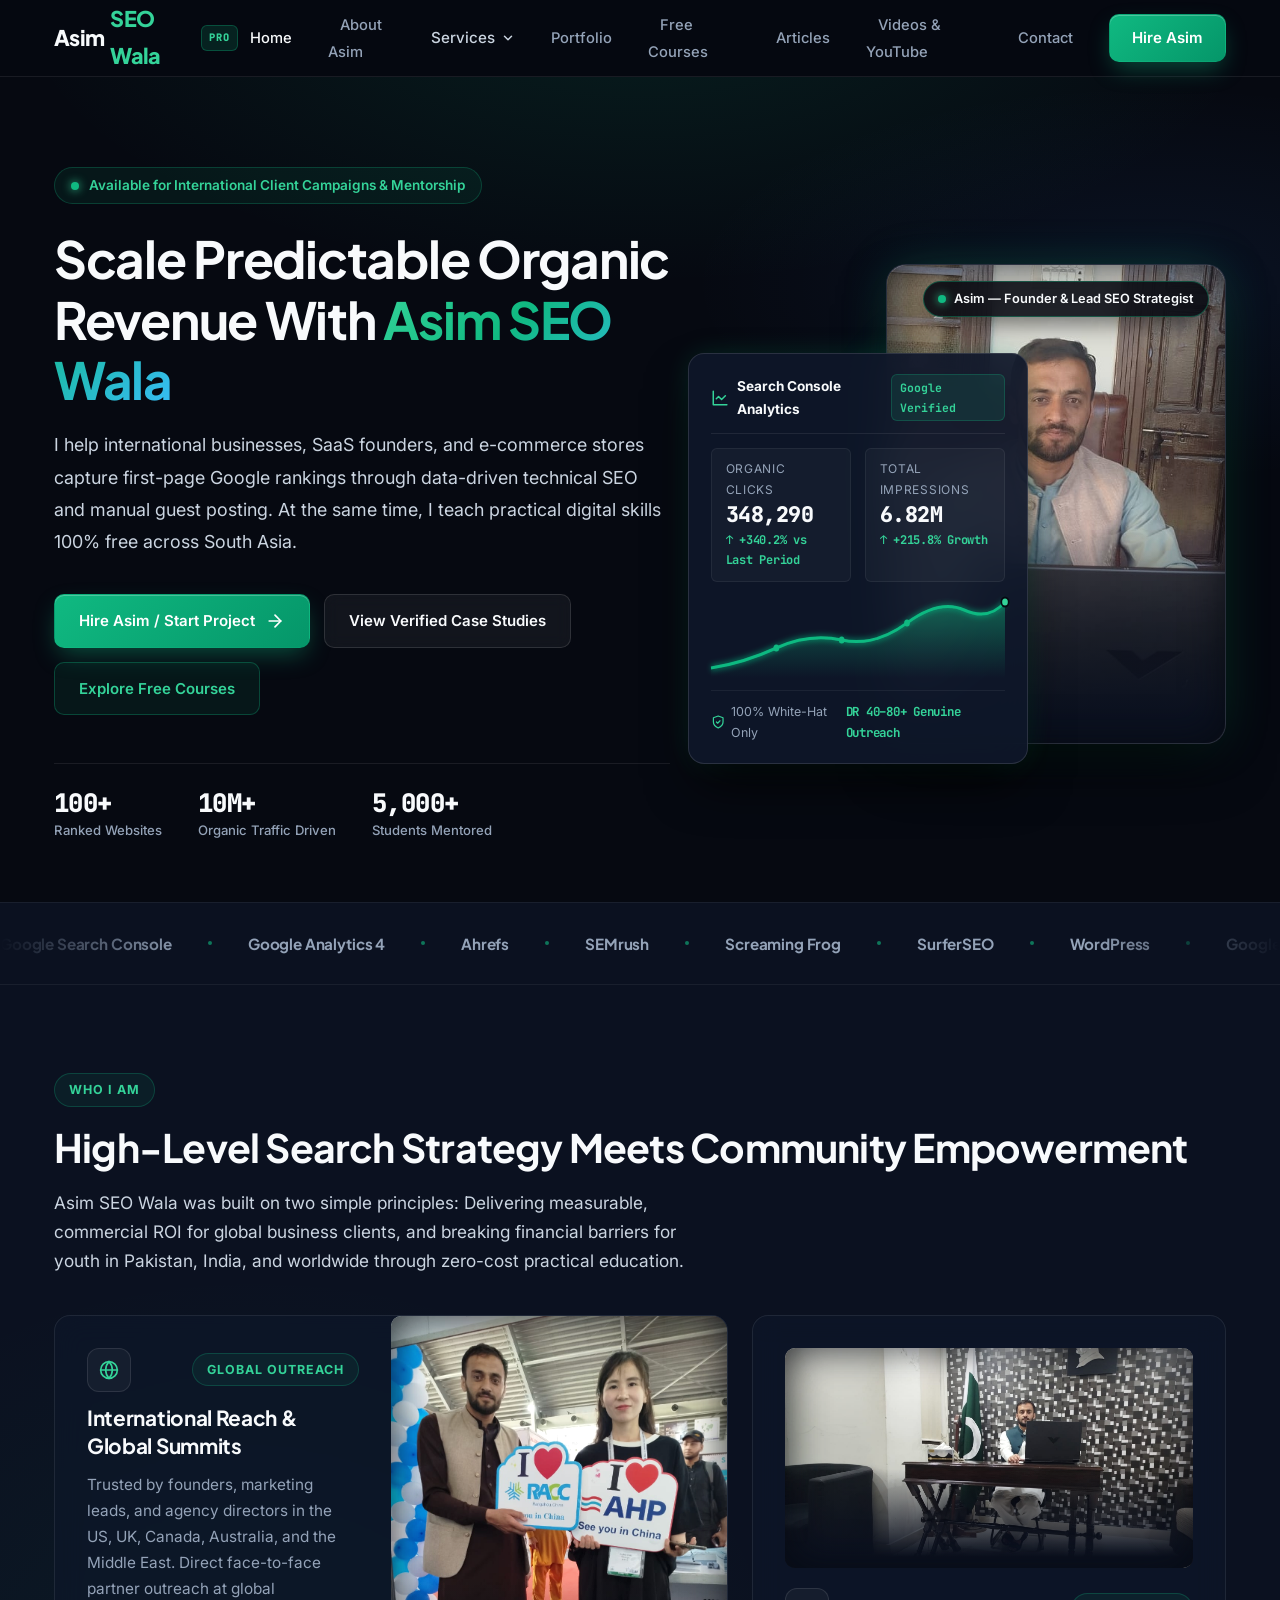
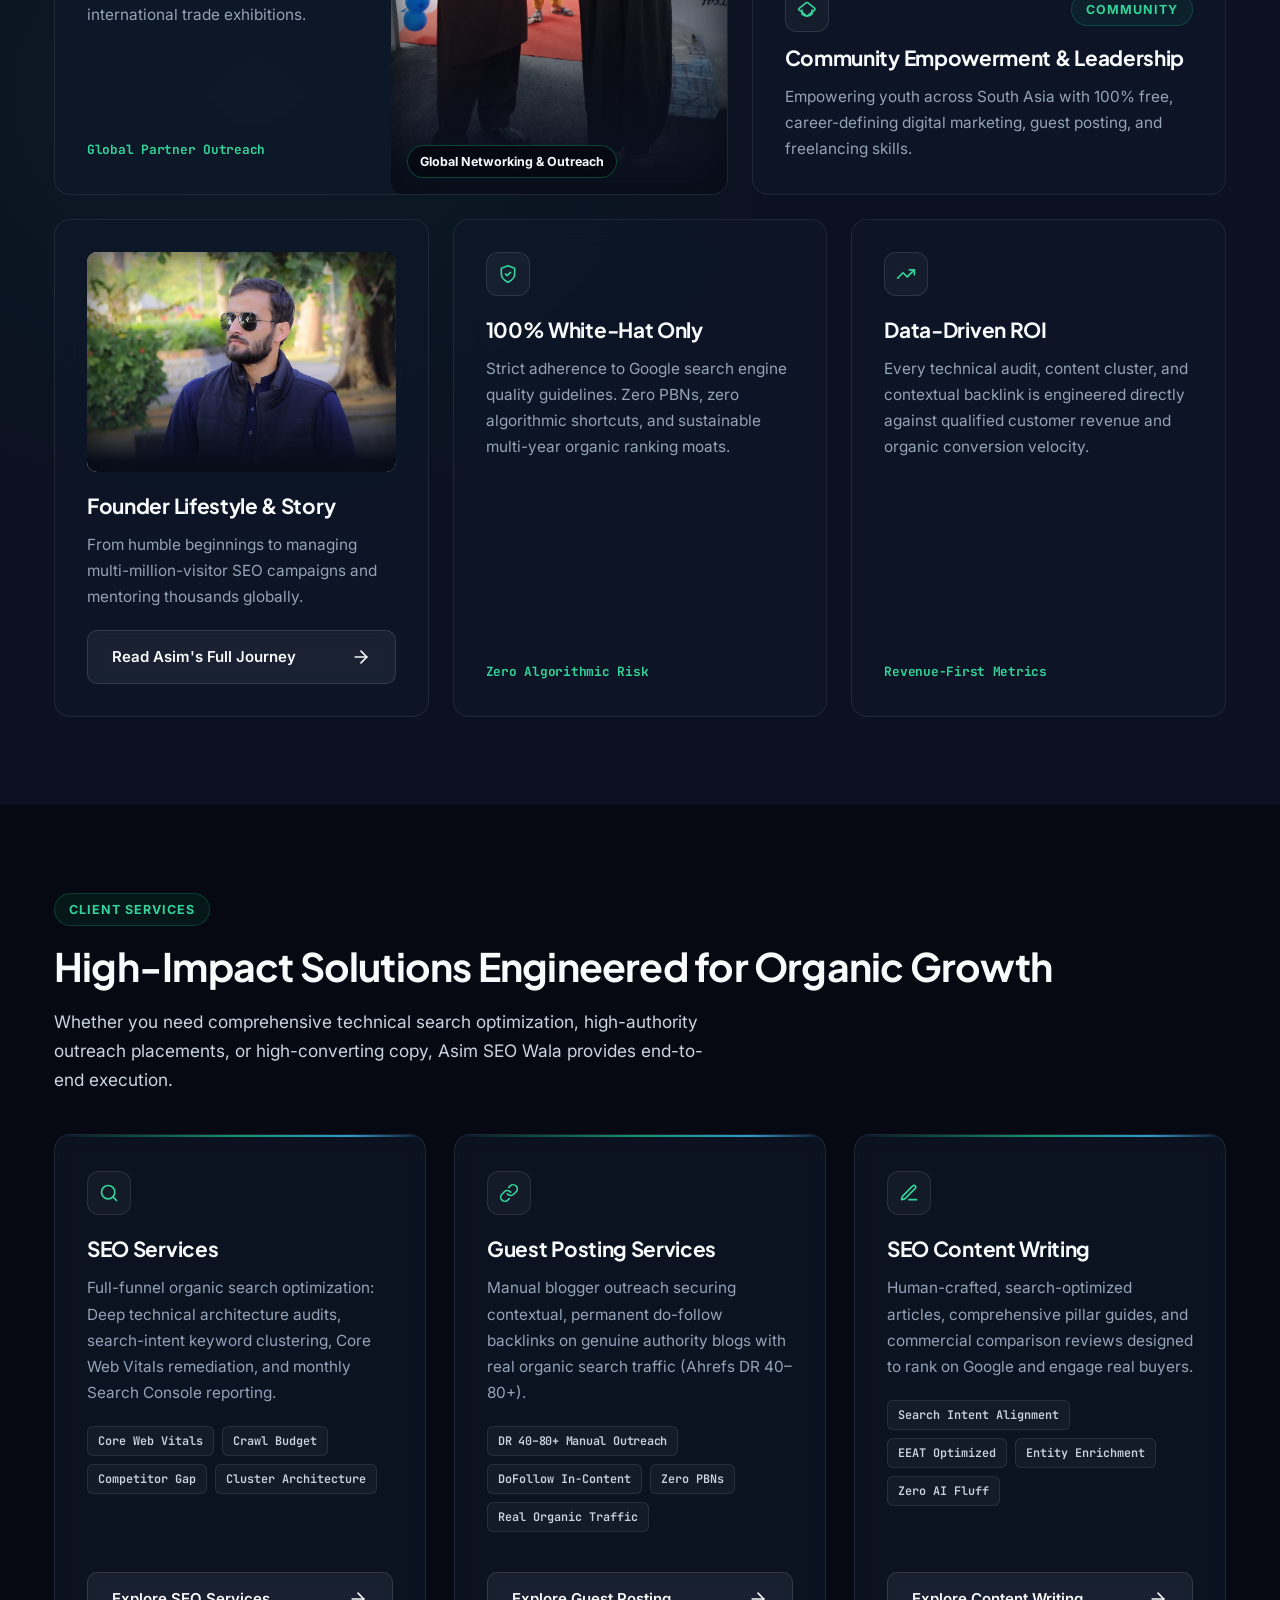
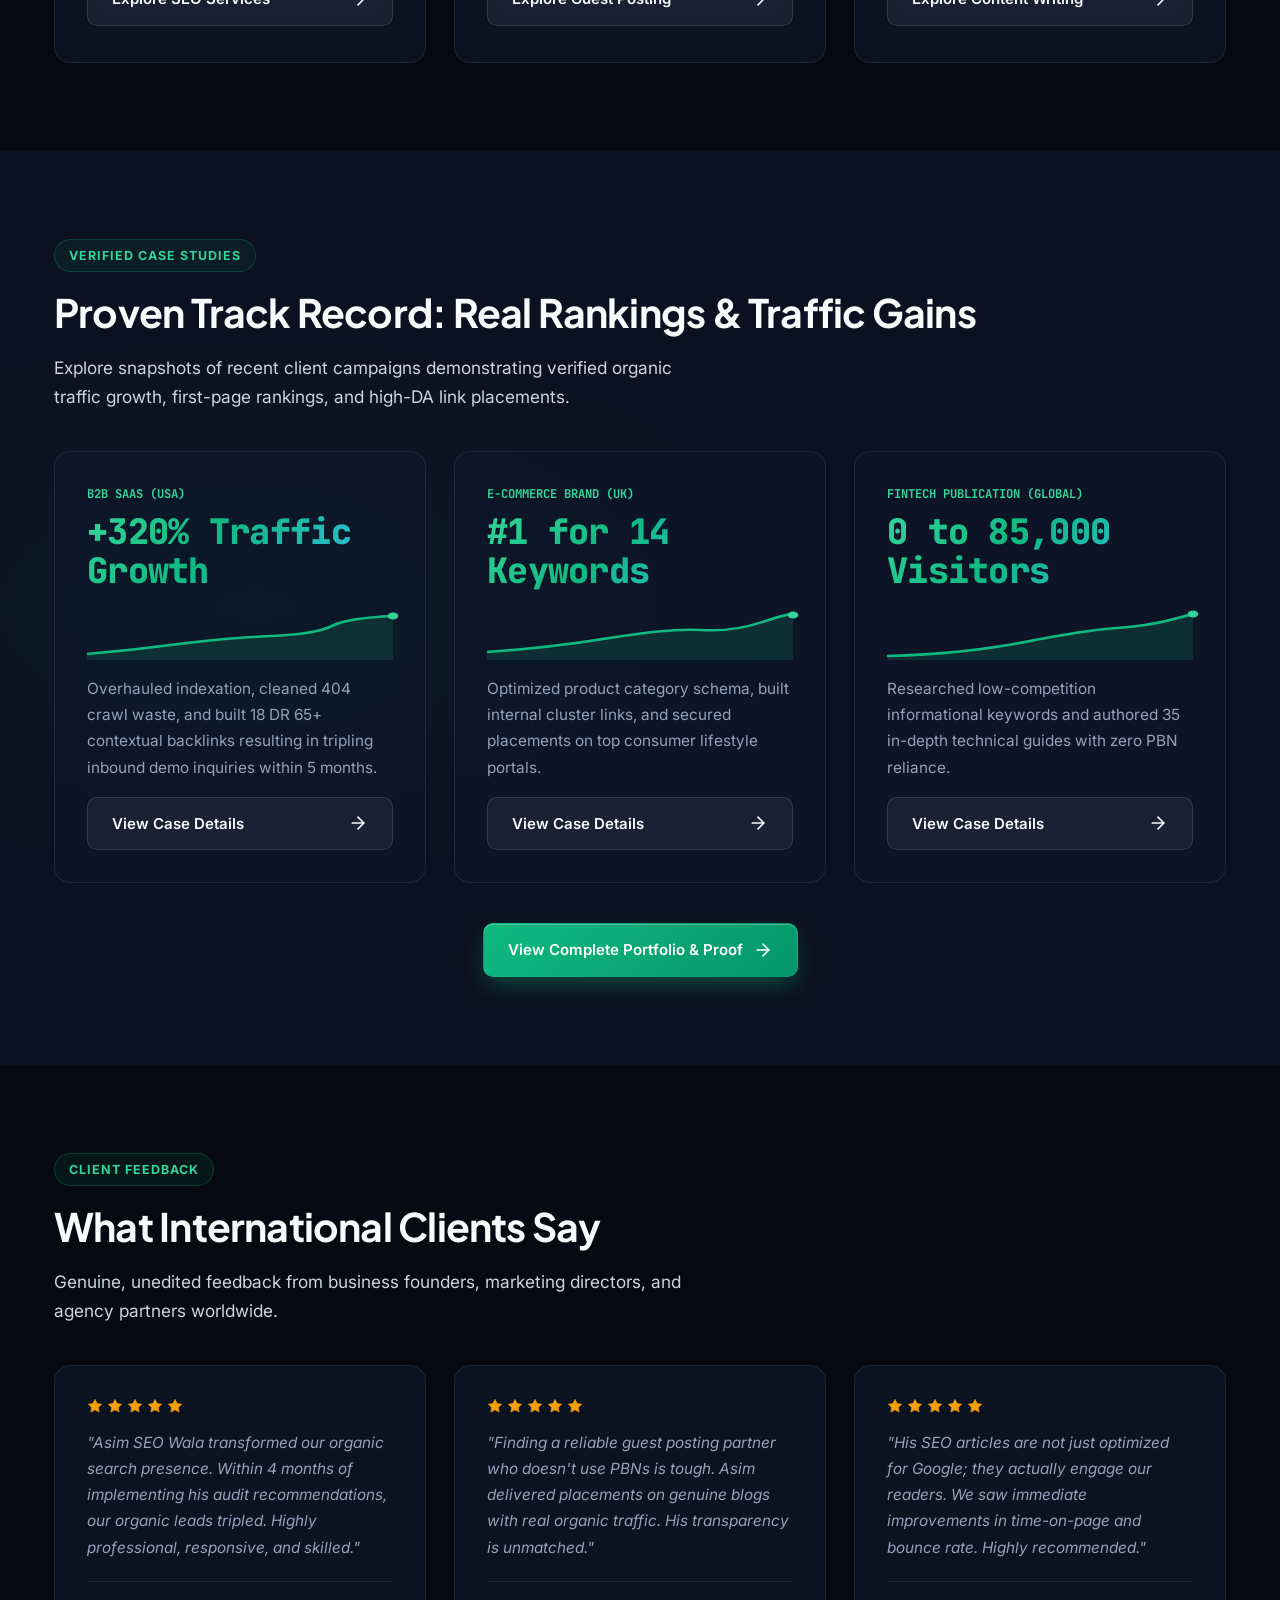
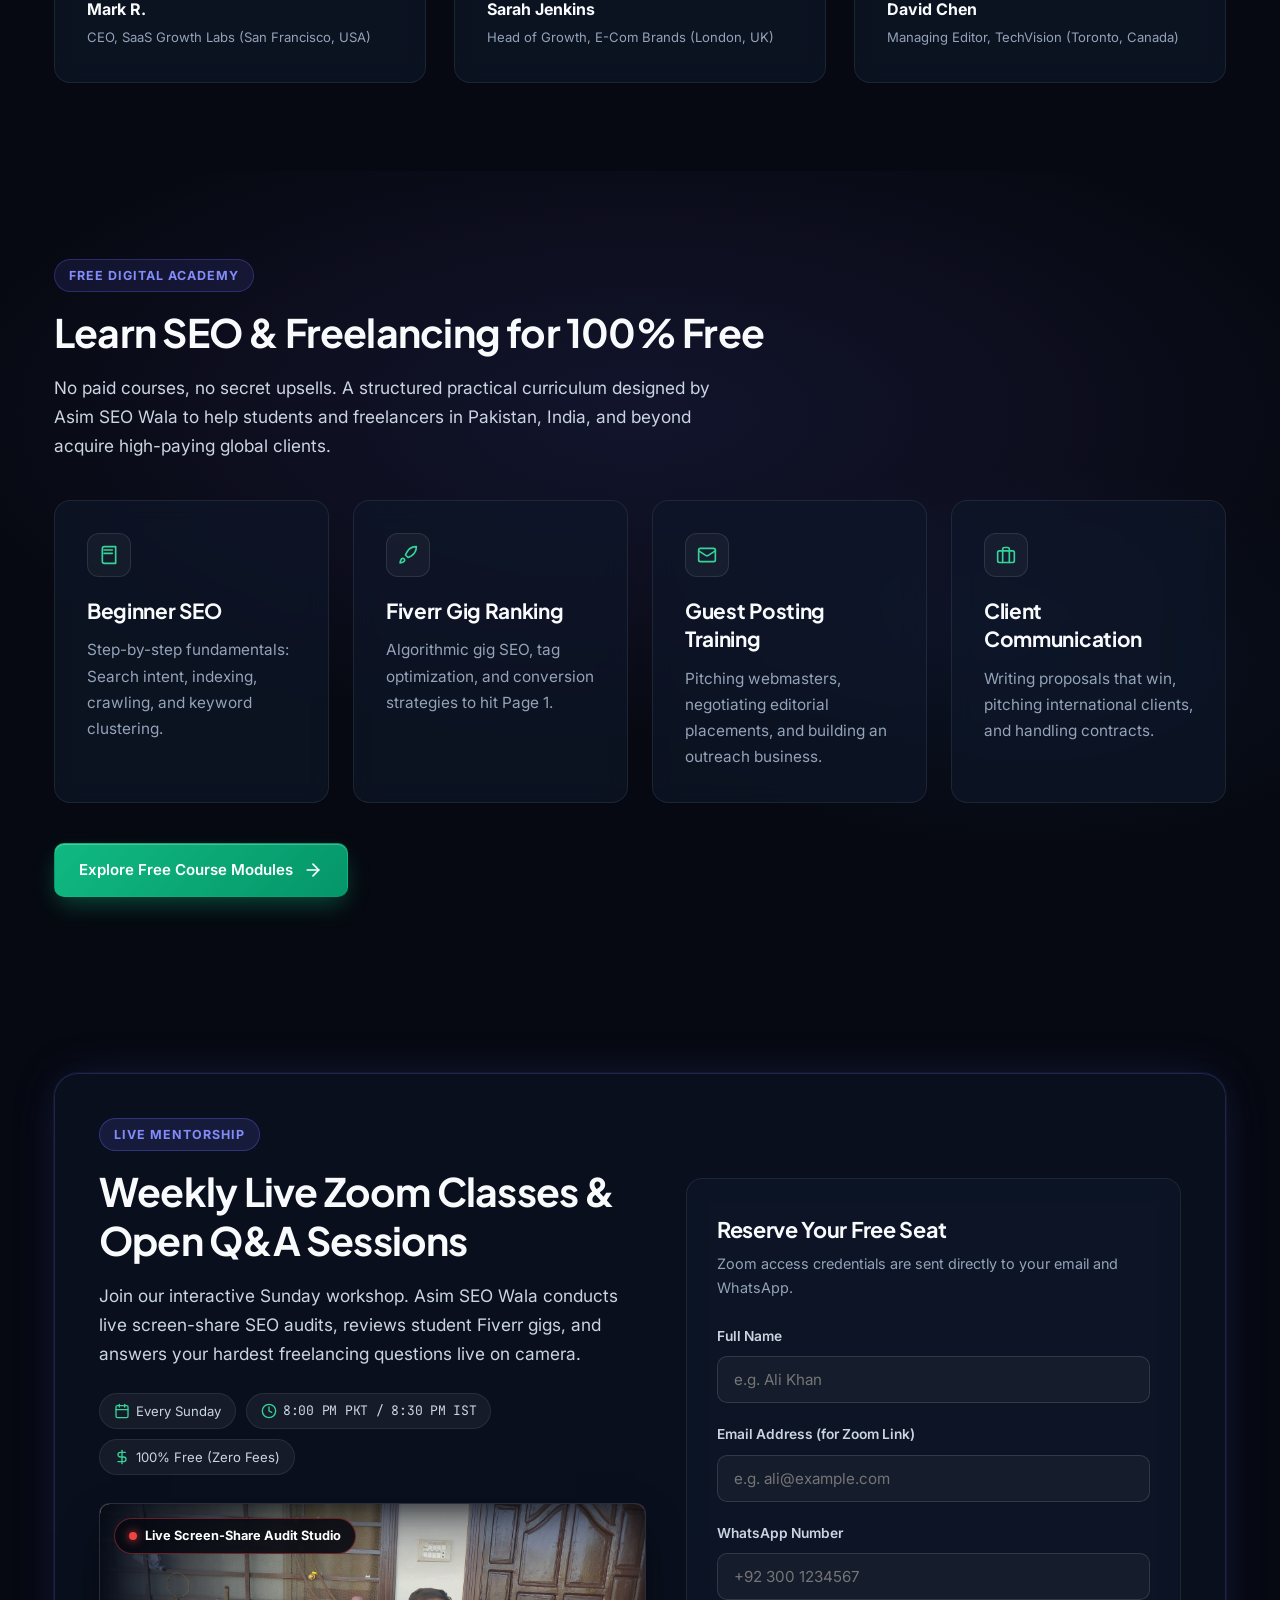
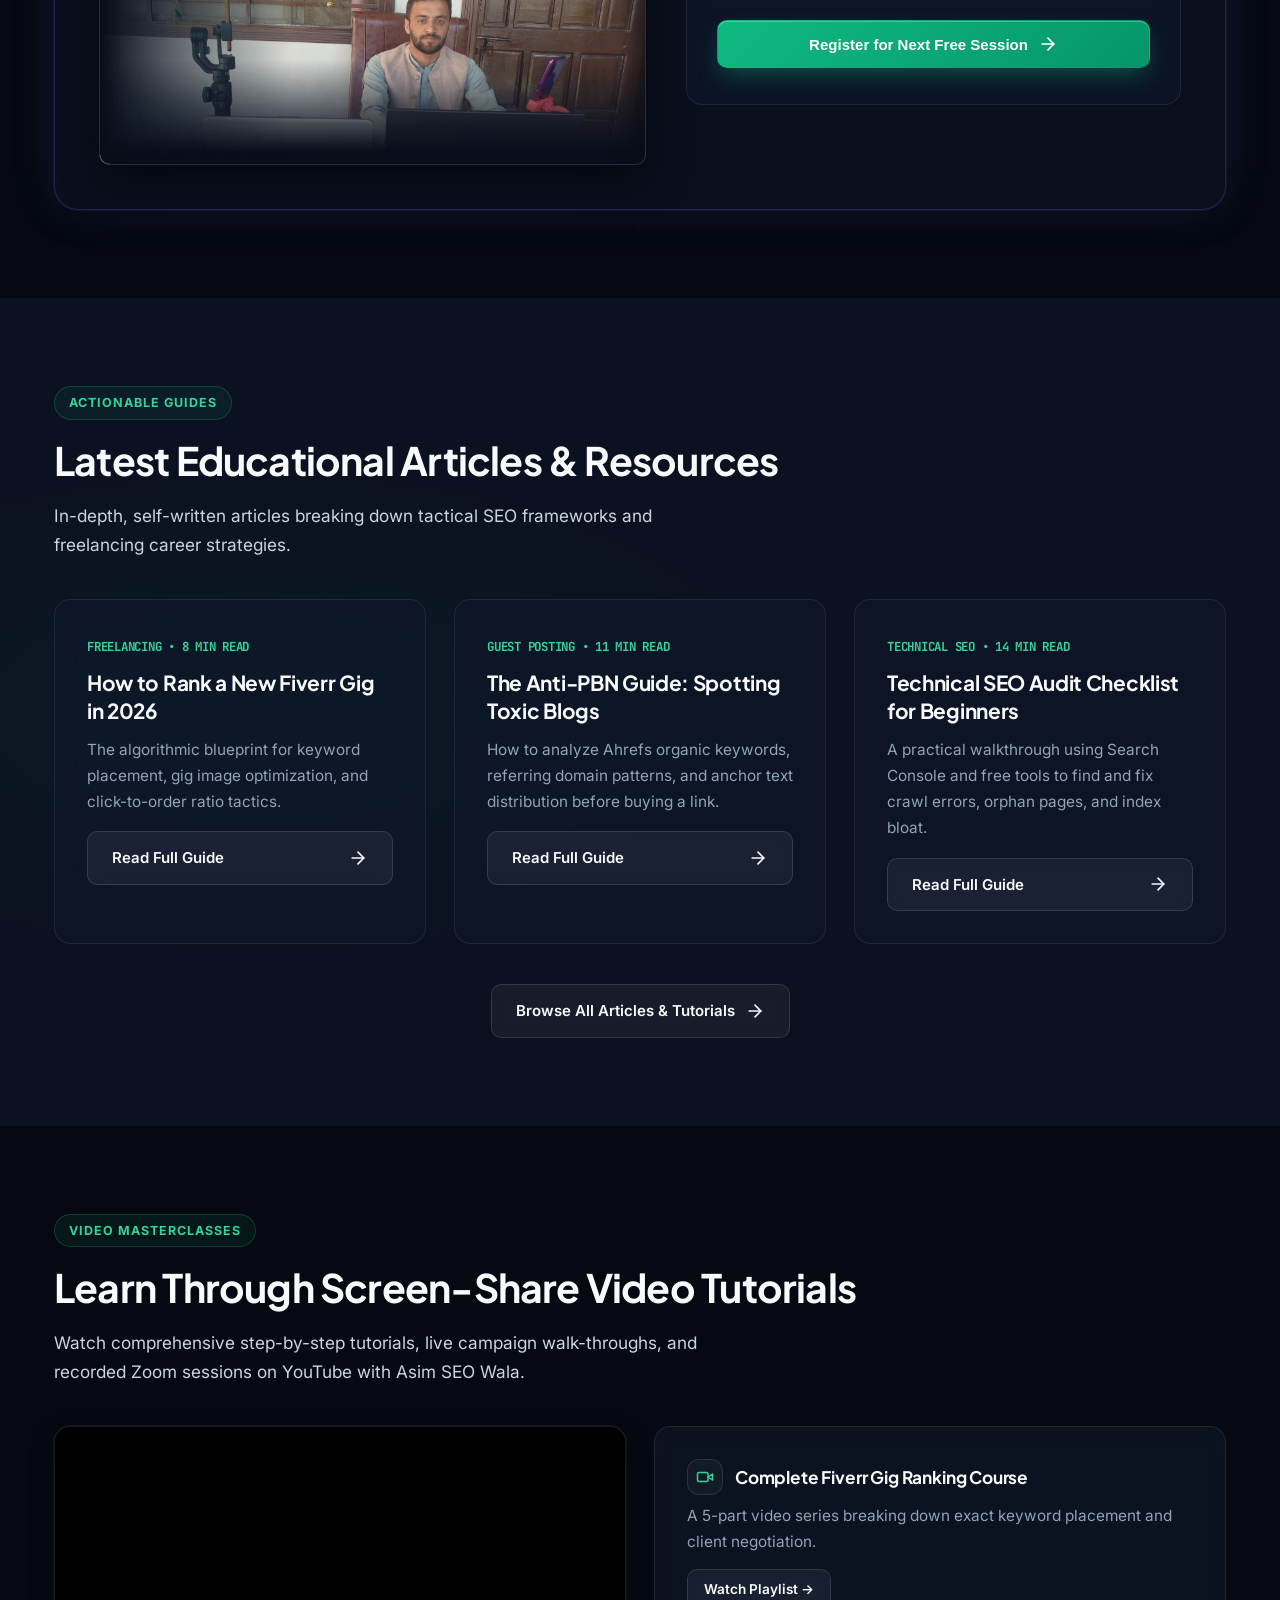
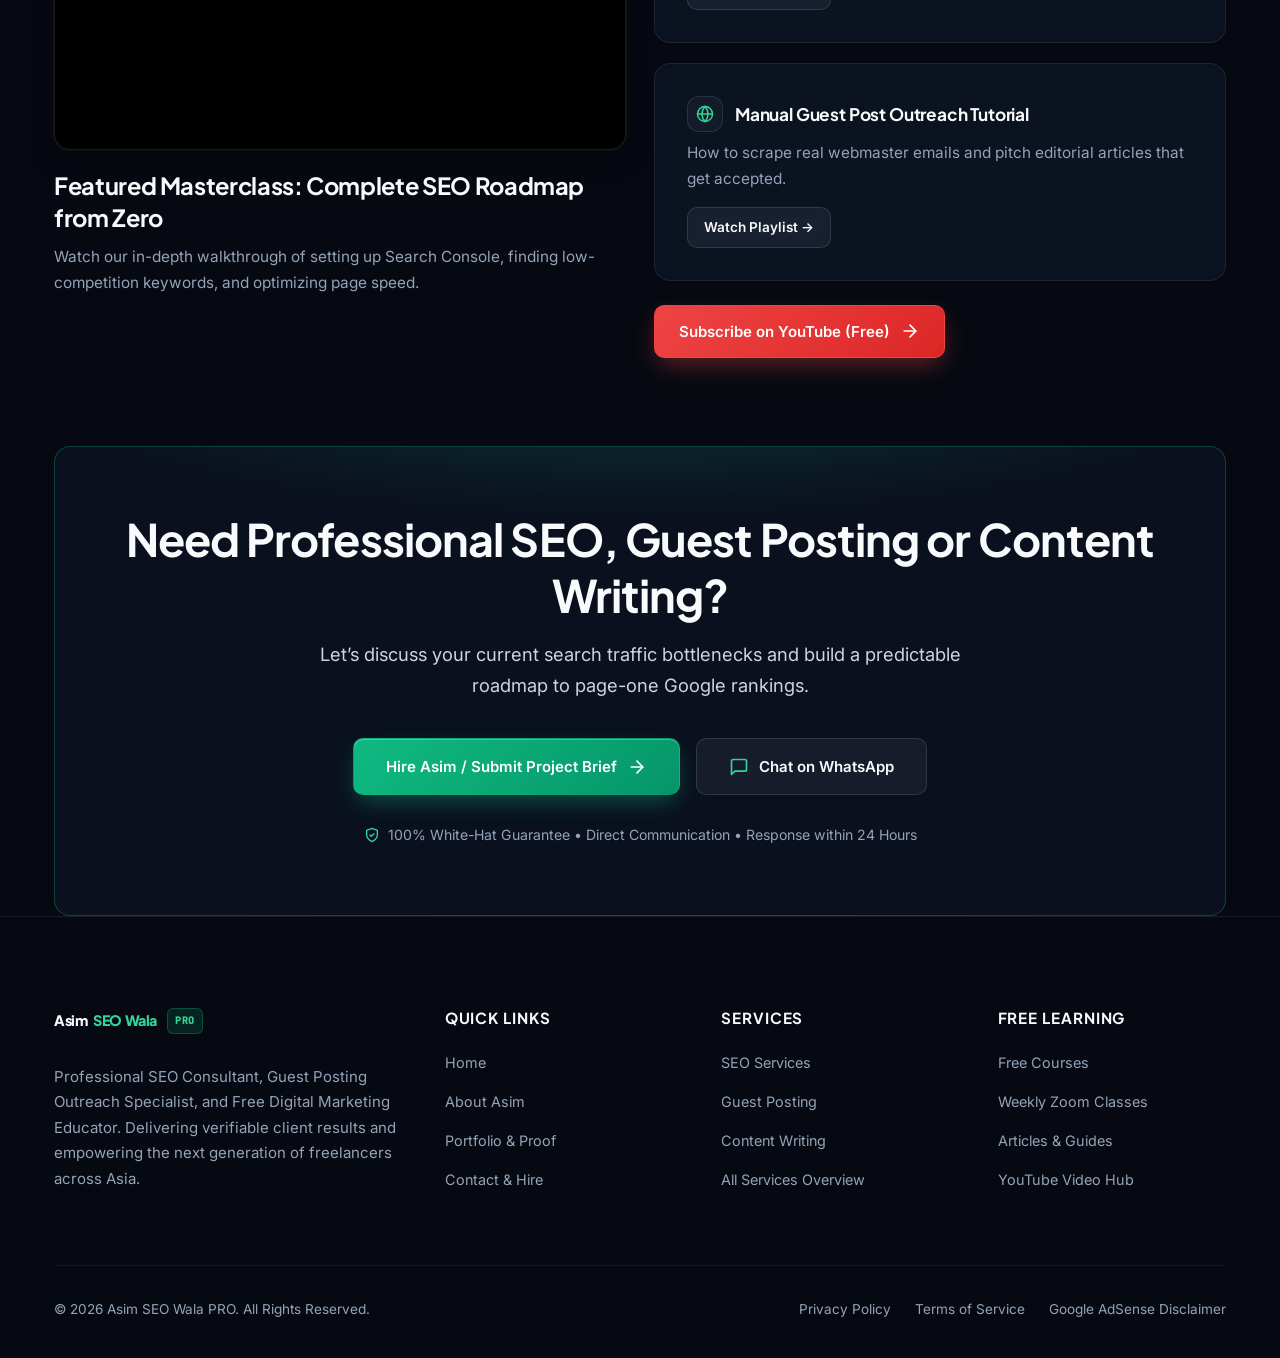
==== index.html @ 2cd2d01c "fix(nav): add interactive click-to-open services dropdown across all pages with animated chevron & m" ====
<!DOCTYPE html>
<html lang="en">
<head>
  <meta charset="UTF-8">
  <meta name="viewport" content="width=device-width, initial-scale=1.0">
  <title>Asim SEO Wala PRO | International SEO Consultant, Outreach Specialist & Educator</title>
  <meta name="description" content="Scale predictable organic revenue with Asim SEO Wala. High-authority guest posting, technical SEO consulting, and 100% free digital marketing training across Asia.">
  <link rel="preconnect" href="https://fonts.googleapis.com">
  <link rel="preconnect" href="https://fonts.gstatic.com" crossorigin>
  <link href="https://fonts.googleapis.com/css2?family=Inter:wght@400;500;600;700&family=JetBrains+Mono:wght@500;600;700;800&family=Plus+Jakarta+Sans:wght@500;600;700;800&display=swap" rel="stylesheet">
  <link rel="stylesheet" href="assets/css/styles.css">
</head>
<body>

  <!-- ==========================================================================
       SECTION 01: Header & Sticky Blurred Glass Navigation
       ========================================================================== -->
  <header class="site-header">
    <div class="container nav-container">
      <a href="index.html" class="site-logo">
        <span class="logo-brand">Asim</span> <span class="logo-tag">SEO Wala</span><span class="logo-badge">PRO</span>
      </a>

      <button class="mobile-toggle" aria-label="Toggle navigation">
        <svg class="icon" viewBox="0 0 24 24"><line x1="4" x2="20" y1="12" y2="12"/><line x1="4" x2="20" y1="6" y2="6"/><line x1="4" x2="20" y1="18" y2="18"/></svg>
      </button>

      <ul class="nav-menu">
        <li class="nav-item"><a href="index.html" class="nav-link active">Home</a></li>
        <li class="nav-item"><a href="about.html" class="nav-link">About Asim</a></li>
        <li class="nav-item has-dropdown">
          <button type="button" class="nav-link dropdown-toggle" aria-expanded="false">
            <span>Services</span>
            <svg class="icon dropdown-chevron" viewBox="0 0 24 24"><polyline points="6 9 12 15 18 9"/></svg>
          </button>
          <ul class="dropdown-menu">
            <li class="dropdown-item">
              <a href="services-seo.html">
                <span style="display: flex; align-items: center; gap: 8px;">
                  <svg class="icon" viewBox="0 0 24 24" style="color: var(--c-emerald-400); width: 16px; height: 16px;"><circle cx="11" cy="11" r="8"/><path d="m21 21-4.3-4.3"/></svg>
                  SEO Services
                </span>
                <svg class="icon" viewBox="0 0 24 24" style="width: 14px; height: 14px; opacity: 0.5;"><path d="M5 12h14"/><path d="m12 5 7 7-7 7"/></svg>
              </a>
            </li>
            <li class="dropdown-item">
              <a href="services-guest-posting.html">
                <span style="display: flex; align-items: center; gap: 8px;">
                  <svg class="icon" viewBox="0 0 24 24" style="color: var(--c-emerald-400); width: 16px; height: 16px;"><path d="M10 13a5 5 0 0 0 7.54.54l3-3a5 5 0 0 0-7.07-7.07l-1.72 1.71"/><path d="M14 11a5 5 0 0 0-7.54-.54l-3 3a5 5 0 0 0 7.07 7.07l1.71-1.71"/></svg>
                  Guest Posting
                </span>
                <svg class="icon" viewBox="0 0 24 24" style="width: 14px; height: 14px; opacity: 0.5;"><path d="M5 12h14"/><path d="m12 5 7 7-7 7"/></svg>
              </a>
            </li>
            <li class="dropdown-item">
              <a href="services-content-writing.html">
                <span style="display: flex; align-items: center; gap: 8px;">
                  <svg class="icon" viewBox="0 0 24 24" style="color: var(--c-emerald-400); width: 16px; height: 16px;"><path d="M12 20h9"/><path d="M16.5 3.5a2.121 2.121 0 0 1 3 3L7 19l-4 1 1-4L16.5 3.5z"/></svg>
                  Content Writing
                </span>
                <svg class="icon" viewBox="0 0 24 24" style="width: 14px; height: 14px; opacity: 0.5;"><path d="M5 12h14"/><path d="m12 5 7 7-7 7"/></svg>
              </a>
            </li>
            <li class="dropdown-item" style="border-top: 1px solid rgba(255, 255, 255, 0.08); margin-top: 4px; padding-top: 4px;">
              <a href="services.html" style="color: var(--c-emerald-400); font-weight: 600;">
                <span>All Services Overview</span>
                <svg class="icon" viewBox="0 0 24 24" style="width: 14px; height: 14px;"><path d="M5 12h14"/><path d="m12 5 7 7-7 7"/></svg>
              </a>
            </li>
          </ul>
        </li>
        <li class="nav-item"><a href="portfolio.html" class="nav-link">Portfolio</a></li>
        <li class="nav-item"><a href="free-courses.html" class="nav-link">Free Courses</a></li>
        <li class="nav-item"><a href="blog.html" class="nav-link">Articles</a></li>
        <li class="nav-item"><a href="videos.html" class="nav-link">Videos & YouTube</a></li>
        <li class="nav-item"><a href="contact.html" class="nav-link">Contact</a></li>
        <li class="nav-item"><a href="contact.html" class="btn btn-primary" style="padding: 10px 22px;">Hire Asim</a></li>
      </ul>
    </div>
  </header>

  <main>
    <!-- ==========================================================================
         SECTION 02: Hero Section with Layered Portrait & Glowing Spline Area Chart
         ========================================================================== -->
    <section class="hero-section">
      <div class="container hero-grid">
        <div>
          <div class="status-pill">
            <span class="pulse-indicator"></span> Available for International Client Campaigns & Mentorship
          </div>
          <h1>
            Scale Predictable Organic Revenue With <span class="gradient-title">Asim SEO Wala</span>
          </h1>
          <p class="hero-description">
            I help international businesses, SaaS founders, and e-commerce stores capture first-page Google rankings through data-driven technical SEO and manual guest posting. At the same time, I teach practical digital skills 100% free across South Asia.
          </p>
          <div class="hero-cta-group">
            <a href="contact.html" class="btn btn-primary">
              <span>Hire Asim / Start Project</span>
              <svg class="icon" viewBox="0 0 24 24"><path d="M5 12h14"/><path d="m12 5 7 7-7 7"/></svg>
            </a>
            <a href="portfolio.html" class="btn btn-secondary">View Verified Case Studies</a>
            <a href="free-courses.html" class="btn btn-outline-green">Explore Free Courses</a>
          </div>
          <div class="hero-proof-strip">
            <div class="proof-metric">
              <strong class="mono-metric">100+</strong>
              <span>Ranked Websites</span>
            </div>
            <div class="proof-metric">
              <strong class="mono-metric">10M+</strong>
              <span>Organic Traffic Driven</span>
            </div>
            <div class="proof-metric">
              <strong class="mono-metric">5,000+</strong>
              <span>Students Mentored</span>
            </div>
          </div>
        </div>

        <div>
          <!-- Ultra-Modern Layered Composition: Studio Portrait + Search Console Spline Area Chart -->
          <div class="hero-stage-container">
            <div class="hero-ambient-glow"></div>
            <div class="hero-portrait-frame">
              <span class="hero-portrait-badge">
                <span class="pulse-indicator"></span> Asim — Founder & Lead SEO Strategist
              </span>
              <img src="assets/images/asim-hero-headshot.jpg" alt="Asim - Founder & Lead SEO Strategist" class="hero-portrait-img">
            </div>

            <!-- Overlapping Search Console Analytics Card -->
            <div class="seo-console-overlap-card">
              <div class="console-header">
                <div class="console-header-brand">
                  <svg class="icon" viewBox="0 0 24 24" style="color: var(--c-emerald-400);"><path d="M3 3v18h18"/><path d="m19 9-5 5-4-4-3 3"/></svg>
                  <span>Search Console Analytics</span>
                </div>
                <span class="console-header-badge">Google Verified</span>
              </div>

              <div class="console-metrics-row">
                <div class="console-stat-box">
                  <div class="stat-label">Organic Clicks</div>
                  <div class="stat-val mono-metric">348,290</div>
                  <div class="stat-growth mono-metric">↑ +340.2% vs Last Period</div>
                </div>
                <div class="console-stat-box">
                  <div class="stat-label">Total Impressions</div>
                  <div class="stat-val mono-metric">6.82M</div>
                  <div class="stat-growth mono-metric">↑ +215.8% Growth</div>
                </div>
              </div>

              <!-- Glowing SVG Smooth Spline Area Chart -->
              <div class="console-spline-box">
                <svg class="spline-svg" viewBox="0 0 360 80" preserveAspectRatio="none">
                  <defs>
                    <linearGradient id="spline-grad" x1="0%" y1="0%" x2="0%" y2="100%">
                      <stop offset="0%" stop-color="#10b981" stop-opacity="0.45" />
                      <stop offset="100%" stop-color="#10b981" stop-opacity="0.0" />
                    </linearGradient>
                    <filter id="glow" x="-20%" y="-20%" width="140%" height="140%">
                      <feGaussianBlur stdDeviation="3" result="blur" />
                      <feComposite in="SourceGraphic" in2="blur" operator="over" />
                    </filter>
                  </defs>
                  <!-- Gradient Area -->
                  <path d="M 0,70 Q 40,65 80,50 T 160,42 T 240,25 T 310,12 T 360,4 L 360,80 L 0,80 Z" fill="url(#spline-grad)" />
                  <!-- Glowing Spline Line -->
                  <path d="M 0,70 Q 40,65 80,50 T 160,42 T 240,25 T 310,12 T 360,4" fill="none" stroke="#10b981" stroke-width="3" filter="url(#glow)" />
                  <!-- Accent Data Points -->
                  <circle cx="80" cy="50" r="3.5" fill="#10b981" />
                  <circle cx="160" cy="42" r="3.5" fill="#10b981" />
                  <circle cx="240" cy="25" r="3.5" fill="#10b981" />
                  <circle cx="360" cy="4" r="4.5" fill="#34d399" stroke="#060911" stroke-width="2" />
                </svg>
              </div>

              <div class="console-verified-footer">
                <span style="display: inline-flex; align-items: center; gap: 6px;">
                  <svg class="icon" viewBox="0 0 24 24" style="color: var(--c-emerald-400); width: 16px; height: 16px;"><path d="M12 22s8-4 8-10V5l-8-3-8 3v7c0 6 8 10 8 10z"/><path d="m9 12 2 2 4-4"/></svg>
                  100% White-Hat Only
                </span>
                <span class="mono-metric" style="font-weight: 700; color: var(--c-emerald-400);">DR 40–80+ Genuine Outreach</span>
              </div>
            </div>
          </div>
        </div>
      </div>
    </section>

    <!-- ==========================================================================
         SECTION 02B: Infinite Scrolling SEO Tools Marquee / Ticker
         ========================================================================== -->
    <div class="logo-ticker-section">
      <div class="ticker-fade-mask">
        <div class="ticker-track">
          <!-- Marquee Track Group 1 -->
          <div class="ticker-content">
            <span class="ticker-item">Google Search Console</span>
            <span class="ticker-dot"></span>
            <span class="ticker-item">Google Analytics 4</span>
            <span class="ticker-dot"></span>
            <span class="ticker-item">Ahrefs</span>
            <span class="ticker-dot"></span>
            <span class="ticker-item">SEMrush</span>
            <span class="ticker-dot"></span>
            <span class="ticker-item">Screaming Frog</span>
            <span class="ticker-dot"></span>
            <span class="ticker-item">SurferSEO</span>
            <span class="ticker-dot"></span>
            <span class="ticker-item">WordPress</span>
            <span class="ticker-dot"></span>
          </div>
          <!-- Marquee Track Group 2 (Duplicate for Seamless Loop) -->
          <div class="ticker-content">
            <span class="ticker-item">Google Search Console</span>
            <span class="ticker-dot"></span>
            <span class="ticker-item">Google Analytics 4</span>
            <span class="ticker-dot"></span>
            <span class="ticker-item">Ahrefs</span>
            <span class="ticker-dot"></span>
            <span class="ticker-item">SEMrush</span>
            <span class="ticker-dot"></span>
            <span class="ticker-item">Screaming Frog</span>
            <span class="ticker-dot"></span>
            <span class="ticker-item">SurferSEO</span>
            <span class="ticker-dot"></span>
            <span class="ticker-item">WordPress</span>
            <span class="ticker-dot"></span>
          </div>
        </div>
      </div>
    </div>

    <!-- ==========================================================================
         SECTION 03: "WHO I AM" -> Asymmetrical Bento Grid with Real Visual Proof
         ========================================================================== -->
    <section class="bg-alt">
      <div class="container">
        <span class="pill-badge">WHO I AM</span>
        <h2>High-Level Search Strategy Meets Community Empowerment</h2>
        <p class="section-subtext">
          Asim SEO Wala was built on two simple principles: Delivering measurable, commercial ROI for global business clients, and breaking financial barriers for youth in Pakistan, India, and worldwide through zero-cost practical education.
        </p>

        <!-- Asymmetrical Bento Grid -->
        <div class="bento-grid">
          <!-- Bento Card 1 (Large Span: China Expo 2-Column Split Feature) -->
          <div class="bento-card bento-span-7 bento-split-card">
            <div class="bento-split-left">
              <div style="display: flex; align-items: center; justify-content: space-between; margin-bottom: 12px;">
                <div class="icon-box">
                  <svg class="icon" viewBox="0 0 24 24"><circle cx="12" cy="12" r="10"/><path d="M12 2a14.5 14.5 0 0 0 0 20 14.5 14.5 0 0 0 0-20"/><path d="M2 12h20"/></svg>
                </div>
                <span class="pill-badge" style="margin-bottom: 0;">Global Outreach</span>
              </div>
              <h3 class="card-title">International Reach & Global Summits</h3>
              <p class="card-text">
                Trusted by founders, marketing leads, and agency directors in the US, UK, Canada, Australia, and the Middle East. Direct face-to-face partner outreach at global international trade exhibitions.
              </p>
              <div style="margin-top: auto; padding-top: 18px;">
                <span class="mono-metric" style="font-size: 0.8rem; color: var(--c-emerald-400); font-weight: 700;">Global Partner Outreach</span>
              </div>
            </div>
            <div class="bento-split-right editorial-img-wrap">
              <img src="assets/images/asim-china-expo.jpg" alt="Asim at International RACC Expo" class="crop-china-expo-vertical">
              <div class="bento-img-badge-overlay">
                <span>Global Networking & Outreach</span>
              </div>
            </div>
          </div>

          <!-- Bento Card 2 (Medium Span: Executive Desk with Pakistan Flag - Image at TOP) -->
          <div class="bento-card bento-span-5">
            <div class="editorial-img-wrap" style="margin-bottom: 20px;">
              <img src="assets/images/asim-executive-desk.jpg" alt="Asim at Executive Desk with Pakistan Flag" class="crop-pakistan-desk-top">
            </div>
            <div style="display: flex; align-items: center; justify-content: space-between; margin-bottom: 12px;">
              <div class="icon-box">
                <svg class="icon" viewBox="0 0 24 24"><path d="M21.42 10.922a1 1 0 0 0-.019-.838L12.83 3.18a2 2 0 0 0-1.66 0L2.6 10.084a1 1 0 0 0 0 1.832l8.57 6.908a2 2 0 0 0 1.66 0l8.57-6.908a1 1 0 0 0 .02-.994z"/><path d="M6 12v5c3 3 9 3 12 0v-5"/></svg>
              </div>
              <span class="pill-badge" style="margin-bottom: 0;">Community</span>
            </div>
            <h3 class="card-title">Community Empowerment & Leadership</h3>
            <p class="card-text">
              Empowering youth across South Asia with 100% free, career-defining digital marketing, guest posting, and freelancing skills.
            </p>
          </div>

          <!-- Bento Card 3 (Medium Span: Outdoor Sunglasses Portrait - Image at TOP) -->
          <div class="bento-card bento-span-4">
            <div class="editorial-img-wrap" style="margin-bottom: 20px;">
              <img src="assets/images/asim-outdoor-vest.jpg" alt="Asim - Founder Story" class="crop-outdoor-vest-top">
            </div>
            <h3 class="card-title">Founder Lifestyle & Story</h3>
            <p class="card-text" style="margin-bottom: 20px;">
              From humble beginnings to managing multi-million-visitor SEO campaigns and mentoring thousands globally.
            </p>
            <a href="about.html" class="btn btn-secondary" style="width: 100%; justify-content: space-between; margin-top: auto;">
              <span>Read Asim's Full Journey</span>
              <svg class="icon" viewBox="0 0 24 24"><path d="M5 12h14"/><path d="m12 5 7 7-7 7"/></svg>
            </a>
          </div>

          <!-- Bento Card 4 (Clean Glassmorphic Card: 100% White-Hat) -->
          <div class="bento-card bento-span-4">
            <div class="icon-box" style="margin-bottom: 20px;">
              <svg class="icon" viewBox="0 0 24 24"><path d="M12 22s8-4 8-10V5l-8-3-8 3v7c0 6 8 10 8 10z"/><path d="m9 12 2 2 4-4"/></svg>
            </div>
            <h3 class="card-title">100% White-Hat Only</h3>
            <p class="card-text">
              Strict adherence to Google search engine quality guidelines. Zero PBNs, zero algorithmic shortcuts, and sustainable multi-year organic ranking moats.
            </p>
            <div style="margin-top: auto; padding-top: 18px;">
              <span class="mono-metric" style="font-size: 0.8rem; color: var(--c-emerald-400); font-weight: 700;">Zero Algorithmic Risk</span>
            </div>
          </div>

          <!-- Bento Card 5 (Clean Glassmorphic Card: Data-Driven ROI) -->
          <div class="bento-card bento-span-4">
            <div class="icon-box" style="margin-bottom: 20px;">
              <svg class="icon" viewBox="0 0 24 24"><polyline points="22 7 13.5 15.5 8.5 10.5 2 17"/><polyline points="16 7 22 7 22 13"/></svg>
            </div>
            <h3 class="card-title">Data-Driven ROI</h3>
            <p class="card-text">
              Every technical audit, content cluster, and contextual backlink is engineered directly against qualified customer revenue and organic conversion velocity.
            </p>
            <div style="margin-top: auto; padding-top: 18px;">
              <span class="mono-metric" style="font-size: 0.8rem; color: var(--c-emerald-400); font-weight: 700;">Revenue-First Metrics</span>
            </div>
          </div>
        </div>
      </div>
    </section>

    <!-- ==========================================================================
         SECTION 04: Client Services with Top Gradient Highlight & Deliverable Tags
         ========================================================================== -->
    <section>
      <div class="container">
        <span class="pill-badge">CLIENT SERVICES</span>
        <h2>High-Impact Solutions Engineered for Organic Growth</h2>
        <p class="section-subtext">
          Whether you need comprehensive technical search optimization, high-authority outreach placements, or high-converting copy, Asim SEO Wala provides end-to-end execution.
        </p>

        <div class="grid-3">
          <!-- Service 1 -->
          <div class="service-card-premium">
            <div class="icon-box" style="margin-bottom: 20px;">
              <svg class="icon" viewBox="0 0 24 24"><circle cx="11" cy="11" r="8"/><path d="m21 21-4.3-4.3"/></svg>
            </div>
            <h3 class="card-title">SEO Services</h3>
            <p class="card-text">
              Full-funnel organic search optimization: Deep technical architecture audits, search-intent keyword clustering, Core Web Vitals remediation, and monthly Search Console reporting.
            </p>
            <div class="deliverable-tags">
              <span class="deliverable-tag">Core Web Vitals</span>
              <span class="deliverable-tag">Crawl Budget</span>
              <span class="deliverable-tag">Competitor Gap</span>
              <span class="deliverable-tag">Cluster Architecture</span>
            </div>
            <div class="card-action">
              <a href="services-seo.html" class="btn btn-secondary" style="width: 100%; justify-content: space-between;">
                <span>Explore SEO Services</span>
                <svg class="icon" viewBox="0 0 24 24"><path d="M5 12h14"/><path d="m12 5 7 7-7 7"/></svg>
              </a>
            </div>
          </div>

          <!-- Service 2 -->
          <div class="service-card-premium">
            <div class="icon-box" style="margin-bottom: 20px;">
              <svg class="icon" viewBox="0 0 24 24"><path d="M10 13a5 5 0 0 0 7.54.54l3-3a5 5 0 0 0-7.07-7.07l-1.72 1.71"/><path d="M14 11a5 5 0 0 0-7.54-.54l-3 3a5 5 0 0 0 7.07 7.07l1.71-1.71"/></svg>
            </div>
            <h3 class="card-title">Guest Posting Services</h3>
            <p class="card-text">
              Manual blogger outreach securing contextual, permanent do-follow backlinks on genuine authority blogs with real organic search traffic (Ahrefs DR 40–80+).
            </p>
            <div class="deliverable-tags">
              <span class="deliverable-tag mono-metric">DR 40–80+ Manual Outreach</span>
              <span class="deliverable-tag">DoFollow In-Content</span>
              <span class="deliverable-tag">Zero PBNs</span>
              <span class="deliverable-tag">Real Organic Traffic</span>
            </div>
            <div class="card-action">
              <a href="services-guest-posting.html" class="btn btn-secondary" style="width: 100%; justify-content: space-between;">
                <span>Explore Guest Posting</span>
                <svg class="icon" viewBox="0 0 24 24"><path d="M5 12h14"/><path d="m12 5 7 7-7 7"/></svg>
              </a>
            </div>
          </div>

          <!-- Service 3 -->
          <div class="service-card-premium">
            <div class="icon-box" style="margin-bottom: 20px;">
              <svg class="icon" viewBox="0 0 24 24"><path d="M12 20h9"/><path d="M16.5 3.5a2.121 2.121 0 0 1 3 3L7 19l-4 1 1-4L16.5 3.5z"/></svg>
            </div>
            <h3 class="card-title">SEO Content Writing</h3>
            <p class="card-text">
              Human-crafted, search-optimized articles, comprehensive pillar guides, and commercial comparison reviews designed to rank on Google and engage real buyers.
            </p>
            <div class="deliverable-tags">
              <span class="deliverable-tag">Search Intent Alignment</span>
              <span class="deliverable-tag">EEAT Optimized</span>
              <span class="deliverable-tag">Entity Enrichment</span>
              <span class="deliverable-tag">Zero AI Fluff</span>
            </div>
            <div class="card-action">
              <a href="services-content-writing.html" class="btn btn-secondary" style="width: 100%; justify-content: space-between;">
                <span>Explore Content Writing</span>
                <svg class="icon" viewBox="0 0 24 24"><path d="M5 12h14"/><path d="m12 5 7 7-7 7"/></svg>
              </a>
            </div>
          </div>
        </div>
      </div>
    </section>

    <!-- ==========================================================================
         SECTION 05: Verified Case Studies with JetBrains Mono & Mini Sparklines
         ========================================================================== -->
    <section class="bg-alt">
      <div class="container">
        <span class="pill-badge">VERIFIED CASE STUDIES</span>
        <h2>Proven Track Record: Real Rankings & Traffic Gains</h2>
        <p class="section-subtext">
          Explore snapshots of recent client campaigns demonstrating verified organic traffic growth, first-page rankings, and high-DA link placements.
        </p>

        <div class="grid-3">
          <!-- Case 1 -->
          <div class="case-card">
            <span class="case-tag">B2B SaaS (USA)</span>
            <div class="case-metric mono-metric">+320% Traffic Growth</div>
            <div class="sparkline-box">
              <svg class="sparkline-svg" viewBox="0 0 200 48" preserveAspectRatio="none">
                <path d="M0,42 Q30,38 60,32 T120,24 T160,14 T200,4 L200,48 L0,48 Z" fill="rgba(16, 185, 129, 0.15)" />
                <path d="M0,42 Q30,38 60,32 T120,24 T160,14 T200,4" fill="none" stroke="#10b981" stroke-width="2.5" />
                <circle cx="200" cy="4" r="3.5" fill="#34d399" />
              </svg>
            </div>
            <p class="card-text">
              Overhauled indexation, cleaned 404 crawl waste, and built 18 DR 65+ contextual backlinks resulting in tripling inbound demo inquiries within 5 months.
            </p>
            <div class="card-action">
              <a href="portfolio.html" class="btn btn-secondary" style="width: 100%; justify-content: space-between;">
                <span>View Case Details</span>
                <svg class="icon" viewBox="0 0 24 24"><path d="M5 12h14"/><path d="m12 5 7 7-7 7"/></svg>
              </a>
            </div>
          </div>

          <!-- Case 2 -->
          <div class="case-card">
            <span class="case-tag">E-Commerce Brand (UK)</span>
            <div class="case-metric mono-metric">#1 for 14 Keywords</div>
            <div class="sparkline-box">
              <svg class="sparkline-svg" viewBox="0 0 200 48" preserveAspectRatio="none">
                <path d="M0,40 Q40,36 80,26 T140,18 T180,10 T200,3 L200,48 L0,48 Z" fill="rgba(16, 185, 129, 0.15)" />
                <path d="M0,40 Q40,36 80,26 T140,18 T180,10 T200,3" fill="none" stroke="#10b981" stroke-width="2.5" />
                <circle cx="200" cy="3" r="3.5" fill="#34d399" />
              </svg>
            </div>
            <p class="card-text">
              Optimized product category schema, built internal cluster links, and secured placements on top consumer lifestyle portals.
            </p>
            <div class="card-action">
              <a href="portfolio.html" class="btn btn-secondary" style="width: 100%; justify-content: space-between;">
                <span>View Case Details</span>
                <svg class="icon" viewBox="0 0 24 24"><path d="M5 12h14"/><path d="m12 5 7 7-7 7"/></svg>
              </a>
            </div>
          </div>

          <!-- Case 3 -->
          <div class="case-card">
            <span class="case-tag">FinTech Publication (Global)</span>
            <div class="case-metric mono-metric">0 to 85,000 Visitors</div>
            <div class="sparkline-box">
              <svg class="sparkline-svg" viewBox="0 0 200 48" preserveAspectRatio="none">
                <path d="M0,44 Q50,42 90,30 T150,16 T185,8 T200,2 L200,48 L0,48 Z" fill="rgba(16, 185, 129, 0.15)" />
                <path d="M0,44 Q50,42 90,30 T150,16 T185,8 T200,2" fill="none" stroke="#10b981" stroke-width="2.5" />
                <circle cx="200" cy="2" r="3.5" fill="#34d399" />
              </svg>
            </div>
            <p class="card-text">
              Researched low-competition informational keywords and authored 35 in-depth technical guides with zero PBN reliance.
            </p>
            <div class="card-action">
              <a href="portfolio.html" class="btn btn-secondary" style="width: 100%; justify-content: space-between;">
                <span>View Case Details</span>
                <svg class="icon" viewBox="0 0 24 24"><path d="M5 12h14"/><path d="m12 5 7 7-7 7"/></svg>
              </a>
            </div>
          </div>
        </div>

        <div style="margin-top: 40px; text-align: center;">
          <a href="portfolio.html" class="btn btn-primary">
            <span>View Complete Portfolio & Proof</span>
            <svg class="icon" viewBox="0 0 24 24"><path d="M5 12h14"/><path d="m12 5 7 7-7 7"/></svg>
          </a>
        </div>
      </div>
    </section>

    <!-- ==========================================================================
         SECTION 06: Client Reviews & Testimonials
         ========================================================================== -->
    <section>
      <div class="container">
        <span class="pill-badge">CLIENT FEEDBACK</span>
        <h2>What International Clients Say</h2>
        <p class="section-subtext">
          Genuine, unedited feedback from business founders, marketing directors, and agency partners worldwide.
        </p>

        <div class="grid-3">
          <div class="card">
            <div style="display: flex; gap: 4px; margin-bottom: 16px;">
              <svg class="star-icon" viewBox="0 0 24 24"><polygon points="12 2 15.09 8.26 22 9.27 17 14.14 18.18 21.02 12 17.77 5.82 21.02 7 14.14 2 9.27 8.91 8.26 12 2"/></svg>
              <svg class="star-icon" viewBox="0 0 24 24"><polygon points="12 2 15.09 8.26 22 9.27 17 14.14 18.18 21.02 12 17.77 5.82 21.02 7 14.14 2 9.27 8.91 8.26 12 2"/></svg>
              <svg class="star-icon" viewBox="0 0 24 24"><polygon points="12 2 15.09 8.26 22 9.27 17 14.14 18.18 21.02 12 17.77 5.82 21.02 7 14.14 2 9.27 8.91 8.26 12 2"/></svg>
              <svg class="star-icon" viewBox="0 0 24 24"><polygon points="12 2 15.09 8.26 22 9.27 17 14.14 18.18 21.02 12 17.77 5.82 21.02 7 14.14 2 9.27 8.91 8.26 12 2"/></svg>
              <svg class="star-icon" viewBox="0 0 24 24"><polygon points="12 2 15.09 8.26 22 9.27 17 14.14 18.18 21.02 12 17.77 5.82 21.02 7 14.14 2 9.27 8.91 8.26 12 2"/></svg>
            </div>
            <p class="card-text" style="font-style: italic; margin-bottom: 20px;">
              "Asim SEO Wala transformed our organic search presence. Within 4 months of implementing his audit recommendations, our organic leads tripled. Highly professional, responsive, and skilled."
            </p>
            <div style="border-top: 1px solid rgba(255,255,255,0.08); padding-top: 14px;">
              <strong style="color: var(--c-white); display: block;">Mark R.</strong>
              <span style="font-size: 0.82rem; color: var(--c-slate-400);">CEO, SaaS Growth Labs (San Francisco, USA)</span>
            </div>
          </div>

          <div class="card">
            <div style="display: flex; gap: 4px; margin-bottom: 16px;">
              <svg class="star-icon" viewBox="0 0 24 24"><polygon points="12 2 15.09 8.26 22 9.27 17 14.14 18.18 21.02 12 17.77 5.82 21.02 7 14.14 2 9.27 8.91 8.26 12 2"/></svg>
              <svg class="star-icon" viewBox="0 0 24 24"><polygon points="12 2 15.09 8.26 22 9.27 17 14.14 18.18 21.02 12 17.77 5.82 21.02 7 14.14 2 9.27 8.91 8.26 12 2"/></svg>
              <svg class="star-icon" viewBox="0 0 24 24"><polygon points="12 2 15.09 8.26 22 9.27 17 14.14 18.18 21.02 12 17.77 5.82 21.02 7 14.14 2 9.27 8.91 8.26 12 2"/></svg>
              <svg class="star-icon" viewBox="0 0 24 24"><polygon points="12 2 15.09 8.26 22 9.27 17 14.14 18.18 21.02 12 17.77 5.82 21.02 7 14.14 2 9.27 8.91 8.26 12 2"/></svg>
              <svg class="star-icon" viewBox="0 0 24 24"><polygon points="12 2 15.09 8.26 22 9.27 17 14.14 18.18 21.02 12 17.77 5.82 21.02 7 14.14 2 9.27 8.91 8.26 12 2"/></svg>
            </div>
            <p class="card-text" style="font-style: italic; margin-bottom: 20px;">
              "Finding a reliable guest posting partner who doesn't use PBNs is tough. Asim delivered placements on genuine blogs with real organic traffic. His transparency is unmatched."
            </p>
            <div style="border-top: 1px solid rgba(255,255,255,0.08); padding-top: 14px;">
              <strong style="color: var(--c-white); display: block;">Sarah Jenkins</strong>
              <span style="font-size: 0.82rem; color: var(--c-slate-400);">Head of Growth, E-Com Brands (London, UK)</span>
            </div>
          </div>

          <div class="card">
            <div style="display: flex; gap: 4px; margin-bottom: 16px;">
              <svg class="star-icon" viewBox="0 0 24 24"><polygon points="12 2 15.09 8.26 22 9.27 17 14.14 18.18 21.02 12 17.77 5.82 21.02 7 14.14 2 9.27 8.91 8.26 12 2"/></svg>
              <svg class="star-icon" viewBox="0 0 24 24"><polygon points="12 2 15.09 8.26 22 9.27 17 14.14 18.18 21.02 12 17.77 5.82 21.02 7 14.14 2 9.27 8.91 8.26 12 2"/></svg>
              <svg class="star-icon" viewBox="0 0 24 24"><polygon points="12 2 15.09 8.26 22 9.27 17 14.14 18.18 21.02 12 17.77 5.82 21.02 7 14.14 2 9.27 8.91 8.26 12 2"/></svg>
              <svg class="star-icon" viewBox="0 0 24 24"><polygon points="12 2 15.09 8.26 22 9.27 17 14.14 18.18 21.02 12 17.77 5.82 21.02 7 14.14 2 9.27 8.91 8.26 12 2"/></svg>
              <svg class="star-icon" viewBox="0 0 24 24"><polygon points="12 2 15.09 8.26 22 9.27 17 14.14 18.18 21.02 12 17.77 5.82 21.02 7 14.14 2 9.27 8.91 8.26 12 2"/></svg>
            </div>
            <p class="card-text" style="font-style: italic; margin-bottom: 20px;">
              "His SEO articles are not just optimized for Google; they actually engage our readers. We saw immediate improvements in time-on-page and bounce rate. Highly recommended."
            </p>
            <div style="border-top: 1px solid rgba(255,255,255,0.08); padding-top: 14px;">
              <strong style="color: var(--c-white); display: block;">David Chen</strong>
              <span style="font-size: 0.82rem; color: var(--c-slate-400);">Managing Editor, TechVision (Toronto, Canada)</span>
            </div>
          </div>
        </div>
      </div>
    </section>

    <!-- ==========================================================================
         SECTION 07: Free Learning Platform (Purple/Indigo Spotlight Glow)
         ========================================================================== -->
    <section class="bg-academy-glow">
      <div class="container">
        <span class="pill-badge" style="background: rgba(99, 102, 241, 0.12); color: #818cf8; border-color: rgba(99, 102, 241, 0.3);">FREE DIGITAL ACADEMY</span>
        <h2>Learn SEO & Freelancing for 100% Free</h2>
        <p class="section-subtext">
          No paid courses, no secret upsells. A structured practical curriculum designed by Asim SEO Wala to help students and freelancers in Pakistan, India, and beyond acquire high-paying global clients.
        </p>

        <div class="grid-4">
          <div class="card">
            <div class="icon-box" style="margin-bottom: 20px;">
              <svg class="icon" viewBox="0 0 24 24"><path d="M4 19.5v-15A2.5 2.5 0 0 1 6.5 2H20v20H6.5a2.5 2.5 0 0 1-2.5-2.5Z"/><path d="M6 6h10"/><path d="M6 10h10"/></svg>
            </div>
            <h3 class="card-title">Beginner SEO</h3>
            <p class="card-text">Step-by-step fundamentals: Search intent, indexing, crawling, and keyword clustering.</p>
          </div>

          <div class="card">
            <div class="icon-box" style="margin-bottom: 20px;">
              <svg class="icon" viewBox="0 0 24 24"><path d="M4.5 16.5c-1.5 1.26-2 5-2 5s3.74-.5 5-2c.71-.84.7-2.13-.09-2.91a2.18 2.18 0 0 0-2.91-.09z"/><path d="m12 15-3-3a22 22 0 0 1 2-3.95A12.88 12.88 0 0 1 22 2c0 2.72-.78 7.5-6 11a22.35 22.35 0 0 1-4 2z"/></svg>
            </div>
            <h3 class="card-title">Fiverr Gig Ranking</h3>
            <p class="card-text">Algorithmic gig SEO, tag optimization, and conversion strategies to hit Page 1.</p>
          </div>

          <div class="card">
            <div class="icon-box" style="margin-bottom: 20px;">
              <svg class="icon" viewBox="0 0 24 24"><rect width="20" height="16" x="2" y="4" rx="2"/><path d="m22 7-8.97 5.7a1.94 1.94 0 0 1-2.06 0L2 7"/></svg>
            </div>
            <h3 class="card-title">Guest Posting Training</h3>
            <p class="card-text">Pitching webmasters, negotiating editorial placements, and building an outreach business.</p>
          </div>

          <div class="card">
            <div class="icon-box" style="margin-bottom: 20px;">
              <svg class="icon" viewBox="0 0 24 24"><rect width="20" height="14" x="2" y="7" rx="2" ry="2"/><path d="M16 21V5a2 2 0 0 0-2-2h-4a2 2 0 0 0-2 2v16"/></svg>
            </div>
            <h3 class="card-title">Client Communication</h3>
            <p class="card-text">Writing proposals that win, pitching international clients, and handling contracts.</p>
          </div>
        </div>

        <div style="margin-top: 40px;">
          <a href="free-courses.html" class="btn btn-primary">
            <span>Explore Free Course Modules</span>
            <svg class="icon" viewBox="0 0 24 24"><path d="M5 12h14"/><path d="m12 5 7 7-7 7"/></svg>
          </a>
        </div>
      </div>
    </section>

    <!-- ==========================================================================
         SECTION 08: Weekly Live Zoom Classes (Photo #4 Dual Laptop Studio Setup)
         ========================================================================== -->
    <section>
      <div class="container">
        <div class="zoom-cta-card">
          <div>
            <span class="pill-badge" style="background: rgba(99, 102, 241, 0.15); color: #818cf8; border-color: rgba(99, 102, 241, 0.35);">LIVE MENTORSHIP</span>
            <h2>Weekly Live Zoom Classes & Open Q&A Sessions</h2>
            <p style="color: var(--c-slate-300); font-size: 1.08rem; margin-bottom: 24px;">
              Join our interactive Sunday workshop. Asim SEO Wala conducts live screen-share SEO audits, reviews student Fiverr gigs, and answers your hardest freelancing questions live on camera.
            </p>
            <div class="zoom-meta-tags">
              <span class="zoom-meta-tag">
                <svg class="icon" viewBox="0 0 24 24" style="color: var(--c-emerald-400); width: 16px; height: 16px;"><rect width="18" height="18" x="3" y="4" rx="2" ry="2"/><line x1="16" x2="16" y1="2" y2="6"/><line x1="8" x2="8" y1="2" y2="6"/><line x1="3" x2="21" y1="10" y2="10"/></svg>
                Every Sunday
              </span>
              <span class="zoom-meta-tag mono-metric">
                <svg class="icon" viewBox="0 0 24 24" style="color: var(--c-emerald-400); width: 16px; height: 16px;"><circle cx="12" cy="12" r="10"/><polyline points="12 6 12 12 16 14"/></svg>
                8:00 PM PKT / 8:30 PM IST
              </span>
              <span class="zoom-meta-tag">
                <svg class="icon" viewBox="0 0 24 24" style="color: var(--c-emerald-400); width: 16px; height: 16px;"><path d="M12 2v20"/><path d="M17 5H9.5a3.5 3.5 0 0 0 0 7h5a3.5 3.5 0 0 1 0 7H6"/></svg>
                100% Free (Zero Fees)
              </span>
            </div>

            <!-- Embedded Live Screen-Share Audit Studio Photo (Photo #4) -->
            <div class="live-studio-frame">
              <span class="live-studio-badge">
                <span class="pulse-red"></span> Live Screen-Share Audit Studio
              </span>
              <img src="assets/images/asim-live-studio.jpg" alt="Asim in Live Screen-Share Audit Studio" class="crop-live-studio">
            </div>
          </div>

          <div class="card" style="padding: 36px 30px;">
            <h3 style="font-size: 1.35rem; margin-bottom: 8px;">Reserve Your Free Seat</h3>
            <p style="font-size: 0.9rem; color: var(--c-slate-400); margin-bottom: 24px;">Zoom access credentials are sent directly to your email and WhatsApp.</p>
            <form id="zoom-registration-form">
              <div class="form-group">
                <label for="student-name" class="form-label">Full Name</label>
                <input type="text" id="student-name" class="form-control" placeholder="e.g. Ali Khan" required>
              </div>
              <div class="form-group">
                <label for="student-email" class="form-label">Email Address (for Zoom Link)</label>
                <input type="email" id="student-email" class="form-control" placeholder="e.g. ali@example.com" required>
              </div>
              <div class="form-group">
                <label for="student-whatsapp" class="form-label">WhatsApp Number</label>
                <input type="tel" id="student-whatsapp" class="form-control" placeholder="+92 300 1234567" required>
              </div>
              <button type="submit" class="btn btn-primary" style="width: 100%;">
                <span>Register for Next Free Session</span>
                <svg class="icon" viewBox="0 0 24 24"><path d="M5 12h14"/><path d="m12 5 7 7-7 7"/></svg>
              </button>
            </form>
          </div>
        </div>
      </div>
    </section>

    <!-- ==========================================================================
         SECTION 09: Latest Articles & Educational Resources
         ========================================================================== -->
    <section class="bg-alt">
      <div class="container">
        <span class="pill-badge">ACTIONABLE GUIDES</span>
        <h2>Latest Educational Articles & Resources</h2>
        <p class="section-subtext">
          In-depth, self-written articles breaking down tactical SEO frameworks and freelancing career strategies.
        </p>

        <div class="grid-3">
          <div class="card">
            <span class="mono-metric" style="font-size: 0.78rem; font-weight: 700; color: var(--c-emerald-400);">FREELANCING • 8 MIN READ</span>
            <h3 class="card-title" style="margin-top: 10px;">How to Rank a New Fiverr Gig in 2026</h3>
            <p class="card-text">
              The algorithmic blueprint for keyword placement, gig image optimization, and click-to-order ratio tactics.
            </p>
            <div class="card-action">
              <a href="article-fiverr-ranking.html" class="btn btn-secondary" style="width: 100%; justify-content: space-between;">
                <span>Read Full Guide</span>
                <svg class="icon" viewBox="0 0 24 24"><path d="M5 12h14"/><path d="m12 5 7 7-7 7"/></svg>
              </a>
            </div>
          </div>

          <div class="card">
            <span class="mono-metric" style="font-size: 0.78rem; font-weight: 700; color: var(--c-emerald-400);">GUEST POSTING • 11 MIN READ</span>
            <h3 class="card-title" style="margin-top: 10px;">The Anti-PBN Guide: Spotting Toxic Blogs</h3>
            <p class="card-text">
              How to analyze Ahrefs organic keywords, referring domain patterns, and anchor text distribution before buying a link.
            </p>
            <div class="card-action">
              <a href="blog.html" class="btn btn-secondary" style="width: 100%; justify-content: space-between;">
                <span>Read Full Guide</span>
                <svg class="icon" viewBox="0 0 24 24"><path d="M5 12h14"/><path d="m12 5 7 7-7 7"/></svg>
              </a>
            </div>
          </div>

          <div class="card">
            <span class="mono-metric" style="font-size: 0.78rem; font-weight: 700; color: var(--c-emerald-400);">TECHNICAL SEO • 14 MIN READ</span>
            <h3 class="card-title" style="margin-top: 10px;">Technical SEO Audit Checklist for Beginners</h3>
            <p class="card-text">
              A practical walkthrough using Search Console and free tools to find and fix crawl errors, orphan pages, and index bloat.
            </p>
            <div class="card-action">
              <a href="blog.html" class="btn btn-secondary" style="width: 100%; justify-content: space-between;">
                <span>Read Full Guide</span>
                <svg class="icon" viewBox="0 0 24 24"><path d="M5 12h14"/><path d="m12 5 7 7-7 7"/></svg>
              </a>
            </div>
          </div>
        </div>

        <div style="margin-top: 40px; text-align: center;">
          <a href="blog.html" class="btn btn-secondary">
            <span>Browse All Articles & Tutorials</span>
            <svg class="icon" viewBox="0 0 24 24"><path d="M5 12h14"/><path d="m12 5 7 7-7 7"/></svg>
          </a>
        </div>
      </div>
    </section>

    <!-- ==========================================================================
         SECTION 10: Videos & YouTube Channel
         ========================================================================== -->
    <section>
      <div class="container">
        <span class="pill-badge">VIDEO MASTERCLASSES</span>
        <h2>Learn Through Screen-Share Video Tutorials</h2>
        <p class="section-subtext">
          Watch comprehensive step-by-step tutorials, live campaign walk-throughs, and recorded Zoom sessions on YouTube with Asim SEO Wala.
        </p>

        <div class="grid-2">
          <div>
            <div style="background: #000; border-radius: var(--radius-md); overflow: hidden; position: relative; padding-top: 56.25%; border: 1px solid rgba(255,255,255,0.1); box-shadow: var(--shadow-card);">
              <iframe style="position: absolute; top:0; left:0; width:100%; height:100%; border:0;" src="https://www.youtube-nocookie.com/embed/dQw4w9WgXcQ" title="Featured Video Masterclass" allowfullscreen></iframe>
            </div>
            <h3 style="margin-top: 20px;">Featured Masterclass: Complete SEO Roadmap from Zero</h3>
            <p style="color: var(--c-slate-400); font-size: 0.96rem;">Watch our in-depth walkthrough of setting up Search Console, finding low-competition keywords, and optimizing page speed.</p>
          </div>

          <div>
            <div class="card" style="margin-bottom: 20px;">
              <div style="display: flex; align-items: center; gap: 12px; margin-bottom: 8px;">
                <div class="icon-box" style="width: 36px; height: 36px;">
                  <svg class="icon" viewBox="0 0 24 24" style="width: 18px; height: 18px;"><path d="m22 8-6 4 6 4V8z"/><rect width="14" height="12" x="2" y="6" rx="2" ry="2"/></svg>
                </div>
                <h4 style="color: var(--c-white); margin-bottom: 0;">Complete Fiverr Gig Ranking Course</h4>
              </div>
              <p class="card-text">A 5-part video series breaking down exact keyword placement and client negotiation.</p>
              <a href="videos.html" class="btn btn-secondary" style="margin-top: 14px; padding: 8px 16px; font-size: 0.85rem;">Watch Playlist &rarr;</a>
            </div>

            <div class="card" style="margin-bottom: 24px;">
              <div style="display: flex; align-items: center; gap: 12px; margin-bottom: 8px;">
                <div class="icon-box" style="width: 36px; height: 36px;">
                  <svg class="icon" viewBox="0 0 24 24" style="width: 18px; height: 18px;"><circle cx="12" cy="12" r="10"/><path d="M12 2a14.5 14.5 0 0 0 0 20 14.5 14.5 0 0 0 0-20"/><path d="M2 12h20"/></svg>
                </div>
                <h4 style="color: var(--c-white); margin-bottom: 0;">Manual Guest Post Outreach Tutorial</h4>
              </div>
              <p class="card-text">How to scrape real webmaster emails and pitch editorial articles that get accepted.</p>
              <a href="videos.html" class="btn btn-secondary" style="margin-top: 14px; padding: 8px 16px; font-size: 0.85rem;">Watch Playlist &rarr;</a>
            </div>

            <a href="https://youtube.com" target="_blank" rel="noopener" class="btn btn-primary" style="background: linear-gradient(135deg, #ef4444 0%, #dc2626 100%); border-color: #ef4444; box-shadow: 0 10px 25px -4px rgba(239, 68, 68, 0.4);">
              <span>Subscribe on YouTube (Free)</span>
              <svg class="icon" viewBox="0 0 24 24"><path d="M5 12h14"/><path d="m12 5 7 7-7 7"/></svg>
            </a>
          </div>
        </div>
      </div>
    </section>

    <!-- ==========================================================================
         SECTION 11: Client Call to Action
         ========================================================================== -->
    <section class="container">
      <div class="card" style="background: radial-gradient(ellipse 80% 50% at 50% -20%, rgba(16, 185, 129, 0.25) 0%, transparent 70%), rgba(11, 17, 32, 0.95); border-color: rgba(16, 185, 129, 0.3); text-align: center; padding: 64px 32px;">
        <h2 style="font-size: clamp(2rem, 4vw, 2.8rem); margin-bottom: 16px;">Need Professional SEO, Guest Posting or Content Writing?</h2>
        <p style="color: var(--c-slate-300); font-size: 1.15rem; max-width: 680px; margin: 0 auto 36px;">
          Let’s discuss your current search traffic bottlenecks and build a predictable roadmap to page-one Google rankings.
        </p>
        <div style="display: flex; gap: 16px; justify-content: center; flex-wrap: wrap;">
          <a href="contact.html" class="btn btn-primary" style="padding: 15px 32px;">
            <span>Hire Asim / Submit Project Brief</span>
            <svg class="icon" viewBox="0 0 24 24"><path d="M5 12h14"/><path d="m12 5 7 7-7 7"/></svg>
          </a>
          <a href="https://wa.me/" target="_blank" rel="noopener" class="btn btn-secondary" style="padding: 15px 32px;">
            <svg class="icon" viewBox="0 0 24 24" style="color: var(--c-emerald-400);"><path d="M21 15a2 2 0 0 1-2 2H7l-4 4V5a2 2 0 0 1 2-2h14a2 2 0 0 1 2 2z"/></svg>
            <span>Chat on WhatsApp</span>
          </a>
        </div>
        <p style="font-size: 0.88rem; color: var(--c-slate-400); margin-top: 28px; margin-bottom: 0; display: inline-flex; align-items: center; gap: 8px;">
          <svg class="icon" viewBox="0 0 24 24" style="width: 16px; height: 16px; color: var(--c-emerald-400);"><path d="M12 22s8-4 8-10V5l-8-3-8 3v7c0 6 8 10 8 10z"/><path d="m9 12 2 2 4-4"/></svg>
          100% White-Hat Guarantee • Direct Communication • Response within 24 Hours
        </p>
      </div>
    </section>
  </main>

  <!-- ==========================================================================
       SECTION 12: Premium Minimalist Footer
       ========================================================================== -->
  <footer class="site-footer">
    <div class="container">
      <div class="footer-grid">
        <div class="footer-col">
          <a href="index.html" class="site-logo" style="margin-bottom: 16px;">
            <span class="logo-brand">Asim</span> <span class="logo-tag">SEO Wala</span><span class="logo-badge">PRO</span>
          </a>
          <p style="font-size: 0.94rem; line-height: 1.7; margin-top: 14px; color: var(--c-slate-400);">
            Professional SEO Consultant, Guest Posting Outreach Specialist, and Free Digital Marketing Educator. Delivering verifiable client results and empowering the next generation of freelancers across Asia.
          </p>
        </div>

        <div class="footer-col">
          <h4>Quick Links</h4>
          <ul>
            <li><a href="index.html">Home</a></li>
            <li><a href="about.html">About Asim</a></li>
            <li><a href="portfolio.html">Portfolio & Proof</a></li>
            <li><a href="contact.html">Contact & Hire</a></li>
          </ul>
        </div>

        <div class="footer-col">
          <h4>Services</h4>
          <ul>
            <li><a href="services-seo.html">SEO Services</a></li>
            <li><a href="services-guest-posting.html">Guest Posting</a></li>
            <li><a href="services-content-writing.html">Content Writing</a></li>
            <li><a href="services.html">All Services Overview</a></li>
          </ul>
        </div>

        <div class="footer-col">
          <h4>Free Learning</h4>
          <ul>
            <li><a href="free-courses.html">Free Courses</a></li>
            <li><a href="free-courses.html#zoom">Weekly Zoom Classes</a></li>
            <li><a href="blog.html">Articles & Guides</a></li>
            <li><a href="videos.html">YouTube Video Hub</a></li>
          </ul>
        </div>
      </div>

      <div class="footer-bottom">
        <div>
          © <span id="current-year">2026</span> Asim SEO Wala PRO. All Rights Reserved.
        </div>
        <div>
          <a href="contact.html" style="margin-right: 20px;">Privacy Policy</a>
          <a href="contact.html" style="margin-right: 20px;">Terms of Service</a>
          <a href="contact.html">Google AdSense Disclaimer</a>
        </div>
      </div>
    </div>
  </footer>

  <script src="assets/js/main.js"></script>
</body>
</html>
---- assets/css/styles.css ----
/* ==========================================================================
   Asim SEO Wala PRO - $20,000+ Ultra-Premium Dark-Mode SaaS & Personal Brand
   Art Director Overhaul: Editorial Blending, Inset Vignettes & Spline Architecture
   Inspired by Linear, Vercel, and Stripe Design Systems
   ========================================================================== */

@import url('https://fonts.googleapis.com/css2?family=Inter:wght@400;500;600;700&family=JetBrains+Mono:wght@500;600;700;800&family=Plus+Jakarta+Sans:wght@500;600;700;800&display=swap');

:root {
  /* Obsidian & Void Foundations */
  --c-obsidian-950: #060911;     /* Primary dark base */
  --c-obsidian-900: #0B1120;     /* Secondary section canvas */
  --c-slate-900:    #0f172a;
  --c-slate-800:    #1e293b;
  --c-slate-700:    #334155;
  --c-slate-600:    #475569;
  --c-slate-400:    #94a3b8;     /* Muted body text */
  --c-slate-300:    #cbd5e1;     /* High-legibility text */
  --c-slate-100:    #f1f5f9;
  --c-white:        #f8fafc;     /* Crisp headline white */

  /* Precision Brand & Accents */
  --c-emerald-500:  #10b981;     /* Primary brand accent */
  --c-emerald-400:  #34d399;
  --c-emerald-600:  #059669;
  --c-cyan-400:     #38bdf8;     /* Vibrant cyan highlight */
  --c-blue-500:     #3b82f6;     /* Secondary tech accent */
  --c-blue-600:     #2563eb;
  --c-indigo-500:   #6366f1;     /* Academy spotlight accent */

  /* Glassmorphism & Borders */
  --glass-card-bg:  rgba(15, 23, 42, 0.65);
  --glass-card-hover: rgba(15, 23, 42, 0.85);
  --glass-card-border: rgba(255, 255, 255, 0.08);
  --glass-card-border-hover: rgba(16, 185, 129, 0.4);
  --glass-nav-bg:   rgba(6, 9, 17, 0.85);
  --glass-icon-bg:  rgba(255, 255, 255, 0.04);
  --glass-icon-border: rgba(255, 255, 255, 0.1);

  /* Linear & Stripe Tier Gradients */
  --grad-emerald:      linear-gradient(135deg, #10b981 0%, #059669 100%);
  --grad-emerald-text: linear-gradient(135deg, #34d399 0%, #10b981 40%, #38bdf8 100%);
  --grad-border-top:   linear-gradient(90deg, transparent, #10b981 50%, #38bdf8 80%, transparent);

  /* Multi-Depth Dark Mode Shadows */
  --shadow-subtle:  0 1px 2px rgba(0, 0, 0, 0.4);
  --shadow-card:    0 10px 30px -10px rgba(0, 0, 0, 0.5), 0 0 1px 1px rgba(255, 255, 255, 0.05);
  --shadow-card-hover: 0 25px 50px -12px rgba(0, 0, 0, 0.7), 0 0 25px -5px rgba(16, 185, 129, 0.2);
  --shadow-glow-emerald: 0 0 50px -10px rgba(16, 185, 129, 0.35);
  --shadow-glow-purple:  0 0 50px -10px rgba(99, 102, 241, 0.25);
  --shadow-btn:     0 10px 25px -5px rgba(16, 185, 129, 0.4), inset 0 1px 0 rgba(255, 255, 255, 0.25);

  --radius-xs:   6px;
  --radius-sm:   10px;
  --radius-md:   16px;
  --radius-lg:   24px;
  --radius-full: 9999px;
  --max-w:       1220px;
}

/* ==========================================================================
   Base & Reset
   ========================================================================== */
* {
  box-sizing: border-box;
  margin: 0;
  padding: 0;
}

html {
  scroll-behavior: smooth;
  background-color: var(--c-obsidian-950);
}

body {
  font-family: 'Inter', -apple-system, BlinkMacSystemFont, "Segoe UI", Roboto, sans-serif;
  color: var(--c-slate-400);
  background-color: var(--c-obsidian-950);
  line-height: 1.7;
  font-size: 16px;
  -webkit-font-smoothing: antialiased;
  -moz-osx-font-smoothing: grayscale;
  overflow-x: hidden;
}

a {
  color: inherit;
  text-decoration: none;
  transition: all 0.25s cubic-bezier(0.16, 1, 0.3, 1);
}

img {
  max-width: 100%;
  height: auto;
  display: block;
}

.container {
  width: 100%;
  max-width: var(--max-w);
  margin: 0 auto;
  padding: 0 24px;
}

/* ==========================================================================
   Editorial Color Treatment & Inset Vignette Blending
   ========================================================================== */
.editorial-img-wrap {
  position: relative;
  overflow: hidden;
  border-radius: var(--radius-sm);
  background: var(--c-obsidian-900);
}

.editorial-img-wrap::after {
  content: '';
  position: absolute;
  inset: 0;
  pointer-events: none;
  box-shadow: inset 0 0 40px rgba(6, 9, 17, 0.85);
  background: linear-gradient(to top, #0B1120 5%, transparent 45%);
  border-radius: inherit;
  z-index: 2;
}

.editorial-img-wrap img,
.hero-portrait-frame img,
.bento-card img,
.live-studio-frame img,
.crop-dell-desk {
  filter: contrast(1.06) saturate(0.95);
  transition: transform 0.5s cubic-bezier(0.16, 1, 0.3, 1), filter 0.3s ease;
  display: block;
}

/* ==========================================================================
   Typography Hierarchy & Fonts (Clean Readability & Spacing)
   ========================================================================== */
h1, h2, h3, h4, h5 {
  font-family: 'Plus Jakarta Sans', -apple-system, BlinkMacSystemFont, "Segoe UI", Roboto, sans-serif;
  color: var(--c-white);
  font-weight: 700;
  line-height: 1.22;
  letter-spacing: -0.02em;
}

h1 {
  font-size: clamp(2.2rem, 4vw, 3.4rem);
  letter-spacing: -0.025em;
  line-height: 1.18;
  margin-bottom: 20px;
}

h2 {
  font-size: clamp(1.75rem, 3.2vw, 2.45rem);
  letter-spacing: -0.02em;
  line-height: 1.25;
  margin-bottom: 16px;
}

h3 {
  font-size: clamp(1.22rem, 2vw, 1.48rem);
  letter-spacing: -0.015em;
  line-height: 1.35;
  margin-bottom: 10px;
}

h4 {
  font-size: 1.08rem;
  letter-spacing: -0.01em;
  line-height: 1.4;
  margin-bottom: 8px;
}

.gradient-title {
  background: var(--grad-emerald-text);
  -webkit-background-clip: text;
  -webkit-text-fill-color: transparent;
  display: inline;
}

.mono-metric {
  font-family: 'JetBrains Mono', monospace;
  font-variant-numeric: tabular-nums;
  letter-spacing: -0.02em;
}

.pill-badge {
  display: inline-flex;
  align-items: center;
  gap: 8px;
  font-size: 0.78rem;
  font-weight: 700;
  text-transform: uppercase;
  letter-spacing: 0.08em;
  color: var(--c-emerald-400);
  background: rgba(16, 185, 129, 0.08);
  border: 1px solid rgba(16, 185, 129, 0.25);
  padding: 5px 14px;
  border-radius: var(--radius-full);
  margin-bottom: 16px;
}

.section-subtext {
  font-size: 1.08rem;
  color: var(--c-slate-300);
  max-width: 660px;
  line-height: 1.68;
  margin-bottom: 40px;
}

/* ==========================================================================
   Monochrome Lucide SVG Icons & Glassmorphic Icon Boxes
   ========================================================================== */
.icon {
  width: 20px;
  height: 20px;
  stroke-width: 2;
  stroke: currentColor;
  fill: none;
  stroke-linecap: round;
  stroke-linejoin: round;
  display: inline-block;
  vertical-align: middle;
}

.icon-box {
  width: 44px;
  height: 44px;
  display: inline-flex;
  align-items: center;
  justify-content: center;
  background: var(--glass-icon-bg);
  border: 1px solid var(--glass-icon-border);
  border-radius: 12px;
  color: var(--c-emerald-400);
  transition: all 0.25s ease;
  flex-shrink: 0;
}

.card:hover .icon-box,
.bento-card:hover .icon-box {
  background: rgba(16, 185, 129, 0.12);
  border-color: rgba(16, 185, 129, 0.35);
  color: #ffffff;
  transform: scale(1.05);
}

.star-icon {
  width: 16px;
  height: 16px;
  fill: #f59e0b;
  stroke: #f59e0b;
}

/* ==========================================================================
   Header & Sticky Blurred Glass Navigation
   ========================================================================== */
.site-header {
  position: sticky;
  top: 0;
  z-index: 1000;
  background: var(--glass-nav-bg);
  backdrop-filter: blur(16px);
  -webkit-backdrop-filter: blur(16px);
  border-bottom: 1px solid rgba(255, 255, 255, 0.08);
  transition: all 0.3s ease;
}

.nav-container {
  display: flex;
  align-items: center;
  justify-content: space-between;
  height: 76px;
}

.site-logo {
  display: inline-flex;
  align-items: center;
  gap: 6px;
  font-family: 'Plus Jakarta Sans', sans-serif;
  font-size: 1.35rem;
  font-weight: 800;
  letter-spacing: -0.03em;
  color: var(--c-white);
}

.logo-brand {
  color: var(--c-white);
}

.logo-tag {
  color: var(--c-emerald-400);
}

.logo-badge {
  font-family: 'JetBrains Mono', monospace;
  font-size: 0.65rem;
  font-weight: 800;
  letter-spacing: 0.08em;
  padding: 3px 7px;
  border-radius: var(--radius-xs);
  background: rgba(16, 185, 129, 0.15);
  border: 1px solid rgba(16, 185, 129, 0.3);
  color: var(--c-emerald-400);
  margin-left: 4px;
}

.nav-menu {
  display: flex;
  align-items: center;
  gap: 24px;
  list-style: none;
}

.nav-item {
  position: relative;
}

.nav-link {
  font-size: 0.92rem;
  font-weight: 500;
  color: var(--c-slate-400);
  padding: 8px 12px;
  border-radius: var(--radius-xs);
}

.nav-link:hover,
.nav-link.active {
  color: var(--c-white);
}

.has-dropdown {
  position: relative;
}

.dropdown-toggle {
  background: none;
  border: none;
  cursor: pointer;
  font-family: inherit;
  font-size: 0.95rem;
  font-weight: 500;
  color: var(--c-slate-300);
  display: inline-flex;
  align-items: center;
  gap: 6px;
  padding: 0;
  transition: color 0.2s ease;
}

.dropdown-toggle:hover,
.has-dropdown:hover .dropdown-toggle,
.has-dropdown.dropdown-open .dropdown-toggle {
  color: var(--c-white);
}

.dropdown-chevron {
  width: 14px;
  height: 14px;
  stroke-width: 2.5;
  transition: transform 0.25s ease;
}

.has-dropdown.dropdown-open .dropdown-chevron,
.has-dropdown:hover .dropdown-chevron {
  transform: rotate(180deg);
}

.dropdown-menu {
  position: absolute;
  top: calc(100% + 12px);
  left: 0;
  min-width: 245px;
  background: rgba(11, 17, 32, 0.98);
  backdrop-filter: blur(20px);
  -webkit-backdrop-filter: blur(20px);
  border: 1px solid rgba(255, 255, 255, 0.12);
  border-radius: var(--radius-sm);
  padding: 8px;
  list-style: none;
  box-shadow: 0 20px 45px -10px rgba(0, 0, 0, 0.85), 0 0 20px rgba(16, 185, 129, 0.15);
  display: none;
  z-index: 1000;
}

.has-dropdown:hover .dropdown-menu,
.has-dropdown.dropdown-open .dropdown-menu {
  display: block !important;
  animation: dropdown-pop 0.2s cubic-bezier(0.16, 1, 0.3, 1);
}

@keyframes dropdown-pop {
  from { opacity: 0; transform: translateY(-6px); }
  to { opacity: 1; transform: translateY(0); }
}

.dropdown-item a {
  display: flex;
  align-items: center;
  justify-content: space-between;
  padding: 10px 14px;
  font-size: 0.9rem;
  font-weight: 500;
  color: var(--c-slate-300);
  border-radius: var(--radius-xs);
  transition: all 0.2s ease;
}

.dropdown-item a:hover {
  color: var(--c-white);
  background: rgba(255, 255, 255, 0.08);
  transform: translateX(3px);
}

.mobile-toggle {
  display: none;
  background: var(--glass-icon-bg);
  border: 1px solid var(--glass-icon-border);
  color: var(--c-white);
  padding: 8px 12px;
  border-radius: var(--radius-xs);
  cursor: pointer;
}

/* ==========================================================================
   Buttons
   ========================================================================== */
.btn {
  display: inline-flex;
  align-items: center;
  justify-content: center;
  gap: 10px;
  font-size: 0.94rem;
  font-weight: 600;
  padding: 13px 24px;
  border-radius: var(--radius-sm);
  cursor: pointer;
  border: 1px solid transparent;
  transition: all 0.25s cubic-bezier(0.16, 1, 0.3, 1);
  text-decoration: none;
  white-space: nowrap;
}

.btn-primary {
  background: var(--grad-emerald);
  color: #ffffff !important;
  box-shadow: var(--shadow-btn);
}

.btn-primary:hover {
  transform: translateY(-2px);
  box-shadow: 0 16px 32px -4px rgba(16, 185, 129, 0.5), inset 0 1px 0 rgba(255, 255, 255, 0.35);
  color: #ffffff !important;
}

.btn-secondary {
  background: rgba(255, 255, 255, 0.05);
  border: 1px solid rgba(255, 255, 255, 0.12);
  color: var(--c-white) !important;
  backdrop-filter: blur(8px);
}

.btn-secondary:hover {
  background: rgba(255, 255, 255, 0.1);
  border-color: rgba(255, 255, 255, 0.25);
  transform: translateY(-2px);
  color: #ffffff !important;
}

.btn-outline-green {
  background: rgba(16, 185, 129, 0.08);
  border: 1px solid rgba(16, 185, 129, 0.3);
  color: var(--c-emerald-400) !important;
}

.btn-outline-green:hover {
  background: rgba(16, 185, 129, 0.16);
  border-color: rgba(16, 185, 129, 0.5);
  transform: translateY(-2px);
}

/* ==========================================================================
   Hero Section with Layered Portrait & Overlapping Spline Card
   ========================================================================== */
.hero-section {
  position: relative;
  padding: 90px 0 60px;
  background-color: var(--c-obsidian-950);
  background-image: 
    radial-gradient(ellipse 70% 50% at 50% -10%, rgba(16, 185, 129, 0.12) 0%, transparent 70%),
    radial-gradient(ellipse 60% 40% at 90% 25%, rgba(59, 130, 246, 0.08) 0%, transparent 60%);
  overflow: hidden;
}

.hero-grid {
  display: grid;
  grid-template-columns: 1.15fr 0.95fr;
  gap: 48px;
  align-items: center;
}

.status-pill {
  display: inline-flex;
  align-items: center;
  gap: 10px;
  font-size: 0.85rem;
  font-weight: 600;
  color: var(--c-emerald-400);
  background: rgba(16, 185, 129, 0.08);
  border: 1px solid rgba(16, 185, 129, 0.25);
  padding: 6px 16px;
  border-radius: var(--radius-full);
  margin-bottom: 24px;
}

.pulse-indicator {
  width: 8px;
  height: 8px;
  background-color: var(--c-emerald-500);
  border-radius: 50%;
  box-shadow: 0 0 10px var(--c-emerald-400);
  animation: pulse-dot 2s infinite ease-in-out;
}

@keyframes pulse-dot {
  0%, 100% { transform: scale(1); opacity: 1; }
  50% { transform: scale(1.35); opacity: 0.6; }
}

.hero-description {
  font-size: 1.12rem;
  color: var(--c-slate-300);
  line-height: 1.8;
  margin-bottom: 36px;
  max-width: 620px;
}

.hero-cta-group {
  display: flex;
  flex-wrap: wrap;
  gap: 14px;
  margin-bottom: 48px;
}

.hero-proof-strip {
  display: flex;
  gap: 36px;
  padding-top: 24px;
  border-top: 1px solid rgba(255, 255, 255, 0.08);
}

.proof-metric {
  display: flex;
  flex-direction: column;
}

.proof-metric strong {
  font-family: 'JetBrains Mono', monospace;
  font-size: 1.6rem;
  font-weight: 800;
  color: var(--c-white);
  line-height: 1.2;
}

.proof-metric span {
  font-size: 0.82rem;
  color: var(--c-slate-400);
  font-weight: 500;
}

/* Layered Hero Showcase: Unified Graphic */
.hero-stage-container {
  position: relative;
  width: 100%;
  max-width: 520px;
  min-height: 480px;
  margin-left: auto;
  display: flex;
  justify-content: flex-end;
}

.hero-ambient-glow {
  position: absolute;
  top: 10%;
  right: 10%;
  width: 320px;
  height: 320px;
  background: radial-gradient(circle, rgba(16, 185, 129, 0.22) 0%, rgba(59, 130, 246, 0.12) 40%, transparent 70%);
  filter: blur(40px);
  pointer-events: none;
  z-index: 1;
}

.hero-portrait-frame {
  position: relative;
  width: 100%;
  max-width: 340px;
  aspect-ratio: 4 / 5;
  border-radius: 20px;
  overflow: hidden;
  border: 1px solid rgba(255, 255, 255, 0.12);
  background: rgba(15, 23, 42, 0.7);
  box-shadow: 0 25px 60px -15px rgba(0, 0, 0, 0.9), var(--shadow-glow-emerald);
  z-index: 2;
  margin-left: auto;
}

.hero-portrait-frame::after {
  content: '';
  position: absolute;
  inset: 0;
  pointer-events: none;
  box-shadow: inset 0 0 40px rgba(6, 9, 17, 0.85);
  background: linear-gradient(to top, #0B1120 5%, transparent 45%);
  border-radius: inherit;
  z-index: 3;
}

.hero-portrait-img {
  width: 100%;
  height: 100%;
  object-fit: cover;
  object-position: top center;
  filter: contrast(1.06) saturate(0.95);
  display: block;
}

.hero-portrait-badge {
  position: absolute;
  top: 16px;
  right: 16px;
  display: inline-flex;
  align-items: center;
  gap: 8px;
  font-size: 0.8rem;
  font-weight: 600;
  color: var(--c-white);
  background: rgba(6, 9, 17, 0.88);
  backdrop-filter: blur(12px);
  -webkit-backdrop-filter: blur(12px);
  border: 1px solid rgba(16, 185, 129, 0.35);
  padding: 6px 14px;
  border-radius: var(--radius-full);
  box-shadow: 0 10px 25px -5px rgba(0, 0, 0, 0.6);
  z-index: 4;
}

/* Overlapping Search Console Analytics Card */
.seo-console-overlap-card {
  position: absolute;
  bottom: -20px;
  left: -30px;
  width: 340px;
  background: rgba(15, 23, 42, 0.92);
  backdrop-filter: blur(20px);
  -webkit-backdrop-filter: blur(20px);
  border: 1px solid rgba(255, 255, 255, 0.12);
  border-radius: 16px;
  padding: 20px 22px;
  box-shadow: 0 25px 50px -10px rgba(0, 0, 0, 0.85), 0 0 30px -5px rgba(16, 185, 129, 0.25);
  z-index: 10;
}

.console-header {
  display: flex;
  align-items: center;
  justify-content: space-between;
  margin-bottom: 14px;
  padding-bottom: 12px;
  border-bottom: 1px solid rgba(255, 255, 255, 0.08);
}

.console-header-brand {
  display: flex;
  align-items: center;
  gap: 8px;
  font-size: 0.85rem;
  font-weight: 700;
  color: var(--c-white);
}

.console-header-badge {
  font-family: 'JetBrains Mono', monospace;
  font-size: 0.72rem;
  font-weight: 700;
  color: var(--c-emerald-400);
  background: rgba(16, 185, 129, 0.12);
  border: 1px solid rgba(16, 185, 129, 0.25);
  padding: 3px 8px;
  border-radius: var(--radius-xs);
}

.console-metrics-row {
  display: grid;
  grid-template-columns: 1fr 1fr;
  gap: 14px;
  margin-bottom: 16px;
}

.console-stat-box {
  background: rgba(255, 255, 255, 0.03);
  border: 1px solid rgba(255, 255, 255, 0.06);
  border-radius: var(--radius-xs);
  padding: 10px 14px;
}

.stat-label {
  font-size: 0.75rem;
  color: var(--c-slate-400);
  text-transform: uppercase;
  letter-spacing: 0.06em;
  margin-bottom: 2px;
}

.stat-val {
  font-family: 'JetBrains Mono', monospace;
  font-size: 1.35rem;
  font-weight: 800;
  color: var(--c-white);
  line-height: 1.2;
}

.stat-growth {
  font-family: 'JetBrains Mono', monospace;
  font-size: 0.75rem;
  font-weight: 700;
  color: var(--c-emerald-400);
  margin-top: 2px;
}

.console-spline-box {
  width: 100%;
  height: 80px;
  margin-bottom: 12px;
  position: relative;
}

.spline-svg {
  width: 100%;
  height: 100%;
  overflow: visible;
}

.console-verified-footer {
  display: flex;
  align-items: center;
  justify-content: space-between;
  font-size: 0.78rem;
  color: var(--c-slate-400);
  padding-top: 10px;
  border-top: 1px solid rgba(255, 255, 255, 0.06);
}

/* ==========================================================================
   Infinite Scrolling Logo Ticker / Marquee
   ========================================================================== */
.logo-ticker-section {
  padding: 28px 0;
  background: var(--c-obsidian-900);
  border-top: 1px solid rgba(255, 255, 255, 0.06);
  border-bottom: 1px solid rgba(255, 255, 255, 0.06);
  overflow: hidden;
  position: relative;
}

.ticker-fade-mask {
  width: 100%;
  overflow: hidden;
  mask-image: linear-gradient(to right, transparent, black 15%, black 85%, transparent);
  -webkit-mask-image: linear-gradient(to right, transparent, black 15%, black 85%, transparent);
}

.ticker-track {
  display: flex;
  width: max-content;
  animation: marquee-scroll 28s linear infinite;
}

.ticker-content {
  display: flex;
  align-items: center;
  gap: 36px;
  padding-right: 36px;
}

.ticker-item {
  display: inline-flex;
  align-items: center;
  gap: 10px;
  font-family: 'Plus Jakarta Sans', sans-serif;
  font-size: 0.95rem;
  font-weight: 700;
  letter-spacing: -0.01em;
  color: var(--c-slate-400);
  white-space: nowrap;
  transition: color 0.25s ease;
}

.ticker-item:hover {
  color: var(--c-white);
}

.ticker-dot {
  width: 4px;
  height: 4px;
  background: var(--c-emerald-500);
  border-radius: 50%;
  opacity: 0.6;
}

@keyframes marquee-scroll {
  0% { transform: translateX(0); }
  100% { transform: translateX(-50%); }
}

/* ==========================================================================
   Section Layouts & Spacing (88px Vertical Padding)
   ========================================================================== */
section {
  padding: 88px 0;
  position: relative;
}

.bg-alt {
  background-color: var(--c-obsidian-900);
  background-image: radial-gradient(ellipse 70% 50% at 20% 50%, rgba(16, 185, 129, 0.06) 0%, transparent 60%);
}

.bg-academy-glow {
  background-color: var(--c-obsidian-950);
  background-image: 
    radial-gradient(ellipse 70% 50% at 50% 30%, rgba(99, 102, 241, 0.12) 0%, rgba(139, 92, 246, 0.05) 50%, transparent 80%),
    radial-gradient(ellipse 50% 40% at 80% 60%, rgba(59, 130, 246, 0.08) 0%, transparent 60%);
}

/* Standard Cards */
.card {
  position: relative;
  background: var(--glass-card-bg);
  backdrop-filter: blur(12px);
  -webkit-backdrop-filter: blur(12px);
  border: 1px solid var(--glass-card-border);
  border-radius: var(--radius-md);
  padding: 32px;
  transition: all 0.3s cubic-bezier(0.16, 1, 0.3, 1);
  overflow: hidden;
}

.card:hover {
  border-color: var(--glass-card-border-hover);
  transform: translateY(-4px);
  box-shadow: var(--shadow-card-hover);
}

.card-title {
  color: var(--c-white);
  font-size: 1.3rem;
  margin-bottom: 12px;
}

.card-text {
  color: var(--c-slate-400);
  font-size: 0.96rem;
  line-height: 1.7;
}

.grid-2 {
  display: grid;
  grid-template-columns: repeat(2, 1fr);
  gap: 28px;
}

.grid-3 {
  display: grid;
  grid-template-columns: repeat(3, 1fr);
  gap: 28px;
}

.grid-4 {
  display: grid;
  grid-template-columns: repeat(4, 1fr);
  gap: 24px;
}

/* ==========================================================================
   Refined Asymmetrical Bento Grid ("WHO I AM")
   ========================================================================== */
.bento-grid {
  display: grid;
  grid-template-columns: repeat(12, 1fr);
  gap: 24px;
}

.bento-card {
  position: relative;
  background: var(--glass-card-bg);
  backdrop-filter: blur(14px);
  -webkit-backdrop-filter: blur(14px);
  border: 1px solid var(--glass-card-border);
  border-radius: var(--radius-md);
  padding: 32px;
  transition: all 0.3s cubic-bezier(0.16, 1, 0.3, 1);
  overflow: hidden;
  display: flex;
  flex-direction: column;
}

.bento-card:hover {
  border-color: var(--glass-card-border-hover);
  transform: translateY(-4px);
  box-shadow: var(--shadow-card-hover);
}

.bento-span-7 { grid-column: span 7; }
.bento-span-5 { grid-column: span 5; }
.bento-span-4 { grid-column: span 4; }

/* Bento Card 1: 2-Column Split Showcase on Desktop */
.bento-split-card {
  padding: 0 !important;
  display: grid !important;
  grid-template-columns: 1fr 1fr;
  align-items: stretch;
}

.bento-split-left {
  padding: 32px;
  display: flex;
  flex-direction: column;
}

.bento-split-right {
  position: relative;
  height: 100%;
  min-height: 320px;
}

.crop-china-expo-vertical {
  width: 100%;
  height: 100%;
  min-height: 320px;
  object-fit: cover;
  object-position: center 15%;
  display: block;
}

.bento-img-badge-overlay {
  position: absolute;
  bottom: 16px;
  left: 16px;
  right: 16px;
  z-index: 3;
}

.bento-img-badge-overlay span {
  font-size: 0.78rem;
  font-weight: 700;
  color: var(--c-white);
  background: rgba(6, 9, 17, 0.88);
  backdrop-filter: blur(8px);
  border: 1px solid rgba(16, 185, 129, 0.35);
  padding: 5px 12px;
  border-radius: var(--radius-full);
  display: inline-block;
}

/* Bento Card 2: Executive Desk Image at TOP */
.crop-pakistan-desk-top {
  width: 100%;
  height: 220px;
  object-fit: cover;
  object-position: center 18%;
  display: block;
}

/* Bento Card 3: Outdoor sunglasses portrait at TOP */
.crop-outdoor-vest-top {
  width: 100%;
  height: 220px;
  object-fit: cover;
  object-position: center 12%;
  display: block;
}

/* ==========================================================================
   Client Services Upgrade (Top Gradient Highlight & Deliverable Tags)
   ========================================================================== */
.service-card-premium {
  position: relative;
  background: var(--glass-card-bg);
  backdrop-filter: blur(12px);
  -webkit-backdrop-filter: blur(12px);
  border: 1px solid var(--glass-card-border);
  border-radius: var(--radius-md);
  padding: 36px 32px;
  transition: all 0.3s cubic-bezier(0.16, 1, 0.3, 1);
  overflow: hidden;
  display: flex;
  flex-direction: column;
}

.service-card-premium::before {
  content: '';
  position: absolute;
  top: 0;
  left: 0;
  right: 0;
  height: 2px;
  background: var(--grad-border-top);
  opacity: 0.8;
  transition: opacity 0.3s ease;
}

.service-card-premium:hover {
  border-color: var(--glass-card-border-hover);
  transform: translateY(-5px);
  box-shadow: var(--shadow-card-hover);
}

.service-card-premium:hover::before {
  opacity: 1;
  height: 3px;
}

.deliverable-tags {
  display: flex;
  flex-wrap: wrap;
  gap: 8px;
  margin: 20px 0 24px;
}

.deliverable-tag {
  font-family: 'JetBrains Mono', monospace;
  font-size: 0.74rem;
  font-weight: 600;
  color: var(--c-slate-300);
  background: rgba(255, 255, 255, 0.04);
  border: 1px solid rgba(255, 255, 255, 0.09);
  padding: 4px 10px;
  border-radius: var(--radius-xs);
}

.card-action {
  margin-top: auto;
  padding-top: 16px;
}

/* ==========================================================================
   Verified Case Studies (Large JetBrains Mono Numbers + Mini Sparklines)
   ========================================================================== */
.case-card {
  position: relative;
  background: var(--glass-card-bg);
  backdrop-filter: blur(12px);
  -webkit-backdrop-filter: blur(12px);
  border: 1px solid var(--glass-card-border);
  border-radius: var(--radius-md);
  padding: 32px;
  transition: all 0.3s ease;
  display: flex;
  flex-direction: column;
}

.case-card:hover {
  border-color: var(--glass-card-border-hover);
  transform: translateY(-4px);
  box-shadow: var(--shadow-card-hover);
}

.case-metric {
  font-family: 'JetBrains Mono', monospace;
  font-size: 2.2rem;
  font-weight: 800;
  background: var(--grad-emerald-text);
  -webkit-background-clip: text;
  -webkit-text-fill-color: transparent;
  line-height: 1.1;
  margin-bottom: 8px;
}

.sparkline-box {
  width: 100%;
  height: 48px;
  margin: 14px 0 16px;
}

.sparkline-svg {
  width: 100%;
  height: 100%;
  overflow: visible;
}

.case-tag {
  display: inline-block;
  font-family: 'JetBrains Mono', monospace;
  font-size: 0.76rem;
  font-weight: 700;
  text-transform: uppercase;
  color: var(--c-emerald-400);
  margin-bottom: 8px;
}

/* ==========================================================================
   Live Zoom & Video Masterclasses (Photo #4 Clean Crop & Vignette)
   ========================================================================== */
.zoom-cta-card {
  display: grid;
  grid-template-columns: 1.05fr 0.95fr;
  gap: 40px;
  background: rgba(11, 17, 32, 0.9);
  border: 1px solid rgba(99, 102, 241, 0.25);
  border-radius: var(--radius-lg);
  padding: 44px;
  box-shadow: var(--shadow-glow-purple), var(--shadow-card);
  align-items: center;
}

.live-studio-frame {
  position: relative;
  border-radius: var(--radius-sm);
  overflow: hidden;
  border: 1px solid rgba(255, 255, 255, 0.12);
  box-shadow: 0 20px 40px -10px rgba(0, 0, 0, 0.7);
  background: var(--c-obsidian-900);
}

.live-studio-frame::after {
  content: '';
  position: absolute;
  inset: 0;
  pointer-events: none;
  background: 
    linear-gradient(to right, #0B1120 0%, transparent 35%),
    linear-gradient(to top, #0B1120 5%, transparent 40%),
    linear-gradient(to bottom, rgba(6, 9, 17, 0.4) 0%, transparent 30%);
  box-shadow: inset 0 0 35px rgba(6, 9, 17, 0.9);
  border-radius: inherit;
  z-index: 2;
}

.crop-live-studio {
  width: 100%;
  height: 260px;
  object-fit: cover;
  object-position: 70% 25%; /* Hides far-left bed, centers Asim + laptops + gimbal */
  display: block;
}

.live-studio-badge {
  position: absolute;
  top: 14px;
  left: 14px;
  display: inline-flex;
  align-items: center;
  gap: 8px;
  font-size: 0.8rem;
  font-weight: 700;
  color: #ffffff;
  background: rgba(6, 9, 17, 0.88);
  backdrop-filter: blur(10px);
  -webkit-backdrop-filter: blur(10px);
  border: 1px solid rgba(239, 68, 68, 0.4);
  padding: 6px 14px;
  border-radius: var(--radius-full);
  z-index: 4;
}

.pulse-red {
  width: 8px;
  height: 8px;
  background-color: #ef4444;
  border-radius: 50%;
  box-shadow: 0 0 10px #ef4444;
  animation: pulse-dot 1.5s infinite ease-in-out;
}

.zoom-meta-tags {
  display: flex;
  flex-wrap: wrap;
  gap: 10px;
  margin: 20px 0 28px;
}

.zoom-meta-tag {
  display: inline-flex;
  align-items: center;
  gap: 6px;
  font-size: 0.82rem;
  color: var(--c-slate-300);
  background: rgba(255, 255, 255, 0.05);
  border: 1px solid rgba(255, 255, 255, 0.08);
  padding: 6px 14px;
  border-radius: var(--radius-full);
}

/* ==========================================================================
   About & Contact Office Photo Crops
   ========================================================================== */
.crop-dell-desk {
  width: 100%;
  height: 380px;
  object-fit: cover;
  object-position: top left;
  border-radius: var(--radius-md);
  border: 1px solid rgba(255, 255, 255, 0.1);
}

/* ==========================================================================
   Forms & Inputs
   ========================================================================== */
.form-group {
  margin-bottom: 20px;
}

.form-label {
  display: block;
  font-size: 0.86rem;
  font-weight: 600;
  color: var(--c-slate-300);
  margin-bottom: 8px;
}

.form-control {
  width: 100%;
  background: rgba(255, 255, 255, 0.04);
  border: 1px solid rgba(255, 255, 255, 0.12);
  border-radius: var(--radius-sm);
  padding: 13px 16px;
  color: var(--c-white);
  font-size: 0.95rem;
  font-family: inherit;
  transition: all 0.25s ease;
}

.form-control:focus {
  outline: none;
  border-color: var(--c-emerald-500);
  background: rgba(255, 255, 255, 0.07);
  box-shadow: 0 0 0 3px rgba(16, 185, 129, 0.2);
}

textarea.form-control {
  min-height: 120px;
  resize: vertical;
}

/* ==========================================================================
   Table of Contents & AdSense Slots
   ========================================================================== */
.toc-box {
  background: var(--glass-card-bg);
  backdrop-filter: blur(12px);
  -webkit-backdrop-filter: blur(12px);
  border: 1px solid var(--glass-card-border);
  border-radius: var(--radius-md);
  padding: 24px;
  margin-bottom: 36px;
}

.toc-title {
  font-size: 1.1rem;
  color: var(--c-white);
  margin-bottom: 14px;
  display: flex;
  align-items: center;
  gap: 8px;
}

.toc-list {
  list-style: none;
}

.toc-list li {
  margin-bottom: 10px;
}

.toc-list a {
  color: var(--c-slate-400);
  font-size: 0.92rem;
  display: inline-flex;
  align-items: center;
  gap: 8px;
}

.toc-list a:hover {
  color: var(--c-emerald-400);
  transform: translateX(4px);
}

.adsense-slot {
  background: rgba(255, 255, 255, 0.02);
  border: 1px dashed rgba(255, 255, 255, 0.1);
  border-radius: var(--radius-sm);
  padding: 20px;
  text-align: center;
  color: var(--c-slate-500);
  font-size: 0.82rem;
  margin: 32px 0;
}

/* ==========================================================================
   Footer
   ========================================================================== */
.site-footer {
  background: var(--c-obsidian-950);
  border-top: 1px solid rgba(255, 255, 255, 0.08);
  padding: 90px 0 36px;
}

.footer-grid {
  display: grid;
  grid-template-columns: 1.5fr 1fr 1fr 1fr;
  gap: 48px;
  margin-bottom: 60px;
}

.footer-col h4 {
  font-size: 0.95rem;
  text-transform: uppercase;
  letter-spacing: 0.06em;
  color: var(--c-white);
  margin-bottom: 20px;
}

.footer-col ul {
  list-style: none;
}

.footer-col li {
  margin-bottom: 12px;
}

.footer-col a {
  font-size: 0.9rem;
  color: var(--c-slate-400);
}

.footer-col a:hover {
  color: var(--c-emerald-400);
}

.footer-bottom {
  display: flex;
  align-items: center;
  justify-content: space-between;
  padding-top: 32px;
  border-top: 1px solid rgba(255, 255, 255, 0.06);
  font-size: 0.85rem;
  color: var(--c-slate-500);
}

/* ==========================================================================
   Responsive Architecture (Crisp Mobile & Tablet Precision)
   ========================================================================== */
@media (max-width: 1024px) {
  .hero-grid {
    grid-template-columns: 1fr;
    gap: 48px;
  }

  .hero-stage-container {
    max-width: 380px;
    margin: 0 auto;
    justify-content: center;
    min-height: auto;
  }

  .seo-console-overlap-card {
    position: relative;
    bottom: 0;
    left: 0;
    width: 100%;
    max-width: 380px;
    margin: -24px auto 0;
  }

  .grid-4 {
    grid-template-columns: repeat(2, 1fr);
  }

  .grid-3 {
    grid-template-columns: repeat(2, 1fr);
  }

  .bento-span-7, .bento-span-5, .bento-span-4 {
    grid-column: span 12;
  }

  .bento-split-card {
    grid-template-columns: 1fr !important;
  }

  .bento-split-right, .crop-china-expo-vertical {
    min-height: 280px;
    height: 280px;
  }

  .zoom-cta-card {
    grid-template-columns: 1fr;
  }

  .footer-grid {
    grid-template-columns: repeat(2, 1fr);
  }
}

@media (max-width: 768px) {
  section {
    padding: 68px 0;
  }

  .mobile-toggle {
    display: block;
  }

  .nav-menu {
    position: fixed;
    top: 76px;
    left: 0;
    width: 100%;
    background: rgba(6, 9, 17, 0.98);
    backdrop-filter: blur(20px);
    -webkit-backdrop-filter: blur(20px);
    border-bottom: 1px solid rgba(255, 255, 255, 0.1);
    flex-direction: column;
    padding: 24px;
    gap: 16px;
    display: none;
    max-height: calc(100vh - 76px);
    overflow-y: auto;
  }

  .nav-menu.open {
    display: flex;
  }

  .dropdown-menu {
    position: static;
    display: none !important;
    background: rgba(255, 255, 255, 0.03);
    border: 1px solid rgba(255, 255, 255, 0.06);
    border-radius: 8px;
    margin-top: 8px;
    padding: 6px;
    box-shadow: none;
    width: 100%;
  }

  .has-dropdown.dropdown-open .dropdown-menu {
    display: block !important;
    animation: dropdown-pop 0.2s ease;
  }

  .dropdown-toggle {
    width: 100%;
    justify-content: space-between;
    padding: 6px 0;
  }

  .grid-2, .grid-3, .grid-4 {
    grid-template-columns: 1fr;
  }

  .bento-grid {
    grid-template-columns: 1fr;
    gap: 20px;
  }

  .bento-span-7, .bento-span-5, .bento-span-4 {
    grid-column: span 1;
  }

  .bento-split-card {
    grid-template-columns: 1fr !important;
  }

  .bento-split-left {
    padding: 24px 20px;
  }

  .bento-split-right, .crop-china-expo-vertical {
    min-height: 240px;
    height: 240px;
  }

  .crop-pakistan-desk-top, .crop-outdoor-vest-top {
    height: 200px;
  }

  .hero-stage-container {
    max-width: 320px;
    width: 100%;
    margin: 0 auto;
  }

  .hero-portrait-frame {
    max-width: 280px;
    margin: 0 auto;
  }

  .seo-console-overlap-card {
    width: 100%;
    max-width: 320px;
    padding: 16px 18px;
    margin-top: -20px;
    border-radius: 14px;
  }

  .console-metrics-row {
    grid-template-columns: 1fr;
    gap: 8px;
  }

  .console-stat-box {
    padding: 8px 12px;
  }

  .hero-proof-strip {
    display: grid;
    grid-template-columns: repeat(3, 1fr);
    gap: 16px;
  }

  .zoom-cta-card {
    padding: 32px 22px;
    gap: 28px;
  }

  .live-studio-frame {
    margin-top: 18px;
  }

  .crop-live-studio {
    height: 210px;
  }

  .footer-grid {
    grid-template-columns: 1fr;
  }

  .footer-bottom {
    flex-direction: column;
    gap: 16px;
    text-align: center;
  }
}

@media (max-width: 480px) {
  .container {
    padding: 0 18px;
  }

  h1 {
    font-size: clamp(1.85rem, 7.5vw, 2.25rem);
    line-height: 1.22;
  }

  h2 {
    font-size: clamp(1.5rem, 5.5vw, 1.85rem);
  }

  .hero-description {
    font-size: 1rem;
    line-height: 1.7;
    margin-bottom: 28px;
  }

  .hero-cta-group {
    flex-direction: column;
    width: 100%;
  }

  .hero-cta-group .btn {
    width: 100%;
  }

  .hero-proof-strip {
    grid-template-columns: 1fr;
    gap: 12px;
  }

  .proof-metric strong {
    font-size: 1.35rem;
  }

  .card {
    padding: 24px 18px;
  }

  .service-card-premium {
    padding: 26px 18px;
  }

  .case-card {
    padding: 26px 18px;
  }
}
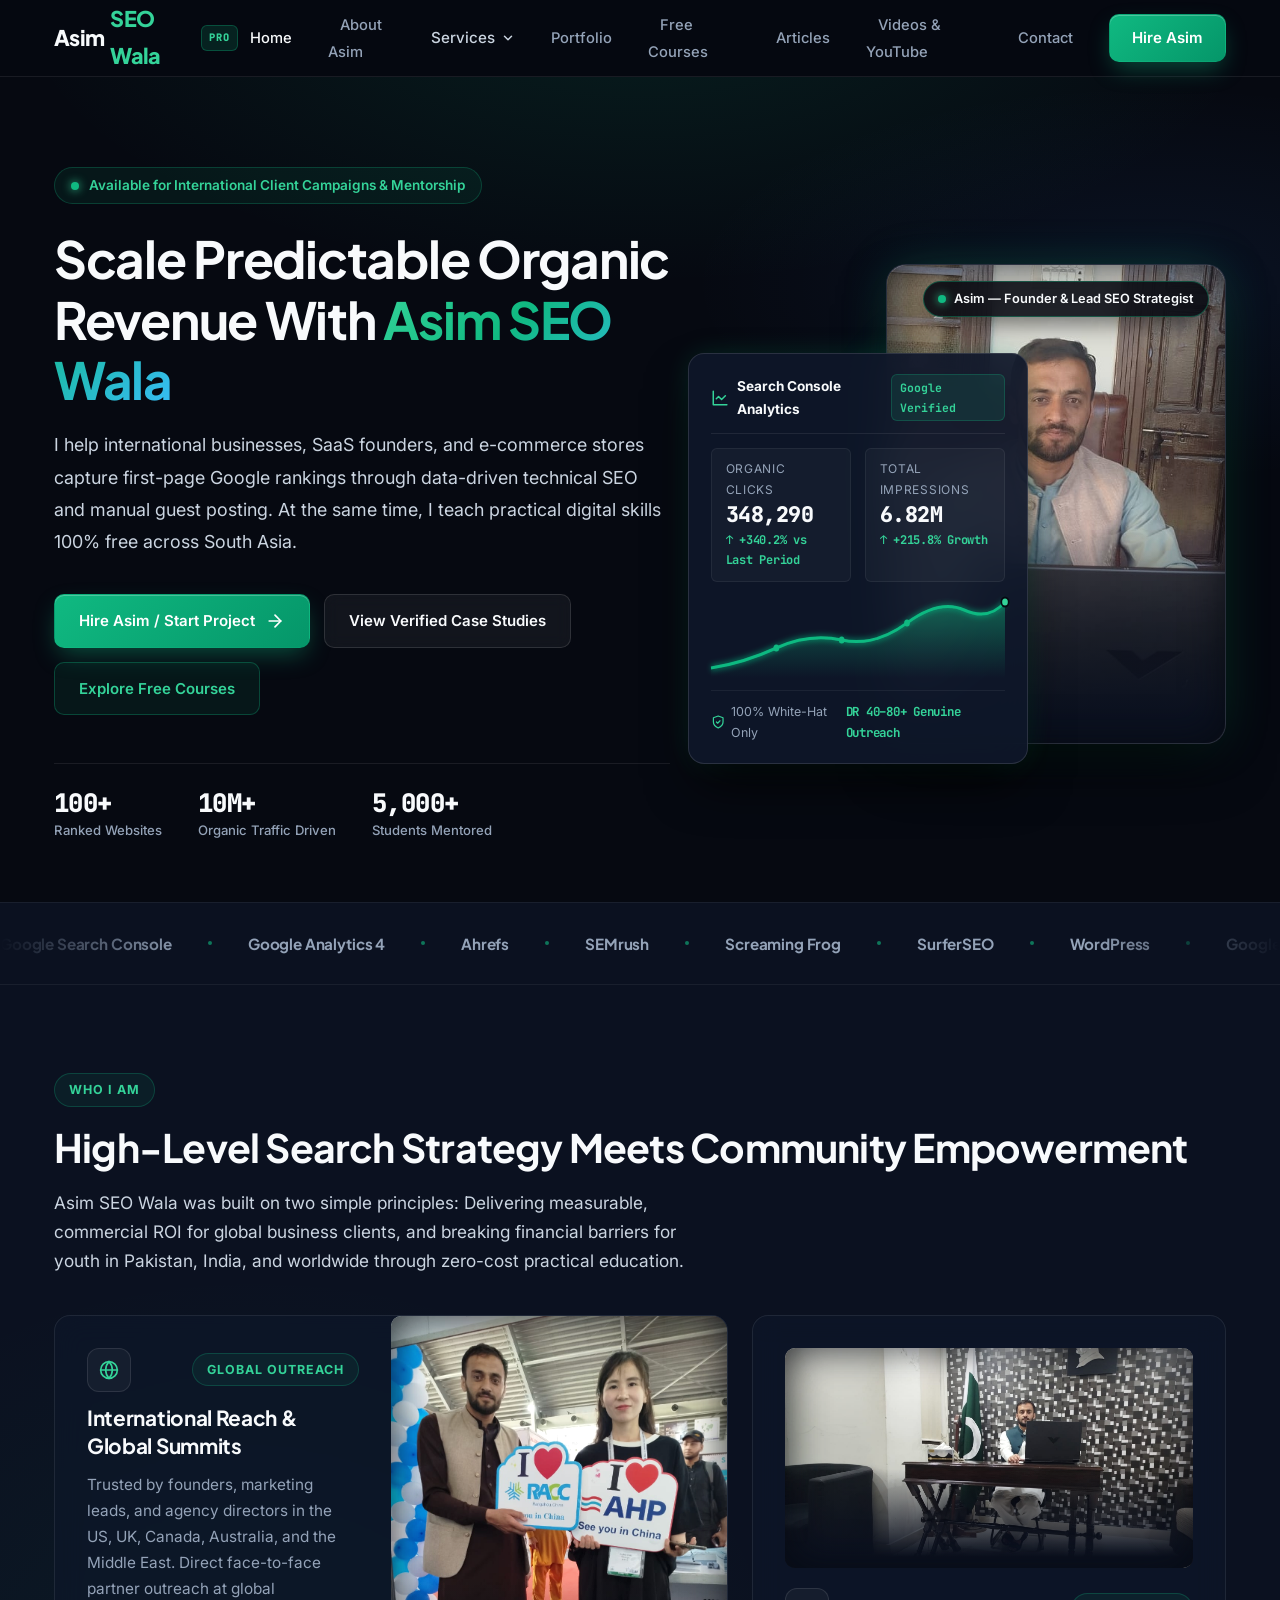
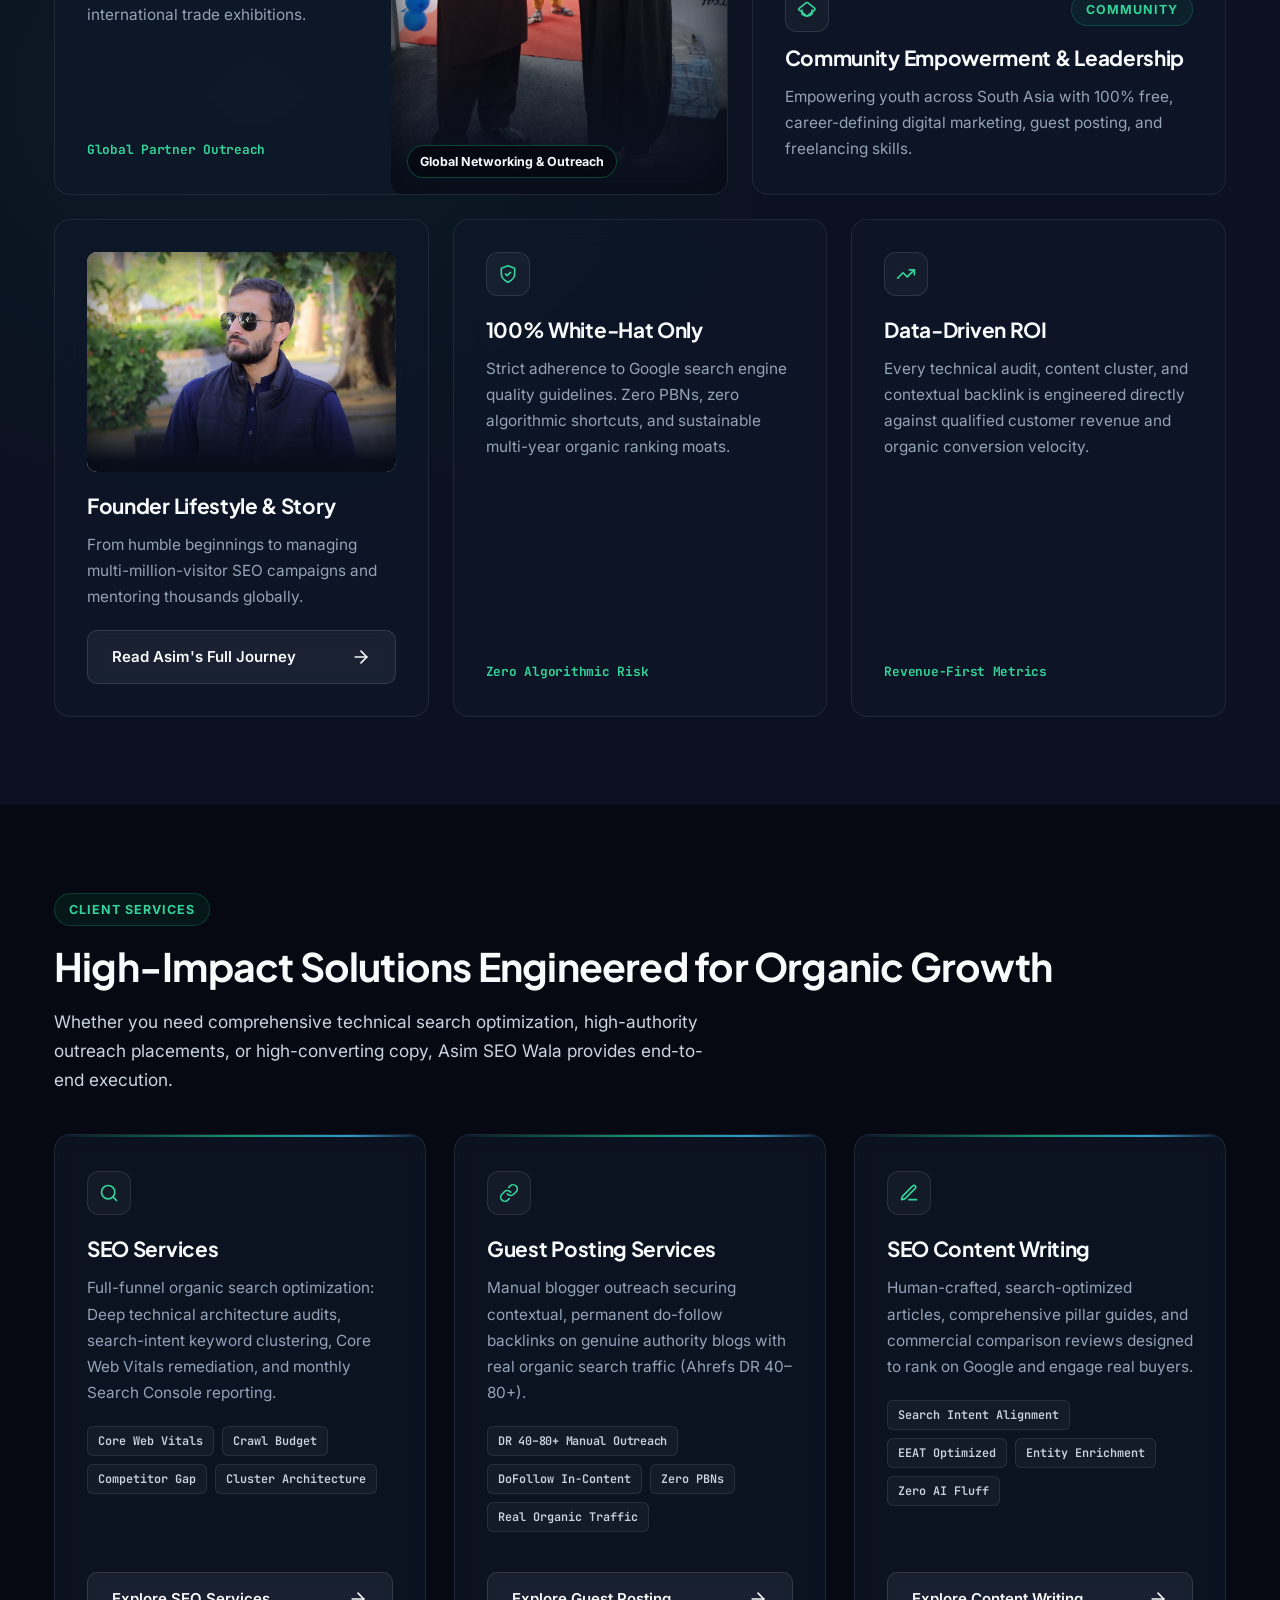
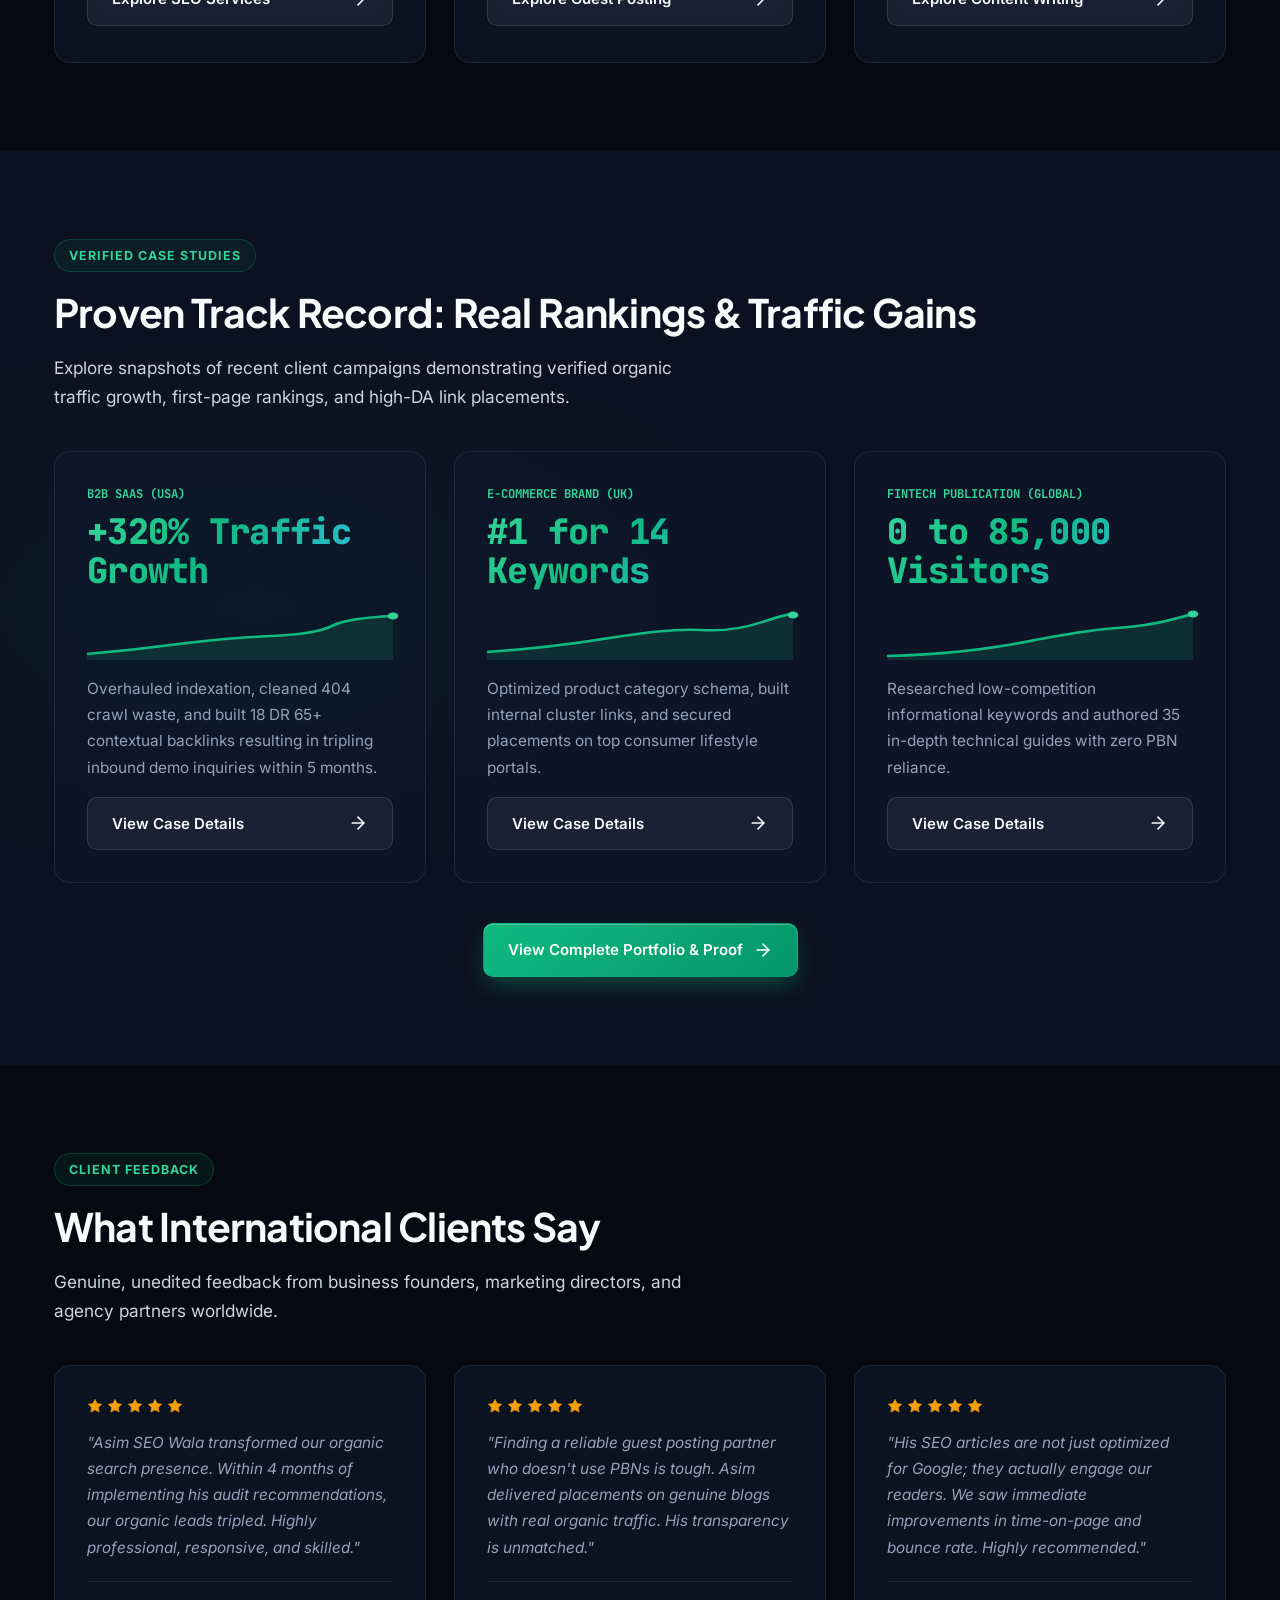
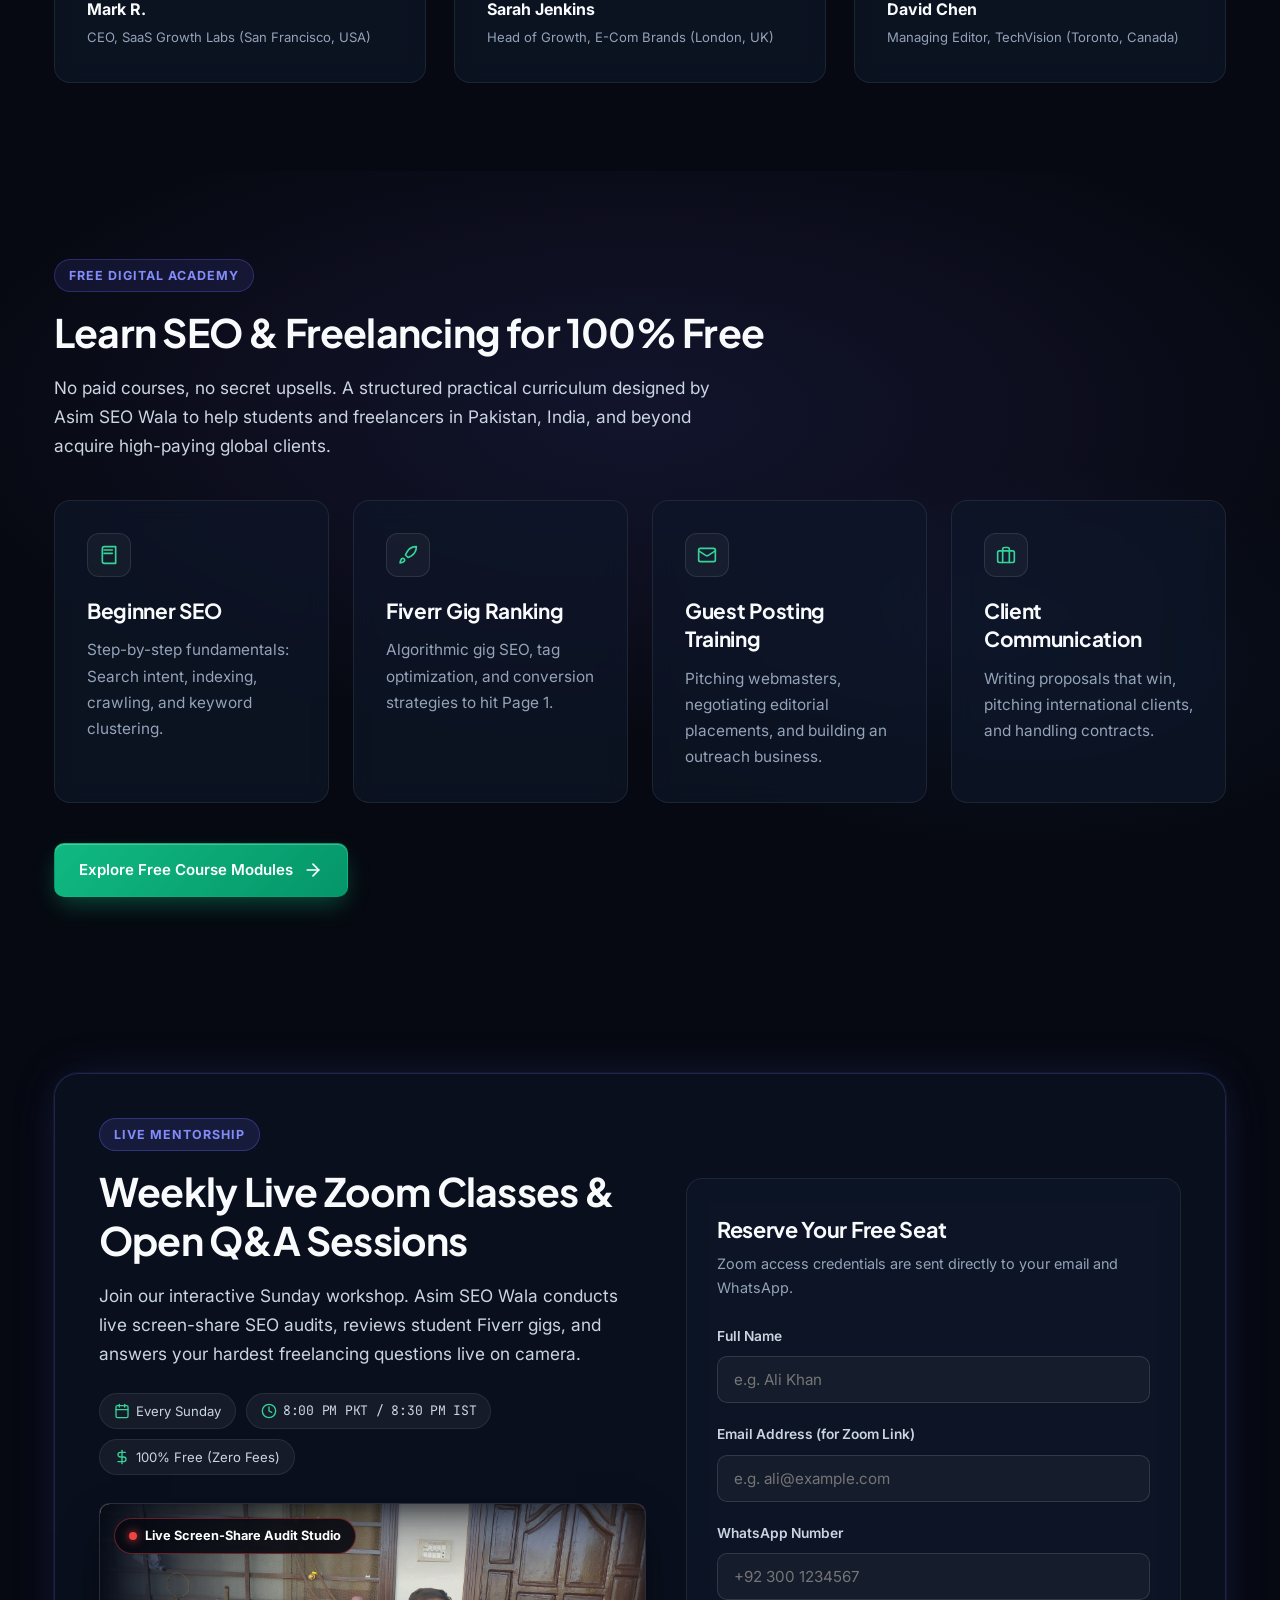
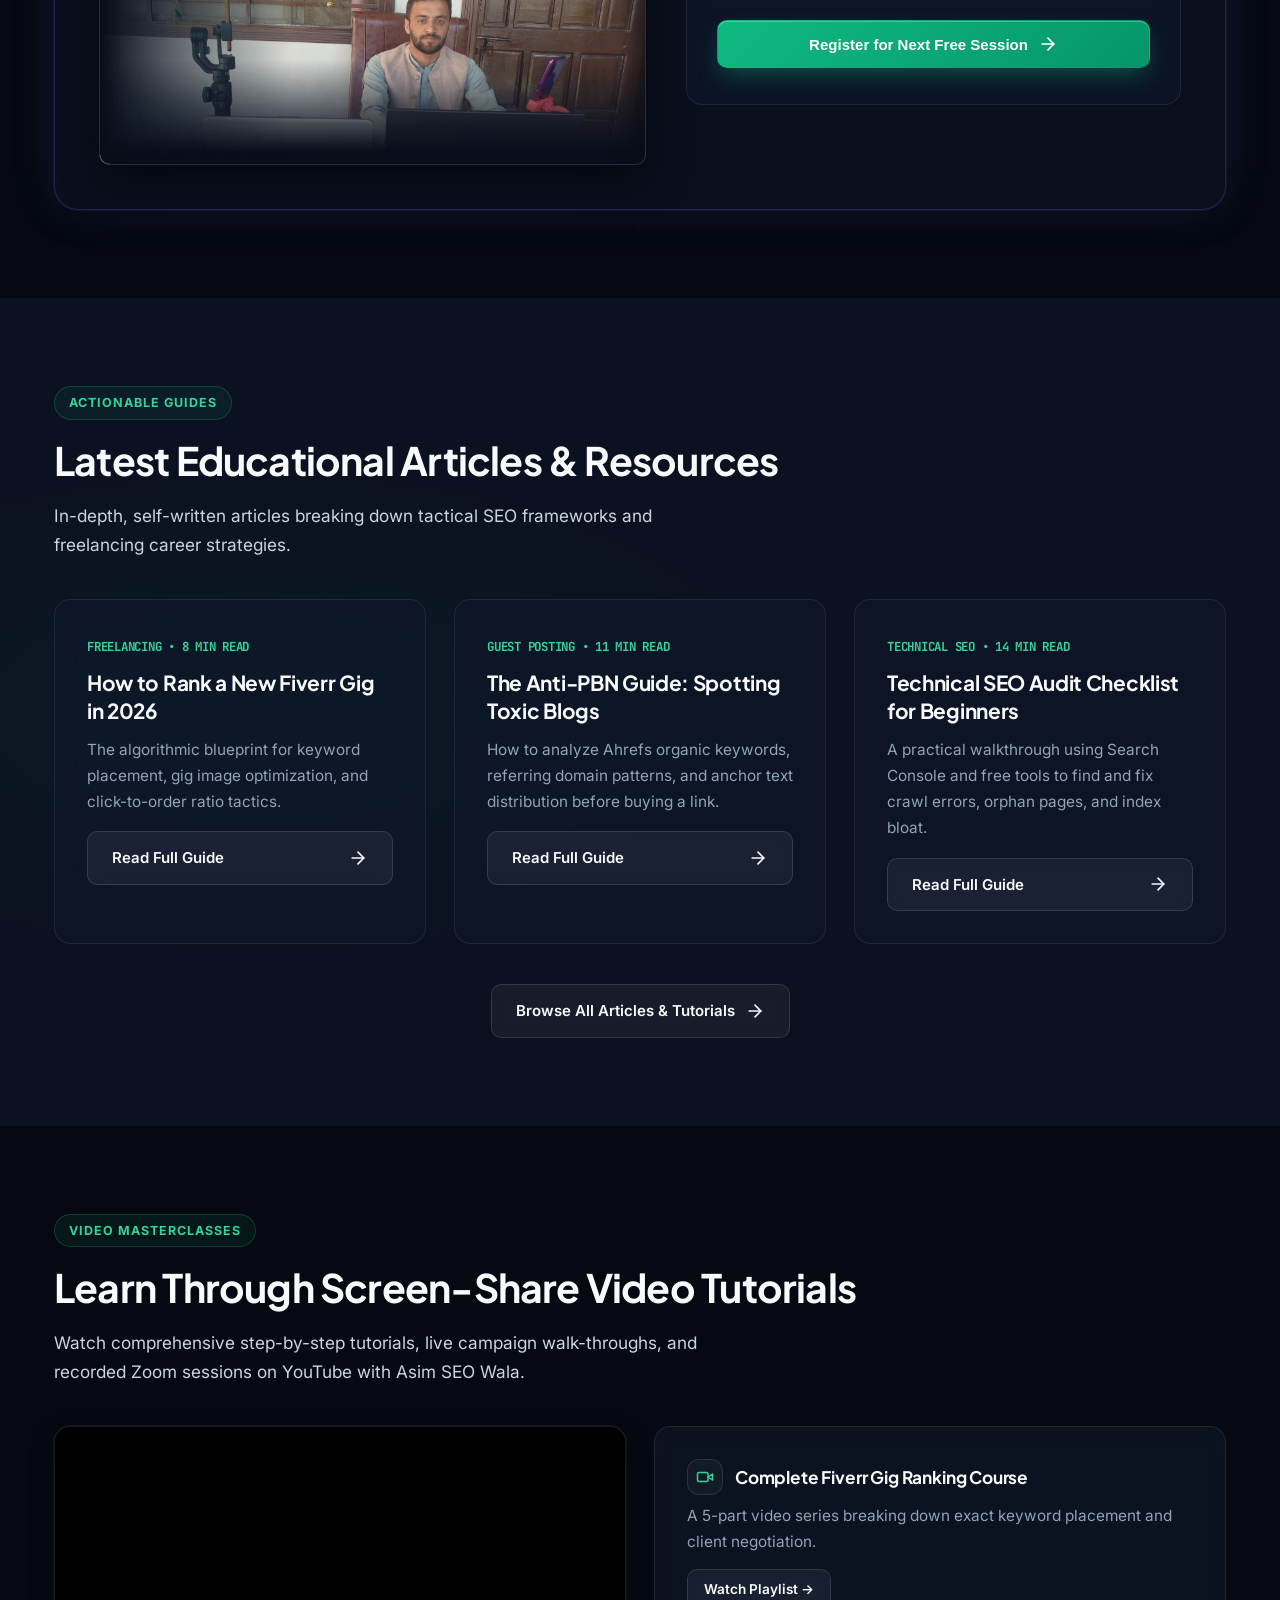
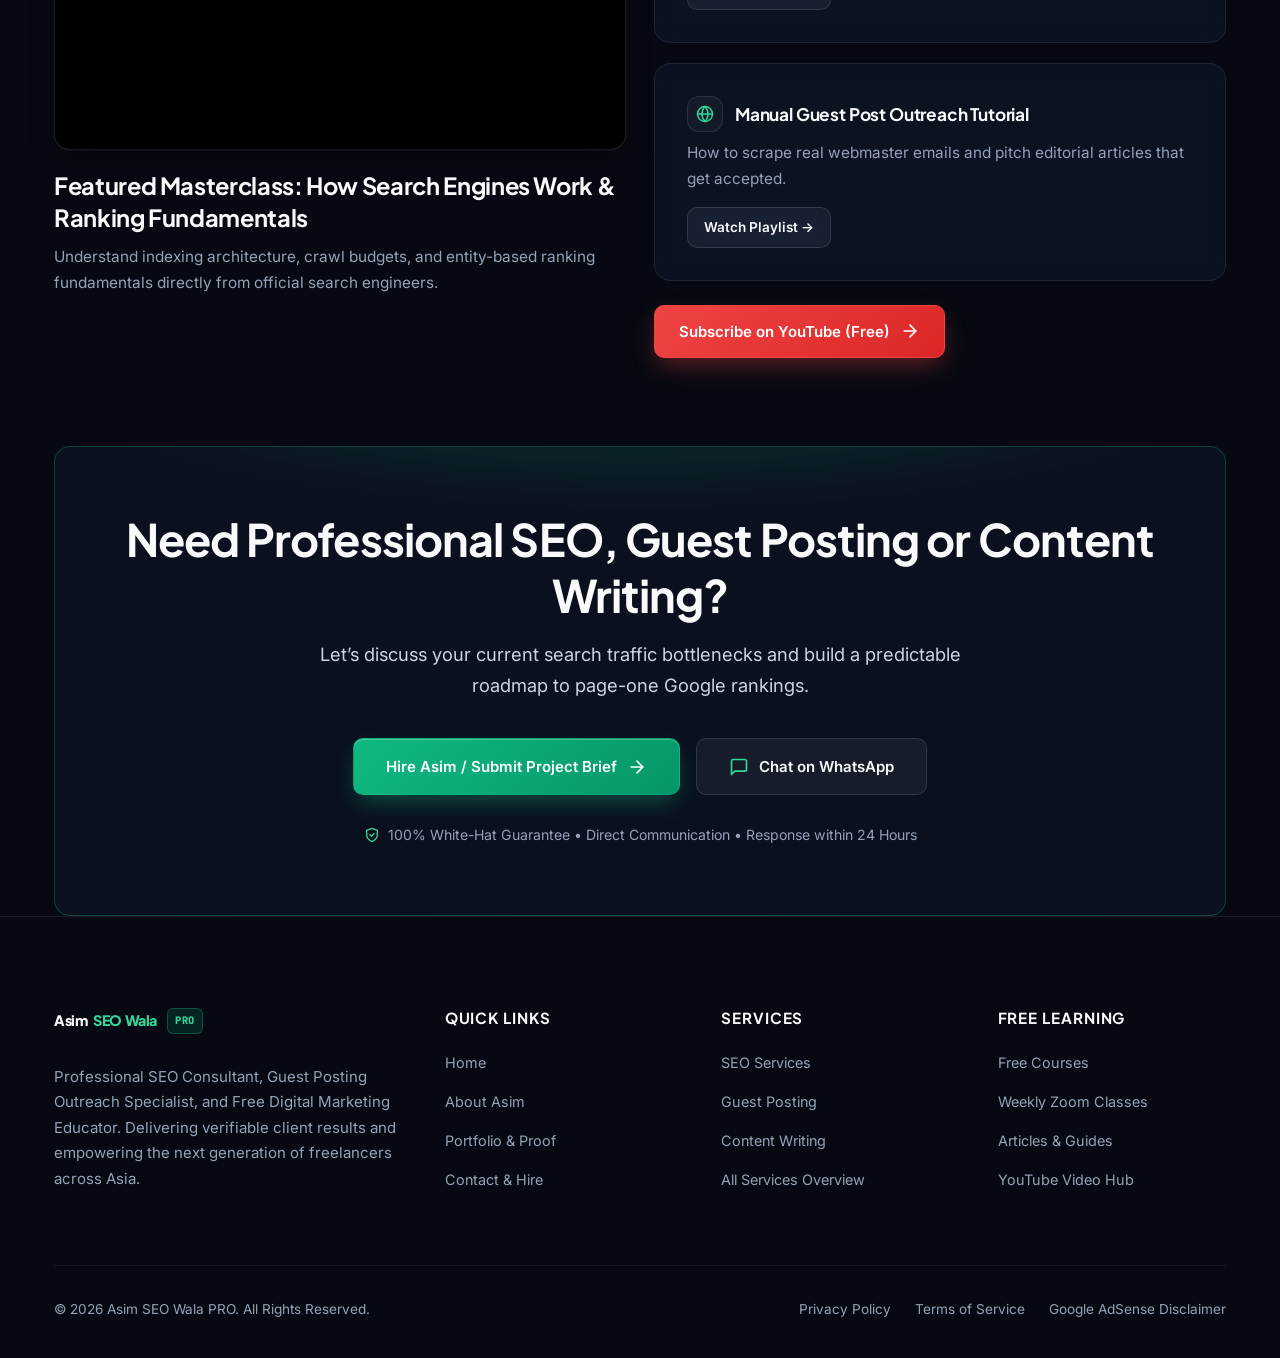
==== commit c373b703: "feat: complete all site polish, vector favicon, OG meta cards, JSON-LD schema, toast feedback, fix v" ====
--- a/index.html
+++ b/index.html
@@ -5,6 +5,89 @@
   <meta name="viewport" content="width=device-width, initial-scale=1.0">
   <title>Asim SEO Wala PRO | International SEO Consultant, Outreach Specialist & Educator</title>
   <meta name="description" content="Scale predictable organic revenue with Asim SEO Wala. High-authority guest posting, technical SEO consulting, and 100% free digital marketing training across Asia.">
+  <link rel="icon" type="image/svg+xml" href="assets/images/favicon.svg">
+  <link rel="canonical" href="https://personal-brand-portfolio-three.vercel.app/">
+
+  <!-- Open Graph / Facebook / WhatsApp -->
+  <meta property="og:type" content="website">
+  <meta property="og:site_name" content="Asim SEO Wala PRO">
+  <meta property="og:title" content="Asim SEO Wala PRO | International SEO Consultant, Outreach Specialist & Educator">
+  <meta property="og:description" content="Scale predictable organic revenue with Asim SEO Wala. High-authority guest posting, technical SEO consulting, and 100% free digital marketing training.">
+  <meta property="og:url" content="https://personal-brand-portfolio-three.vercel.app/">
+  <meta property="og:image" content="https://personal-brand-portfolio-three.vercel.app/assets/images/asim-hero-headshot.jpg">
+
+  <!-- Twitter / X -->
+  <meta name="twitter:card" content="summary_large_image">
+  <meta name="twitter:title" content="Asim SEO Wala PRO | International SEO Consultant & Educator">
+  <meta name="twitter:description" content="Scale predictable organic revenue with data-driven SEO, manual guest posting, and 100% free digital skills training.">
+  <meta name="twitter:image" content="https://personal-brand-portfolio-three.vercel.app/assets/images/asim-hero-headshot.jpg">
+
+  <!-- Structured Data JSON-LD Schema -->
+  <script type="application/ld+json">
+  {
+    "@context": "https://schema.org",
+    "@graph": [
+      {
+        "@type": "Person",
+        "@id": "https://personal-brand-portfolio-three.vercel.app/#person",
+        "name": "Asim SEO Wala",
+        "url": "https://personal-brand-portfolio-three.vercel.app",
+        "image": "https://personal-brand-portfolio-three.vercel.app/assets/images/asim-hero-headshot.jpg",
+        "jobTitle": "Lead SEO Strategist & Outreach Consultant",
+        "description": "International SEO consultant, guest posting specialist, and digital marketing educator offering high-impact organic growth services.",
+        "knowsAbout": [
+          "Search Engine Optimization (SEO)",
+          "Manual Guest Posting Outreach",
+          "Technical SEO Auditing",
+          "High-Impact Content Writing",
+          "Core Web Vitals",
+          "Fiverr Freelancing Mentorship"
+        ]
+      },
+      {
+        "@type": "ProfessionalService",
+        "@id": "https://personal-brand-portfolio-three.vercel.app/#business",
+        "name": "Asim SEO Wala PRO",
+        "url": "https://personal-brand-portfolio-three.vercel.app",
+        "founder": {
+          "@id": "https://personal-brand-portfolio-three.vercel.app/#person"
+        },
+        "image": "https://personal-brand-portfolio-three.vercel.app/assets/images/asim-hero-headshot.jpg",
+        "priceRange": "$$",
+        "currenciesAccepted": "USD, EUR, GBP, PKR",
+        "areaServed": ["United States", "United Kingdom", "Canada", "Australia", "Worldwide"],
+        "hasOfferCatalog": {
+          "@type": "OfferCatalog",
+          "name": "Organic Search & Digital Marketing Services",
+          "itemListElement": [
+            {
+              "@type": "Offer",
+              "itemOffered": {
+                "@type": "Service",
+                "name": "Technical & Strategic SEO Consulting"
+              }
+            },
+            {
+              "@type": "Offer",
+              "itemOffered": {
+                "@type": "Service",
+                "name": "Authority Guest Posting Outreach (DR 40-80+)"
+              }
+            },
+            {
+              "@type": "Offer",
+              "itemOffered": {
+                "@type": "Service",
+                "name": "SEO Content Writing & Entity Optimization"
+              }
+            }
+          ]
+        }
+      }
+    ]
+  }
+  </script>
+
   <link rel="preconnect" href="https://fonts.googleapis.com">
   <link rel="preconnect" href="https://fonts.gstatic.com" crossorigin>
   <link href="https://fonts.googleapis.com/css2?family=Inter:wght@400;500;600;700&family=JetBrains+Mono:wght@500;600;700;800&family=Plus+Jakarta+Sans:wght@500;600;700;800&display=swap" rel="stylesheet">
@@ -768,10 +851,10 @@
         <div class="grid-2">
           <div>
             <div style="background: #000; border-radius: var(--radius-md); overflow: hidden; position: relative; padding-top: 56.25%; border: 1px solid rgba(255,255,255,0.1); box-shadow: var(--shadow-card);">
-              <iframe style="position: absolute; top:0; left:0; width:100%; height:100%; border:0;" src="https://www.youtube-nocookie.com/embed/dQw4w9WgXcQ" title="Featured Video Masterclass" allowfullscreen></iframe>
-            </div>
-            <h3 style="margin-top: 20px;">Featured Masterclass: Complete SEO Roadmap from Zero</h3>
-            <p style="color: var(--c-slate-400); font-size: 0.96rem;">Watch our in-depth walkthrough of setting up Search Console, finding low-competition keywords, and optimizing page speed.</p>
+              <iframe style="position: absolute; top:0; left:0; width:100%; height:100%; border:0;" src="https://www.youtube-nocookie.com/embed/El3IZFGERbM" title="Featured Video Masterclass: How Search Works" allowfullscreen></iframe>
+            </div>
+            <h3 style="margin-top: 20px;">Featured Masterclass: How Search Engines Work & Ranking Fundamentals</h3>
+            <p style="color: var(--c-slate-400); font-size: 0.96rem;">Understand indexing architecture, crawl budgets, and entity-based ranking fundamentals directly from official search engineers.</p>
           </div>
 
           <div>
@@ -820,7 +903,7 @@
             <span>Hire Asim / Submit Project Brief</span>
             <svg class="icon" viewBox="0 0 24 24"><path d="M5 12h14"/><path d="m12 5 7 7-7 7"/></svg>
           </a>
-          <a href="https://wa.me/" target="_blank" rel="noopener" class="btn btn-secondary" style="padding: 15px 32px;">
+          <a href="https://wa.me/?text=Hi%20Asim%20SEO%20Wala%2C%20I%20am%20interested%20in%20your%20SEO%20and%20Guest%20Posting%20services" target="_blank" rel="noopener" class="btn btn-secondary" style="padding: 15px 32px;">
             <svg class="icon" viewBox="0 0 24 24" style="color: var(--c-emerald-400);"><path d="M21 15a2 2 0 0 1-2 2H7l-4 4V5a2 2 0 0 1 2-2h14a2 2 0 0 1 2 2z"/></svg>
             <span>Chat on WhatsApp</span>
           </a>
--- a/assets/css/styles.css
+++ b/assets/css/styles.css
@@ -1596,3 +1596,85 @@
     padding: 26px 18px;
   }
 }
+
+/* ==========================================================================
+   Toast Notification System (Modern Feedback Architecture)
+   ========================================================================== */
+.toast-container {
+  position: fixed;
+  top: 24px;
+  right: 24px;
+  z-index: 99999;
+  display: flex;
+  flex-direction: column;
+  gap: 12px;
+  pointer-events: none;
+  max-width: 440px;
+  width: calc(100% - 48px);
+}
+
+.toast-card {
+  pointer-events: auto;
+  display: flex;
+  align-items: flex-start;
+  gap: 14px;
+  background: rgba(11, 17, 32, 0.96);
+  border: 1px solid rgba(16, 185, 129, 0.4);
+  box-shadow: 0 20px 40px rgba(0, 0, 0, 0.6), 0 0 24px rgba(16, 185, 129, 0.15);
+  border-radius: 12px;
+  padding: 16px 18px;
+  backdrop-filter: blur(16px);
+  -webkit-backdrop-filter: blur(16px);
+  transform: translateY(-20px);
+  opacity: 0;
+  transition: all 0.3s cubic-bezier(0.16, 1, 0.3, 1);
+}
+
+.toast-card.show {
+  transform: translateY(0);
+  opacity: 1;
+}
+
+.toast-icon {
+  width: 24px;
+  height: 24px;
+  flex-shrink: 0;
+  color: #10B981;
+  margin-top: 2px;
+}
+
+.toast-content {
+  flex: 1;
+}
+
+.toast-title {
+  font-family: var(--font-heading);
+  font-size: 0.95rem;
+  font-weight: 700;
+  color: #FAFAFA;
+  margin-bottom: 4px;
+}
+
+.toast-desc {
+  font-size: 0.85rem;
+  color: #94A3B8;
+  line-height: 1.5;
+}
+
+.toast-close {
+  background: none;
+  border: none;
+  color: #64748B;
+  cursor: pointer;
+  padding: 4px;
+  display: flex;
+  align-items: center;
+  justify-content: center;
+  border-radius: 6px;
+  transition: color 0.2s ease;
+}
+
+.toast-close:hover {
+  color: #FAFAFA;
+}
+
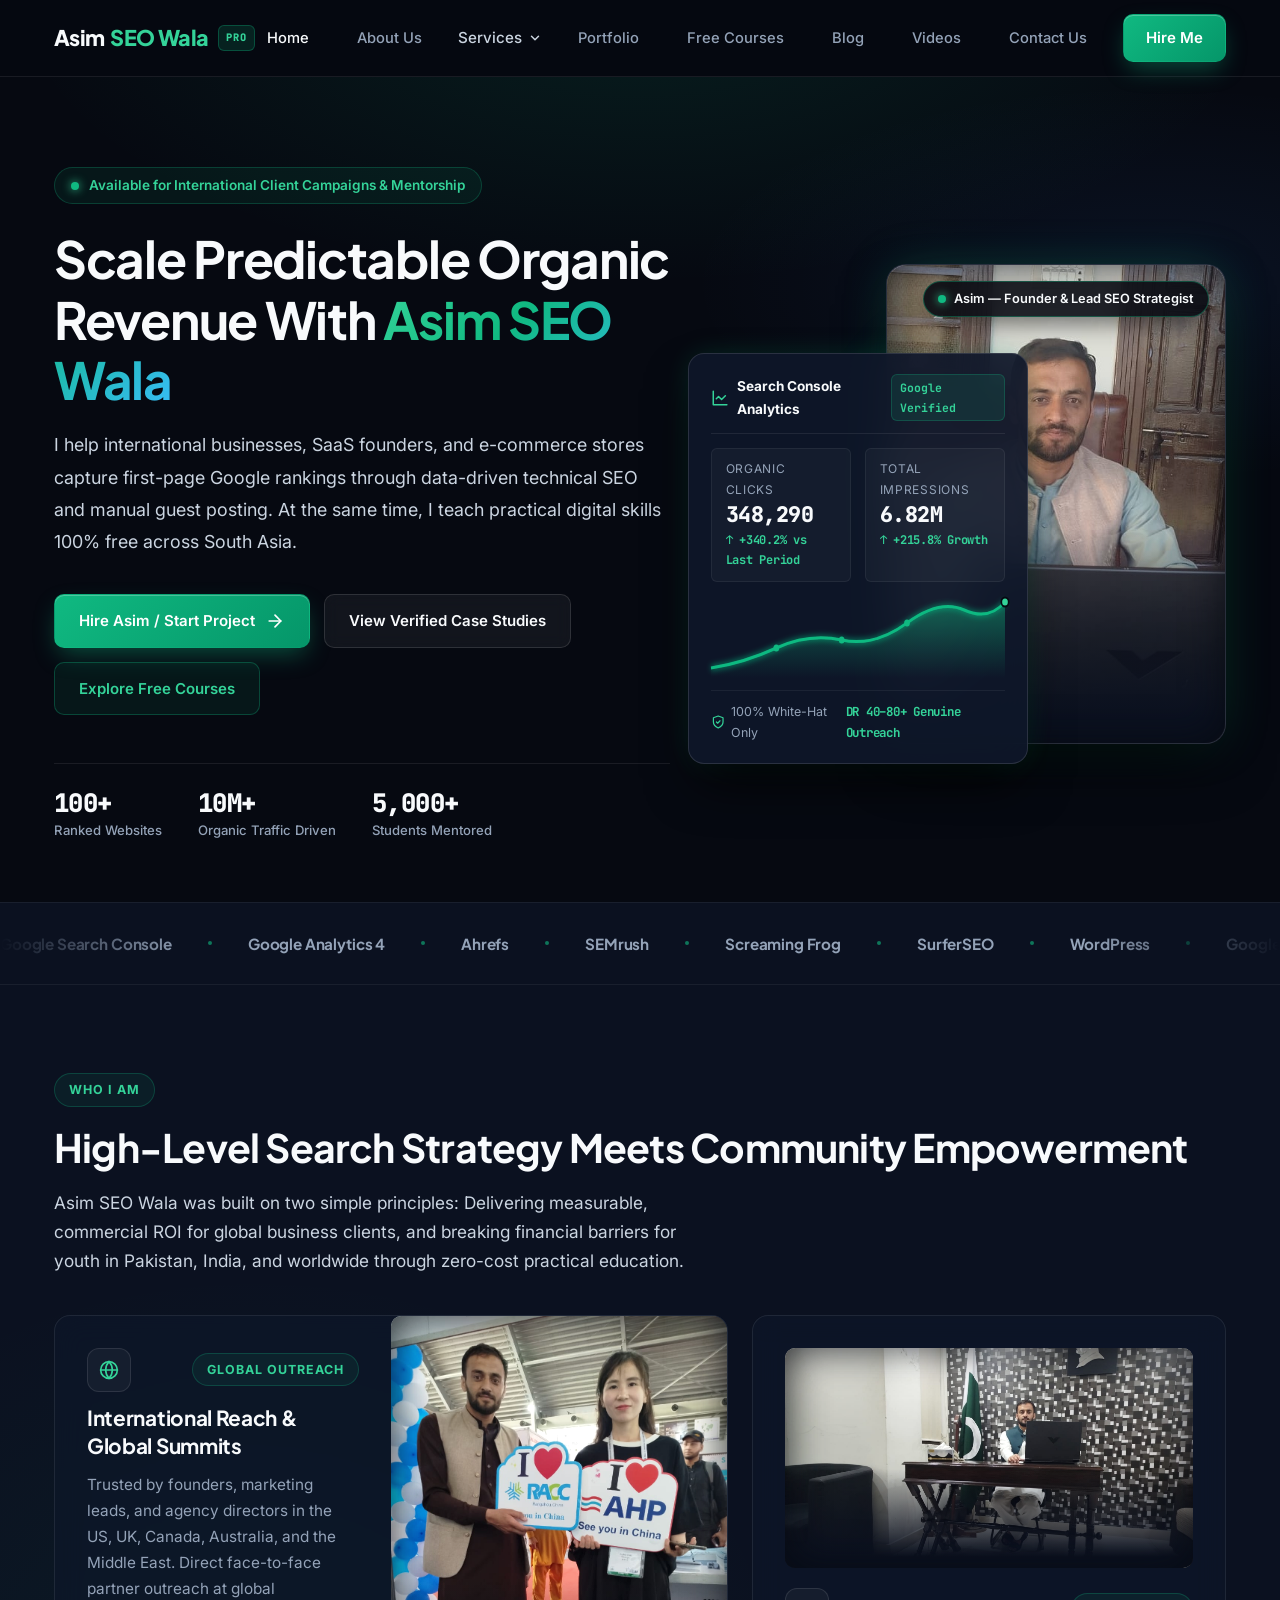
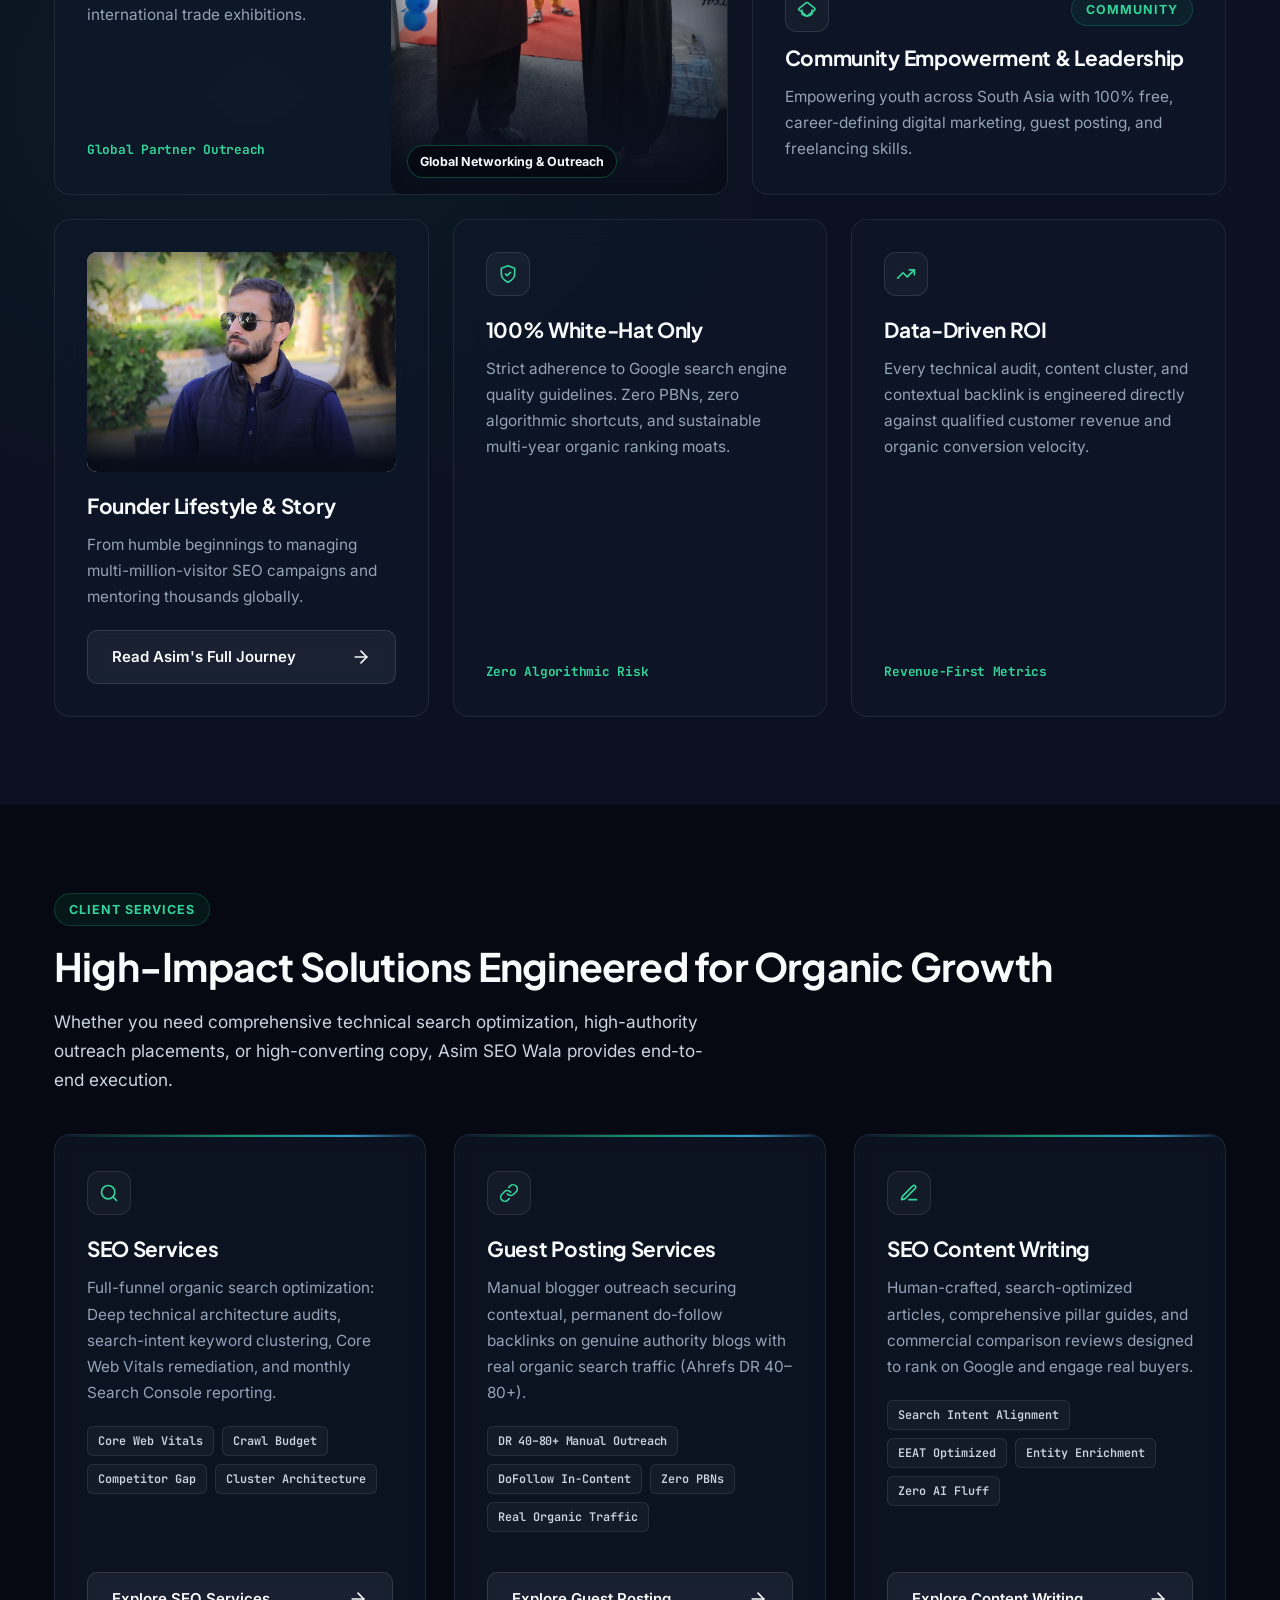
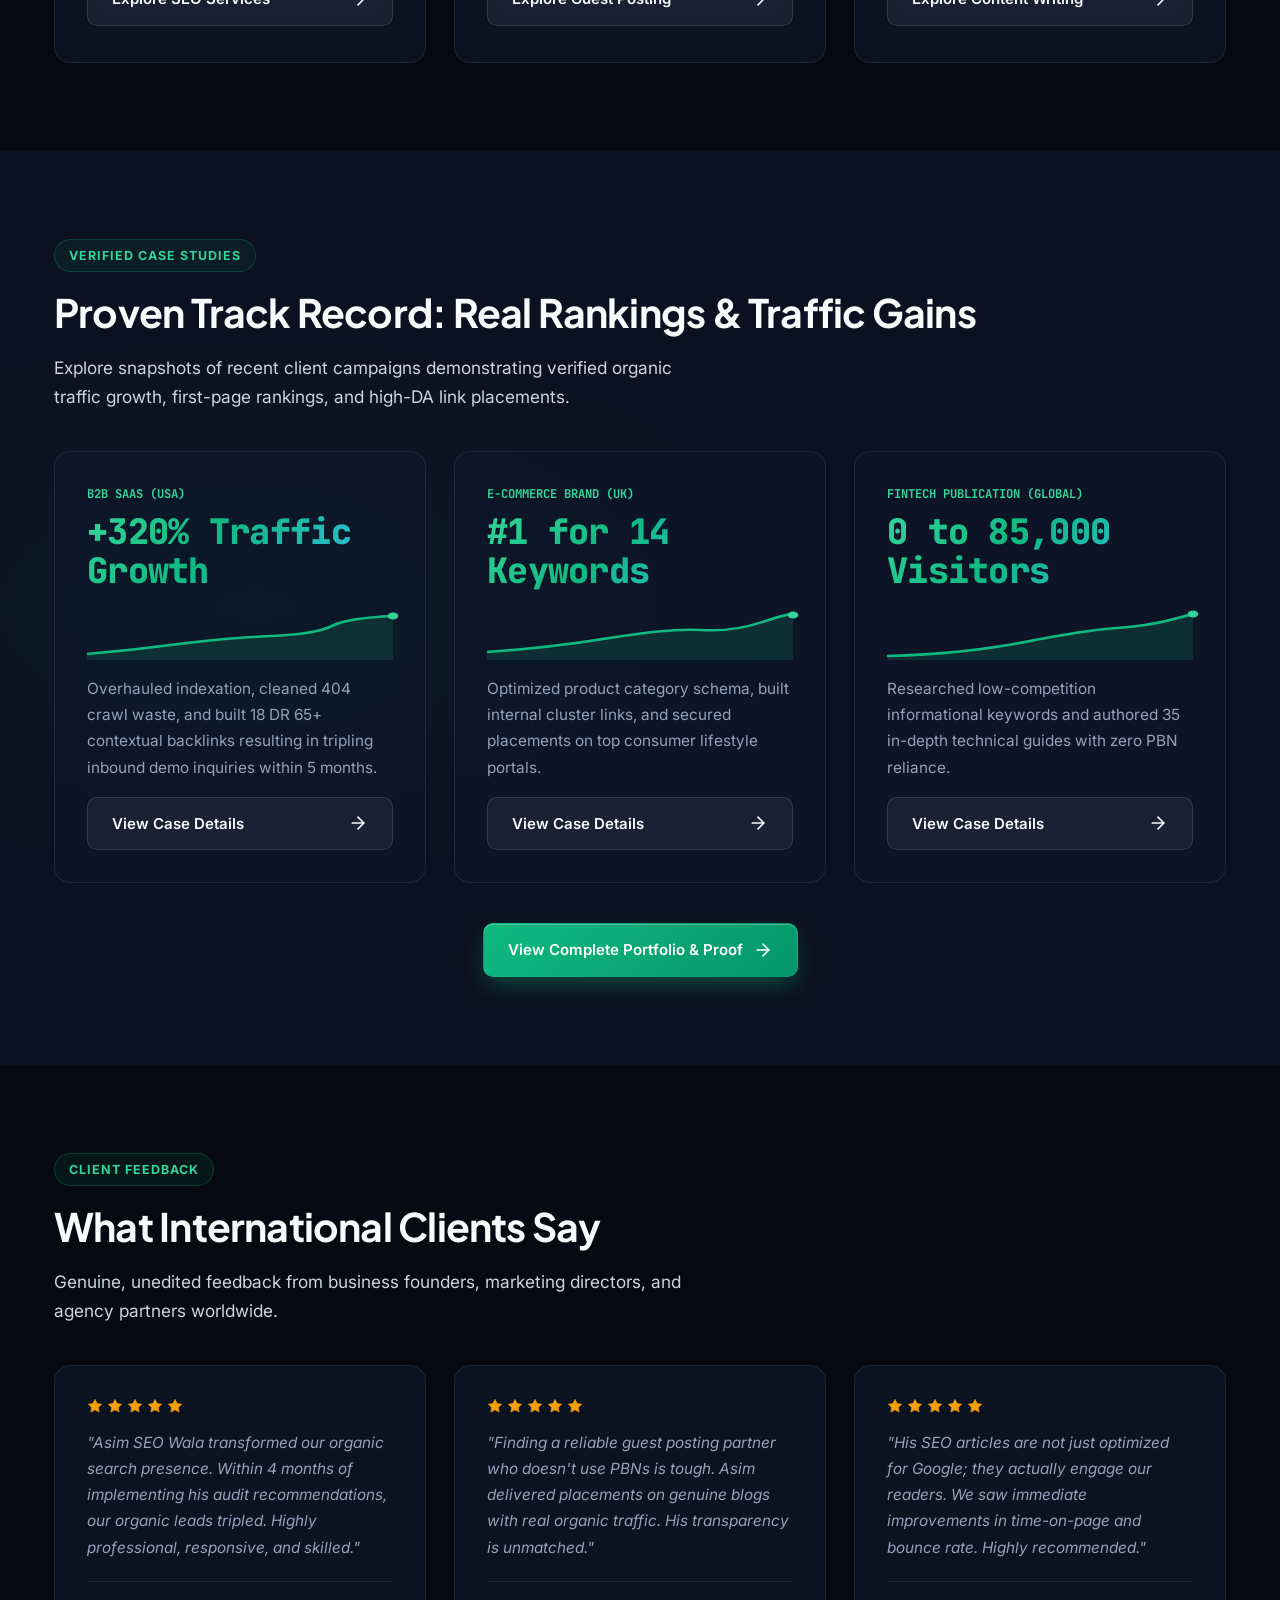
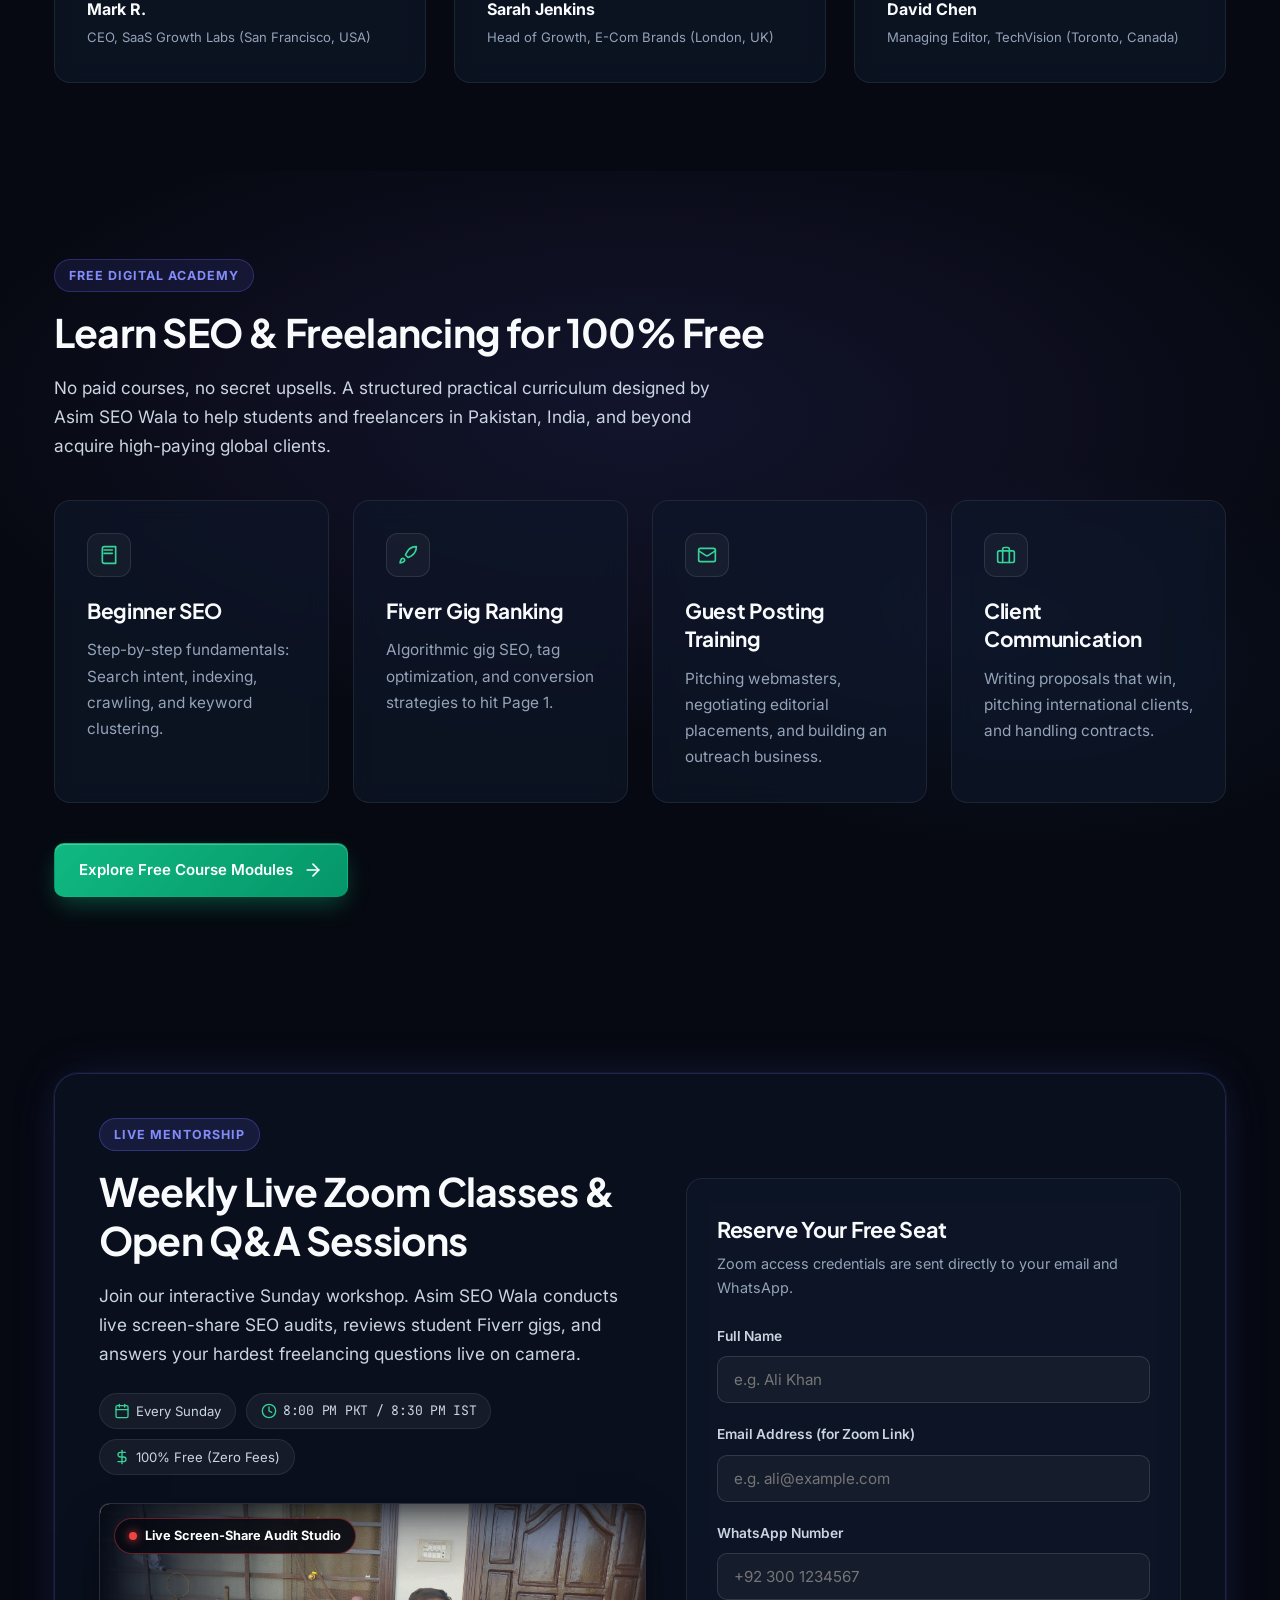
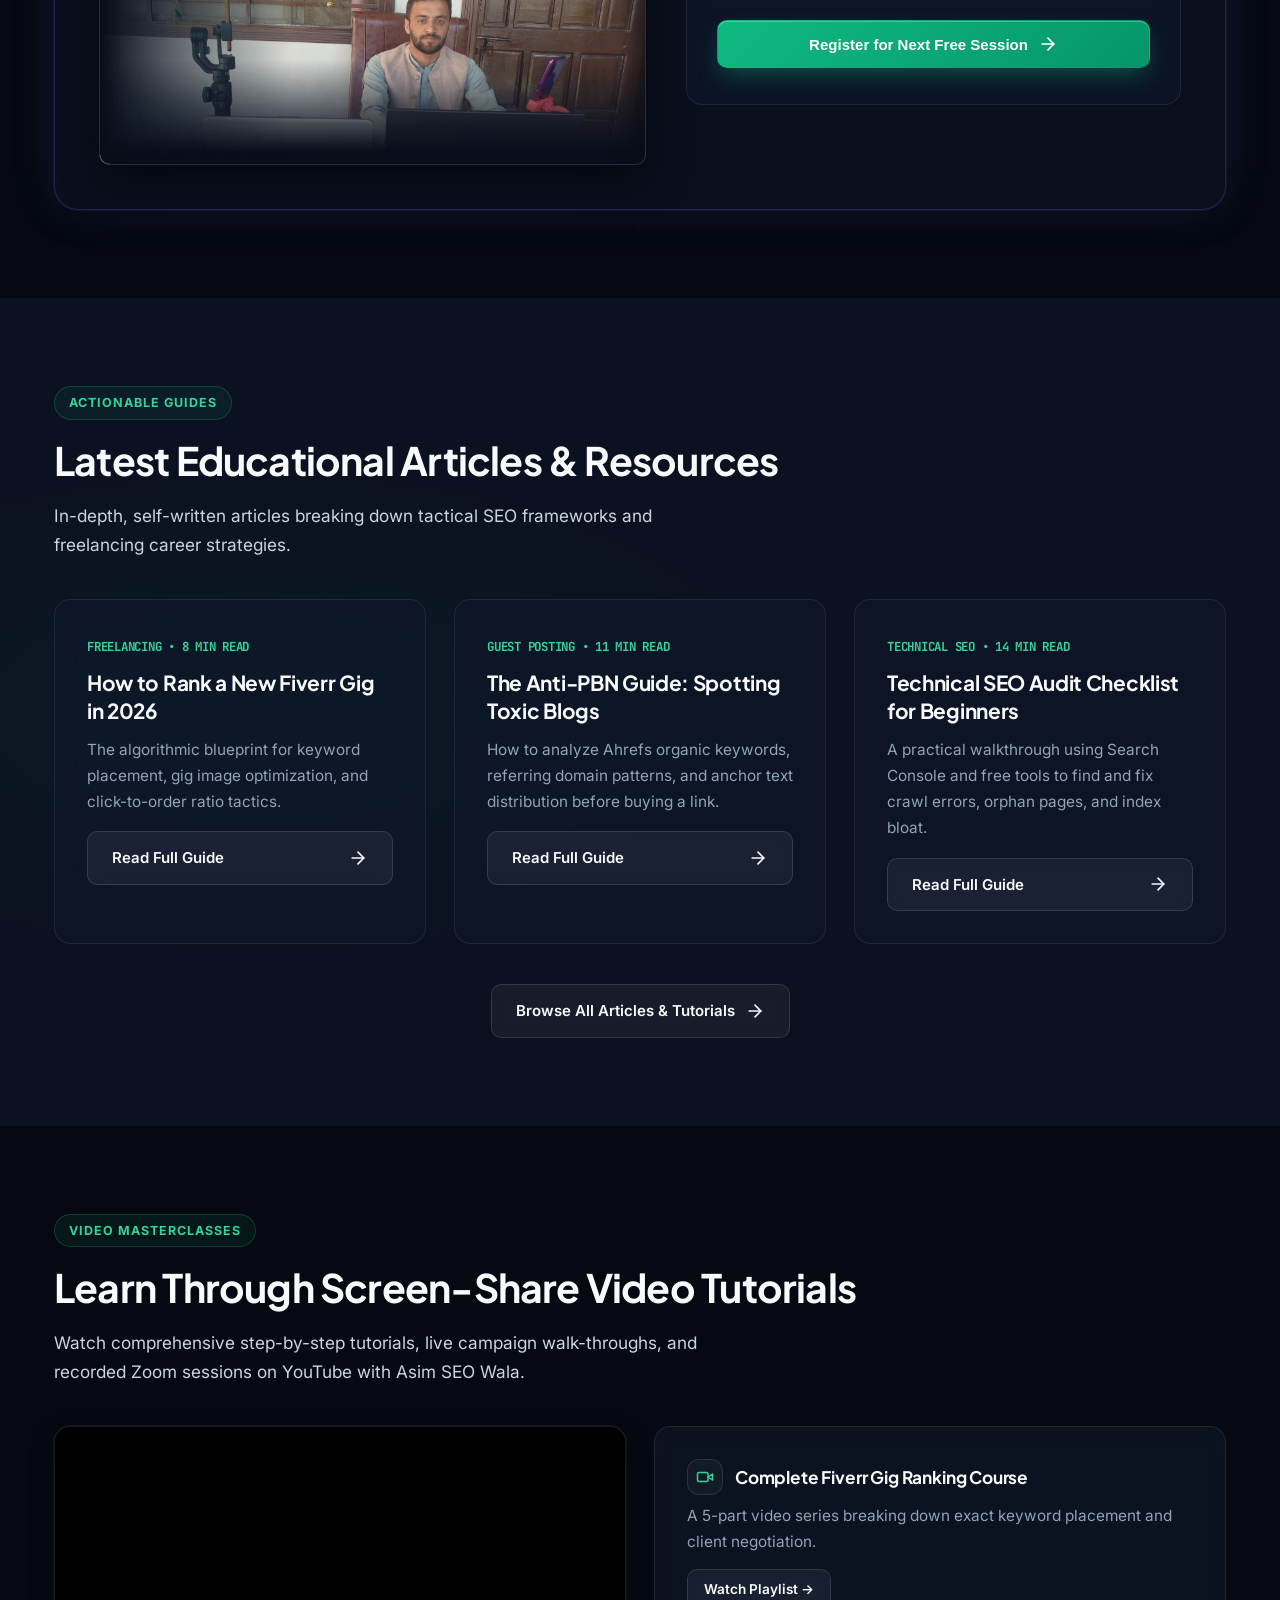
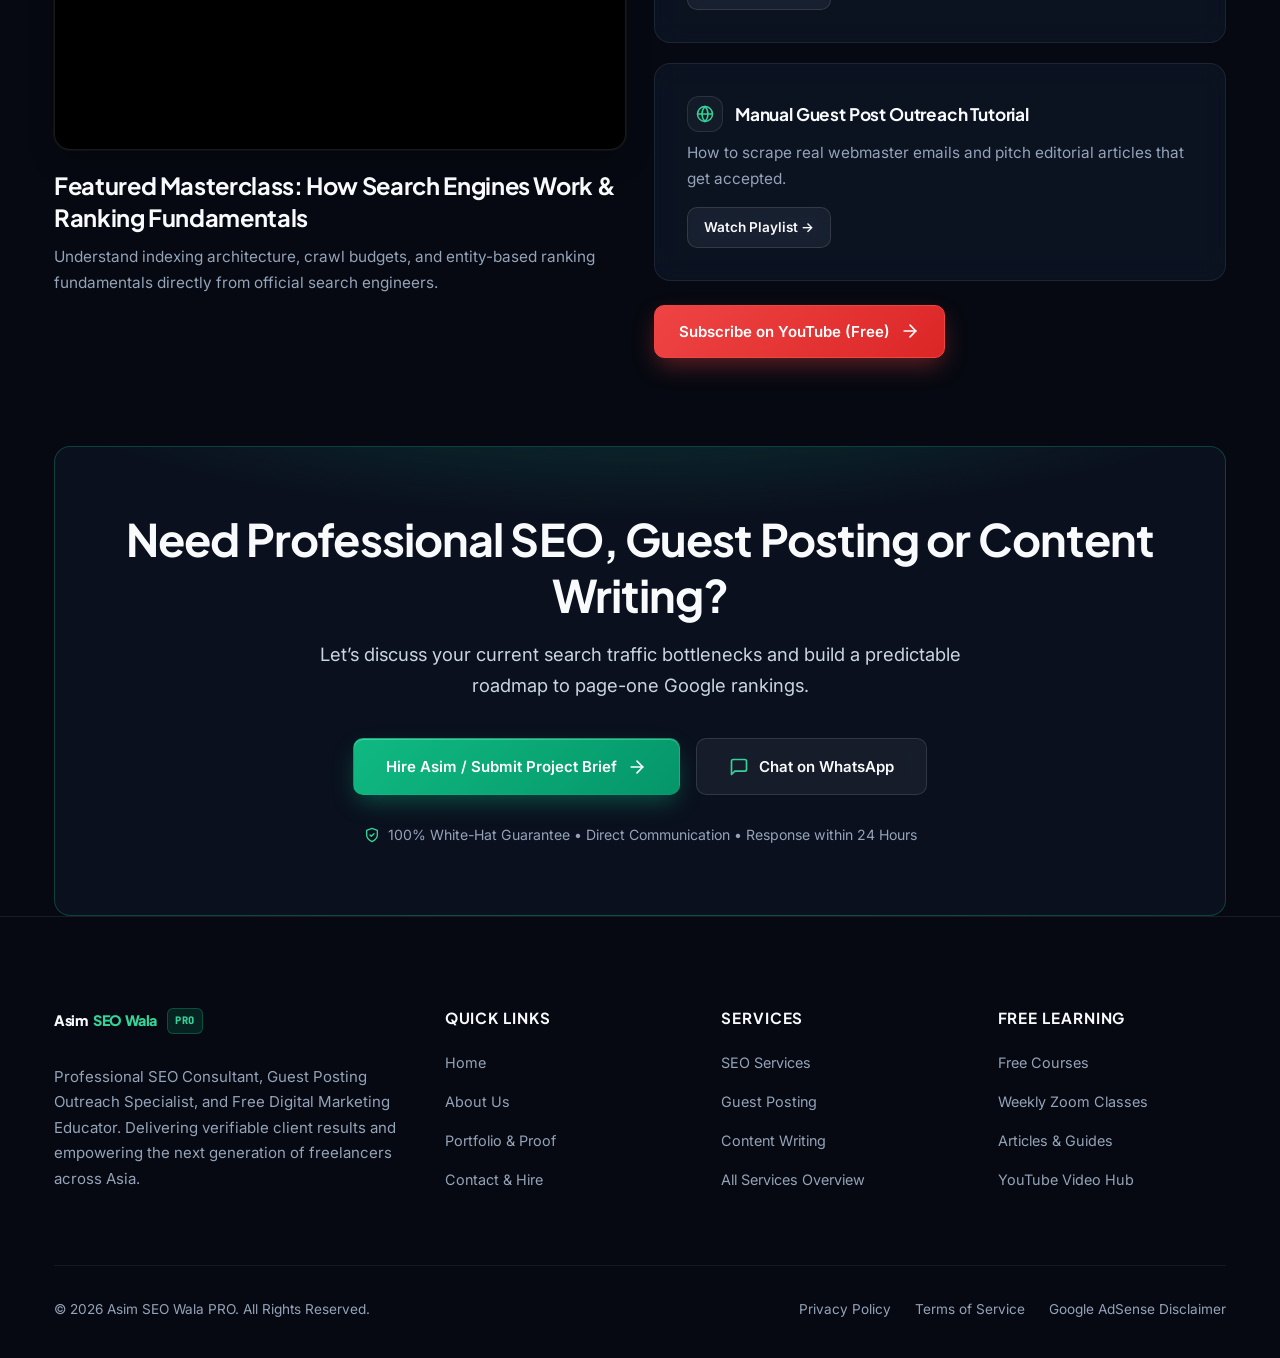
==== commit 9c69fa3b: "fix(nav): align navigation labels with original blueprint (About Us, Contact Us, Blog, Videos, Hire " ====
--- a/index.html
+++ b/index.html
@@ -110,7 +110,7 @@
 
       <ul class="nav-menu">
         <li class="nav-item"><a href="index.html" class="nav-link active">Home</a></li>
-        <li class="nav-item"><a href="about.html" class="nav-link">About Asim</a></li>
+        <li class="nav-item"><a href="about.html" class="nav-link">About Us</a></li>
         <li class="nav-item has-dropdown">
           <button type="button" class="nav-link dropdown-toggle" aria-expanded="false">
             <span>Services</span>
@@ -154,10 +154,10 @@
         </li>
         <li class="nav-item"><a href="portfolio.html" class="nav-link">Portfolio</a></li>
         <li class="nav-item"><a href="free-courses.html" class="nav-link">Free Courses</a></li>
-        <li class="nav-item"><a href="blog.html" class="nav-link">Articles</a></li>
-        <li class="nav-item"><a href="videos.html" class="nav-link">Videos & YouTube</a></li>
-        <li class="nav-item"><a href="contact.html" class="nav-link">Contact</a></li>
-        <li class="nav-item"><a href="contact.html" class="btn btn-primary" style="padding: 10px 22px;">Hire Asim</a></li>
+        <li class="nav-item"><a href="blog.html" class="nav-link">Blog</a></li>
+        <li class="nav-item"><a href="videos.html" class="nav-link">Videos</a></li>
+        <li class="nav-item"><a href="contact.html" class="nav-link">Contact Us</a></li>
+        <li class="nav-item"><a href="contact.html" class="btn btn-primary" style="padding: 10px 22px;">Hire Me</a></li>
       </ul>
     </div>
   </header>
@@ -935,7 +935,7 @@
           <h4>Quick Links</h4>
           <ul>
             <li><a href="index.html">Home</a></li>
-            <li><a href="about.html">About Asim</a></li>
+            <li><a href="about.html">About Us</a></li>
             <li><a href="portfolio.html">Portfolio & Proof</a></li>
             <li><a href="contact.html">Contact & Hire</a></li>
           </ul>
--- a/assets/css/styles.css
+++ b/assets/css/styles.css
@@ -1419,31 +1419,92 @@
     top: 76px;
     left: 0;
     width: 100%;
-    background: rgba(6, 9, 17, 0.98);
-    backdrop-filter: blur(20px);
-    -webkit-backdrop-filter: blur(20px);
-    border-bottom: 1px solid rgba(255, 255, 255, 0.1);
+    height: calc(100vh - 76px);
+    background: #060911;
+    border-bottom: 2px solid rgba(16, 185, 129, 0.4);
+    box-shadow: 0 30px 60px rgba(0, 0, 0, 0.95);
     flex-direction: column;
-    padding: 24px;
-    gap: 16px;
+    padding: 20px 18px 40px;
+    gap: 10px;
     display: none;
-    max-height: calc(100vh - 76px);
     overflow-y: auto;
+    -webkit-overflow-scrolling: touch;
+    z-index: 99999;
   }
 
   .nav-menu.open {
     display: flex;
+    animation: menu-slide-down 0.25s cubic-bezier(0.16, 1, 0.3, 1);
+  }
+
+  @keyframes menu-slide-down {
+    from {
+      opacity: 0;
+      transform: translateY(-8px);
+    }
+    to {
+      opacity: 1;
+      transform: translateY(0);
+    }
+  }
+
+  .nav-menu .nav-item {
+    width: 100%;
+  }
+
+  .nav-menu .nav-link:not(.dropdown-toggle) {
+    display: flex;
+    align-items: center;
+    justify-content: space-between;
+    width: 100%;
+    font-size: 1.05rem;
+    font-weight: 600;
+    color: var(--c-slate-200);
+    padding: 12px 16px;
+    background: rgba(255, 255, 255, 0.03);
+    border: 1px solid rgba(255, 255, 255, 0.06);
+    border-radius: 10px;
+    transition: all 0.2s ease;
+  }
+
+  .nav-menu .nav-link:hover,
+  .nav-menu .nav-link.active {
+    color: #FAFAFA;
+    background: rgba(16, 185, 129, 0.12);
+    border-color: rgba(16, 185, 129, 0.35);
+  }
+
+  .dropdown-toggle {
+    width: 100%;
+    display: flex;
+    align-items: center;
+    justify-content: space-between;
+    font-size: 1.05rem;
+    font-weight: 600;
+    color: var(--c-slate-200);
+    padding: 12px 16px;
+    background: rgba(255, 255, 255, 0.03);
+    border: 1px solid rgba(255, 255, 255, 0.06);
+    border-radius: 10px;
+    cursor: pointer;
+    transition: all 0.2s ease;
+  }
+
+  .has-dropdown.dropdown-open .dropdown-toggle {
+    color: #FAFAFA;
+    background: rgba(16, 185, 129, 0.12);
+    border-color: rgba(16, 185, 129, 0.35);
   }
 
   .dropdown-menu {
     position: static;
     display: none !important;
-    background: rgba(255, 255, 255, 0.03);
-    border: 1px solid rgba(255, 255, 255, 0.06);
-    border-radius: 8px;
+    background: rgba(11, 17, 32, 0.98);
+    border: 1px solid rgba(16, 185, 129, 0.25);
+    border-radius: 10px;
     margin-top: 8px;
-    padding: 6px;
-    box-shadow: none;
+    padding: 8px;
+    box-shadow: 0 10px 25px rgba(0, 0, 0, 0.5);
     width: 100%;
   }
 
@@ -1452,10 +1513,20 @@
     animation: dropdown-pop 0.2s ease;
   }
 
-  .dropdown-toggle {
+  .dropdown-item a {
+    padding: 10px 14px;
+    font-size: 0.94rem;
+    color: var(--c-slate-300);
+  }
+
+  .nav-menu .nav-item .btn-primary {
     width: 100%;
-    justify-content: space-between;
-    padding: 6px 0;
+    margin-top: 8px;
+    padding: 14px;
+    font-size: 1.02rem;
+    font-weight: 700;
+    justify-content: center;
+    box-shadow: 0 8px 24px rgba(16, 185, 129, 0.25);
   }
 
   .grid-2, .grid-3, .grid-4 {
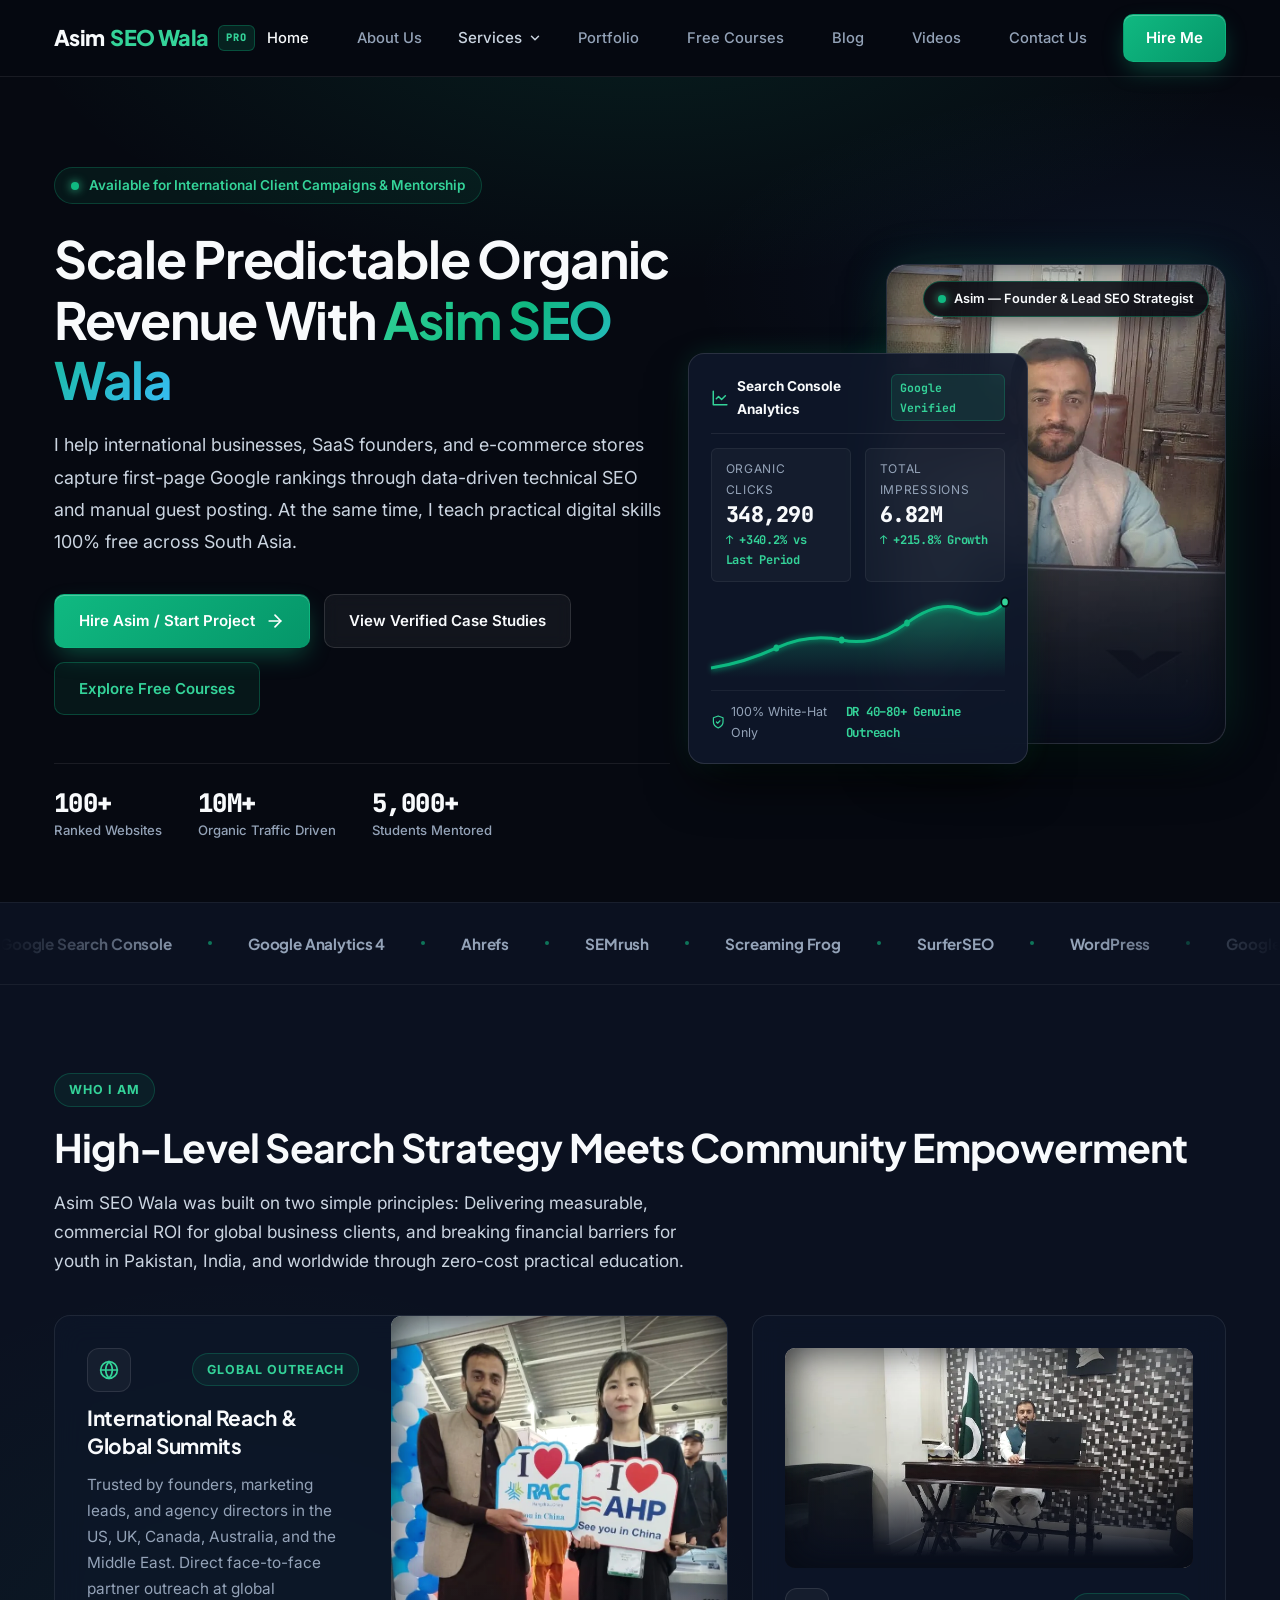
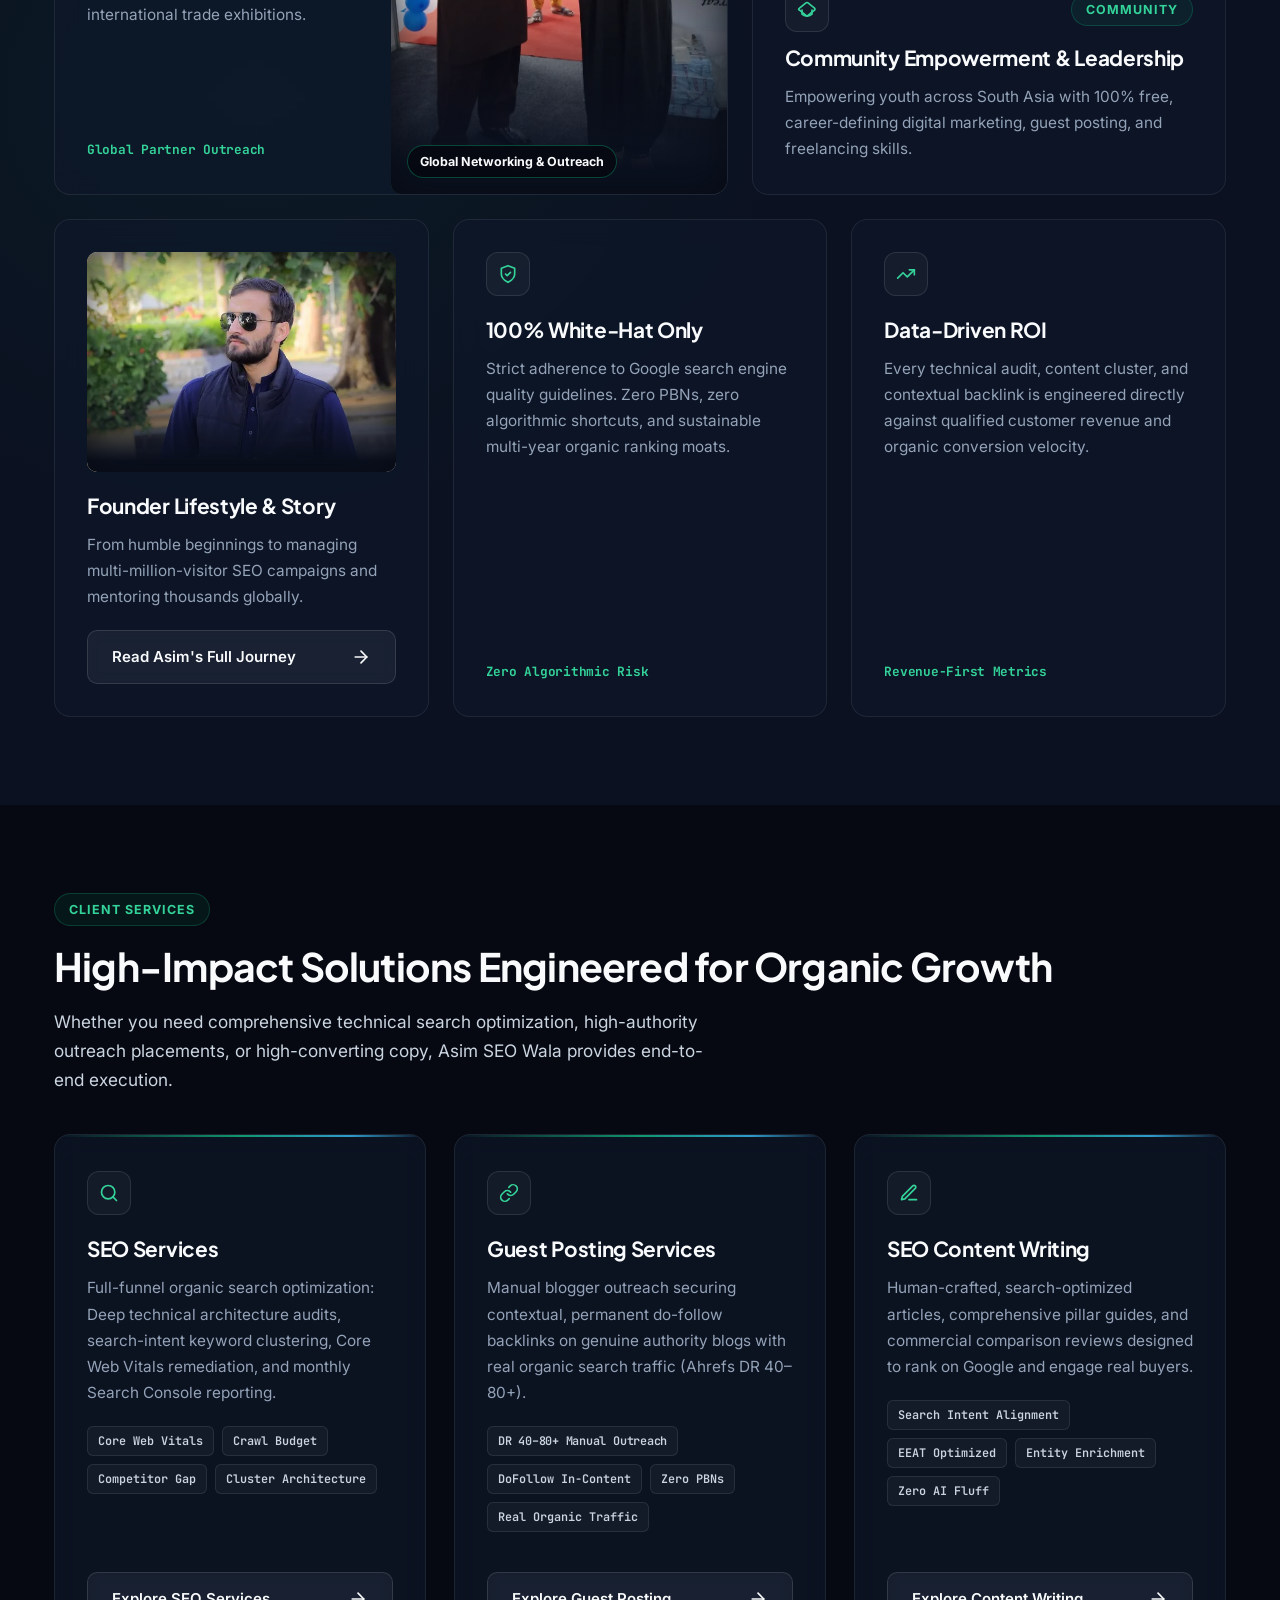
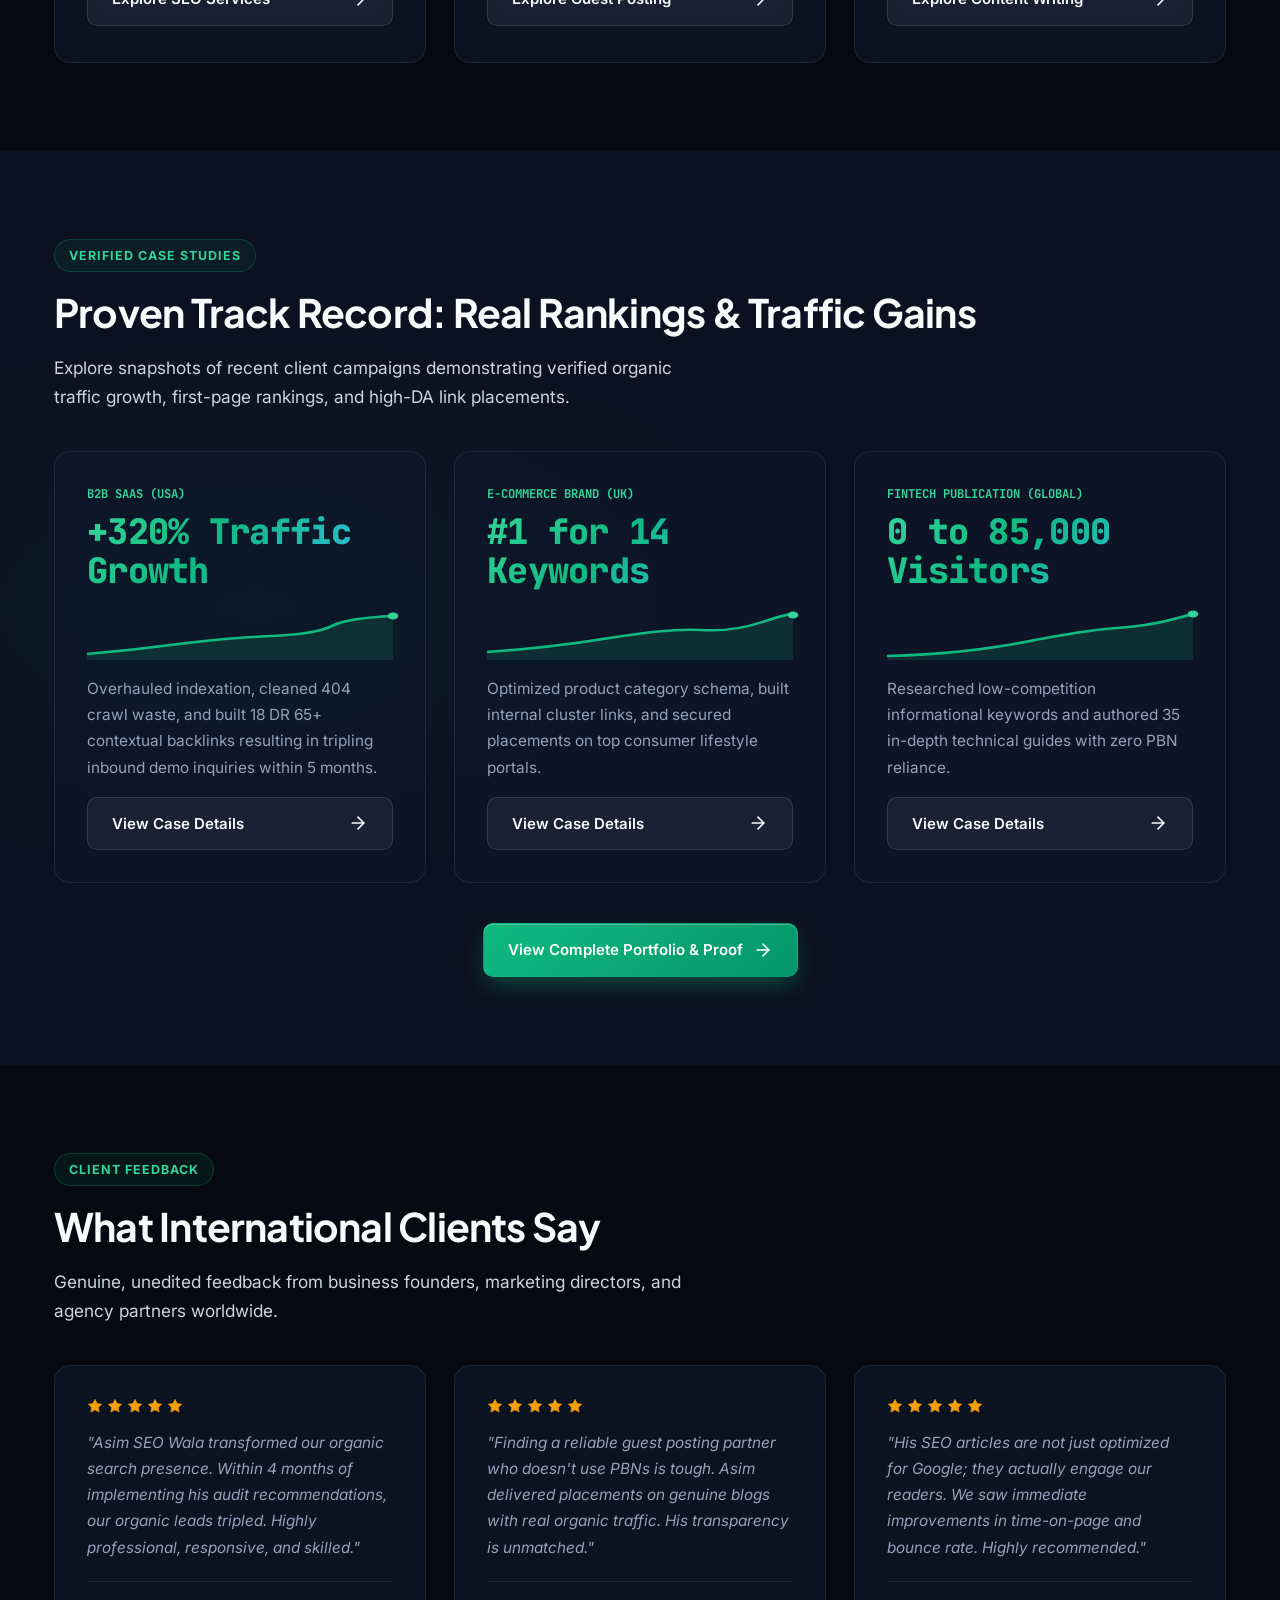
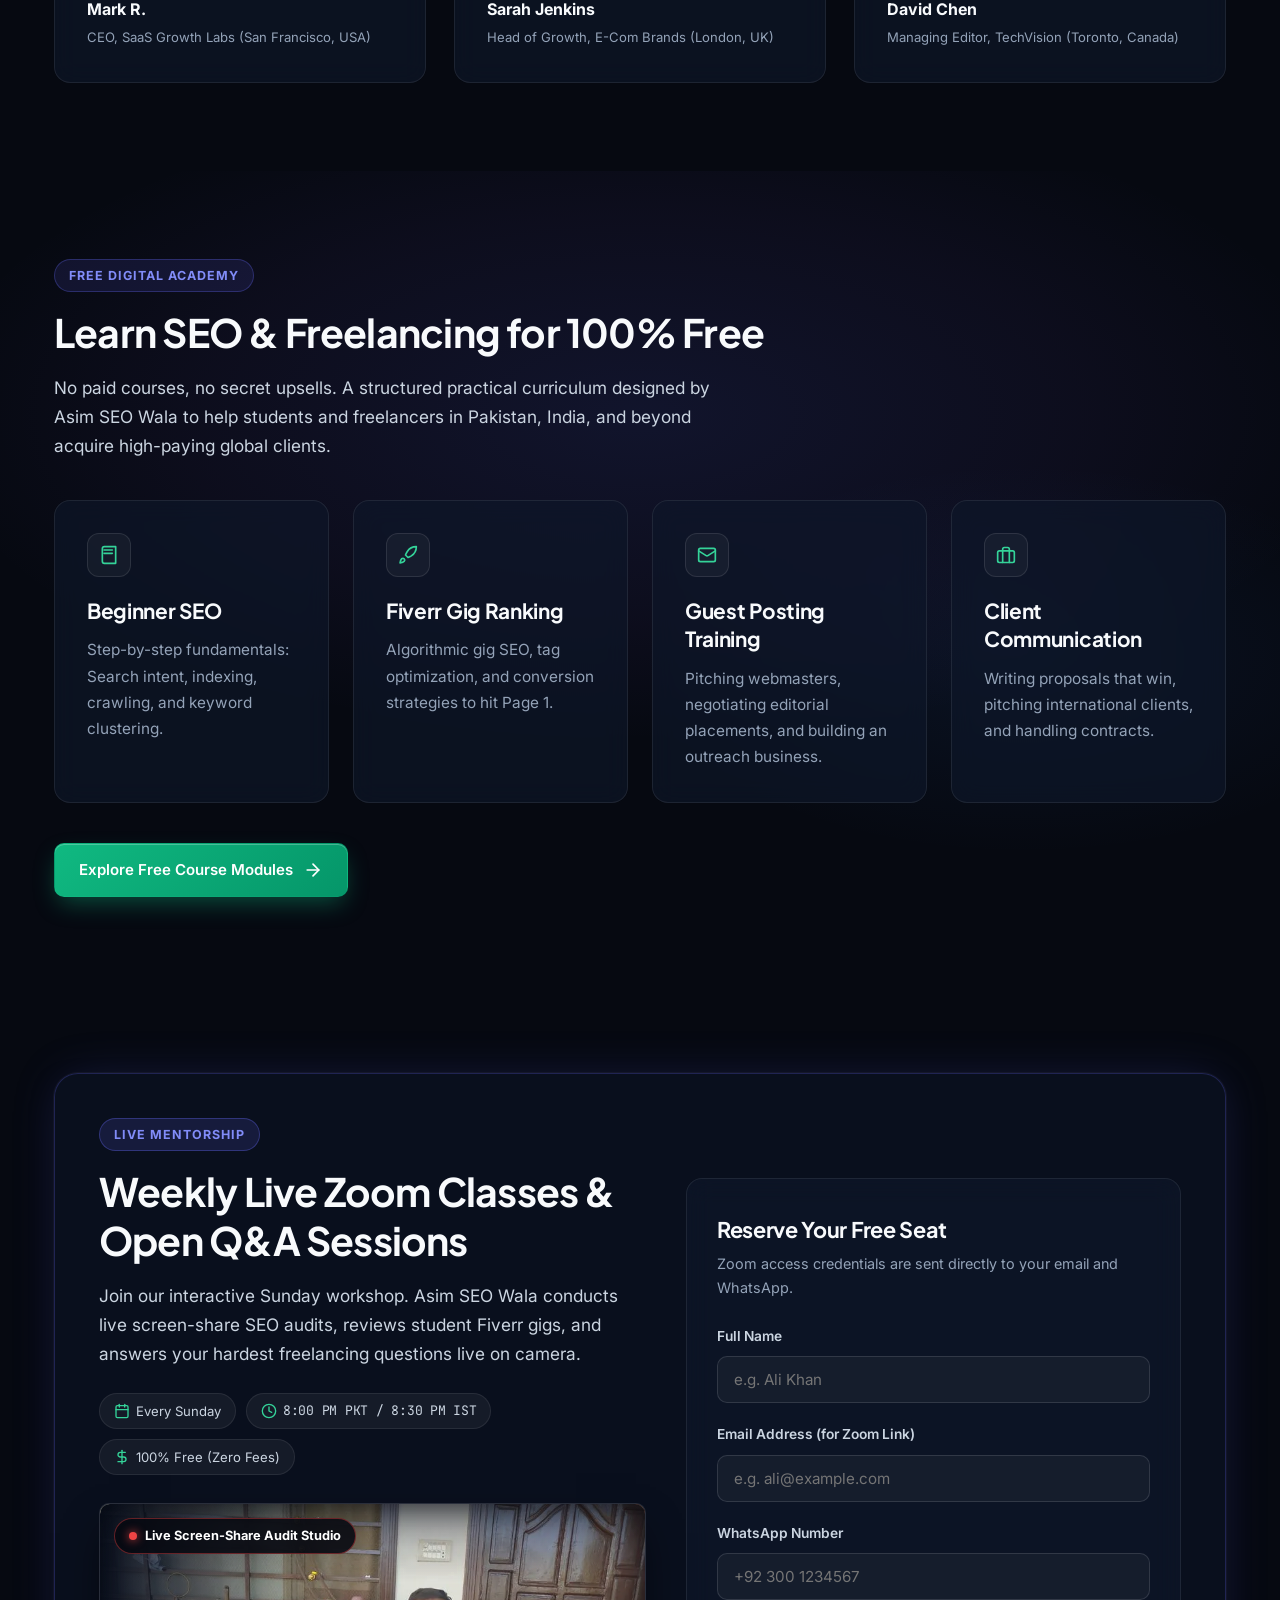
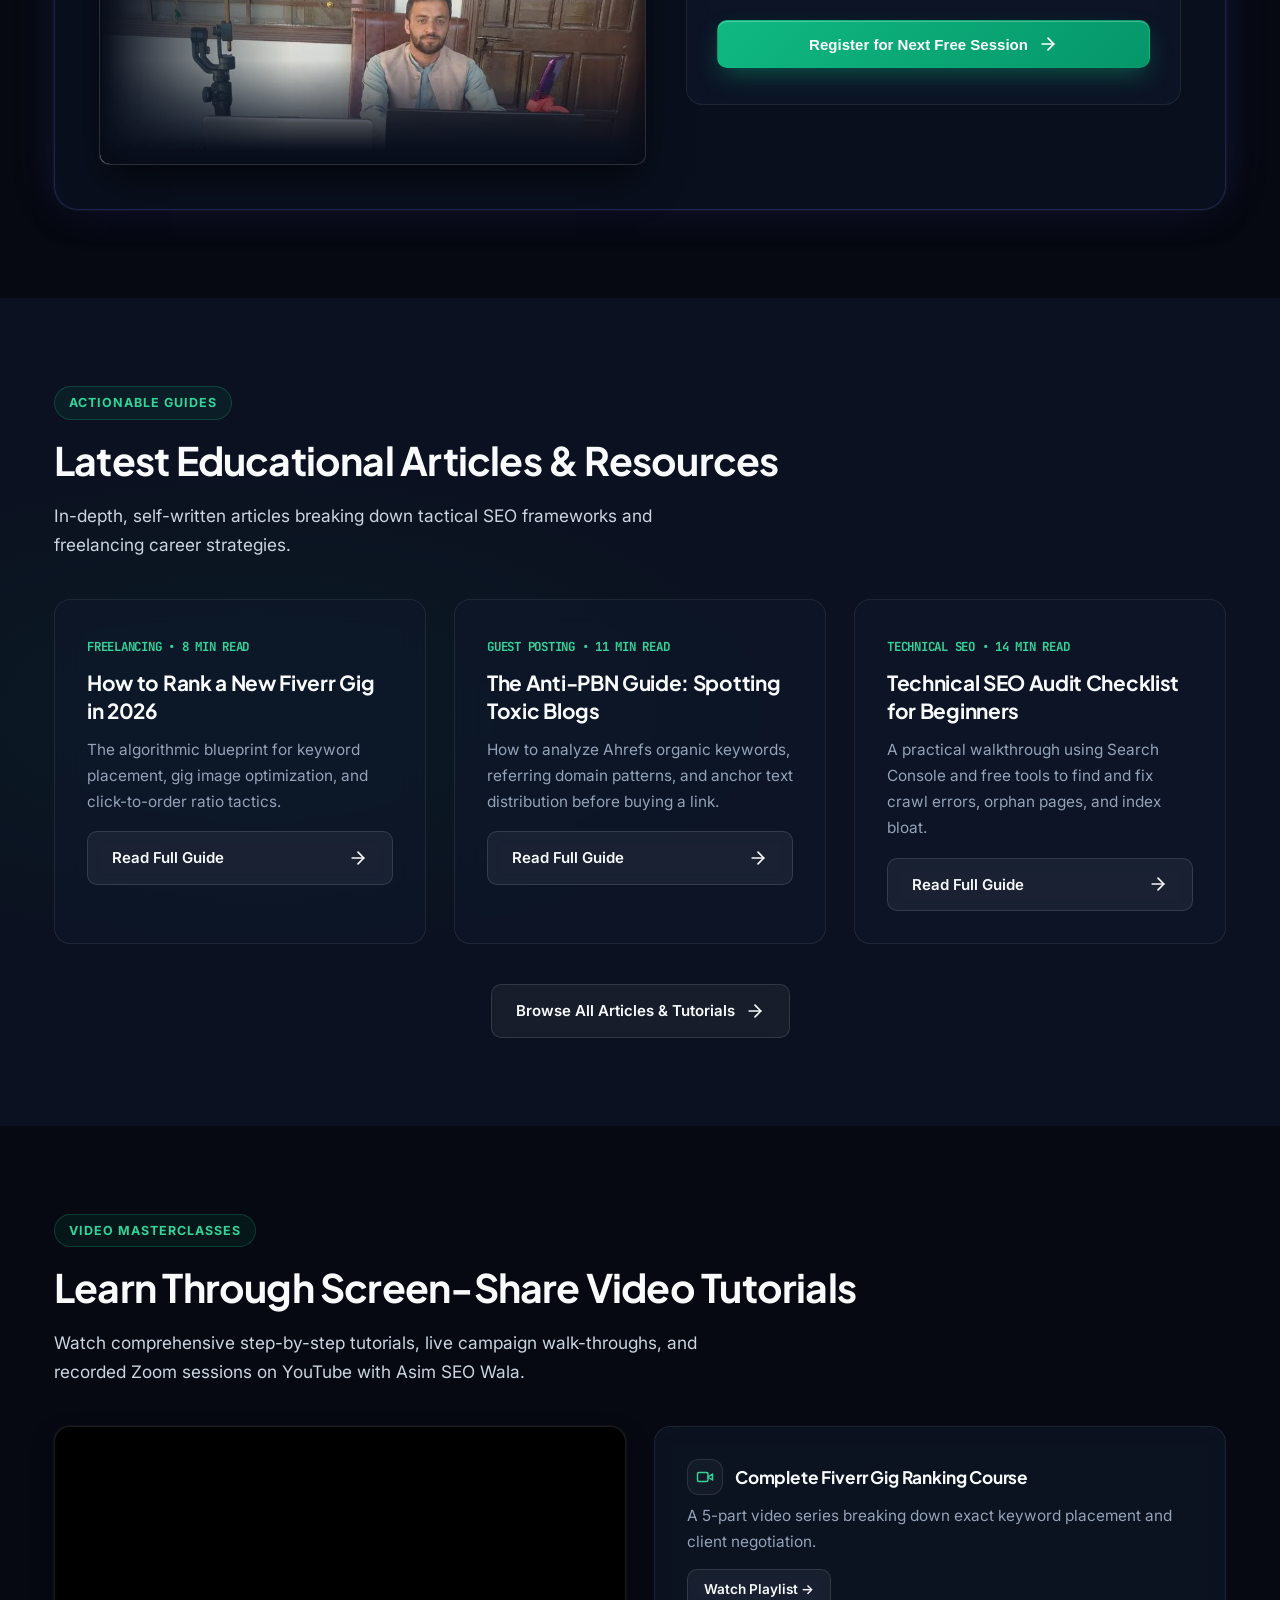
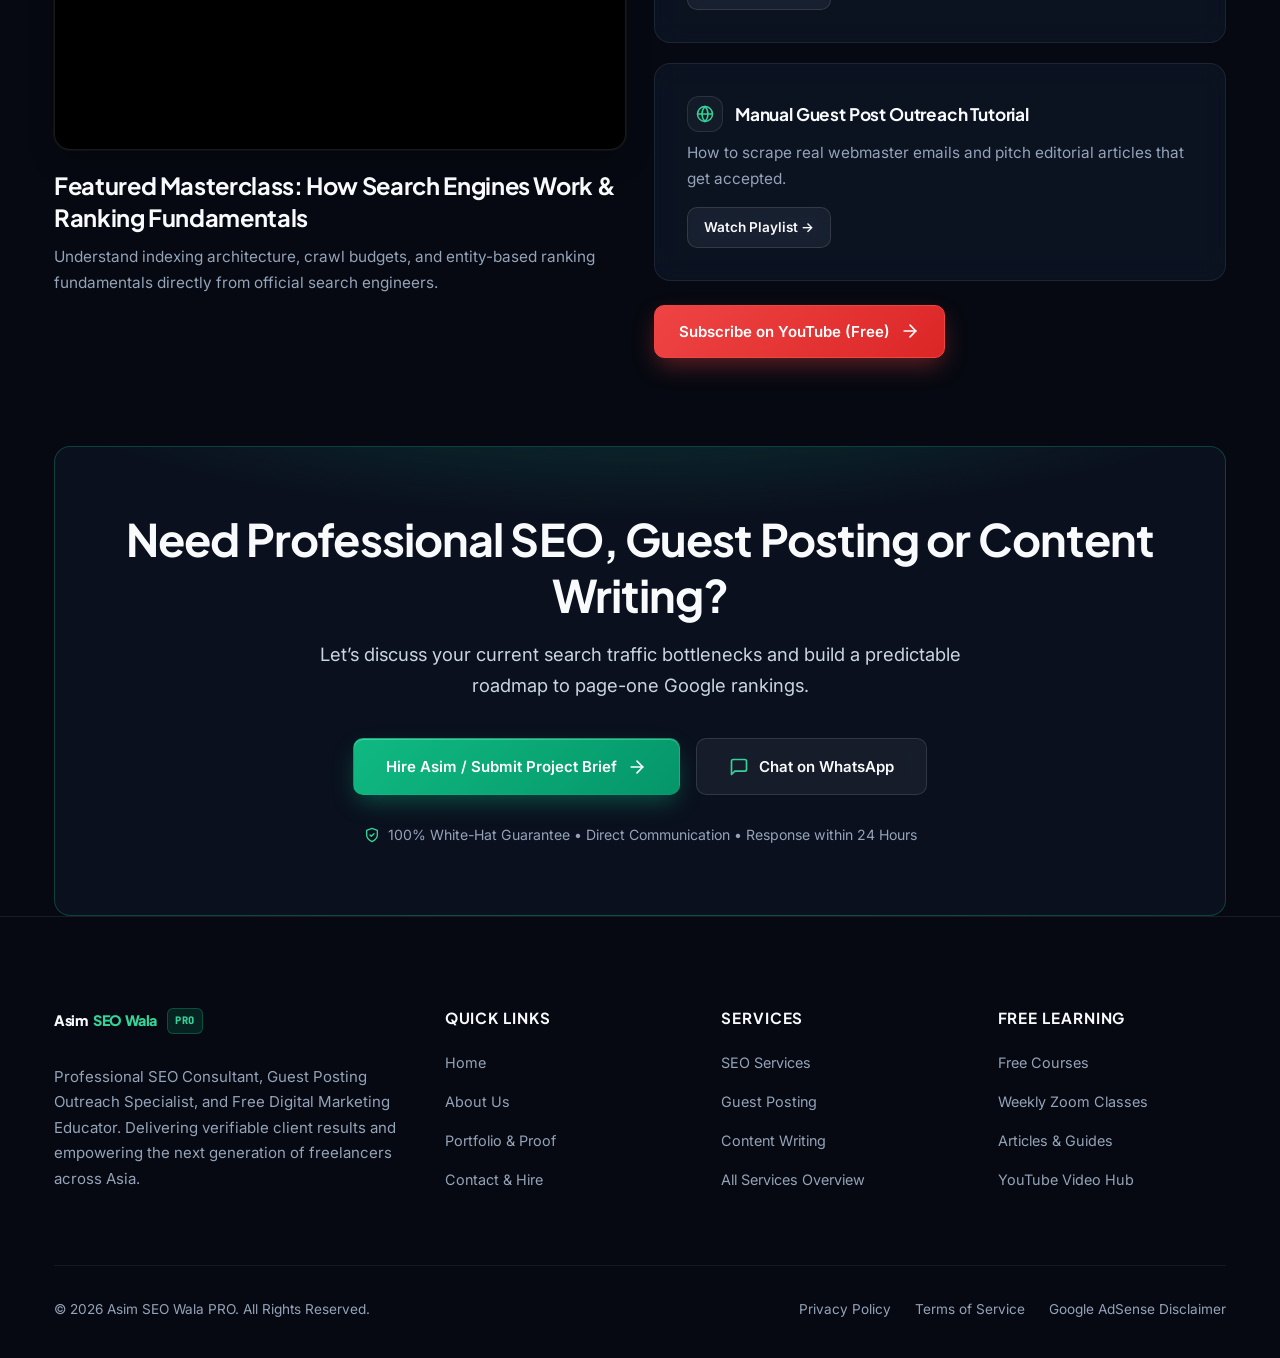
==== commit fa9bd144: "perf: maximum speed optimization - WebP images, lazy loading, non-blocking fonts, minified CSS/JS" ====
--- a/index.html
+++ b/index.html
@@ -90,8 +90,13 @@
 
   <link rel="preconnect" href="https://fonts.googleapis.com">
   <link rel="preconnect" href="https://fonts.gstatic.com" crossorigin>
-  <link href="https://fonts.googleapis.com/css2?family=Inter:wght@400;500;600;700&family=JetBrains+Mono:wght@500;600;700;800&family=Plus+Jakarta+Sans:wght@500;600;700;800&display=swap" rel="stylesheet">
-  <link rel="stylesheet" href="assets/css/styles.css">
+  <link rel="preload" as="style" href="https://fonts.googleapis.com/css2?family=Inter:wght@400;500;600;700&family=JetBrains+Mono:wght@500;600;700;800&family=Plus+Jakarta+Sans:wght@500;600;700;800&display=swap">
+  <link rel="stylesheet" href="https://fonts.googleapis.com/css2?family=Inter:wght@400;500;600;700&family=JetBrains+Mono:wght@500;600;700;800&family=Plus+Jakarta+Sans:wght@500;600;700;800&display=swap" media="print" onload="this.media='all'">
+  <noscript>
+    <link rel="stylesheet" href="https://fonts.googleapis.com/css2?family=Inter:wght@400;500;600;700&family=JetBrains+Mono:wght@500;600;700;800&family=Plus+Jakarta+Sans:wght@500;600;700;800&display=swap">
+  </noscript>
+  <link rel="preload" as="image" href="assets/images/asim-hero-headshot.webp" type="image/webp" fetchpriority="high">
+  <link rel="stylesheet" href="assets/css/styles.min.css">
 </head>
 <body>
 
@@ -210,7 +215,10 @@
               <span class="hero-portrait-badge">
                 <span class="pulse-indicator"></span> Asim — Founder & Lead SEO Strategist
               </span>
-              <img src="assets/images/asim-hero-headshot.jpg" alt="Asim - Founder & Lead SEO Strategist" class="hero-portrait-img">
+              <picture>
+                <source srcset="assets/images/asim-hero-headshot.webp" type="image/webp">
+                <img src="assets/images/asim-hero-headshot.jpg" alt="Asim - Founder & Lead SEO Strategist" class="hero-portrait-img" width="600" height="750" fetchpriority="high">
+              </picture>
             </div>
 
             <!-- Overlapping Search Console Analytics Card -->
@@ -349,7 +357,10 @@
               </div>
             </div>
             <div class="bento-split-right editorial-img-wrap">
-              <img src="assets/images/asim-china-expo.jpg" alt="Asim at International RACC Expo" class="crop-china-expo-vertical">
+              <picture>
+                <source srcset="assets/images/asim-china-expo.webp" type="image/webp">
+                <img src="assets/images/asim-china-expo.jpg" alt="Asim at International RACC Expo" class="crop-china-expo-vertical" width="799" height="1066" loading="lazy" decoding="async">
+              </picture>
               <div class="bento-img-badge-overlay">
                 <span>Global Networking & Outreach</span>
               </div>
@@ -359,7 +370,10 @@
           <!-- Bento Card 2 (Medium Span: Executive Desk with Pakistan Flag - Image at TOP) -->
           <div class="bento-card bento-span-5">
             <div class="editorial-img-wrap" style="margin-bottom: 20px;">
-              <img src="assets/images/asim-executive-desk.jpg" alt="Asim at Executive Desk with Pakistan Flag" class="crop-pakistan-desk-top">
+              <picture>
+                <source srcset="assets/images/asim-executive-desk.webp" type="image/webp">
+                <img src="assets/images/asim-executive-desk.jpg" alt="Asim at Executive Desk with Pakistan Flag" class="crop-pakistan-desk-top" width="800" height="600" loading="lazy" decoding="async">
+              </picture>
             </div>
             <div style="display: flex; align-items: center; justify-content: space-between; margin-bottom: 12px;">
               <div class="icon-box">
@@ -376,7 +390,10 @@
           <!-- Bento Card 3 (Medium Span: Outdoor Sunglasses Portrait - Image at TOP) -->
           <div class="bento-card bento-span-4">
             <div class="editorial-img-wrap" style="margin-bottom: 20px;">
-              <img src="assets/images/asim-outdoor-vest.jpg" alt="Asim - Founder Story" class="crop-outdoor-vest-top">
+              <picture>
+                <source srcset="assets/images/asim-outdoor-vest.webp" type="image/webp">
+                <img src="assets/images/asim-outdoor-vest.jpg" alt="Asim - Founder Story" class="crop-outdoor-vest-top" width="600" height="900" loading="lazy" decoding="async">
+              </picture>
             </div>
             <h3 class="card-title">Founder Lifestyle & Story</h3>
             <p class="card-text" style="margin-bottom: 20px;">
@@ -743,7 +760,10 @@
               <span class="live-studio-badge">
                 <span class="pulse-red"></span> Live Screen-Share Audit Studio
               </span>
-              <img src="assets/images/asim-live-studio.jpg" alt="Asim in Live Screen-Share Audit Studio" class="crop-live-studio">
+              <picture>
+                <source srcset="assets/images/asim-live-studio.webp" type="image/webp">
+                <img src="assets/images/asim-live-studio.jpg" alt="Asim in Live Screen-Share Audit Studio" class="crop-live-studio" width="800" height="600" loading="lazy" decoding="async">
+              </picture>
             </div>
           </div>
 
@@ -851,7 +871,7 @@
         <div class="grid-2">
           <div>
             <div style="background: #000; border-radius: var(--radius-md); overflow: hidden; position: relative; padding-top: 56.25%; border: 1px solid rgba(255,255,255,0.1); box-shadow: var(--shadow-card);">
-              <iframe style="position: absolute; top:0; left:0; width:100%; height:100%; border:0;" src="https://www.youtube-nocookie.com/embed/El3IZFGERbM" title="Featured Video Masterclass: How Search Works" allowfullscreen></iframe>
+              <iframe style="position: absolute; top:0; left:0; width:100%; height:100%; border:0;" src="https://www.youtube-nocookie.com/embed/El3IZFGERbM" title="Featured Video Masterclass: How Search Works" loading="lazy" allow="accelerometer; autoplay; clipboard-write; encrypted-media; gyroscope; picture-in-picture" allowfullscreen></iframe>
             </div>
             <h3 style="margin-top: 20px;">Featured Masterclass: How Search Engines Work & Ranking Fundamentals</h3>
             <p style="color: var(--c-slate-400); font-size: 0.96rem;">Understand indexing architecture, crawl budgets, and entity-based ranking fundamentals directly from official search engineers.</p>
@@ -975,6 +995,6 @@
     </div>
   </footer>
 
-  <script src="assets/js/main.js"></script>
+  <script src="assets/js/main.min.js" defer></script>
 </body>
 </html>
--- a/assets/css/styles.min.css
+++ b/assets/css/styles.min.css
@@ -0,0 +1 @@
+@import url('https://fonts.googleapis.com/css2?family=Inter:wght@400;500;600;700&family=JetBrains+Mono:wght@500;600;700;800&family=Plus+Jakarta+Sans:wght@500;600;700;800&display=swap');:root{--c-obsidian-950:#060911;--c-obsidian-900:#0B1120;--c-slate-900:#0f172a;--c-slate-800:#1e293b;--c-slate-700:#334155;--c-slate-600:#475569;--c-slate-400:#94a3b8;--c-slate-300:#cbd5e1;--c-slate-100:#f1f5f9;--c-white:#f8fafc;--c-emerald-500:#10b981;--c-emerald-400:#34d399;--c-emerald-600:#059669;--c-cyan-400:#38bdf8;--c-blue-500:#3b82f6;--c-blue-600:#2563eb;--c-indigo-500:#6366f1;--glass-card-bg:rgba(15,23,42,0.65);--glass-card-hover:rgba(15,23,42,0.85);--glass-card-border:rgba(255,255,255,0.08);--glass-card-border-hover:rgba(16,185,129,0.4);--glass-nav-bg:rgba(6,9,17,0.85);--glass-icon-bg:rgba(255,255,255,0.04);--glass-icon-border:rgba(255,255,255,0.1);--grad-emerald:linear-gradient(135deg,#10b981 0%,#059669 100%);--grad-emerald-text:linear-gradient(135deg,#34d399 0%,#10b981 40%,#38bdf8 100%);--grad-border-top:linear-gradient(90deg,transparent,#10b981 50%,#38bdf8 80%,transparent);--shadow-subtle:0 1px 2px rgba(0,0,0,0.4);--shadow-card:0 10px 30px -10px rgba(0,0,0,0.5),0 0 1px 1px rgba(255,255,255,0.05);--shadow-card-hover:0 25px 50px -12px rgba(0,0,0,0.7),0 0 25px -5px rgba(16,185,129,0.2);--shadow-glow-emerald:0 0 50px -10px rgba(16,185,129,0.35);--shadow-glow-purple:0 0 50px -10px rgba(99,102,241,0.25);--shadow-btn:0 10px 25px -5px rgba(16,185,129,0.4),inset 0 1px 0 rgba(255,255,255,0.25);--radius-xs:6px;--radius-sm:10px;--radius-md:16px;--radius-lg:24px;--radius-full:9999px;--max-w:1220px}*{box-sizing:border-box;margin:0;padding:0}html{scroll-behavior:smooth;background-color:var(--c-obsidian-950)}body{font-family:'Inter',-apple-system,BlinkMacSystemFont,"Segoe UI",Roboto,sans-serif;color:var(--c-slate-400);background-color:var(--c-obsidian-950);line-height:1.7;font-size:16px;-webkit-font-smoothing:antialiased;-moz-osx-font-smoothing:grayscale;overflow-x:hidden}a{color:inherit;text-decoration:none;transition:all 0.25s cubic-bezier(0.16,1,0.3,1)}picture{display:contents}img{max-width:100%;height:auto;display:block}.container{width:100%;max-width:var(--max-w);margin:0 auto;padding:0 24px}.editorial-img-wrap{position:relative;overflow:hidden;border-radius:var(--radius-sm);background:var(--c-obsidian-900)}.editorial-img-wrap::after{content:'';position:absolute;inset:0;pointer-events:none;box-shadow:inset 0 0 40px rgba(6,9,17,0.85);background:linear-gradient(to top,#0B1120 5%,transparent 45%);border-radius:inherit;z-index:2}.editorial-img-wrap img,.hero-portrait-frame img,.bento-card img,.live-studio-frame img,.crop-dell-desk{filter:contrast(1.06) saturate(0.95);transition:transform 0.5s cubic-bezier(0.16,1,0.3,1),filter 0.3s ease;display:block}h1,h2,h3,h4,h5{font-family:'Plus Jakarta Sans',-apple-system,BlinkMacSystemFont,"Segoe UI",Roboto,sans-serif;color:var(--c-white);font-weight:700;line-height:1.22;letter-spacing:-0.02em}h1{font-size:clamp(2.2rem,4vw,3.4rem);letter-spacing:-0.025em;line-height:1.18;margin-bottom:20px}h2{font-size:clamp(1.75rem,3.2vw,2.45rem);letter-spacing:-0.02em;line-height:1.25;margin-bottom:16px}h3{font-size:clamp(1.22rem,2vw,1.48rem);letter-spacing:-0.015em;line-height:1.35;margin-bottom:10px}h4{font-size:1.08rem;letter-spacing:-0.01em;line-height:1.4;margin-bottom:8px}.gradient-title{background:var(--grad-emerald-text);-webkit-background-clip:text;-webkit-text-fill-color:transparent;display:inline}.mono-metric{font-family:'JetBrains Mono',monospace;font-variant-numeric:tabular-nums;letter-spacing:-0.02em}.pill-badge{display:inline-flex;align-items:center;gap:8px;font-size:0.78rem;font-weight:700;text-transform:uppercase;letter-spacing:0.08em;color:var(--c-emerald-400);background:rgba(16,185,129,0.08);border:1px solid rgba(16,185,129,0.25);padding:5px 14px;border-radius:var(--radius-full);margin-bottom:16px}.section-subtext{font-size:1.08rem;color:var(--c-slate-300);max-width:660px;line-height:1.68;margin-bottom:40px}.icon{width:20px;height:20px;stroke-width:2;stroke:currentColor;fill:none;stroke-linecap:round;stroke-linejoin:round;display:inline-block;vertical-align:middle}.icon-box{width:44px;height:44px;display:inline-flex;align-items:center;justify-content:center;background:var(--glass-icon-bg);border:1px solid var(--glass-icon-border);border-radius:12px;color:var(--c-emerald-400);transition:all 0.25s ease;flex-shrink:0}.card:hover .icon-box,.bento-card:hover .icon-box{background:rgba(16,185,129,0.12);border-color:rgba(16,185,129,0.35);color:#ffffff;transform:scale(1.05)}.star-icon{width:16px;height:16px;fill:#f59e0b;stroke:#f59e0b}.site-header{position:sticky;top:0;z-index:1000;background:var(--glass-nav-bg);backdrop-filter:blur(16px);-webkit-backdrop-filter:blur(16px);border-bottom:1px solid rgba(255,255,255,0.08);transition:all 0.3s ease}.nav-container{display:flex;align-items:center;justify-content:space-between;height:76px}.site-logo{display:inline-flex;align-items:center;gap:6px;font-family:'Plus Jakarta Sans',sans-serif;font-size:1.35rem;font-weight:800;letter-spacing:-0.03em;color:var(--c-white)}.logo-brand{color:var(--c-white)}.logo-tag{color:var(--c-emerald-400)}.logo-badge{font-family:'JetBrains Mono',monospace;font-size:0.65rem;font-weight:800;letter-spacing:0.08em;padding:3px 7px;border-radius:var(--radius-xs);background:rgba(16,185,129,0.15);border:1px solid rgba(16,185,129,0.3);color:var(--c-emerald-400);margin-left:4px}.nav-menu{display:flex;align-items:center;gap:24px;list-style:none}.nav-item{position:relative}.nav-link{font-size:0.92rem;font-weight:500;color:var(--c-slate-400);padding:8px 12px;border-radius:var(--radius-xs)}.nav-link:hover,.nav-link.active{color:var(--c-white)}.has-dropdown{position:relative}.dropdown-toggle{background:none;border:none;cursor:pointer;font-family:inherit;font-size:0.95rem;font-weight:500;color:var(--c-slate-300);display:inline-flex;align-items:center;gap:6px;padding:0;transition:color 0.2s ease}.dropdown-toggle:hover,.has-dropdown:hover .dropdown-toggle,.has-dropdown.dropdown-open .dropdown-toggle{color:var(--c-white)}.dropdown-chevron{width:14px;height:14px;stroke-width:2.5;transition:transform 0.25s ease}.has-dropdown.dropdown-open .dropdown-chevron,.has-dropdown:hover .dropdown-chevron{transform:rotate(180deg)}.dropdown-menu{position:absolute;top:calc(100% + 12px);left:0;min-width:245px;background:rgba(11,17,32,0.98);backdrop-filter:blur(20px);-webkit-backdrop-filter:blur(20px);border:1px solid rgba(255,255,255,0.12);border-radius:var(--radius-sm);padding:8px;list-style:none;box-shadow:0 20px 45px -10px rgba(0,0,0,0.85),0 0 20px rgba(16,185,129,0.15);display:none;z-index:1000}.has-dropdown:hover .dropdown-menu,.has-dropdown.dropdown-open .dropdown-menu{display:block !important;animation:dropdown-pop 0.2s cubic-bezier(0.16,1,0.3,1)}@keyframes dropdown-pop{from{opacity:0;transform:translateY(-6px)}to{opacity:1;transform:translateY(0)}}.dropdown-item a{display:flex;align-items:center;justify-content:space-between;padding:10px 14px;font-size:0.9rem;font-weight:500;color:var(--c-slate-300);border-radius:var(--radius-xs);transition:all 0.2s ease}.dropdown-item a:hover{color:var(--c-white);background:rgba(255,255,255,0.08);transform:translateX(3px)}.mobile-toggle{display:none;background:var(--glass-icon-bg);border:1px solid var(--glass-icon-border);color:var(--c-white);padding:8px 12px;border-radius:var(--radius-xs);cursor:pointer}.btn{display:inline-flex;align-items:center;justify-content:center;gap:10px;font-size:0.94rem;font-weight:600;padding:13px 24px;border-radius:var(--radius-sm);cursor:pointer;border:1px solid transparent;transition:all 0.25s cubic-bezier(0.16,1,0.3,1);text-decoration:none;white-space:nowrap}.btn-primary{background:var(--grad-emerald);color:#ffffff !important;box-shadow:var(--shadow-btn)}.btn-primary:hover{transform:translateY(-2px);box-shadow:0 16px 32px -4px rgba(16,185,129,0.5),inset 0 1px 0 rgba(255,255,255,0.35);color:#ffffff !important}.btn-secondary{background:rgba(255,255,255,0.05);border:1px solid rgba(255,255,255,0.12);color:var(--c-white) !important;backdrop-filter:blur(8px)}.btn-secondary:hover{background:rgba(255,255,255,0.1);border-color:rgba(255,255,255,0.25);transform:translateY(-2px);color:#ffffff !important}.btn-outline-green{background:rgba(16,185,129,0.08);border:1px solid rgba(16,185,129,0.3);color:var(--c-emerald-400) !important}.btn-outline-green:hover{background:rgba(16,185,129,0.16);border-color:rgba(16,185,129,0.5);transform:translateY(-2px)}.hero-section{position:relative;padding:90px 0 60px;background-color:var(--c-obsidian-950);background-image:radial-gradient(ellipse 70% 50% at 50% -10%,rgba(16,185,129,0.12) 0%,transparent 70%),radial-gradient(ellipse 60% 40% at 90% 25%,rgba(59,130,246,0.08) 0%,transparent 60%);overflow:hidden}.hero-grid{display:grid;grid-template-columns:1.15fr 0.95fr;gap:48px;align-items:center}.status-pill{display:inline-flex;align-items:center;gap:10px;font-size:0.85rem;font-weight:600;color:var(--c-emerald-400);background:rgba(16,185,129,0.08);border:1px solid rgba(16,185,129,0.25);padding:6px 16px;border-radius:var(--radius-full);margin-bottom:24px}.pulse-indicator{width:8px;height:8px;background-color:var(--c-emerald-500);border-radius:50%;box-shadow:0 0 10px var(--c-emerald-400);animation:pulse-dot 2s infinite ease-in-out}@keyframes pulse-dot{0%,100%{transform:scale(1);opacity:1}50%{transform:scale(1.35);opacity:0.6}}.hero-description{font-size:1.12rem;color:var(--c-slate-300);line-height:1.8;margin-bottom:36px;max-width:620px}.hero-cta-group{display:flex;flex-wrap:wrap;gap:14px;margin-bottom:48px}.hero-proof-strip{display:flex;gap:36px;padding-top:24px;border-top:1px solid rgba(255,255,255,0.08)}.proof-metric{display:flex;flex-direction:column}.proof-metric strong{font-family:'JetBrains Mono',monospace;font-size:1.6rem;font-weight:800;color:var(--c-white);line-height:1.2}.proof-metric span{font-size:0.82rem;color:var(--c-slate-400);font-weight:500}.hero-stage-container{position:relative;width:100%;max-width:520px;min-height:480px;margin-left:auto;display:flex;justify-content:flex-end}.hero-ambient-glow{position:absolute;top:10%;right:10%;width:320px;height:320px;background:radial-gradient(circle,rgba(16,185,129,0.22) 0%,rgba(59,130,246,0.12) 40%,transparent 70%);filter:blur(40px);pointer-events:none;z-index:1}.hero-portrait-frame{position:relative;width:100%;max-width:340px;aspect-ratio:4 / 5;border-radius:20px;overflow:hidden;border:1px solid rgba(255,255,255,0.12);background:rgba(15,23,42,0.7);box-shadow:0 25px 60px -15px rgba(0,0,0,0.9),var(--shadow-glow-emerald);z-index:2;margin-left:auto}.hero-portrait-frame::after{content:'';position:absolute;inset:0;pointer-events:none;box-shadow:inset 0 0 40px rgba(6,9,17,0.85);background:linear-gradient(to top,#0B1120 5%,transparent 45%);border-radius:inherit;z-index:3}.hero-portrait-img{width:100%;height:100%;object-fit:cover;object-position:top center;filter:contrast(1.06) saturate(0.95);display:block}.hero-portrait-badge{position:absolute;top:16px;right:16px;display:inline-flex;align-items:center;gap:8px;font-size:0.8rem;font-weight:600;color:var(--c-white);background:rgba(6,9,17,0.88);backdrop-filter:blur(12px);-webkit-backdrop-filter:blur(12px);border:1px solid rgba(16,185,129,0.35);padding:6px 14px;border-radius:var(--radius-full);box-shadow:0 10px 25px -5px rgba(0,0,0,0.6);z-index:4}.seo-console-overlap-card{position:absolute;bottom:-20px;left:-30px;width:340px;background:rgba(15,23,42,0.92);backdrop-filter:blur(20px);-webkit-backdrop-filter:blur(20px);border:1px solid rgba(255,255,255,0.12);border-radius:16px;padding:20px 22px;box-shadow:0 25px 50px -10px rgba(0,0,0,0.85),0 0 30px -5px rgba(16,185,129,0.25);z-index:10}.console-header{display:flex;align-items:center;justify-content:space-between;margin-bottom:14px;padding-bottom:12px;border-bottom:1px solid rgba(255,255,255,0.08)}.console-header-brand{display:flex;align-items:center;gap:8px;font-size:0.85rem;font-weight:700;color:var(--c-white)}.console-header-badge{font-family:'JetBrains Mono',monospace;font-size:0.72rem;font-weight:700;color:var(--c-emerald-400);background:rgba(16,185,129,0.12);border:1px solid rgba(16,185,129,0.25);padding:3px 8px;border-radius:var(--radius-xs)}.console-metrics-row{display:grid;grid-template-columns:1fr 1fr;gap:14px;margin-bottom:16px}.console-stat-box{background:rgba(255,255,255,0.03);border:1px solid rgba(255,255,255,0.06);border-radius:var(--radius-xs);padding:10px 14px}.stat-label{font-size:0.75rem;color:var(--c-slate-400);text-transform:uppercase;letter-spacing:0.06em;margin-bottom:2px}.stat-val{font-family:'JetBrains Mono',monospace;font-size:1.35rem;font-weight:800;color:var(--c-white);line-height:1.2}.stat-growth{font-family:'JetBrains Mono',monospace;font-size:0.75rem;font-weight:700;color:var(--c-emerald-400);margin-top:2px}.console-spline-box{width:100%;height:80px;margin-bottom:12px;position:relative}.spline-svg{width:100%;height:100%;overflow:visible}.console-verified-footer{display:flex;align-items:center;justify-content:space-between;font-size:0.78rem;color:var(--c-slate-400);padding-top:10px;border-top:1px solid rgba(255,255,255,0.06)}.logo-ticker-section{padding:28px 0;background:var(--c-obsidian-900);border-top:1px solid rgba(255,255,255,0.06);border-bottom:1px solid rgba(255,255,255,0.06);overflow:hidden;position:relative}.ticker-fade-mask{width:100%;overflow:hidden;mask-image:linear-gradient(to right,transparent,black 15%,black 85%,transparent);-webkit-mask-image:linear-gradient(to right,transparent,black 15%,black 85%,transparent)}.ticker-track{display:flex;width:max-content;animation:marquee-scroll 28s linear infinite}.ticker-content{display:flex;align-items:center;gap:36px;padding-right:36px}.ticker-item{display:inline-flex;align-items:center;gap:10px;font-family:'Plus Jakarta Sans',sans-serif;font-size:0.95rem;font-weight:700;letter-spacing:-0.01em;color:var(--c-slate-400);white-space:nowrap;transition:color 0.25s ease}.ticker-item:hover{color:var(--c-white)}.ticker-dot{width:4px;height:4px;background:var(--c-emerald-500);border-radius:50%;opacity:0.6}@keyframes marquee-scroll{0%{transform:translateX(0)}100%{transform:translateX(-50%)}}section{padding:88px 0;position:relative}.bg-alt{background-color:var(--c-obsidian-900);background-image:radial-gradient(ellipse 70% 50% at 20% 50%,rgba(16,185,129,0.06) 0%,transparent 60%)}.bg-academy-glow{background-color:var(--c-obsidian-950);background-image:radial-gradient(ellipse 70% 50% at 50% 30%,rgba(99,102,241,0.12) 0%,rgba(139,92,246,0.05) 50%,transparent 80%),radial-gradient(ellipse 50% 40% at 80% 60%,rgba(59,130,246,0.08) 0%,transparent 60%)}.card{position:relative;background:var(--glass-card-bg);backdrop-filter:blur(12px);-webkit-backdrop-filter:blur(12px);border:1px solid var(--glass-card-border);border-radius:var(--radius-md);padding:32px;transition:all 0.3s cubic-bezier(0.16,1,0.3,1);overflow:hidden}.card:hover{border-color:var(--glass-card-border-hover);transform:translateY(-4px);box-shadow:var(--shadow-card-hover)}.card-title{color:var(--c-white);font-size:1.3rem;margin-bottom:12px}.card-text{color:var(--c-slate-400);font-size:0.96rem;line-height:1.7}.grid-2{display:grid;grid-template-columns:repeat(2,1fr);gap:28px}.grid-3{display:grid;grid-template-columns:repeat(3,1fr);gap:28px}.grid-4{display:grid;grid-template-columns:repeat(4,1fr);gap:24px}.bento-grid{display:grid;grid-template-columns:repeat(12,1fr);gap:24px}.bento-card{position:relative;background:var(--glass-card-bg);backdrop-filter:blur(14px);-webkit-backdrop-filter:blur(14px);border:1px solid var(--glass-card-border);border-radius:var(--radius-md);padding:32px;transition:all 0.3s cubic-bezier(0.16,1,0.3,1);overflow:hidden;display:flex;flex-direction:column}.bento-card:hover{border-color:var(--glass-card-border-hover);transform:translateY(-4px);box-shadow:var(--shadow-card-hover)}.bento-span-7{grid-column:span 7}.bento-span-5{grid-column:span 5}.bento-span-4{grid-column:span 4}.bento-split-card{padding:0 !important;display:grid !important;grid-template-columns:1fr 1fr;align-items:stretch}.bento-split-left{padding:32px;display:flex;flex-direction:column}.bento-split-right{position:relative;height:100%;min-height:320px}.crop-china-expo-vertical{width:100%;height:100%;min-height:320px;object-fit:cover;object-position:center 15%;display:block}.bento-img-badge-overlay{position:absolute;bottom:16px;left:16px;right:16px;z-index:3}.bento-img-badge-overlay span{font-size:0.78rem;font-weight:700;color:var(--c-white);background:rgba(6,9,17,0.88);backdrop-filter:blur(8px);border:1px solid rgba(16,185,129,0.35);padding:5px 12px;border-radius:var(--radius-full);display:inline-block}.crop-pakistan-desk-top{width:100%;height:220px;object-fit:cover;object-position:center 18%;display:block}.crop-outdoor-vest-top{width:100%;height:220px;object-fit:cover;object-position:center 12%;display:block}.service-card-premium{position:relative;background:var(--glass-card-bg);backdrop-filter:blur(12px);-webkit-backdrop-filter:blur(12px);border:1px solid var(--glass-card-border);border-radius:var(--radius-md);padding:36px 32px;transition:all 0.3s cubic-bezier(0.16,1,0.3,1);overflow:hidden;display:flex;flex-direction:column}.service-card-premium::before{content:'';position:absolute;top:0;left:0;right:0;height:2px;background:var(--grad-border-top);opacity:0.8;transition:opacity 0.3s ease}.service-card-premium:hover{border-color:var(--glass-card-border-hover);transform:translateY(-5px);box-shadow:var(--shadow-card-hover)}.service-card-premium:hover::before{opacity:1;height:3px}.deliverable-tags{display:flex;flex-wrap:wrap;gap:8px;margin:20px 0 24px}.deliverable-tag{font-family:'JetBrains Mono',monospace;font-size:0.74rem;font-weight:600;color:var(--c-slate-300);background:rgba(255,255,255,0.04);border:1px solid rgba(255,255,255,0.09);padding:4px 10px;border-radius:var(--radius-xs)}.card-action{margin-top:auto;padding-top:16px}.case-card{position:relative;background:var(--glass-card-bg);backdrop-filter:blur(12px);-webkit-backdrop-filter:blur(12px);border:1px solid var(--glass-card-border);border-radius:var(--radius-md);padding:32px;transition:all 0.3s ease;display:flex;flex-direction:column}.case-card:hover{border-color:var(--glass-card-border-hover);transform:translateY(-4px);box-shadow:var(--shadow-card-hover)}.case-metric{font-family:'JetBrains Mono',monospace;font-size:2.2rem;font-weight:800;background:var(--grad-emerald-text);-webkit-background-clip:text;-webkit-text-fill-color:transparent;line-height:1.1;margin-bottom:8px}.sparkline-box{width:100%;height:48px;margin:14px 0 16px}.sparkline-svg{width:100%;height:100%;overflow:visible}.case-tag{display:inline-block;font-family:'JetBrains Mono',monospace;font-size:0.76rem;font-weight:700;text-transform:uppercase;color:var(--c-emerald-400);margin-bottom:8px}.zoom-cta-card{display:grid;grid-template-columns:1.05fr 0.95fr;gap:40px;background:rgba(11,17,32,0.9);border:1px solid rgba(99,102,241,0.25);border-radius:var(--radius-lg);padding:44px;box-shadow:var(--shadow-glow-purple),var(--shadow-card);align-items:center}.live-studio-frame{position:relative;border-radius:var(--radius-sm);overflow:hidden;border:1px solid rgba(255,255,255,0.12);box-shadow:0 20px 40px -10px rgba(0,0,0,0.7);background:var(--c-obsidian-900)}.live-studio-frame::after{content:'';position:absolute;inset:0;pointer-events:none;background:linear-gradient(to right,#0B1120 0%,transparent 35%),linear-gradient(to top,#0B1120 5%,transparent 40%),linear-gradient(to bottom,rgba(6,9,17,0.4) 0%,transparent 30%);box-shadow:inset 0 0 35px rgba(6,9,17,0.9);border-radius:inherit;z-index:2}.crop-live-studio{width:100%;height:260px;object-fit:cover;object-position:70% 25%;display:block}.live-studio-badge{position:absolute;top:14px;left:14px;display:inline-flex;align-items:center;gap:8px;font-size:0.8rem;font-weight:700;color:#ffffff;background:rgba(6,9,17,0.88);backdrop-filter:blur(10px);-webkit-backdrop-filter:blur(10px);border:1px solid rgba(239,68,68,0.4);padding:6px 14px;border-radius:var(--radius-full);z-index:4}.pulse-red{width:8px;height:8px;background-color:#ef4444;border-radius:50%;box-shadow:0 0 10px #ef4444;animation:pulse-dot 1.5s infinite ease-in-out}.zoom-meta-tags{display:flex;flex-wrap:wrap;gap:10px;margin:20px 0 28px}.zoom-meta-tag{display:inline-flex;align-items:center;gap:6px;font-size:0.82rem;color:var(--c-slate-300);background:rgba(255,255,255,0.05);border:1px solid rgba(255,255,255,0.08);padding:6px 14px;border-radius:var(--radius-full)}.crop-dell-desk{width:100%;height:380px;object-fit:cover;object-position:top left;border-radius:var(--radius-md);border:1px solid rgba(255,255,255,0.1)}.form-group{margin-bottom:20px}.form-label{display:block;font-size:0.86rem;font-weight:600;color:var(--c-slate-300);margin-bottom:8px}.form-control{width:100%;background:rgba(255,255,255,0.04);border:1px solid rgba(255,255,255,0.12);border-radius:var(--radius-sm);padding:13px 16px;color:var(--c-white);font-size:0.95rem;font-family:inherit;transition:all 0.25s ease}.form-control:focus{outline:none;border-color:var(--c-emerald-500);background:rgba(255,255,255,0.07);box-shadow:0 0 0 3px rgba(16,185,129,0.2)}textarea.form-control{min-height:120px;resize:vertical}.toc-box{background:var(--glass-card-bg);backdrop-filter:blur(12px);-webkit-backdrop-filter:blur(12px);border:1px solid var(--glass-card-border);border-radius:var(--radius-md);padding:24px;margin-bottom:36px}.toc-title{font-size:1.1rem;color:var(--c-white);margin-bottom:14px;display:flex;align-items:center;gap:8px}.toc-list{list-style:none}.toc-list li{margin-bottom:10px}.toc-list a{color:var(--c-slate-400);font-size:0.92rem;display:inline-flex;align-items:center;gap:8px}.toc-list a:hover{color:var(--c-emerald-400);transform:translateX(4px)}.adsense-slot{background:rgba(255,255,255,0.02);border:1px dashed rgba(255,255,255,0.1);border-radius:var(--radius-sm);padding:20px;text-align:center;color:var(--c-slate-500);font-size:0.82rem;margin:32px 0}.site-footer{background:var(--c-obsidian-950);border-top:1px solid rgba(255,255,255,0.08);padding:90px 0 36px}.footer-grid{display:grid;grid-template-columns:1.5fr 1fr 1fr 1fr;gap:48px;margin-bottom:60px}.footer-col h4{font-size:0.95rem;text-transform:uppercase;letter-spacing:0.06em;color:var(--c-white);margin-bottom:20px}.footer-col ul{list-style:none}.footer-col li{margin-bottom:12px}.footer-col a{font-size:0.9rem;color:var(--c-slate-400)}.footer-col a:hover{color:var(--c-emerald-400)}.footer-bottom{display:flex;align-items:center;justify-content:space-between;padding-top:32px;border-top:1px solid rgba(255,255,255,0.06);font-size:0.85rem;color:var(--c-slate-500)}@media (max-width:1024px){.hero-grid{grid-template-columns:1fr;gap:48px}.hero-stage-container{max-width:380px;margin:0 auto;justify-content:center;min-height:auto}.seo-console-overlap-card{position:relative;bottom:0;left:0;width:100%;max-width:380px;margin:-24px auto 0}.grid-4{grid-template-columns:repeat(2,1fr)}.grid-3{grid-template-columns:repeat(2,1fr)}.bento-span-7,.bento-span-5,.bento-span-4{grid-column:span 12}.bento-split-card{grid-template-columns:1fr !important}.bento-split-right,.crop-china-expo-vertical{min-height:280px;height:280px}.zoom-cta-card{grid-template-columns:1fr}.footer-grid{grid-template-columns:repeat(2,1fr)}}@media (max-width:768px){section{padding:68px 0}.mobile-toggle{display:block}.nav-menu{position:fixed !important;top:76px !important;left:0 !important;width:100vw !important;height:calc(100vh - 76px) !important;min-height:calc(100vh - 76px) !important;background:#060911 !important;background-color:#060911 !important;backdrop-filter:none !important;-webkit-backdrop-filter:none !important;border-bottom:2px solid rgba(16,185,129,0.4) !important;box-shadow:0 30px 60px rgba(0,0,0,0.98) !important;flex-direction:column !important;padding:20px 18px 60px !important;gap:12px !important;display:none;overflow-y:auto !important;-webkit-overflow-scrolling:touch !important;z-index:99999 !important}.nav-menu.open{display:flex;animation:menu-slide-down 0.25s cubic-bezier(0.16,1,0.3,1)}@keyframes menu-slide-down{from{opacity:0;transform:translateY(-8px)}to{opacity:1;transform:translateY(0)}}.nav-menu .nav-item{width:100%}.nav-menu .nav-link:not(.dropdown-toggle){display:flex;align-items:center;justify-content:space-between;width:100%;font-size:1.05rem;font-weight:600;color:var(--c-slate-200);padding:12px 16px;background:rgba(255,255,255,0.03);border:1px solid rgba(255,255,255,0.06);border-radius:10px;transition:all 0.2s ease}.nav-menu .nav-link:hover,.nav-menu .nav-link.active{color:#FAFAFA;background:rgba(16,185,129,0.12);border-color:rgba(16,185,129,0.35)}.dropdown-toggle{width:100%;display:flex;align-items:center;justify-content:space-between;font-size:1.05rem;font-weight:600;color:var(--c-slate-200);padding:12px 16px;background:rgba(255,255,255,0.03);border:1px solid rgba(255,255,255,0.06);border-radius:10px;cursor:pointer;transition:all 0.2s ease}.has-dropdown.dropdown-open .dropdown-toggle{color:#FAFAFA;background:rgba(16,185,129,0.12);border-color:rgba(16,185,129,0.35)}.dropdown-menu{position:static;display:none !important;background:rgba(11,17,32,0.98);border:1px solid rgba(16,185,129,0.25);border-radius:10px;margin-top:8px;padding:8px;box-shadow:0 10px 25px rgba(0,0,0,0.5);width:100%}.has-dropdown.dropdown-open .dropdown-menu{display:block !important;animation:dropdown-pop 0.2s ease}.dropdown-item a{padding:10px 14px;font-size:0.94rem;color:var(--c-slate-300)}.nav-menu .nav-item .btn-primary{width:100%;margin-top:8px;padding:14px;font-size:1.02rem;font-weight:700;justify-content:center;box-shadow:0 8px 24px rgba(16,185,129,0.25)}.grid-2,.grid-3,.grid-4{grid-template-columns:1fr}.bento-grid{grid-template-columns:1fr;gap:20px}.bento-span-7,.bento-span-5,.bento-span-4{grid-column:span 1}.bento-split-card{grid-template-columns:1fr !important}.bento-split-left{padding:24px 20px}.bento-split-right,.crop-china-expo-vertical{min-height:240px;height:240px}.crop-pakistan-desk-top,.crop-outdoor-vest-top{height:200px}.hero-stage-container{max-width:320px;width:100%;margin:0 auto}.hero-portrait-frame{max-width:280px;margin:0 auto}.seo-console-overlap-card{width:100%;max-width:320px;padding:16px 18px;margin-top:-20px;border-radius:14px}.console-metrics-row{grid-template-columns:1fr;gap:8px}.console-stat-box{padding:8px 12px}.hero-proof-strip{display:grid;grid-template-columns:repeat(3,1fr);gap:16px}.zoom-cta-card{padding:32px 22px;gap:28px}.live-studio-frame{margin-top:18px}.crop-live-studio{height:210px}.footer-grid{grid-template-columns:1fr}.footer-bottom{flex-direction:column;gap:16px;text-align:center}}@media (max-width:480px){.container{padding:0 18px}h1{font-size:clamp(1.85rem,7.5vw,2.25rem);line-height:1.22}h2{font-size:clamp(1.5rem,5.5vw,1.85rem)}.hero-description{font-size:1rem;line-height:1.7;margin-bottom:28px}.hero-cta-group{flex-direction:column;width:100%}.hero-cta-group .btn{width:100%}.hero-proof-strip{grid-template-columns:1fr;gap:12px}.proof-metric strong{font-size:1.35rem}.card{padding:24px 18px}.service-card-premium{padding:26px 18px}.case-card{padding:26px 18px}}.toast-container{position:fixed;top:24px;right:24px;z-index:99999;display:flex;flex-direction:column;gap:12px;pointer-events:none;max-width:440px;width:calc(100% - 48px)}.toast-card{pointer-events:auto;display:flex;align-items:flex-start;gap:14px;background:rgba(11,17,32,0.96);border:1px solid rgba(16,185,129,0.4);box-shadow:0 20px 40px rgba(0,0,0,0.6),0 0 24px rgba(16,185,129,0.15);border-radius:12px;padding:16px 18px;backdrop-filter:blur(16px);-webkit-backdrop-filter:blur(16px);transform:translateY(-20px);opacity:0;transition:all 0.3s cubic-bezier(0.16,1,0.3,1)}.toast-card.show{transform:translateY(0);opacity:1}.toast-icon{width:24px;height:24px;flex-shrink:0;color:#10B981;margin-top:2px}.toast-content{flex:1}.toast-title{font-family:var(--font-heading);font-size:0.95rem;font-weight:700;color:#FAFAFA;margin-bottom:4px}.toast-desc{font-size:0.85rem;color:#94A3B8;line-height:1.5}.toast-close{background:none;border:none;color:#64748B;cursor:pointer;padding:4px;display:flex;align-items:center;justify-content:center;border-radius:6px;transition:color 0.2s ease}.toast-close:hover{color:#FAFAFA}
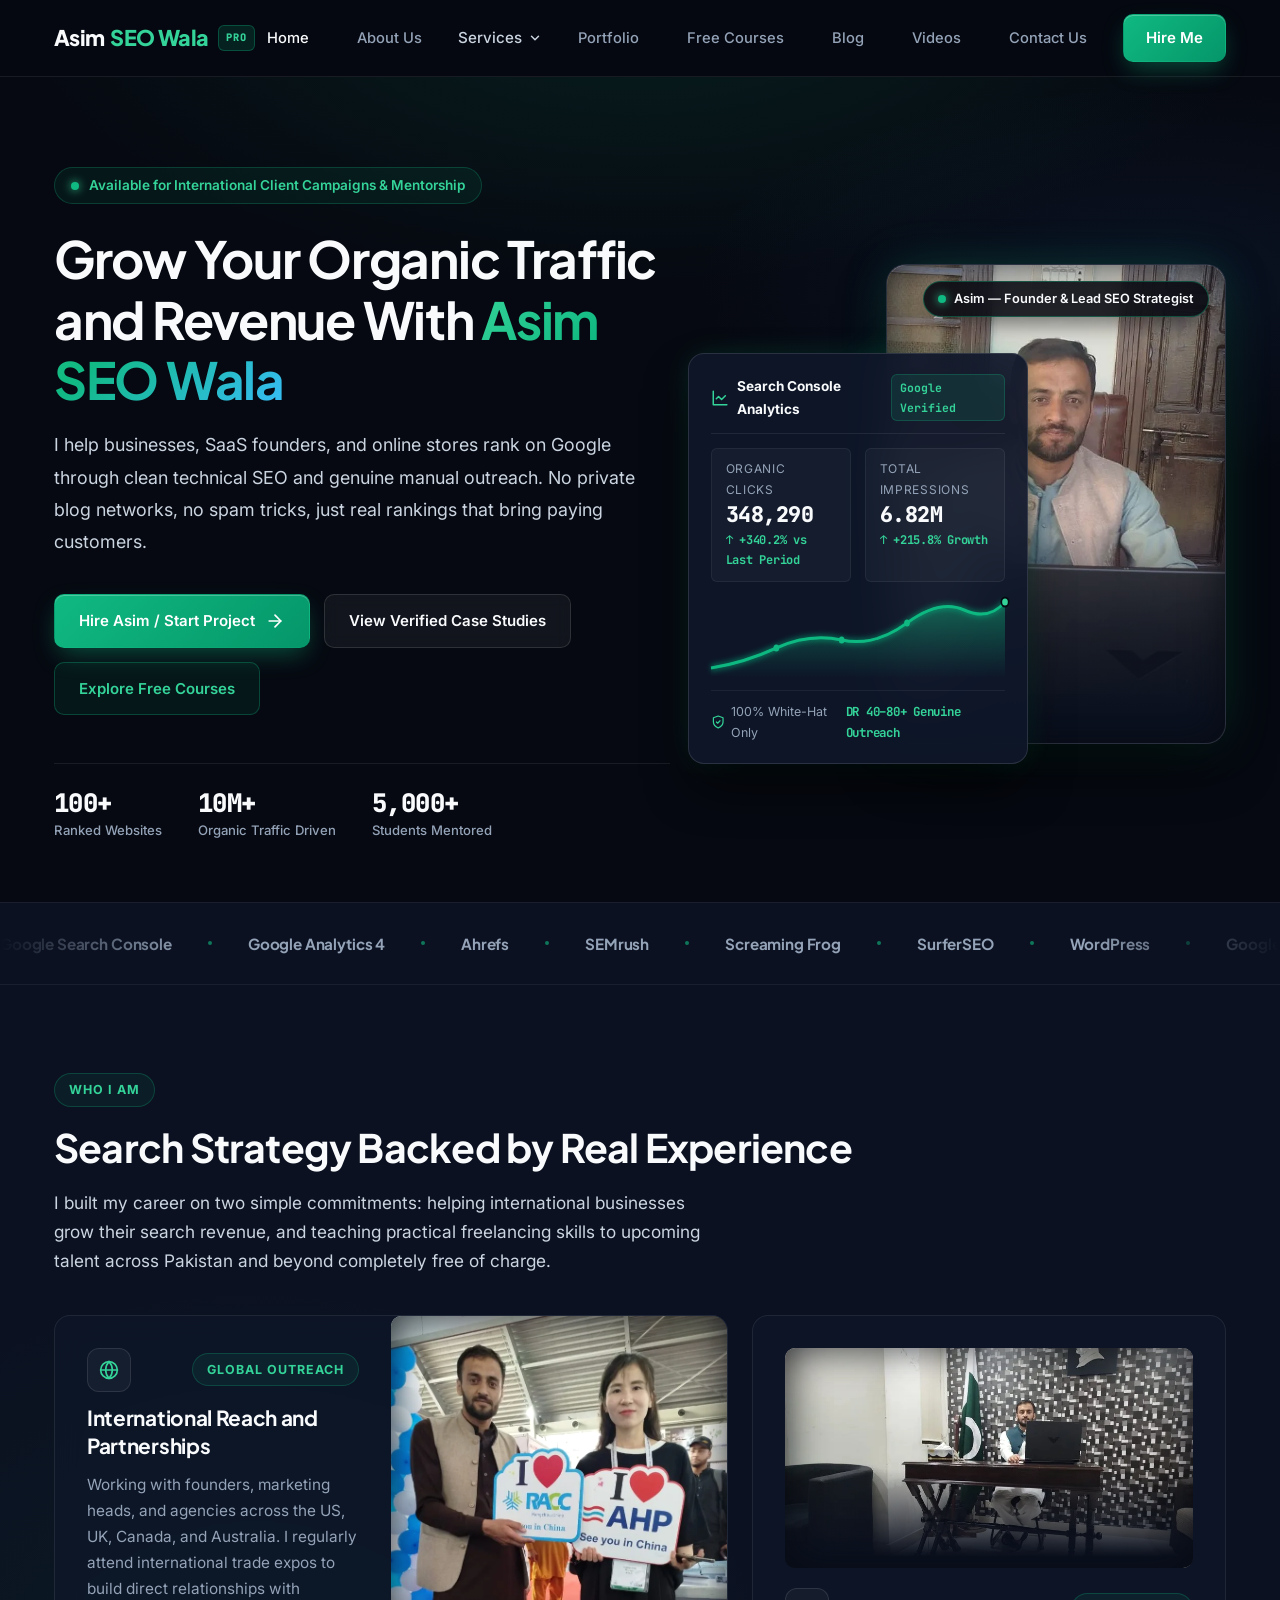
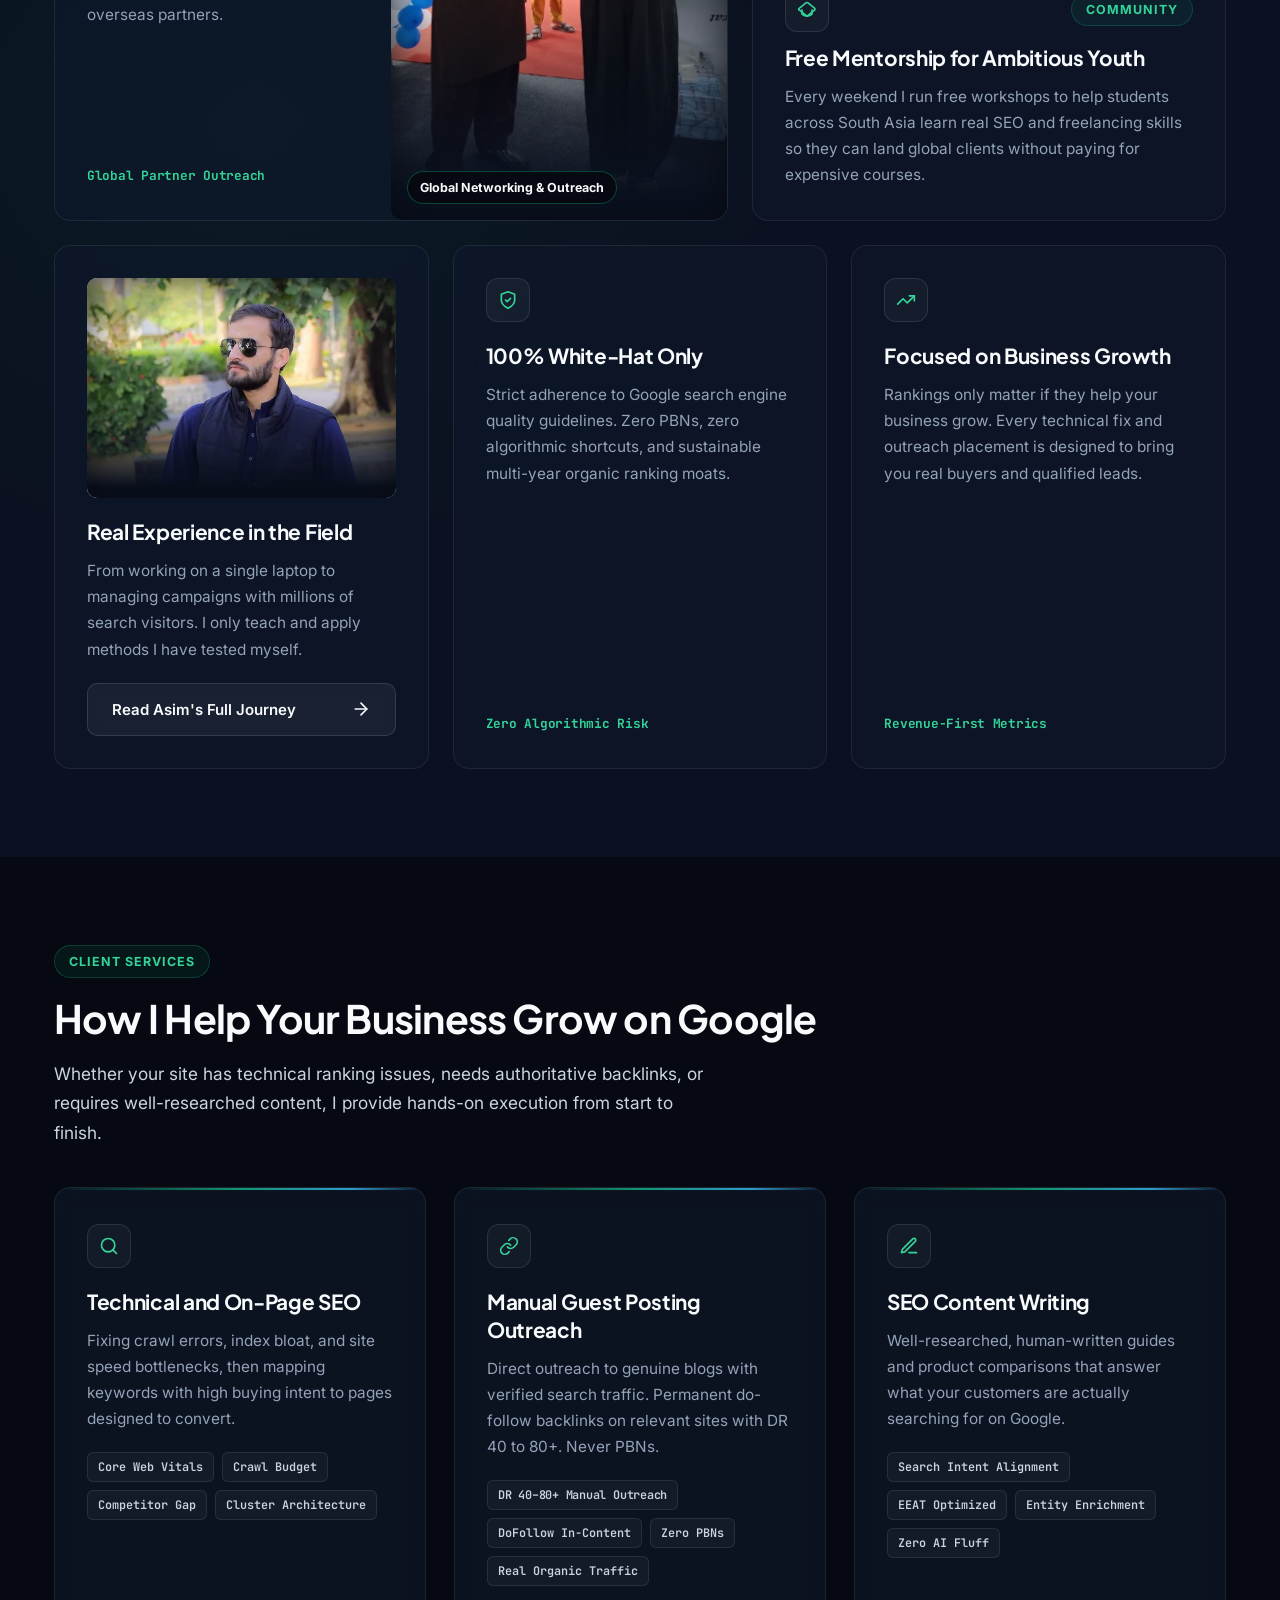
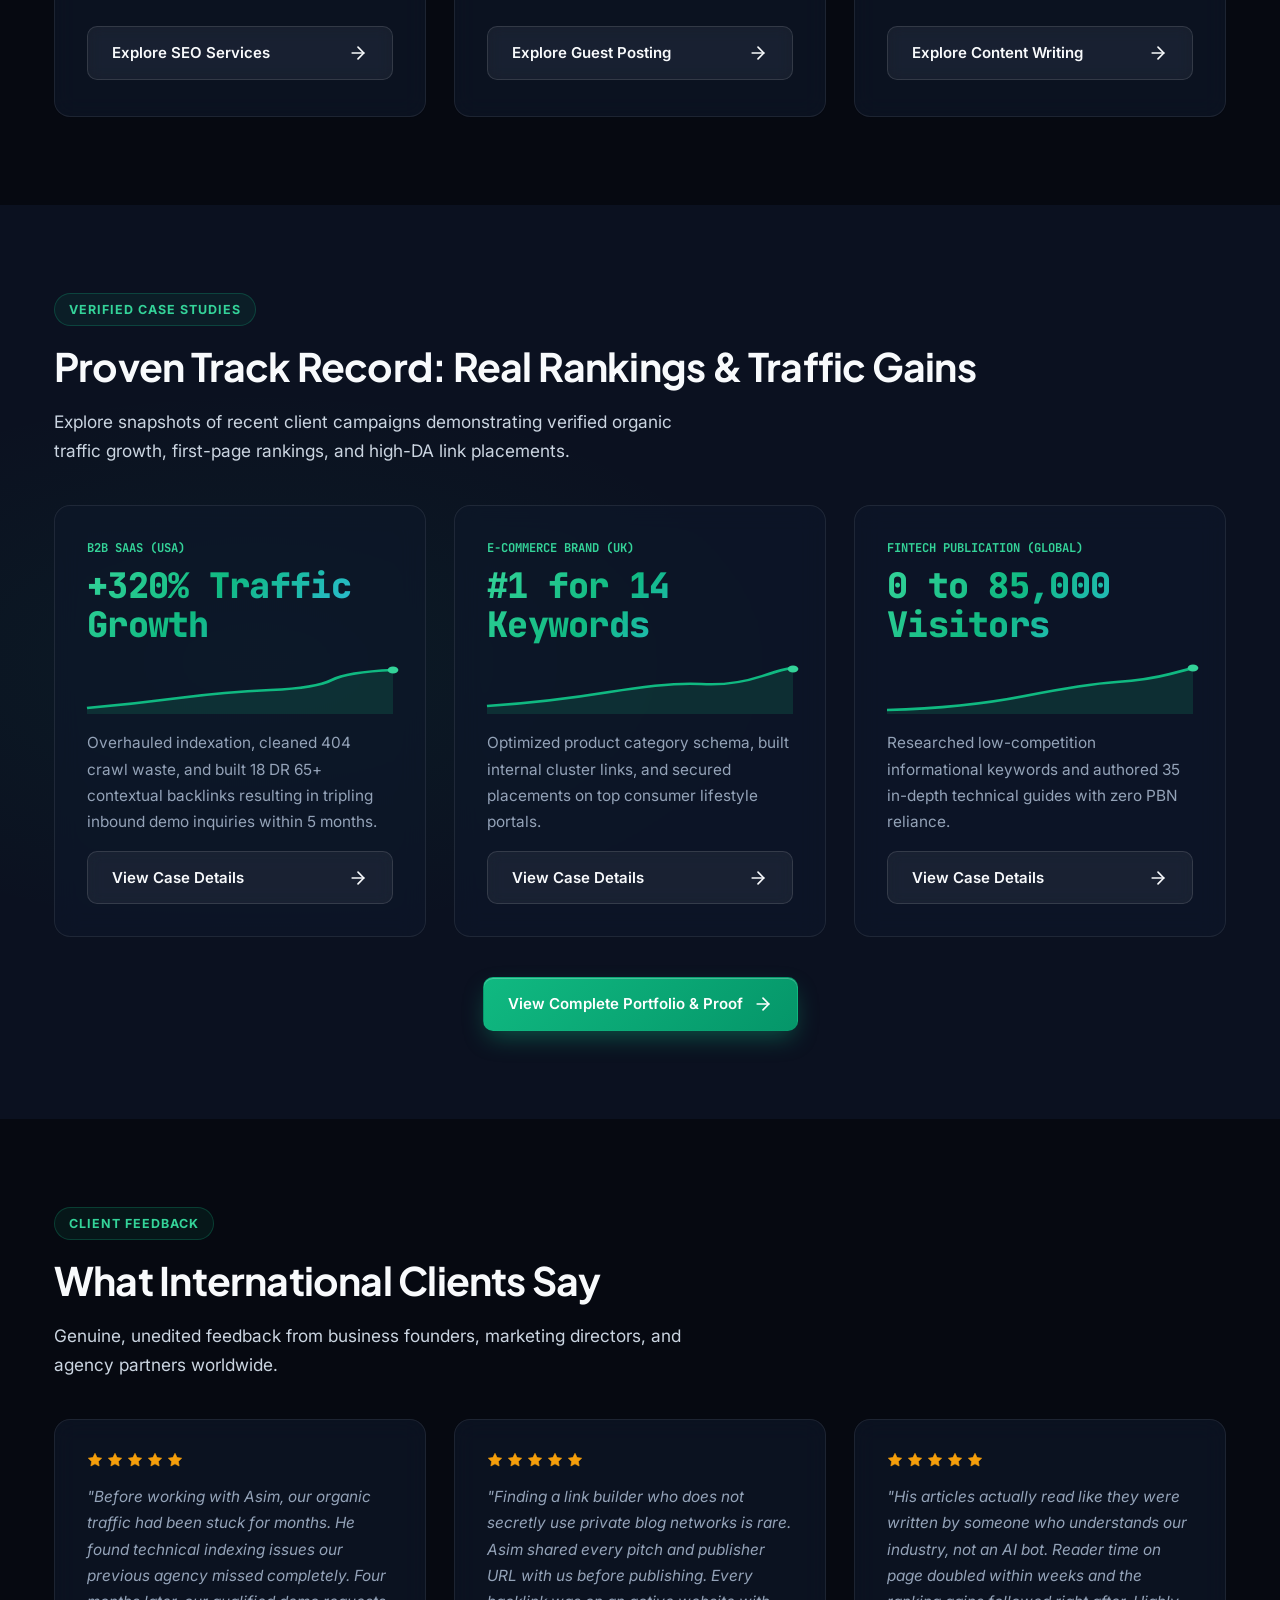
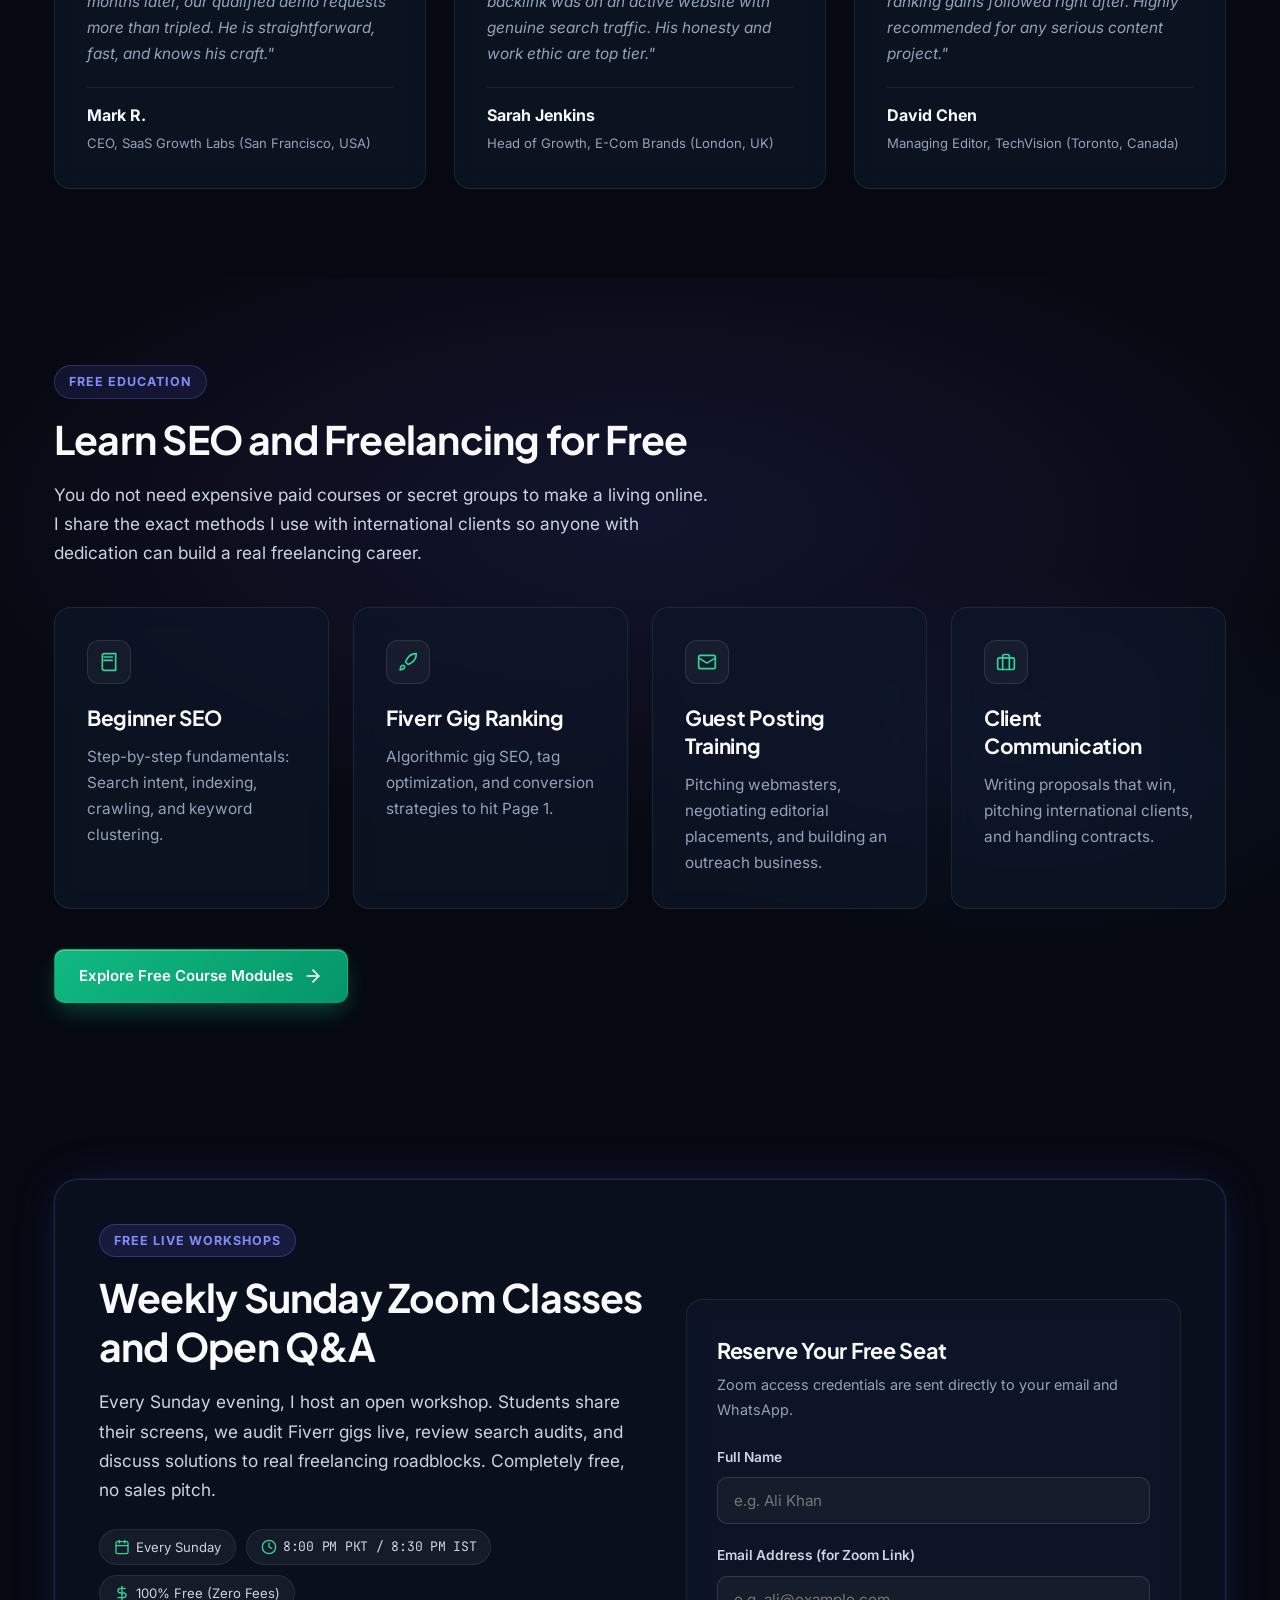
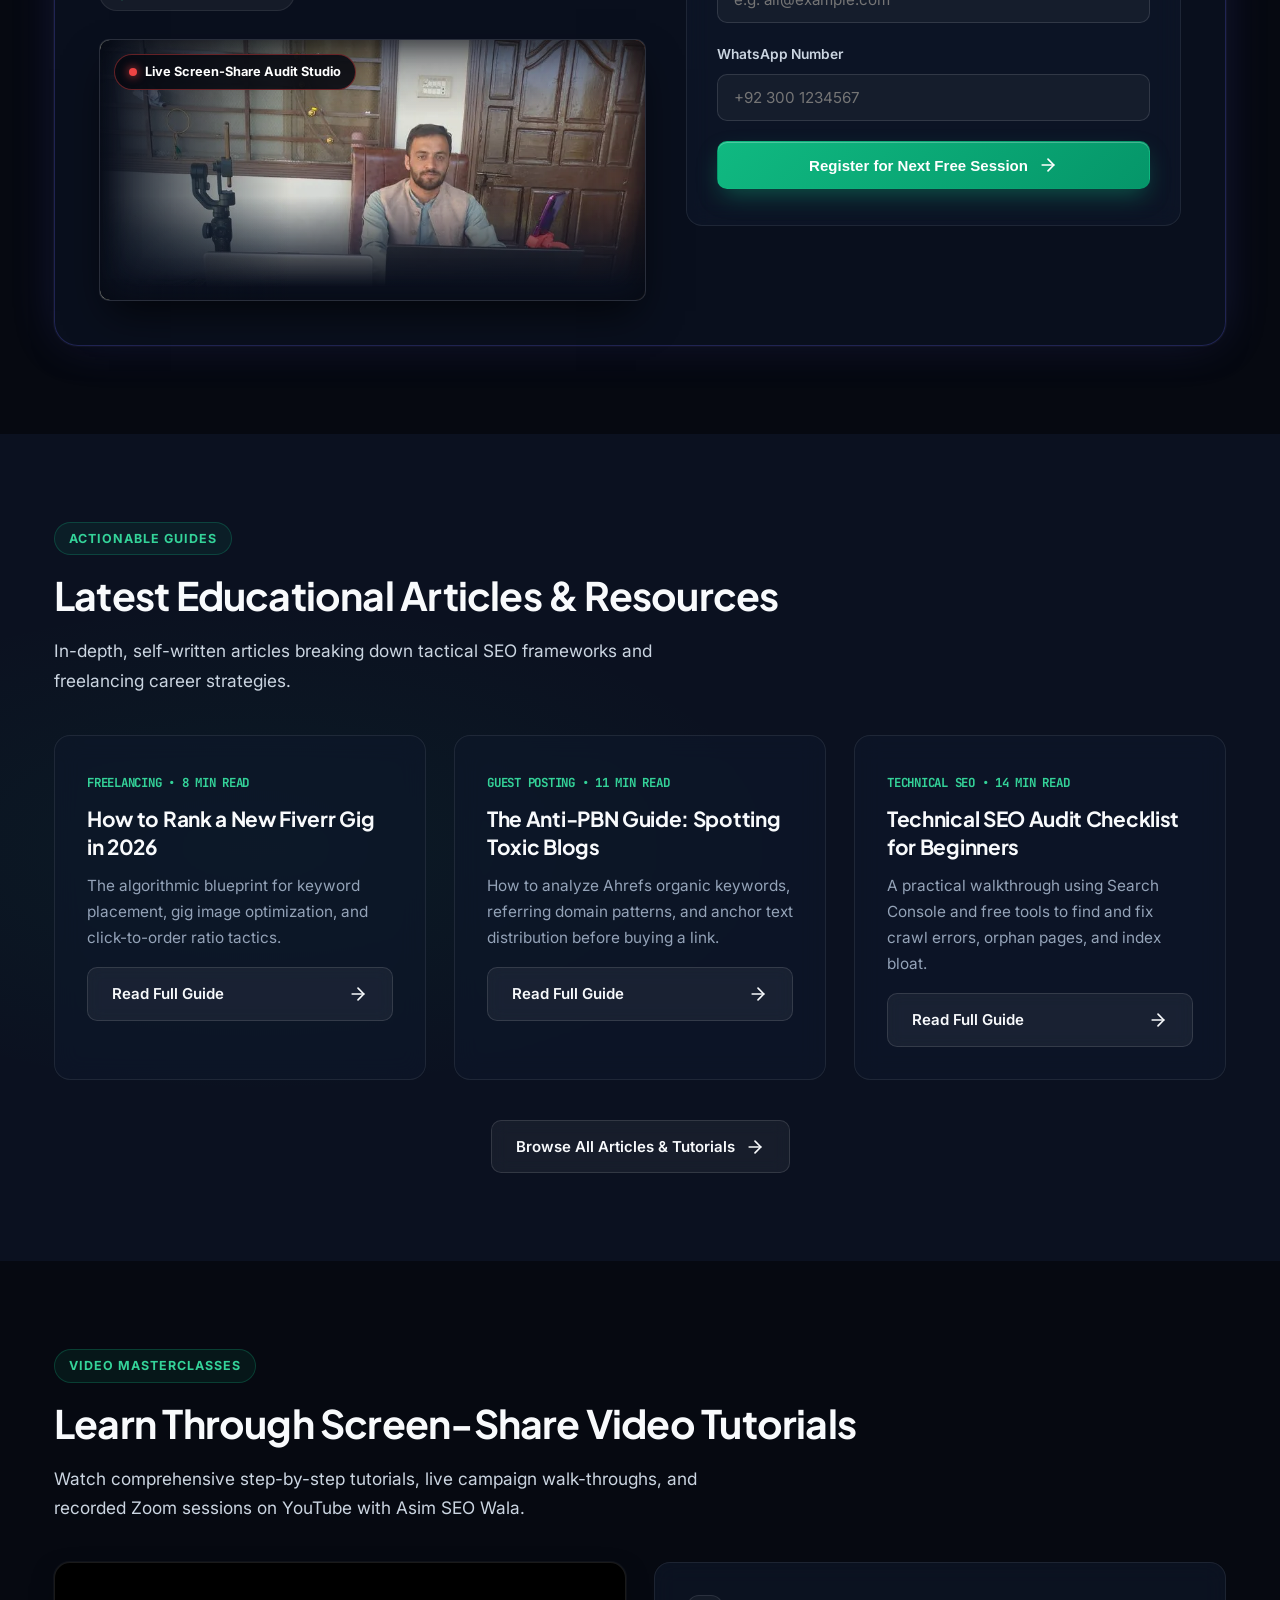
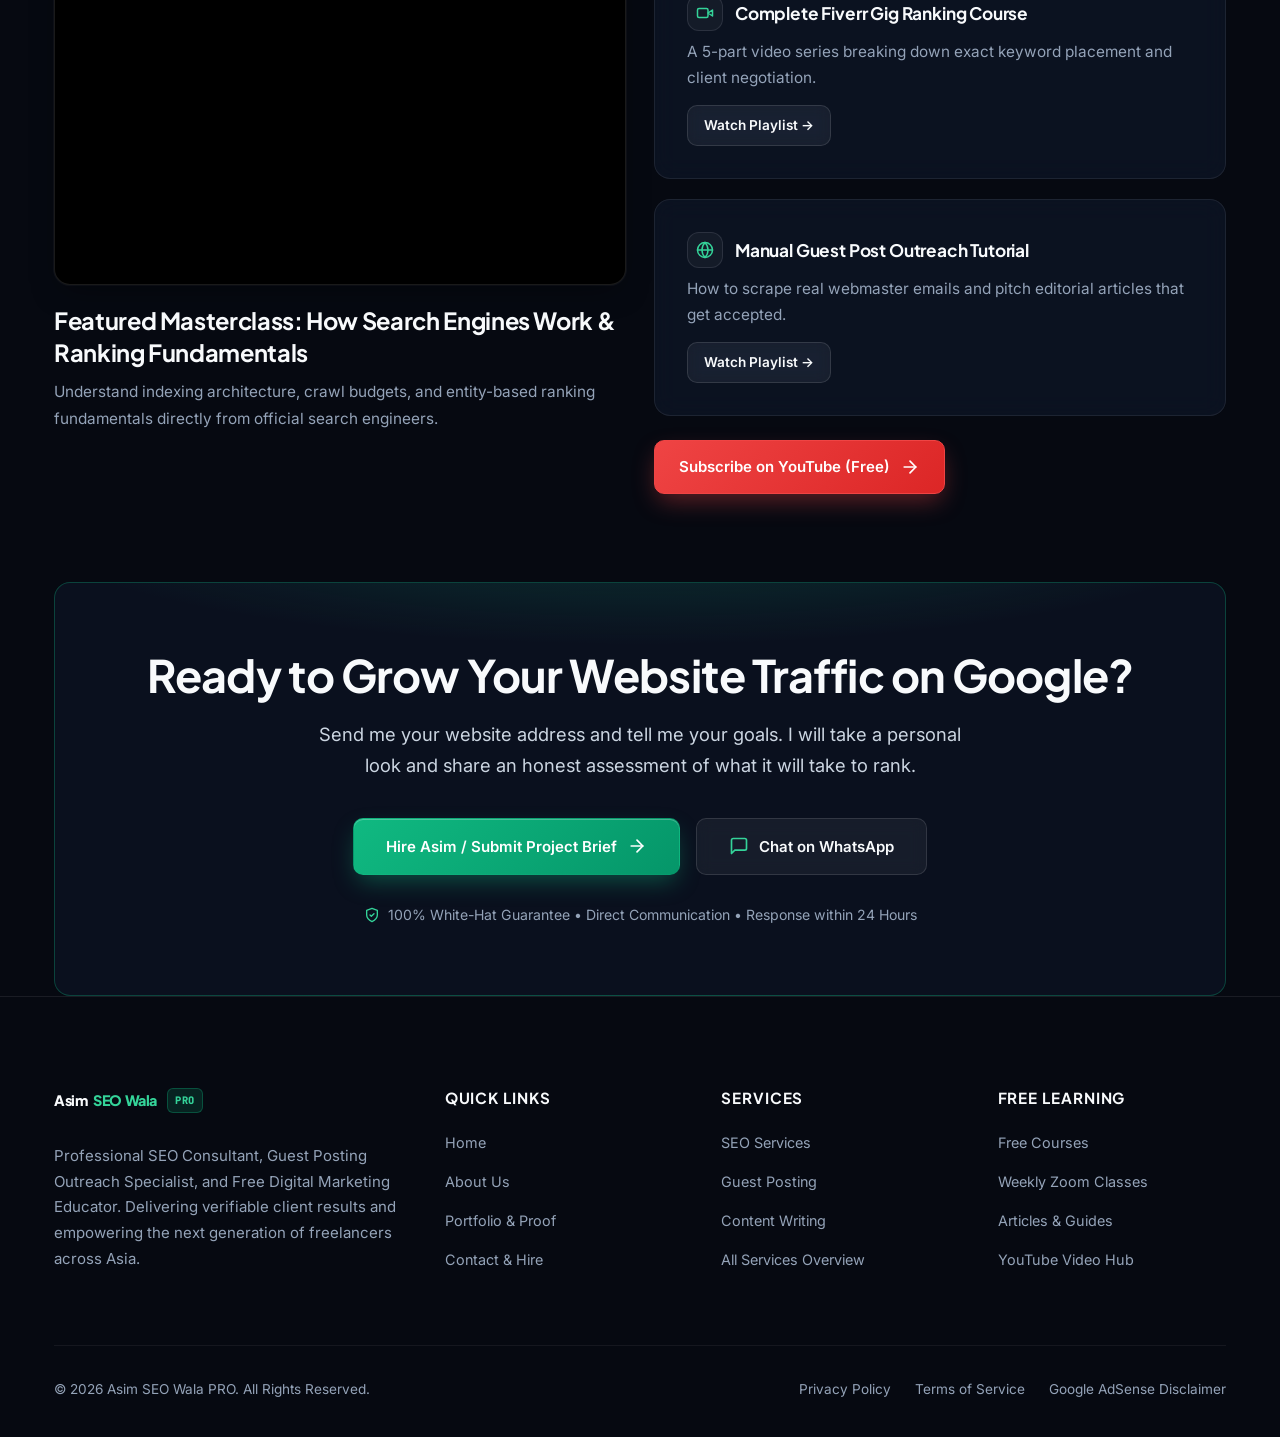
==== commit 89744cfe: "copy: overhaul all website text with authentic human voice, zero AI jargon, clean punctuation and sm" ====
--- a/index.html
+++ b/index.html
@@ -178,10 +178,10 @@
             <span class="pulse-indicator"></span> Available for International Client Campaigns & Mentorship
           </div>
           <h1>
-            Scale Predictable Organic Revenue With <span class="gradient-title">Asim SEO Wala</span>
+            Grow Your Organic Traffic and Revenue With <span class="gradient-title">Asim SEO Wala</span>
           </h1>
           <p class="hero-description">
-            I help international businesses, SaaS founders, and e-commerce stores capture first-page Google rankings through data-driven technical SEO and manual guest posting. At the same time, I teach practical digital skills 100% free across South Asia.
+            I help businesses, SaaS founders, and online stores rank on Google through clean technical SEO and genuine manual outreach. No private blog networks, no spam tricks, just real rankings that bring paying customers.
           </p>
           <div class="hero-cta-group">
             <a href="contact.html" class="btn btn-primary">
@@ -332,9 +332,9 @@
     <section class="bg-alt">
       <div class="container">
         <span class="pill-badge">WHO I AM</span>
-        <h2>High-Level Search Strategy Meets Community Empowerment</h2>
+        <h2>Search Strategy Backed by Real Experience</h2>
         <p class="section-subtext">
-          Asim SEO Wala was built on two simple principles: Delivering measurable, commercial ROI for global business clients, and breaking financial barriers for youth in Pakistan, India, and worldwide through zero-cost practical education.
+          I built my career on two simple commitments: helping international businesses grow their search revenue, and teaching practical freelancing skills to upcoming talent across Pakistan and beyond completely free of charge.
         </p>
 
         <!-- Asymmetrical Bento Grid -->
@@ -348,9 +348,9 @@
                 </div>
                 <span class="pill-badge" style="margin-bottom: 0;">Global Outreach</span>
               </div>
-              <h3 class="card-title">International Reach & Global Summits</h3>
+              <h3 class="card-title">International Reach and Partnerships</h3>
               <p class="card-text">
-                Trusted by founders, marketing leads, and agency directors in the US, UK, Canada, Australia, and the Middle East. Direct face-to-face partner outreach at global international trade exhibitions.
+                Working with founders, marketing heads, and agencies across the US, UK, Canada, and Australia. I regularly attend international trade expos to build direct relationships with overseas partners.
               </p>
               <div style="margin-top: auto; padding-top: 18px;">
                 <span class="mono-metric" style="font-size: 0.8rem; color: var(--c-emerald-400); font-weight: 700;">Global Partner Outreach</span>
@@ -381,9 +381,9 @@
               </div>
               <span class="pill-badge" style="margin-bottom: 0;">Community</span>
             </div>
-            <h3 class="card-title">Community Empowerment & Leadership</h3>
-            <p class="card-text">
-              Empowering youth across South Asia with 100% free, career-defining digital marketing, guest posting, and freelancing skills.
+            <h3 class="card-title">Free Mentorship for Ambitious Youth</h3>
+            <p class="card-text">
+              Every weekend I run free workshops to help students across South Asia learn real SEO and freelancing skills so they can land global clients without paying for expensive courses.
             </p>
           </div>
 
@@ -395,9 +395,9 @@
                 <img src="assets/images/asim-outdoor-vest.jpg" alt="Asim - Founder Story" class="crop-outdoor-vest-top" width="600" height="900" loading="lazy" decoding="async">
               </picture>
             </div>
-            <h3 class="card-title">Founder Lifestyle & Story</h3>
+            <h3 class="card-title">Real Experience in the Field</h3>
             <p class="card-text" style="margin-bottom: 20px;">
-              From humble beginnings to managing multi-million-visitor SEO campaigns and mentoring thousands globally.
+              From working on a single laptop to managing campaigns with millions of search visitors. I only teach and apply methods I have tested myself.
             </p>
             <a href="about.html" class="btn btn-secondary" style="width: 100%; justify-content: space-between; margin-top: auto;">
               <span>Read Asim's Full Journey</span>
@@ -424,9 +424,9 @@
             <div class="icon-box" style="margin-bottom: 20px;">
               <svg class="icon" viewBox="0 0 24 24"><polyline points="22 7 13.5 15.5 8.5 10.5 2 17"/><polyline points="16 7 22 7 22 13"/></svg>
             </div>
-            <h3 class="card-title">Data-Driven ROI</h3>
-            <p class="card-text">
-              Every technical audit, content cluster, and contextual backlink is engineered directly against qualified customer revenue and organic conversion velocity.
+            <h3 class="card-title">Focused on Business Growth</h3>
+            <p class="card-text">
+              Rankings only matter if they help your business grow. Every technical fix and outreach placement is designed to bring you real buyers and qualified leads.
             </p>
             <div style="margin-top: auto; padding-top: 18px;">
               <span class="mono-metric" style="font-size: 0.8rem; color: var(--c-emerald-400); font-weight: 700;">Revenue-First Metrics</span>
@@ -442,9 +442,9 @@
     <section>
       <div class="container">
         <span class="pill-badge">CLIENT SERVICES</span>
-        <h2>High-Impact Solutions Engineered for Organic Growth</h2>
+        <h2>How I Help Your Business Grow on Google</h2>
         <p class="section-subtext">
-          Whether you need comprehensive technical search optimization, high-authority outreach placements, or high-converting copy, Asim SEO Wala provides end-to-end execution.
+          Whether your site has technical ranking issues, needs authoritative backlinks, or requires well-researched content, I provide hands-on execution from start to finish.
         </p>
 
         <div class="grid-3">
@@ -453,9 +453,9 @@
             <div class="icon-box" style="margin-bottom: 20px;">
               <svg class="icon" viewBox="0 0 24 24"><circle cx="11" cy="11" r="8"/><path d="m21 21-4.3-4.3"/></svg>
             </div>
-            <h3 class="card-title">SEO Services</h3>
-            <p class="card-text">
-              Full-funnel organic search optimization: Deep technical architecture audits, search-intent keyword clustering, Core Web Vitals remediation, and monthly Search Console reporting.
+            <h3 class="card-title">Technical and On-Page SEO</h3>
+            <p class="card-text">
+              Fixing crawl errors, index bloat, and site speed bottlenecks, then mapping keywords with high buying intent to pages designed to convert.
             </p>
             <div class="deliverable-tags">
               <span class="deliverable-tag">Core Web Vitals</span>
@@ -476,9 +476,9 @@
             <div class="icon-box" style="margin-bottom: 20px;">
               <svg class="icon" viewBox="0 0 24 24"><path d="M10 13a5 5 0 0 0 7.54.54l3-3a5 5 0 0 0-7.07-7.07l-1.72 1.71"/><path d="M14 11a5 5 0 0 0-7.54-.54l-3 3a5 5 0 0 0 7.07 7.07l1.71-1.71"/></svg>
             </div>
-            <h3 class="card-title">Guest Posting Services</h3>
-            <p class="card-text">
-              Manual blogger outreach securing contextual, permanent do-follow backlinks on genuine authority blogs with real organic search traffic (Ahrefs DR 40–80+).
+            <h3 class="card-title">Manual Guest Posting Outreach</h3>
+            <p class="card-text">
+              Direct outreach to genuine blogs with verified search traffic. Permanent do-follow backlinks on relevant sites with DR 40 to 80+. Never PBNs.
             </p>
             <div class="deliverable-tags">
               <span class="deliverable-tag mono-metric">DR 40–80+ Manual Outreach</span>
@@ -501,7 +501,7 @@
             </div>
             <h3 class="card-title">SEO Content Writing</h3>
             <p class="card-text">
-              Human-crafted, search-optimized articles, comprehensive pillar guides, and commercial comparison reviews designed to rank on Google and engage real buyers.
+              Well-researched, human-written guides and product comparisons that answer what your customers are actually searching for on Google.
             </p>
             <div class="deliverable-tags">
               <span class="deliverable-tag">Search Intent Alignment</span>
@@ -629,7 +629,7 @@
               <svg class="star-icon" viewBox="0 0 24 24"><polygon points="12 2 15.09 8.26 22 9.27 17 14.14 18.18 21.02 12 17.77 5.82 21.02 7 14.14 2 9.27 8.91 8.26 12 2"/></svg>
             </div>
             <p class="card-text" style="font-style: italic; margin-bottom: 20px;">
-              "Asim SEO Wala transformed our organic search presence. Within 4 months of implementing his audit recommendations, our organic leads tripled. Highly professional, responsive, and skilled."
+              "Before working with Asim, our organic traffic had been stuck for months. He found technical indexing issues our previous agency missed completely. Four months later, our qualified demo requests more than tripled. He is straightforward, fast, and knows his craft."
             </p>
             <div style="border-top: 1px solid rgba(255,255,255,0.08); padding-top: 14px;">
               <strong style="color: var(--c-white); display: block;">Mark R.</strong>
@@ -646,7 +646,7 @@
               <svg class="star-icon" viewBox="0 0 24 24"><polygon points="12 2 15.09 8.26 22 9.27 17 14.14 18.18 21.02 12 17.77 5.82 21.02 7 14.14 2 9.27 8.91 8.26 12 2"/></svg>
             </div>
             <p class="card-text" style="font-style: italic; margin-bottom: 20px;">
-              "Finding a reliable guest posting partner who doesn't use PBNs is tough. Asim delivered placements on genuine blogs with real organic traffic. His transparency is unmatched."
+              "Finding a link builder who does not secretly use private blog networks is rare. Asim shared every pitch and publisher URL with us before publishing. Every backlink was on an active website with genuine search traffic. His honesty and work ethic are top tier."
             </p>
             <div style="border-top: 1px solid rgba(255,255,255,0.08); padding-top: 14px;">
               <strong style="color: var(--c-white); display: block;">Sarah Jenkins</strong>
@@ -663,7 +663,7 @@
               <svg class="star-icon" viewBox="0 0 24 24"><polygon points="12 2 15.09 8.26 22 9.27 17 14.14 18.18 21.02 12 17.77 5.82 21.02 7 14.14 2 9.27 8.91 8.26 12 2"/></svg>
             </div>
             <p class="card-text" style="font-style: italic; margin-bottom: 20px;">
-              "His SEO articles are not just optimized for Google; they actually engage our readers. We saw immediate improvements in time-on-page and bounce rate. Highly recommended."
+              "His articles actually read like they were written by someone who understands our industry, not an AI bot. Reader time on page doubled within weeks and the ranking gains followed right after. Highly recommended for any serious content project."
             </p>
             <div style="border-top: 1px solid rgba(255,255,255,0.08); padding-top: 14px;">
               <strong style="color: var(--c-white); display: block;">David Chen</strong>
@@ -679,10 +679,10 @@
          ========================================================================== -->
     <section class="bg-academy-glow">
       <div class="container">
-        <span class="pill-badge" style="background: rgba(99, 102, 241, 0.12); color: #818cf8; border-color: rgba(99, 102, 241, 0.3);">FREE DIGITAL ACADEMY</span>
-        <h2>Learn SEO & Freelancing for 100% Free</h2>
+        <span class="pill-badge" style="background: rgba(99, 102, 241, 0.12); color: #818cf8; border-color: rgba(99, 102, 241, 0.3);">FREE EDUCATION</span>
+        <h2>Learn SEO and Freelancing for Free</h2>
         <p class="section-subtext">
-          No paid courses, no secret upsells. A structured practical curriculum designed by Asim SEO Wala to help students and freelancers in Pakistan, India, and beyond acquire high-paying global clients.
+          You do not need expensive paid courses or secret groups to make a living online. I share the exact methods I use with international clients so anyone with dedication can build a real freelancing career.
         </p>
 
         <div class="grid-4">
@@ -735,10 +735,10 @@
       <div class="container">
         <div class="zoom-cta-card">
           <div>
-            <span class="pill-badge" style="background: rgba(99, 102, 241, 0.15); color: #818cf8; border-color: rgba(99, 102, 241, 0.35);">LIVE MENTORSHIP</span>
-            <h2>Weekly Live Zoom Classes & Open Q&A Sessions</h2>
+            <span class="pill-badge" style="background: rgba(99, 102, 241, 0.15); color: #818cf8; border-color: rgba(99, 102, 241, 0.35);">FREE LIVE WORKSHOPS</span>
+            <h2>Weekly Sunday Zoom Classes and Open Q&A</h2>
             <p style="color: var(--c-slate-300); font-size: 1.08rem; margin-bottom: 24px;">
-              Join our interactive Sunday workshop. Asim SEO Wala conducts live screen-share SEO audits, reviews student Fiverr gigs, and answers your hardest freelancing questions live on camera.
+              Every Sunday evening, I host an open workshop. Students share their screens, we audit Fiverr gigs live, review search audits, and discuss solutions to real freelancing roadblocks. Completely free, no sales pitch.
             </p>
             <div class="zoom-meta-tags">
               <span class="zoom-meta-tag">
@@ -914,9 +914,9 @@
          ========================================================================== -->
     <section class="container">
       <div class="card" style="background: radial-gradient(ellipse 80% 50% at 50% -20%, rgba(16, 185, 129, 0.25) 0%, transparent 70%), rgba(11, 17, 32, 0.95); border-color: rgba(16, 185, 129, 0.3); text-align: center; padding: 64px 32px;">
-        <h2 style="font-size: clamp(2rem, 4vw, 2.8rem); margin-bottom: 16px;">Need Professional SEO, Guest Posting or Content Writing?</h2>
+        <h2 style="font-size: clamp(2rem, 4vw, 2.8rem); margin-bottom: 16px;">Ready to Grow Your Website Traffic on Google?</h2>
         <p style="color: var(--c-slate-300); font-size: 1.15rem; max-width: 680px; margin: 0 auto 36px;">
-          Let’s discuss your current search traffic bottlenecks and build a predictable roadmap to page-one Google rankings.
+          Send me your website address and tell me your goals. I will take a personal look and share an honest assessment of what it will take to rank.
         </p>
         <div style="display: flex; gap: 16px; justify-content: center; flex-wrap: wrap;">
           <a href="contact.html" class="btn btn-primary" style="padding: 15px 32px;">
@@ -939,7 +939,7 @@
   <!-- ==========================================================================
        SECTION 12: Premium Minimalist Footer
        ========================================================================== -->
-  <footer class="site-footer">
+    <footer class="site-footer">
     <div class="container">
       <div class="footer-grid">
         <div class="footer-col">
@@ -987,9 +987,9 @@
           © <span id="current-year">2026</span> Asim SEO Wala PRO. All Rights Reserved.
         </div>
         <div>
-          <a href="contact.html" style="margin-right: 20px;">Privacy Policy</a>
-          <a href="contact.html" style="margin-right: 20px;">Terms of Service</a>
-          <a href="contact.html">Google AdSense Disclaimer</a>
+          <a href="contact.html#privacy" style="margin-right: 20px;">Privacy Policy</a>
+          <a href="contact.html#terms" style="margin-right: 20px;">Terms of Service</a>
+          <a href="contact.html#disclaimer">Google AdSense Disclaimer</a>
         </div>
       </div>
     </div>
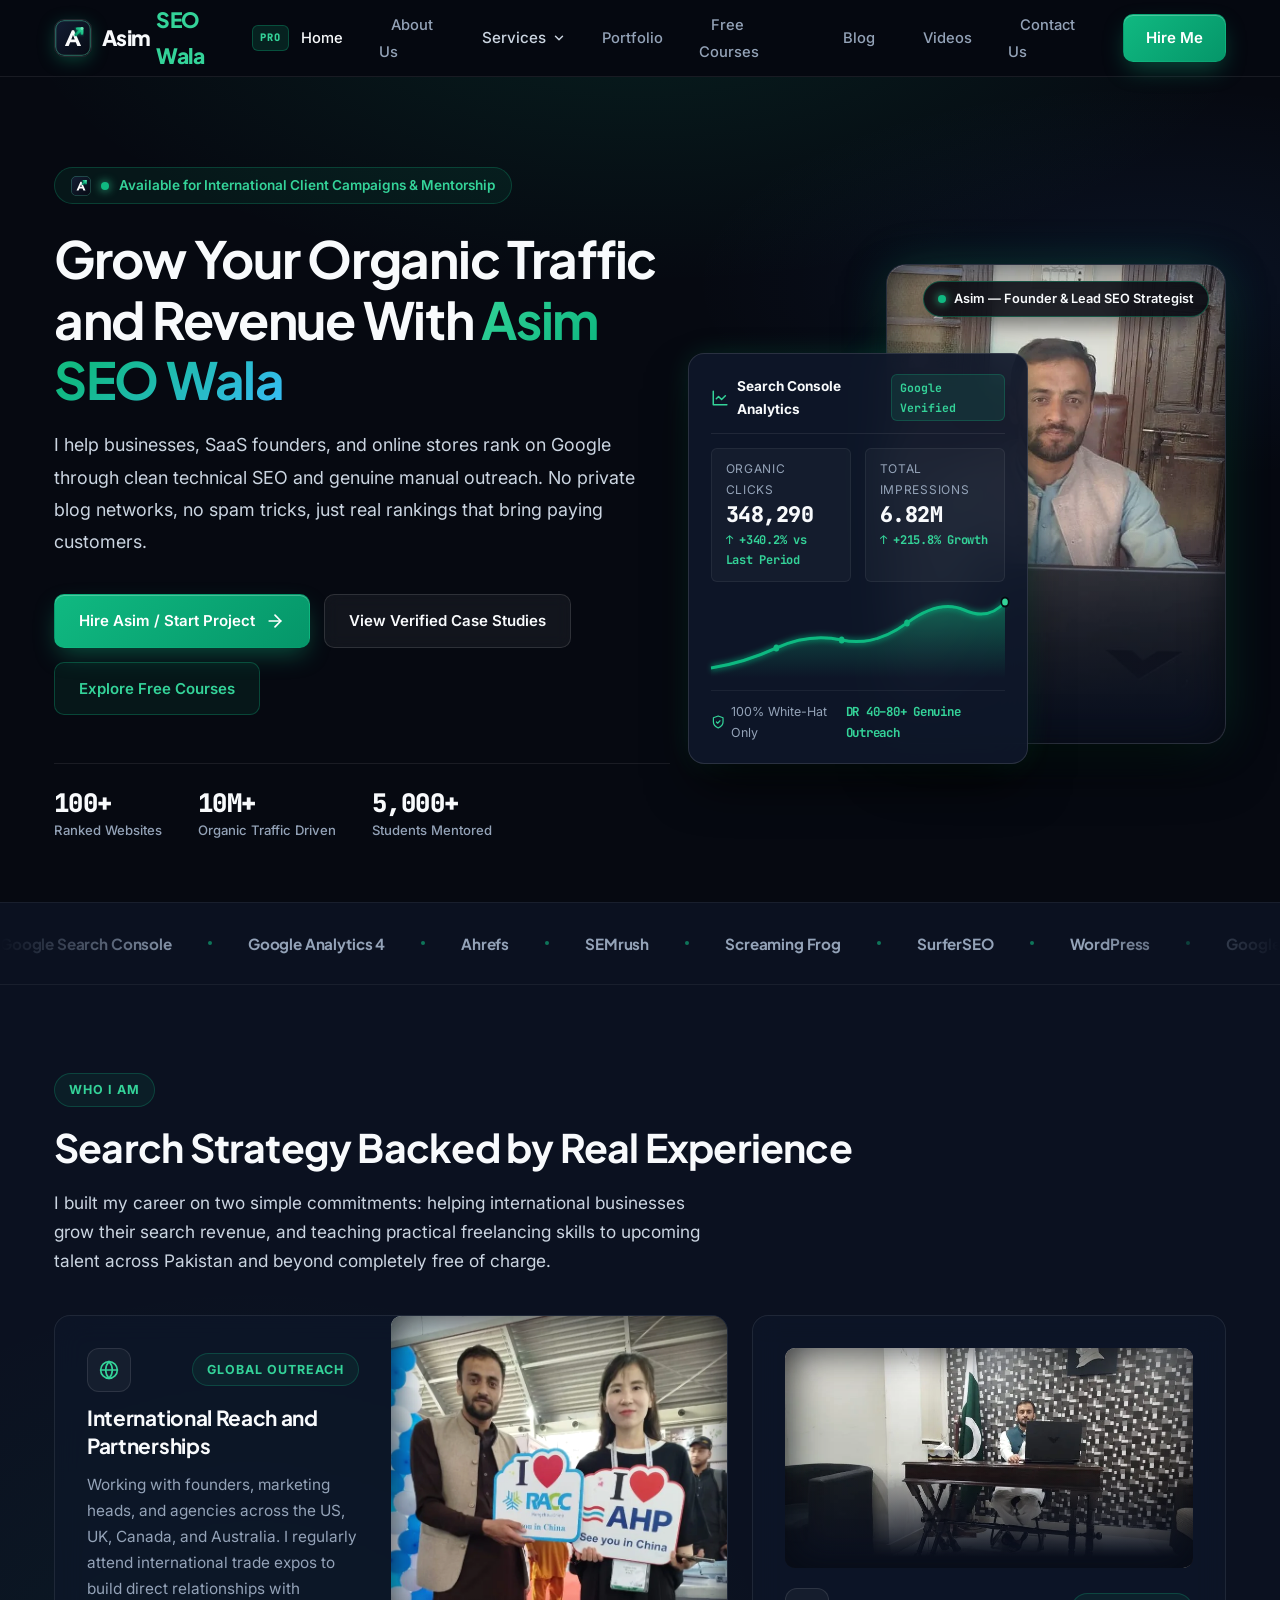
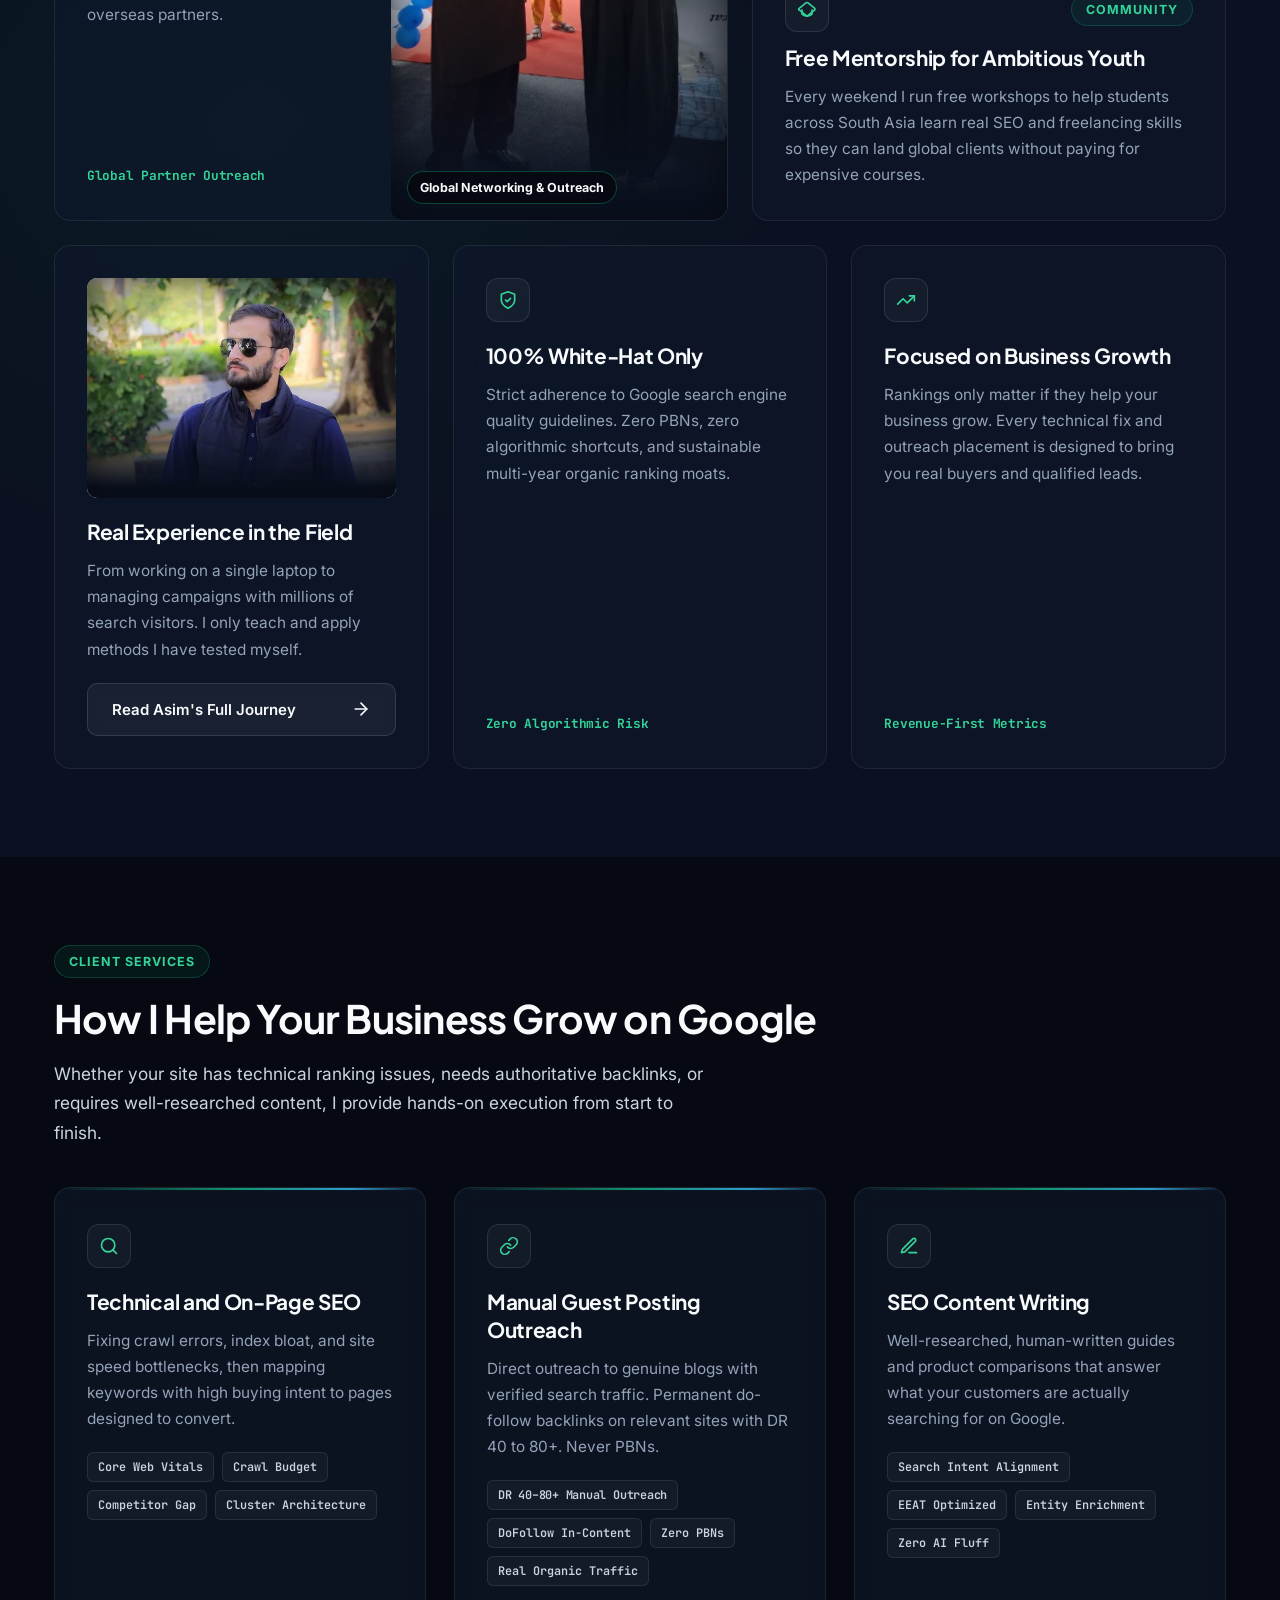
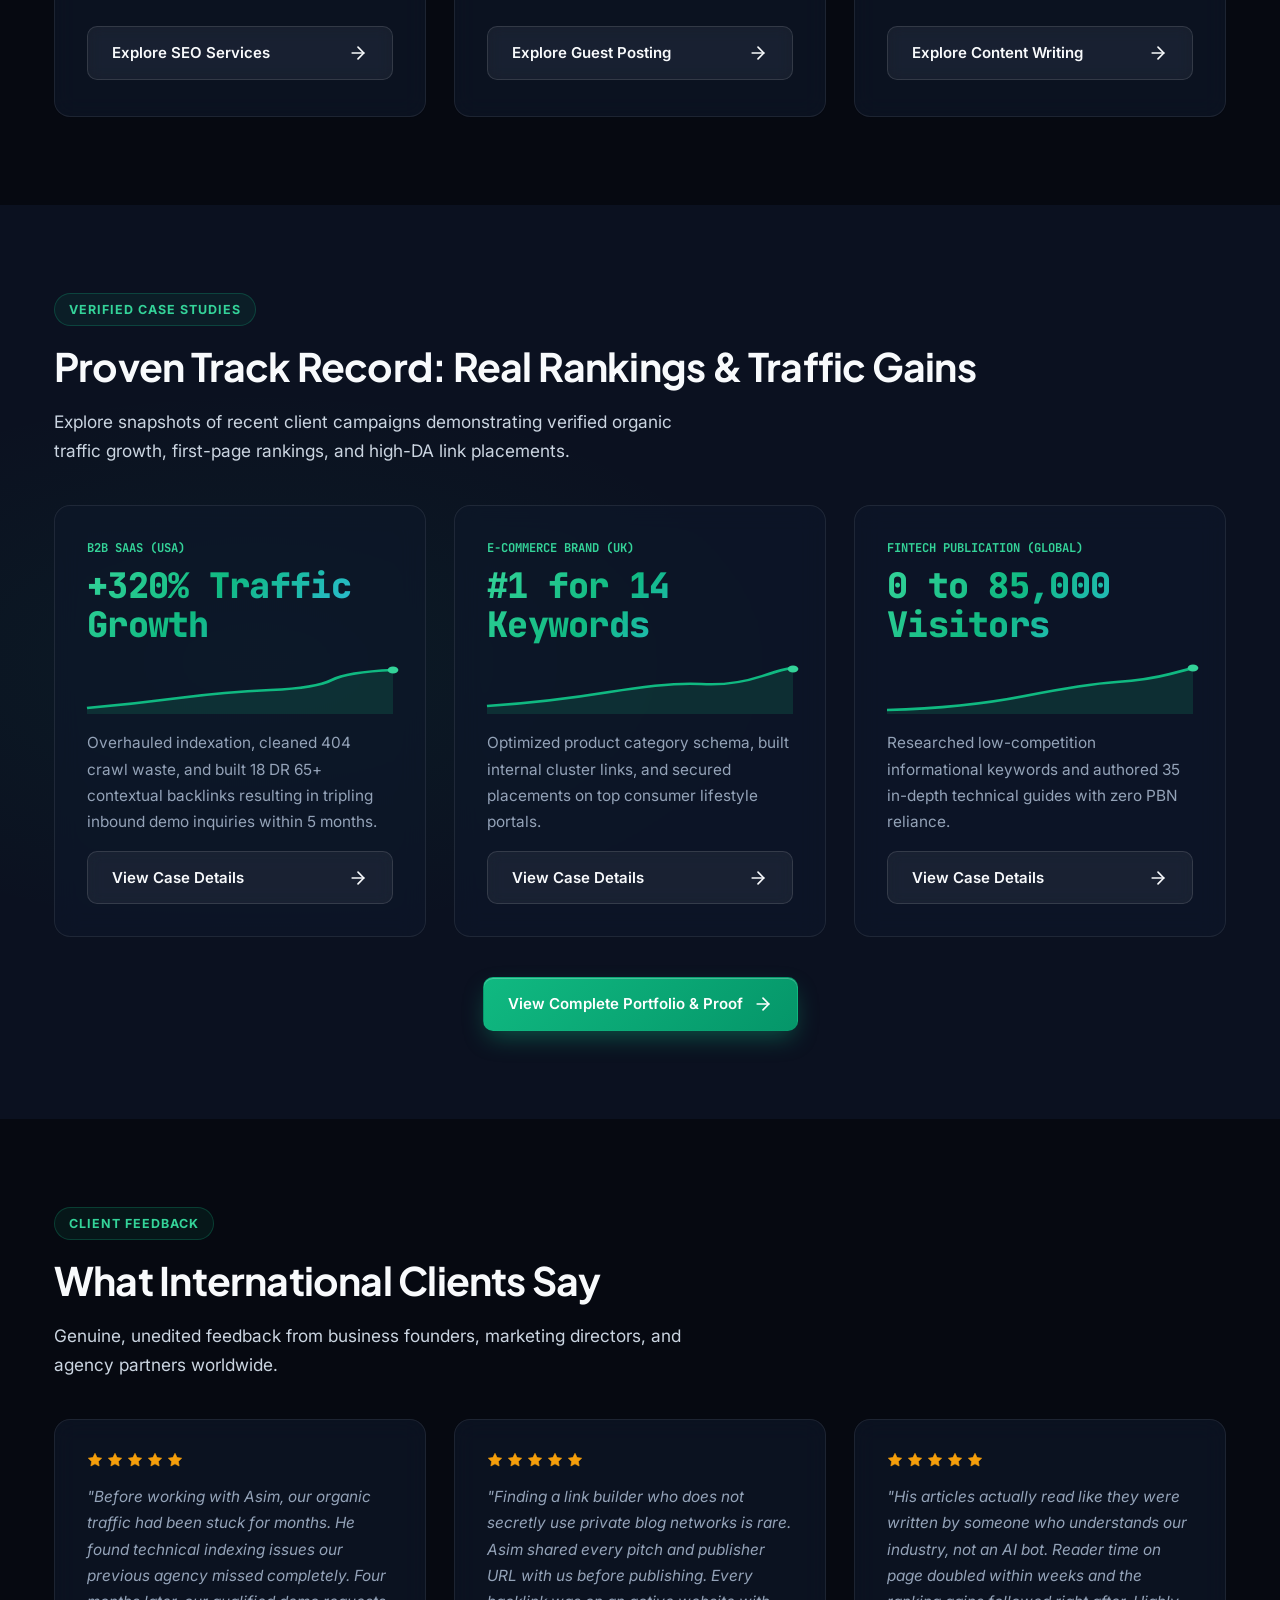
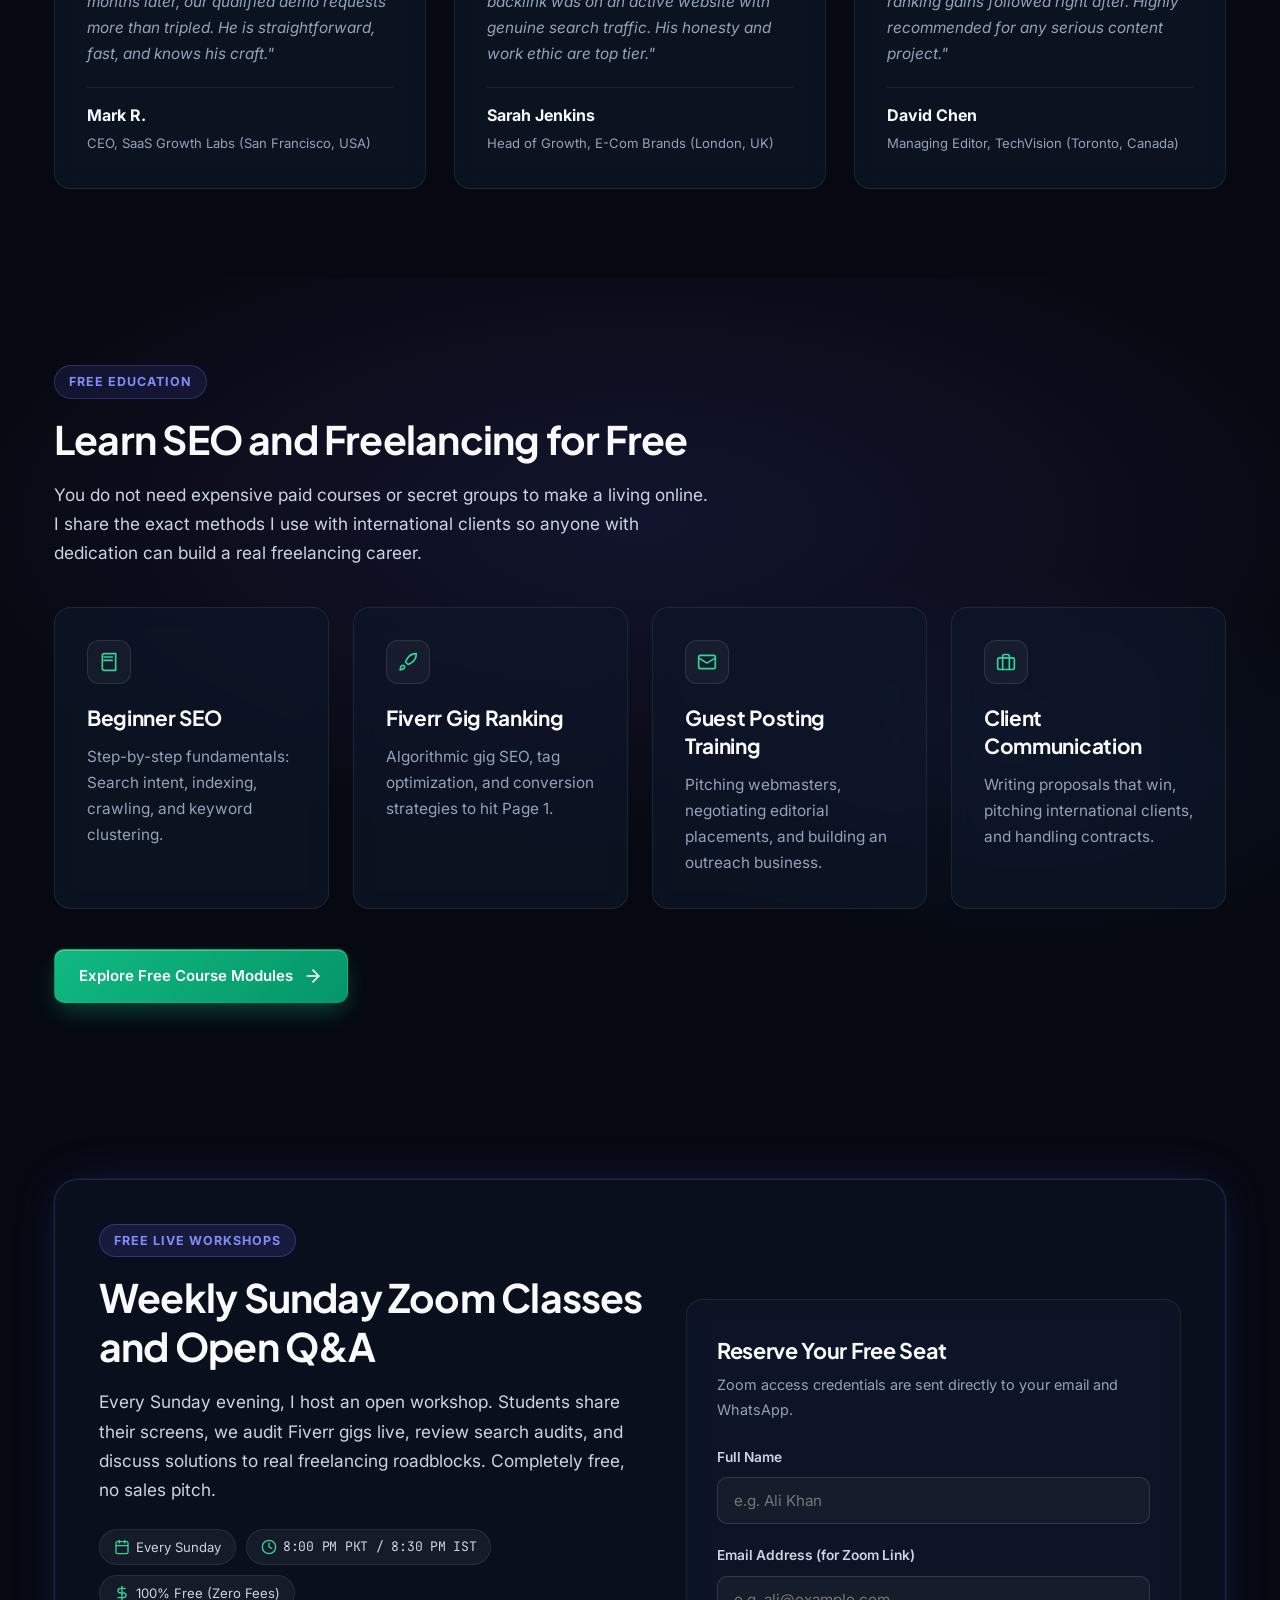
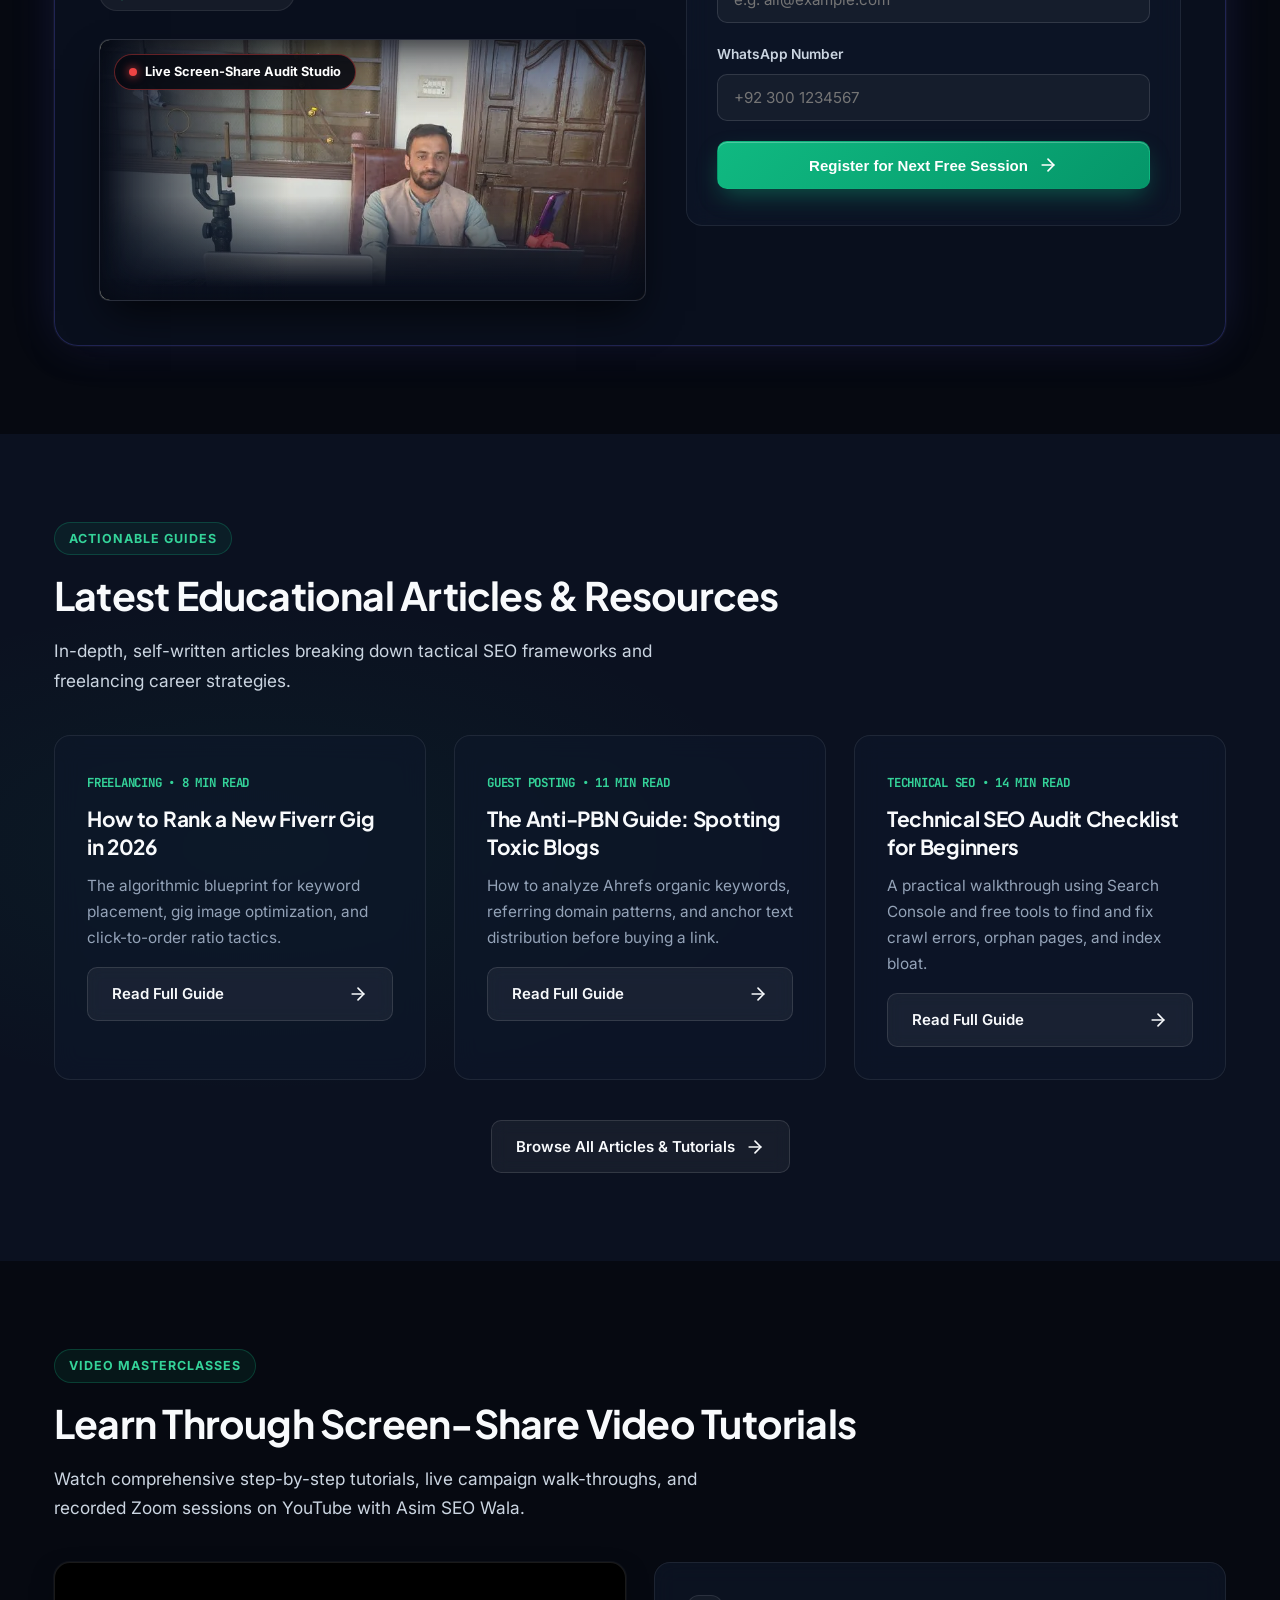
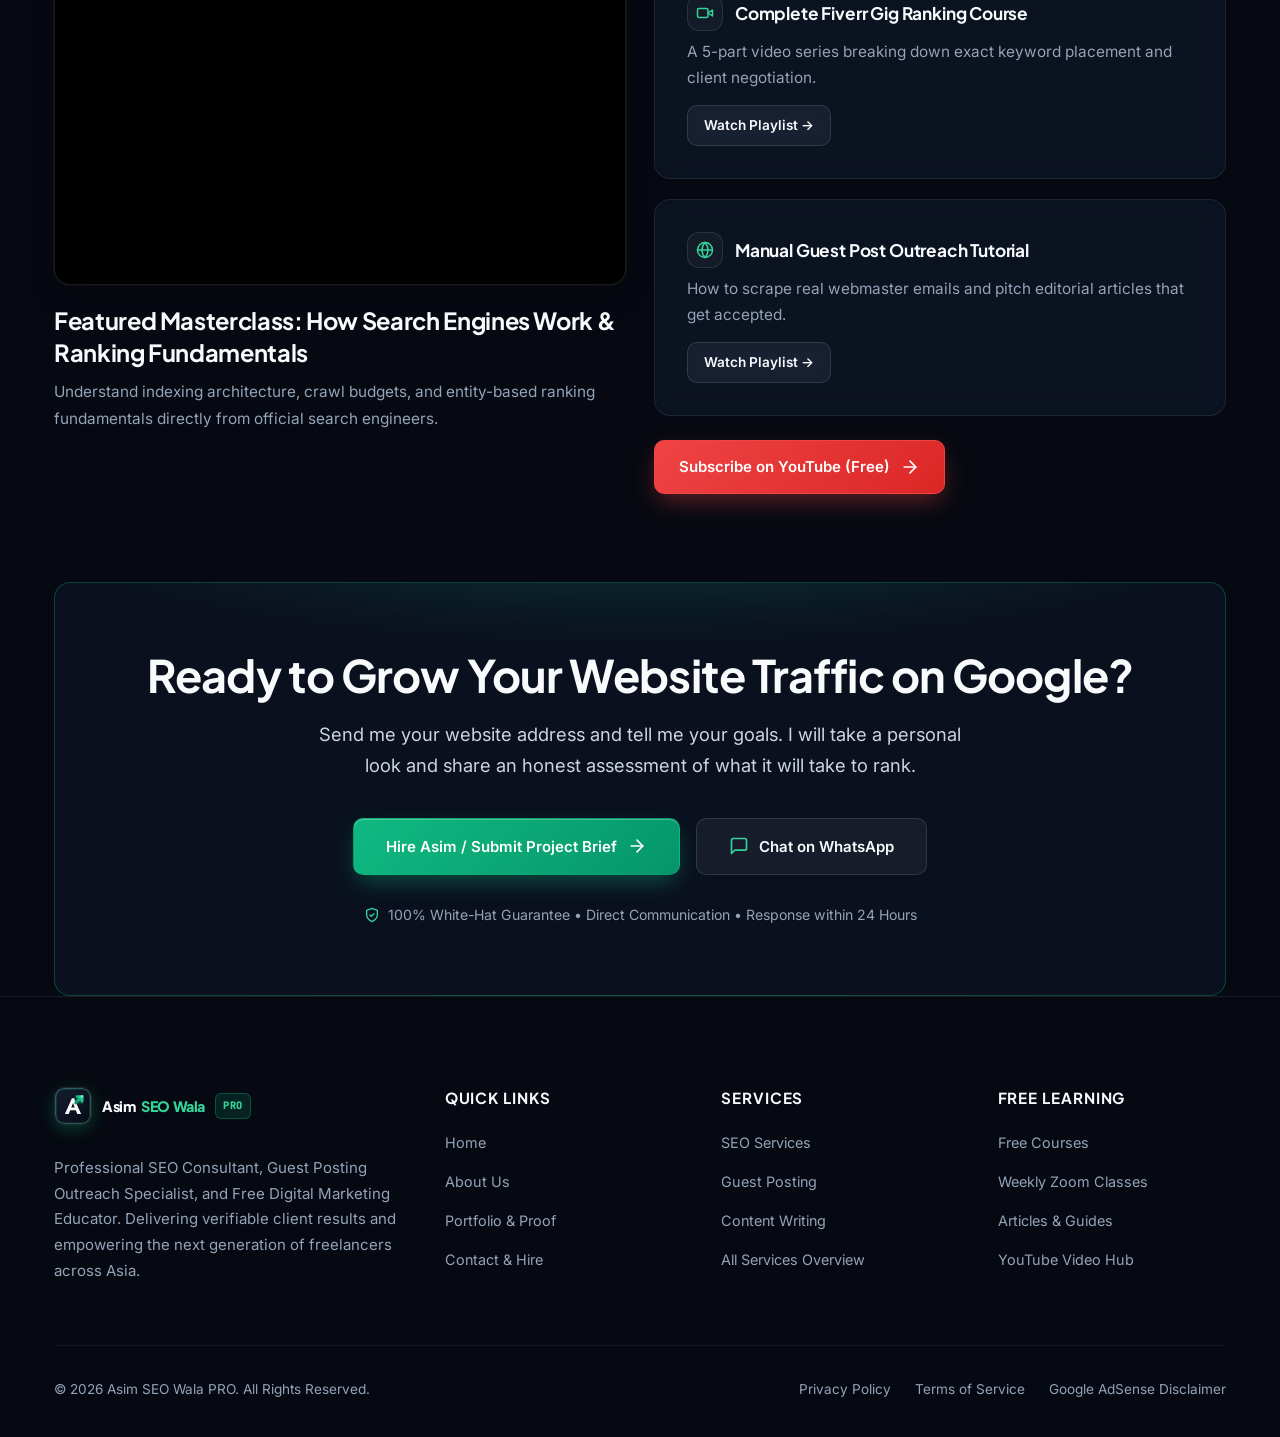
==== commit c6a7dc95: "feat: design and integrate official brand logo mark across header, hero pill, and footer on all 12 p" ====
--- a/index.html
+++ b/index.html
@@ -106,7 +106,10 @@
   <header class="site-header">
     <div class="container nav-container">
       <a href="index.html" class="site-logo">
-        <span class="logo-brand">Asim</span> <span class="logo-tag">SEO Wala</span><span class="logo-badge">PRO</span>
+        <img src="assets/images/logo.svg" alt="Asim SEO Wala Logo" class="site-logo-icon" width="38" height="38">
+        <span class="logo-text-wrap">
+          <span class="logo-brand">Asim</span> <span class="logo-tag">SEO Wala</span><span class="logo-badge">PRO</span>
+        </span>
       </a>
 
       <button class="mobile-toggle" aria-label="Toggle navigation">
@@ -175,6 +178,7 @@
       <div class="container hero-grid">
         <div>
           <div class="status-pill">
+            <img src="assets/images/logo.svg" alt="Asim SEO Wala Icon" style="width: 20px; height: 20px; border-radius: 5px; flex-shrink: 0;" width="20" height="20">
             <span class="pulse-indicator"></span> Available for International Client Campaigns & Mentorship
           </div>
           <h1>
@@ -944,7 +948,10 @@
       <div class="footer-grid">
         <div class="footer-col">
           <a href="index.html" class="site-logo" style="margin-bottom: 16px;">
-            <span class="logo-brand">Asim</span> <span class="logo-tag">SEO Wala</span><span class="logo-badge">PRO</span>
+            <img src="assets/images/logo.svg" alt="Asim SEO Wala Logo" class="site-logo-icon" width="38" height="38">
+            <span class="logo-text-wrap">
+              <span class="logo-brand">Asim</span> <span class="logo-tag">SEO Wala</span><span class="logo-badge">PRO</span>
+            </span>
           </a>
           <p style="font-size: 0.94rem; line-height: 1.7; margin-top: 14px; color: var(--c-slate-400);">
             Professional SEO Consultant, Guest Posting Outreach Specialist, and Free Digital Marketing Educator. Delivering verifiable client results and empowering the next generation of freelancers across Asia.
--- a/assets/css/styles.min.css
+++ b/assets/css/styles.min.css
@@ -1 +1 @@
-@import url('https://fonts.googleapis.com/css2?family=Inter:wght@400;500;600;700&family=JetBrains+Mono:wght@500;600;700;800&family=Plus+Jakarta+Sans:wght@500;600;700;800&display=swap');:root{--c-obsidian-950:#060911;--c-obsidian-900:#0B1120;--c-slate-900:#0f172a;--c-slate-800:#1e293b;--c-slate-700:#334155;--c-slate-600:#475569;--c-slate-400:#94a3b8;--c-slate-300:#cbd5e1;--c-slate-100:#f1f5f9;--c-white:#f8fafc;--c-emerald-500:#10b981;--c-emerald-400:#34d399;--c-emerald-600:#059669;--c-cyan-400:#38bdf8;--c-blue-500:#3b82f6;--c-blue-600:#2563eb;--c-indigo-500:#6366f1;--glass-card-bg:rgba(15,23,42,0.65);--glass-card-hover:rgba(15,23,42,0.85);--glass-card-border:rgba(255,255,255,0.08);--glass-card-border-hover:rgba(16,185,129,0.4);--glass-nav-bg:rgba(6,9,17,0.85);--glass-icon-bg:rgba(255,255,255,0.04);--glass-icon-border:rgba(255,255,255,0.1);--grad-emerald:linear-gradient(135deg,#10b981 0%,#059669 100%);--grad-emerald-text:linear-gradient(135deg,#34d399 0%,#10b981 40%,#38bdf8 100%);--grad-border-top:linear-gradient(90deg,transparent,#10b981 50%,#38bdf8 80%,transparent);--shadow-subtle:0 1px 2px rgba(0,0,0,0.4);--shadow-card:0 10px 30px -10px rgba(0,0,0,0.5),0 0 1px 1px rgba(255,255,255,0.05);--shadow-card-hover:0 25px 50px -12px rgba(0,0,0,0.7),0 0 25px -5px rgba(16,185,129,0.2);--shadow-glow-emerald:0 0 50px -10px rgba(16,185,129,0.35);--shadow-glow-purple:0 0 50px -10px rgba(99,102,241,0.25);--shadow-btn:0 10px 25px -5px rgba(16,185,129,0.4),inset 0 1px 0 rgba(255,255,255,0.25);--radius-xs:6px;--radius-sm:10px;--radius-md:16px;--radius-lg:24px;--radius-full:9999px;--max-w:1220px}*{box-sizing:border-box;margin:0;padding:0}html{scroll-behavior:smooth;background-color:var(--c-obsidian-950)}body{font-family:'Inter',-apple-system,BlinkMacSystemFont,"Segoe UI",Roboto,sans-serif;color:var(--c-slate-400);background-color:var(--c-obsidian-950);line-height:1.7;font-size:16px;-webkit-font-smoothing:antialiased;-moz-osx-font-smoothing:grayscale;overflow-x:hidden}a{color:inherit;text-decoration:none;transition:all 0.25s cubic-bezier(0.16,1,0.3,1)}picture{display:contents}img{max-width:100%;height:auto;display:block}.container{width:100%;max-width:var(--max-w);margin:0 auto;padding:0 24px}.editorial-img-wrap{position:relative;overflow:hidden;border-radius:var(--radius-sm);background:var(--c-obsidian-900)}.editorial-img-wrap::after{content:'';position:absolute;inset:0;pointer-events:none;box-shadow:inset 0 0 40px rgba(6,9,17,0.85);background:linear-gradient(to top,#0B1120 5%,transparent 45%);border-radius:inherit;z-index:2}.editorial-img-wrap img,.hero-portrait-frame img,.bento-card img,.live-studio-frame img,.crop-dell-desk{filter:contrast(1.06) saturate(0.95);transition:transform 0.5s cubic-bezier(0.16,1,0.3,1),filter 0.3s ease;display:block}h1,h2,h3,h4,h5{font-family:'Plus Jakarta Sans',-apple-system,BlinkMacSystemFont,"Segoe UI",Roboto,sans-serif;color:var(--c-white);font-weight:700;line-height:1.22;letter-spacing:-0.02em}h1{font-size:clamp(2.2rem,4vw,3.4rem);letter-spacing:-0.025em;line-height:1.18;margin-bottom:20px}h2{font-size:clamp(1.75rem,3.2vw,2.45rem);letter-spacing:-0.02em;line-height:1.25;margin-bottom:16px}h3{font-size:clamp(1.22rem,2vw,1.48rem);letter-spacing:-0.015em;line-height:1.35;margin-bottom:10px}h4{font-size:1.08rem;letter-spacing:-0.01em;line-height:1.4;margin-bottom:8px}.gradient-title{background:var(--grad-emerald-text);-webkit-background-clip:text;-webkit-text-fill-color:transparent;display:inline}.mono-metric{font-family:'JetBrains Mono',monospace;font-variant-numeric:tabular-nums;letter-spacing:-0.02em}.pill-badge{display:inline-flex;align-items:center;gap:8px;font-size:0.78rem;font-weight:700;text-transform:uppercase;letter-spacing:0.08em;color:var(--c-emerald-400);background:rgba(16,185,129,0.08);border:1px solid rgba(16,185,129,0.25);padding:5px 14px;border-radius:var(--radius-full);margin-bottom:16px}.section-subtext{font-size:1.08rem;color:var(--c-slate-300);max-width:660px;line-height:1.68;margin-bottom:40px}.icon{width:20px;height:20px;stroke-width:2;stroke:currentColor;fill:none;stroke-linecap:round;stroke-linejoin:round;display:inline-block;vertical-align:middle}.icon-box{width:44px;height:44px;display:inline-flex;align-items:center;justify-content:center;background:var(--glass-icon-bg);border:1px solid var(--glass-icon-border);border-radius:12px;color:var(--c-emerald-400);transition:all 0.25s ease;flex-shrink:0}.card:hover .icon-box,.bento-card:hover .icon-box{background:rgba(16,185,129,0.12);border-color:rgba(16,185,129,0.35);color:#ffffff;transform:scale(1.05)}.star-icon{width:16px;height:16px;fill:#f59e0b;stroke:#f59e0b}.site-header{position:sticky;top:0;z-index:1000;background:var(--glass-nav-bg);backdrop-filter:blur(16px);-webkit-backdrop-filter:blur(16px);border-bottom:1px solid rgba(255,255,255,0.08);transition:all 0.3s ease}.nav-container{display:flex;align-items:center;justify-content:space-between;height:76px}.site-logo{display:inline-flex;align-items:center;gap:6px;font-family:'Plus Jakarta Sans',sans-serif;font-size:1.35rem;font-weight:800;letter-spacing:-0.03em;color:var(--c-white)}.logo-brand{color:var(--c-white)}.logo-tag{color:var(--c-emerald-400)}.logo-badge{font-family:'JetBrains Mono',monospace;font-size:0.65rem;font-weight:800;letter-spacing:0.08em;padding:3px 7px;border-radius:var(--radius-xs);background:rgba(16,185,129,0.15);border:1px solid rgba(16,185,129,0.3);color:var(--c-emerald-400);margin-left:4px}.nav-menu{display:flex;align-items:center;gap:24px;list-style:none}.nav-item{position:relative}.nav-link{font-size:0.92rem;font-weight:500;color:var(--c-slate-400);padding:8px 12px;border-radius:var(--radius-xs)}.nav-link:hover,.nav-link.active{color:var(--c-white)}.has-dropdown{position:relative}.dropdown-toggle{background:none;border:none;cursor:pointer;font-family:inherit;font-size:0.95rem;font-weight:500;color:var(--c-slate-300);display:inline-flex;align-items:center;gap:6px;padding:0;transition:color 0.2s ease}.dropdown-toggle:hover,.has-dropdown:hover .dropdown-toggle,.has-dropdown.dropdown-open .dropdown-toggle{color:var(--c-white)}.dropdown-chevron{width:14px;height:14px;stroke-width:2.5;transition:transform 0.25s ease}.has-dropdown.dropdown-open .dropdown-chevron,.has-dropdown:hover .dropdown-chevron{transform:rotate(180deg)}.dropdown-menu{position:absolute;top:calc(100% + 12px);left:0;min-width:245px;background:rgba(11,17,32,0.98);backdrop-filter:blur(20px);-webkit-backdrop-filter:blur(20px);border:1px solid rgba(255,255,255,0.12);border-radius:var(--radius-sm);padding:8px;list-style:none;box-shadow:0 20px 45px -10px rgba(0,0,0,0.85),0 0 20px rgba(16,185,129,0.15);display:none;z-index:1000}.has-dropdown:hover .dropdown-menu,.has-dropdown.dropdown-open .dropdown-menu{display:block !important;animation:dropdown-pop 0.2s cubic-bezier(0.16,1,0.3,1)}@keyframes dropdown-pop{from{opacity:0;transform:translateY(-6px)}to{opacity:1;transform:translateY(0)}}.dropdown-item a{display:flex;align-items:center;justify-content:space-between;padding:10px 14px;font-size:0.9rem;font-weight:500;color:var(--c-slate-300);border-radius:var(--radius-xs);transition:all 0.2s ease}.dropdown-item a:hover{color:var(--c-white);background:rgba(255,255,255,0.08);transform:translateX(3px)}.mobile-toggle{display:none;background:var(--glass-icon-bg);border:1px solid var(--glass-icon-border);color:var(--c-white);padding:8px 12px;border-radius:var(--radius-xs);cursor:pointer}.btn{display:inline-flex;align-items:center;justify-content:center;gap:10px;font-size:0.94rem;font-weight:600;padding:13px 24px;border-radius:var(--radius-sm);cursor:pointer;border:1px solid transparent;transition:all 0.25s cubic-bezier(0.16,1,0.3,1);text-decoration:none;white-space:nowrap}.btn-primary{background:var(--grad-emerald);color:#ffffff !important;box-shadow:var(--shadow-btn)}.btn-primary:hover{transform:translateY(-2px);box-shadow:0 16px 32px -4px rgba(16,185,129,0.5),inset 0 1px 0 rgba(255,255,255,0.35);color:#ffffff !important}.btn-secondary{background:rgba(255,255,255,0.05);border:1px solid rgba(255,255,255,0.12);color:var(--c-white) !important;backdrop-filter:blur(8px)}.btn-secondary:hover{background:rgba(255,255,255,0.1);border-color:rgba(255,255,255,0.25);transform:translateY(-2px);color:#ffffff !important}.btn-outline-green{background:rgba(16,185,129,0.08);border:1px solid rgba(16,185,129,0.3);color:var(--c-emerald-400) !important}.btn-outline-green:hover{background:rgba(16,185,129,0.16);border-color:rgba(16,185,129,0.5);transform:translateY(-2px)}.hero-section{position:relative;padding:90px 0 60px;background-color:var(--c-obsidian-950);background-image:radial-gradient(ellipse 70% 50% at 50% -10%,rgba(16,185,129,0.12) 0%,transparent 70%),radial-gradient(ellipse 60% 40% at 90% 25%,rgba(59,130,246,0.08) 0%,transparent 60%);overflow:hidden}.hero-grid{display:grid;grid-template-columns:1.15fr 0.95fr;gap:48px;align-items:center}.status-pill{display:inline-flex;align-items:center;gap:10px;font-size:0.85rem;font-weight:600;color:var(--c-emerald-400);background:rgba(16,185,129,0.08);border:1px solid rgba(16,185,129,0.25);padding:6px 16px;border-radius:var(--radius-full);margin-bottom:24px}.pulse-indicator{width:8px;height:8px;background-color:var(--c-emerald-500);border-radius:50%;box-shadow:0 0 10px var(--c-emerald-400);animation:pulse-dot 2s infinite ease-in-out}@keyframes pulse-dot{0%,100%{transform:scale(1);opacity:1}50%{transform:scale(1.35);opacity:0.6}}.hero-description{font-size:1.12rem;color:var(--c-slate-300);line-height:1.8;margin-bottom:36px;max-width:620px}.hero-cta-group{display:flex;flex-wrap:wrap;gap:14px;margin-bottom:48px}.hero-proof-strip{display:flex;gap:36px;padding-top:24px;border-top:1px solid rgba(255,255,255,0.08)}.proof-metric{display:flex;flex-direction:column}.proof-metric strong{font-family:'JetBrains Mono',monospace;font-size:1.6rem;font-weight:800;color:var(--c-white);line-height:1.2}.proof-metric span{font-size:0.82rem;color:var(--c-slate-400);font-weight:500}.hero-stage-container{position:relative;width:100%;max-width:520px;min-height:480px;margin-left:auto;display:flex;justify-content:flex-end}.hero-ambient-glow{position:absolute;top:10%;right:10%;width:320px;height:320px;background:radial-gradient(circle,rgba(16,185,129,0.22) 0%,rgba(59,130,246,0.12) 40%,transparent 70%);filter:blur(40px);pointer-events:none;z-index:1}.hero-portrait-frame{position:relative;width:100%;max-width:340px;aspect-ratio:4 / 5;border-radius:20px;overflow:hidden;border:1px solid rgba(255,255,255,0.12);background:rgba(15,23,42,0.7);box-shadow:0 25px 60px -15px rgba(0,0,0,0.9),var(--shadow-glow-emerald);z-index:2;margin-left:auto}.hero-portrait-frame::after{content:'';position:absolute;inset:0;pointer-events:none;box-shadow:inset 0 0 40px rgba(6,9,17,0.85);background:linear-gradient(to top,#0B1120 5%,transparent 45%);border-radius:inherit;z-index:3}.hero-portrait-img{width:100%;height:100%;object-fit:cover;object-position:top center;filter:contrast(1.06) saturate(0.95);display:block}.hero-portrait-badge{position:absolute;top:16px;right:16px;display:inline-flex;align-items:center;gap:8px;font-size:0.8rem;font-weight:600;color:var(--c-white);background:rgba(6,9,17,0.88);backdrop-filter:blur(12px);-webkit-backdrop-filter:blur(12px);border:1px solid rgba(16,185,129,0.35);padding:6px 14px;border-radius:var(--radius-full);box-shadow:0 10px 25px -5px rgba(0,0,0,0.6);z-index:4}.seo-console-overlap-card{position:absolute;bottom:-20px;left:-30px;width:340px;background:rgba(15,23,42,0.92);backdrop-filter:blur(20px);-webkit-backdrop-filter:blur(20px);border:1px solid rgba(255,255,255,0.12);border-radius:16px;padding:20px 22px;box-shadow:0 25px 50px -10px rgba(0,0,0,0.85),0 0 30px -5px rgba(16,185,129,0.25);z-index:10}.console-header{display:flex;align-items:center;justify-content:space-between;margin-bottom:14px;padding-bottom:12px;border-bottom:1px solid rgba(255,255,255,0.08)}.console-header-brand{display:flex;align-items:center;gap:8px;font-size:0.85rem;font-weight:700;color:var(--c-white)}.console-header-badge{font-family:'JetBrains Mono',monospace;font-size:0.72rem;font-weight:700;color:var(--c-emerald-400);background:rgba(16,185,129,0.12);border:1px solid rgba(16,185,129,0.25);padding:3px 8px;border-radius:var(--radius-xs)}.console-metrics-row{display:grid;grid-template-columns:1fr 1fr;gap:14px;margin-bottom:16px}.console-stat-box{background:rgba(255,255,255,0.03);border:1px solid rgba(255,255,255,0.06);border-radius:var(--radius-xs);padding:10px 14px}.stat-label{font-size:0.75rem;color:var(--c-slate-400);text-transform:uppercase;letter-spacing:0.06em;margin-bottom:2px}.stat-val{font-family:'JetBrains Mono',monospace;font-size:1.35rem;font-weight:800;color:var(--c-white);line-height:1.2}.stat-growth{font-family:'JetBrains Mono',monospace;font-size:0.75rem;font-weight:700;color:var(--c-emerald-400);margin-top:2px}.console-spline-box{width:100%;height:80px;margin-bottom:12px;position:relative}.spline-svg{width:100%;height:100%;overflow:visible}.console-verified-footer{display:flex;align-items:center;justify-content:space-between;font-size:0.78rem;color:var(--c-slate-400);padding-top:10px;border-top:1px solid rgba(255,255,255,0.06)}.logo-ticker-section{padding:28px 0;background:var(--c-obsidian-900);border-top:1px solid rgba(255,255,255,0.06);border-bottom:1px solid rgba(255,255,255,0.06);overflow:hidden;position:relative}.ticker-fade-mask{width:100%;overflow:hidden;mask-image:linear-gradient(to right,transparent,black 15%,black 85%,transparent);-webkit-mask-image:linear-gradient(to right,transparent,black 15%,black 85%,transparent)}.ticker-track{display:flex;width:max-content;animation:marquee-scroll 28s linear infinite}.ticker-content{display:flex;align-items:center;gap:36px;padding-right:36px}.ticker-item{display:inline-flex;align-items:center;gap:10px;font-family:'Plus Jakarta Sans',sans-serif;font-size:0.95rem;font-weight:700;letter-spacing:-0.01em;color:var(--c-slate-400);white-space:nowrap;transition:color 0.25s ease}.ticker-item:hover{color:var(--c-white)}.ticker-dot{width:4px;height:4px;background:var(--c-emerald-500);border-radius:50%;opacity:0.6}@keyframes marquee-scroll{0%{transform:translateX(0)}100%{transform:translateX(-50%)}}section{padding:88px 0;position:relative}.bg-alt{background-color:var(--c-obsidian-900);background-image:radial-gradient(ellipse 70% 50% at 20% 50%,rgba(16,185,129,0.06) 0%,transparent 60%)}.bg-academy-glow{background-color:var(--c-obsidian-950);background-image:radial-gradient(ellipse 70% 50% at 50% 30%,rgba(99,102,241,0.12) 0%,rgba(139,92,246,0.05) 50%,transparent 80%),radial-gradient(ellipse 50% 40% at 80% 60%,rgba(59,130,246,0.08) 0%,transparent 60%)}.card{position:relative;background:var(--glass-card-bg);backdrop-filter:blur(12px);-webkit-backdrop-filter:blur(12px);border:1px solid var(--glass-card-border);border-radius:var(--radius-md);padding:32px;transition:all 0.3s cubic-bezier(0.16,1,0.3,1);overflow:hidden}.card:hover{border-color:var(--glass-card-border-hover);transform:translateY(-4px);box-shadow:var(--shadow-card-hover)}.card-title{color:var(--c-white);font-size:1.3rem;margin-bottom:12px}.card-text{color:var(--c-slate-400);font-size:0.96rem;line-height:1.7}.grid-2{display:grid;grid-template-columns:repeat(2,1fr);gap:28px}.grid-3{display:grid;grid-template-columns:repeat(3,1fr);gap:28px}.grid-4{display:grid;grid-template-columns:repeat(4,1fr);gap:24px}.bento-grid{display:grid;grid-template-columns:repeat(12,1fr);gap:24px}.bento-card{position:relative;background:var(--glass-card-bg);backdrop-filter:blur(14px);-webkit-backdrop-filter:blur(14px);border:1px solid var(--glass-card-border);border-radius:var(--radius-md);padding:32px;transition:all 0.3s cubic-bezier(0.16,1,0.3,1);overflow:hidden;display:flex;flex-direction:column}.bento-card:hover{border-color:var(--glass-card-border-hover);transform:translateY(-4px);box-shadow:var(--shadow-card-hover)}.bento-span-7{grid-column:span 7}.bento-span-5{grid-column:span 5}.bento-span-4{grid-column:span 4}.bento-split-card{padding:0 !important;display:grid !important;grid-template-columns:1fr 1fr;align-items:stretch}.bento-split-left{padding:32px;display:flex;flex-direction:column}.bento-split-right{position:relative;height:100%;min-height:320px}.crop-china-expo-vertical{width:100%;height:100%;min-height:320px;object-fit:cover;object-position:center 15%;display:block}.bento-img-badge-overlay{position:absolute;bottom:16px;left:16px;right:16px;z-index:3}.bento-img-badge-overlay span{font-size:0.78rem;font-weight:700;color:var(--c-white);background:rgba(6,9,17,0.88);backdrop-filter:blur(8px);border:1px solid rgba(16,185,129,0.35);padding:5px 12px;border-radius:var(--radius-full);display:inline-block}.crop-pakistan-desk-top{width:100%;height:220px;object-fit:cover;object-position:center 18%;display:block}.crop-outdoor-vest-top{width:100%;height:220px;object-fit:cover;object-position:center 12%;display:block}.service-card-premium{position:relative;background:var(--glass-card-bg);backdrop-filter:blur(12px);-webkit-backdrop-filter:blur(12px);border:1px solid var(--glass-card-border);border-radius:var(--radius-md);padding:36px 32px;transition:all 0.3s cubic-bezier(0.16,1,0.3,1);overflow:hidden;display:flex;flex-direction:column}.service-card-premium::before{content:'';position:absolute;top:0;left:0;right:0;height:2px;background:var(--grad-border-top);opacity:0.8;transition:opacity 0.3s ease}.service-card-premium:hover{border-color:var(--glass-card-border-hover);transform:translateY(-5px);box-shadow:var(--shadow-card-hover)}.service-card-premium:hover::before{opacity:1;height:3px}.deliverable-tags{display:flex;flex-wrap:wrap;gap:8px;margin:20px 0 24px}.deliverable-tag{font-family:'JetBrains Mono',monospace;font-size:0.74rem;font-weight:600;color:var(--c-slate-300);background:rgba(255,255,255,0.04);border:1px solid rgba(255,255,255,0.09);padding:4px 10px;border-radius:var(--radius-xs)}.card-action{margin-top:auto;padding-top:16px}.case-card{position:relative;background:var(--glass-card-bg);backdrop-filter:blur(12px);-webkit-backdrop-filter:blur(12px);border:1px solid var(--glass-card-border);border-radius:var(--radius-md);padding:32px;transition:all 0.3s ease;display:flex;flex-direction:column}.case-card:hover{border-color:var(--glass-card-border-hover);transform:translateY(-4px);box-shadow:var(--shadow-card-hover)}.case-metric{font-family:'JetBrains Mono',monospace;font-size:2.2rem;font-weight:800;background:var(--grad-emerald-text);-webkit-background-clip:text;-webkit-text-fill-color:transparent;line-height:1.1;margin-bottom:8px}.sparkline-box{width:100%;height:48px;margin:14px 0 16px}.sparkline-svg{width:100%;height:100%;overflow:visible}.case-tag{display:inline-block;font-family:'JetBrains Mono',monospace;font-size:0.76rem;font-weight:700;text-transform:uppercase;color:var(--c-emerald-400);margin-bottom:8px}.zoom-cta-card{display:grid;grid-template-columns:1.05fr 0.95fr;gap:40px;background:rgba(11,17,32,0.9);border:1px solid rgba(99,102,241,0.25);border-radius:var(--radius-lg);padding:44px;box-shadow:var(--shadow-glow-purple),var(--shadow-card);align-items:center}.live-studio-frame{position:relative;border-radius:var(--radius-sm);overflow:hidden;border:1px solid rgba(255,255,255,0.12);box-shadow:0 20px 40px -10px rgba(0,0,0,0.7);background:var(--c-obsidian-900)}.live-studio-frame::after{content:'';position:absolute;inset:0;pointer-events:none;background:linear-gradient(to right,#0B1120 0%,transparent 35%),linear-gradient(to top,#0B1120 5%,transparent 40%),linear-gradient(to bottom,rgba(6,9,17,0.4) 0%,transparent 30%);box-shadow:inset 0 0 35px rgba(6,9,17,0.9);border-radius:inherit;z-index:2}.crop-live-studio{width:100%;height:260px;object-fit:cover;object-position:70% 25%;display:block}.live-studio-badge{position:absolute;top:14px;left:14px;display:inline-flex;align-items:center;gap:8px;font-size:0.8rem;font-weight:700;color:#ffffff;background:rgba(6,9,17,0.88);backdrop-filter:blur(10px);-webkit-backdrop-filter:blur(10px);border:1px solid rgba(239,68,68,0.4);padding:6px 14px;border-radius:var(--radius-full);z-index:4}.pulse-red{width:8px;height:8px;background-color:#ef4444;border-radius:50%;box-shadow:0 0 10px #ef4444;animation:pulse-dot 1.5s infinite ease-in-out}.zoom-meta-tags{display:flex;flex-wrap:wrap;gap:10px;margin:20px 0 28px}.zoom-meta-tag{display:inline-flex;align-items:center;gap:6px;font-size:0.82rem;color:var(--c-slate-300);background:rgba(255,255,255,0.05);border:1px solid rgba(255,255,255,0.08);padding:6px 14px;border-radius:var(--radius-full)}.crop-dell-desk{width:100%;height:380px;object-fit:cover;object-position:top left;border-radius:var(--radius-md);border:1px solid rgba(255,255,255,0.1)}.form-group{margin-bottom:20px}.form-label{display:block;font-size:0.86rem;font-weight:600;color:var(--c-slate-300);margin-bottom:8px}.form-control{width:100%;background:rgba(255,255,255,0.04);border:1px solid rgba(255,255,255,0.12);border-radius:var(--radius-sm);padding:13px 16px;color:var(--c-white);font-size:0.95rem;font-family:inherit;transition:all 0.25s ease}.form-control:focus{outline:none;border-color:var(--c-emerald-500);background:rgba(255,255,255,0.07);box-shadow:0 0 0 3px rgba(16,185,129,0.2)}textarea.form-control{min-height:120px;resize:vertical}.toc-box{background:var(--glass-card-bg);backdrop-filter:blur(12px);-webkit-backdrop-filter:blur(12px);border:1px solid var(--glass-card-border);border-radius:var(--radius-md);padding:24px;margin-bottom:36px}.toc-title{font-size:1.1rem;color:var(--c-white);margin-bottom:14px;display:flex;align-items:center;gap:8px}.toc-list{list-style:none}.toc-list li{margin-bottom:10px}.toc-list a{color:var(--c-slate-400);font-size:0.92rem;display:inline-flex;align-items:center;gap:8px}.toc-list a:hover{color:var(--c-emerald-400);transform:translateX(4px)}.adsense-slot{background:rgba(255,255,255,0.02);border:1px dashed rgba(255,255,255,0.1);border-radius:var(--radius-sm);padding:20px;text-align:center;color:var(--c-slate-500);font-size:0.82rem;margin:32px 0}.site-footer{background:var(--c-obsidian-950);border-top:1px solid rgba(255,255,255,0.08);padding:90px 0 36px}.footer-grid{display:grid;grid-template-columns:1.5fr 1fr 1fr 1fr;gap:48px;margin-bottom:60px}.footer-col h4{font-size:0.95rem;text-transform:uppercase;letter-spacing:0.06em;color:var(--c-white);margin-bottom:20px}.footer-col ul{list-style:none}.footer-col li{margin-bottom:12px}.footer-col a{font-size:0.9rem;color:var(--c-slate-400)}.footer-col a:hover{color:var(--c-emerald-400)}.footer-bottom{display:flex;align-items:center;justify-content:space-between;padding-top:32px;border-top:1px solid rgba(255,255,255,0.06);font-size:0.85rem;color:var(--c-slate-500)}@media (max-width:1024px){.hero-grid{grid-template-columns:1fr;gap:48px}.hero-stage-container{max-width:380px;margin:0 auto;justify-content:center;min-height:auto}.seo-console-overlap-card{position:relative;bottom:0;left:0;width:100%;max-width:380px;margin:-24px auto 0}.grid-4{grid-template-columns:repeat(2,1fr)}.grid-3{grid-template-columns:repeat(2,1fr)}.bento-span-7,.bento-span-5,.bento-span-4{grid-column:span 12}.bento-split-card{grid-template-columns:1fr !important}.bento-split-right,.crop-china-expo-vertical{min-height:280px;height:280px}.zoom-cta-card{grid-template-columns:1fr}.footer-grid{grid-template-columns:repeat(2,1fr)}}@media (max-width:768px){section{padding:68px 0}.mobile-toggle{display:block}.nav-menu{position:fixed !important;top:76px !important;left:0 !important;width:100vw !important;height:calc(100vh - 76px) !important;min-height:calc(100vh - 76px) !important;background:#060911 !important;background-color:#060911 !important;backdrop-filter:none !important;-webkit-backdrop-filter:none !important;border-bottom:2px solid rgba(16,185,129,0.4) !important;box-shadow:0 30px 60px rgba(0,0,0,0.98) !important;flex-direction:column !important;padding:20px 18px 60px !important;gap:12px !important;display:none;overflow-y:auto !important;-webkit-overflow-scrolling:touch !important;z-index:99999 !important}.nav-menu.open{display:flex;animation:menu-slide-down 0.25s cubic-bezier(0.16,1,0.3,1)}@keyframes menu-slide-down{from{opacity:0;transform:translateY(-8px)}to{opacity:1;transform:translateY(0)}}.nav-menu .nav-item{width:100%}.nav-menu .nav-link:not(.dropdown-toggle){display:flex;align-items:center;justify-content:space-between;width:100%;font-size:1.05rem;font-weight:600;color:var(--c-slate-200);padding:12px 16px;background:rgba(255,255,255,0.03);border:1px solid rgba(255,255,255,0.06);border-radius:10px;transition:all 0.2s ease}.nav-menu .nav-link:hover,.nav-menu .nav-link.active{color:#FAFAFA;background:rgba(16,185,129,0.12);border-color:rgba(16,185,129,0.35)}.dropdown-toggle{width:100%;display:flex;align-items:center;justify-content:space-between;font-size:1.05rem;font-weight:600;color:var(--c-slate-200);padding:12px 16px;background:rgba(255,255,255,0.03);border:1px solid rgba(255,255,255,0.06);border-radius:10px;cursor:pointer;transition:all 0.2s ease}.has-dropdown.dropdown-open .dropdown-toggle{color:#FAFAFA;background:rgba(16,185,129,0.12);border-color:rgba(16,185,129,0.35)}.dropdown-menu{position:static;display:none !important;background:rgba(11,17,32,0.98);border:1px solid rgba(16,185,129,0.25);border-radius:10px;margin-top:8px;padding:8px;box-shadow:0 10px 25px rgba(0,0,0,0.5);width:100%}.has-dropdown.dropdown-open .dropdown-menu{display:block !important;animation:dropdown-pop 0.2s ease}.dropdown-item a{padding:10px 14px;font-size:0.94rem;color:var(--c-slate-300)}.nav-menu .nav-item .btn-primary{width:100%;margin-top:8px;padding:14px;font-size:1.02rem;font-weight:700;justify-content:center;box-shadow:0 8px 24px rgba(16,185,129,0.25)}.grid-2,.grid-3,.grid-4{grid-template-columns:1fr}.bento-grid{grid-template-columns:1fr;gap:20px}.bento-span-7,.bento-span-5,.bento-span-4{grid-column:span 1}.bento-split-card{grid-template-columns:1fr !important}.bento-split-left{padding:24px 20px}.bento-split-right,.crop-china-expo-vertical{min-height:240px;height:240px}.crop-pakistan-desk-top,.crop-outdoor-vest-top{height:200px}.hero-stage-container{max-width:320px;width:100%;margin:0 auto}.hero-portrait-frame{max-width:280px;margin:0 auto}.seo-console-overlap-card{width:100%;max-width:320px;padding:16px 18px;margin-top:-20px;border-radius:14px}.console-metrics-row{grid-template-columns:1fr;gap:8px}.console-stat-box{padding:8px 12px}.hero-proof-strip{display:grid;grid-template-columns:repeat(3,1fr);gap:16px}.zoom-cta-card{padding:32px 22px;gap:28px}.live-studio-frame{margin-top:18px}.crop-live-studio{height:210px}.footer-grid{grid-template-columns:1fr}.footer-bottom{flex-direction:column;gap:16px;text-align:center}}@media (max-width:480px){.container{padding:0 18px}h1{font-size:clamp(1.85rem,7.5vw,2.25rem);line-height:1.22}h2{font-size:clamp(1.5rem,5.5vw,1.85rem)}.hero-description{font-size:1rem;line-height:1.7;margin-bottom:28px}.hero-cta-group{flex-direction:column;width:100%}.hero-cta-group .btn{width:100%}.hero-proof-strip{grid-template-columns:1fr;gap:12px}.proof-metric strong{font-size:1.35rem}.card{padding:24px 18px}.service-card-premium{padding:26px 18px}.case-card{padding:26px 18px}}.toast-container{position:fixed;top:24px;right:24px;z-index:99999;display:flex;flex-direction:column;gap:12px;pointer-events:none;max-width:440px;width:calc(100% - 48px)}.toast-card{pointer-events:auto;display:flex;align-items:flex-start;gap:14px;background:rgba(11,17,32,0.96);border:1px solid rgba(16,185,129,0.4);box-shadow:0 20px 40px rgba(0,0,0,0.6),0 0 24px rgba(16,185,129,0.15);border-radius:12px;padding:16px 18px;backdrop-filter:blur(16px);-webkit-backdrop-filter:blur(16px);transform:translateY(-20px);opacity:0;transition:all 0.3s cubic-bezier(0.16,1,0.3,1)}.toast-card.show{transform:translateY(0);opacity:1}.toast-icon{width:24px;height:24px;flex-shrink:0;color:#10B981;margin-top:2px}.toast-content{flex:1}.toast-title{font-family:var(--font-heading);font-size:0.95rem;font-weight:700;color:#FAFAFA;margin-bottom:4px}.toast-desc{font-size:0.85rem;color:#94A3B8;line-height:1.5}.toast-close{background:none;border:none;color:#64748B;cursor:pointer;padding:4px;display:flex;align-items:center;justify-content:center;border-radius:6px;transition:color 0.2s ease}.toast-close:hover{color:#FAFAFA}+@import url('https://fonts.googleapis.com/css2?family=Inter:wght@400;500;600;700&family=JetBrains+Mono:wght@500;600;700;800&family=Plus+Jakarta+Sans:wght@500;600;700;800&display=swap');:root{--c-obsidian-950:#060911;--c-obsidian-900:#0B1120;--c-slate-900:#0f172a;--c-slate-800:#1e293b;--c-slate-700:#334155;--c-slate-600:#475569;--c-slate-400:#94a3b8;--c-slate-300:#cbd5e1;--c-slate-100:#f1f5f9;--c-white:#f8fafc;--c-emerald-500:#10b981;--c-emerald-400:#34d399;--c-emerald-600:#059669;--c-cyan-400:#38bdf8;--c-blue-500:#3b82f6;--c-blue-600:#2563eb;--c-indigo-500:#6366f1;--glass-card-bg:rgba(15,23,42,0.65);--glass-card-hover:rgba(15,23,42,0.85);--glass-card-border:rgba(255,255,255,0.08);--glass-card-border-hover:rgba(16,185,129,0.4);--glass-nav-bg:rgba(6,9,17,0.85);--glass-icon-bg:rgba(255,255,255,0.04);--glass-icon-border:rgba(255,255,255,0.1);--grad-emerald:linear-gradient(135deg,#10b981 0%,#059669 100%);--grad-emerald-text:linear-gradient(135deg,#34d399 0%,#10b981 40%,#38bdf8 100%);--grad-border-top:linear-gradient(90deg,transparent,#10b981 50%,#38bdf8 80%,transparent);--shadow-subtle:0 1px 2px rgba(0,0,0,0.4);--shadow-card:0 10px 30px -10px rgba(0,0,0,0.5),0 0 1px 1px rgba(255,255,255,0.05);--shadow-card-hover:0 25px 50px -12px rgba(0,0,0,0.7),0 0 25px -5px rgba(16,185,129,0.2);--shadow-glow-emerald:0 0 50px -10px rgba(16,185,129,0.35);--shadow-glow-purple:0 0 50px -10px rgba(99,102,241,0.25);--shadow-btn:0 10px 25px -5px rgba(16,185,129,0.4),inset 0 1px 0 rgba(255,255,255,0.25);--radius-xs:6px;--radius-sm:10px;--radius-md:16px;--radius-lg:24px;--radius-full:9999px;--max-w:1220px}*{box-sizing:border-box;margin:0;padding:0}html{scroll-behavior:smooth;background-color:var(--c-obsidian-950)}body{font-family:'Inter',-apple-system,BlinkMacSystemFont,"Segoe UI",Roboto,sans-serif;color:var(--c-slate-400);background-color:var(--c-obsidian-950);line-height:1.7;font-size:16px;-webkit-font-smoothing:antialiased;-moz-osx-font-smoothing:grayscale;overflow-x:hidden}a{color:inherit;text-decoration:none;transition:all 0.25s cubic-bezier(0.16,1,0.3,1)}picture{display:contents}img{max-width:100%;height:auto;display:block}.container{width:100%;max-width:var(--max-w);margin:0 auto;padding:0 24px}.editorial-img-wrap{position:relative;overflow:hidden;border-radius:var(--radius-sm);background:var(--c-obsidian-900)}.editorial-img-wrap::after{content:'';position:absolute;inset:0;pointer-events:none;box-shadow:inset 0 0 40px rgba(6,9,17,0.85);background:linear-gradient(to top,#0B1120 5%,transparent 45%);border-radius:inherit;z-index:2}.editorial-img-wrap img,.hero-portrait-frame img,.bento-card img,.live-studio-frame img,.crop-dell-desk{filter:contrast(1.06) saturate(0.95);transition:transform 0.5s cubic-bezier(0.16,1,0.3,1),filter 0.3s ease;display:block}h1,h2,h3,h4,h5{font-family:'Plus Jakarta Sans',-apple-system,BlinkMacSystemFont,"Segoe UI",Roboto,sans-serif;color:var(--c-white);font-weight:700;line-height:1.22;letter-spacing:-0.02em}h1{font-size:clamp(2.2rem,4vw,3.4rem);letter-spacing:-0.025em;line-height:1.18;margin-bottom:20px}h2{font-size:clamp(1.75rem,3.2vw,2.45rem);letter-spacing:-0.02em;line-height:1.25;margin-bottom:16px}h3{font-size:clamp(1.22rem,2vw,1.48rem);letter-spacing:-0.015em;line-height:1.35;margin-bottom:10px}h4{font-size:1.08rem;letter-spacing:-0.01em;line-height:1.4;margin-bottom:8px}.gradient-title{background:var(--grad-emerald-text);-webkit-background-clip:text;-webkit-text-fill-color:transparent;display:inline}.mono-metric{font-family:'JetBrains Mono',monospace;font-variant-numeric:tabular-nums;letter-spacing:-0.02em}.pill-badge{display:inline-flex;align-items:center;gap:8px;font-size:0.78rem;font-weight:700;text-transform:uppercase;letter-spacing:0.08em;color:var(--c-emerald-400);background:rgba(16,185,129,0.08);border:1px solid rgba(16,185,129,0.25);padding:5px 14px;border-radius:var(--radius-full);margin-bottom:16px}.section-subtext{font-size:1.08rem;color:var(--c-slate-300);max-width:660px;line-height:1.68;margin-bottom:40px}.icon{width:20px;height:20px;stroke-width:2;stroke:currentColor;fill:none;stroke-linecap:round;stroke-linejoin:round;display:inline-block;vertical-align:middle}.icon-box{width:44px;height:44px;display:inline-flex;align-items:center;justify-content:center;background:var(--glass-icon-bg);border:1px solid var(--glass-icon-border);border-radius:12px;color:var(--c-emerald-400);transition:all 0.25s ease;flex-shrink:0}.card:hover .icon-box,.bento-card:hover .icon-box{background:rgba(16,185,129,0.12);border-color:rgba(16,185,129,0.35);color:#ffffff;transform:scale(1.05)}.star-icon{width:16px;height:16px;fill:#f59e0b;stroke:#f59e0b}.site-header{position:sticky;top:0;z-index:1000;background:var(--glass-nav-bg);backdrop-filter:blur(16px);-webkit-backdrop-filter:blur(16px);border-bottom:1px solid rgba(255,255,255,0.08);transition:all 0.3s ease}.nav-container{display:flex;align-items:center;justify-content:space-between;height:76px}.site-logo{display:inline-flex;align-items:center;gap:10px;font-family:'Plus Jakarta Sans',sans-serif;font-size:1.32rem;font-weight:800;letter-spacing:-0.03em;color:var(--c-white);transition:transform 0.2s cubic-bezier(0.16,1,0.3,1)}.site-logo:hover{transform:translateY(-1px)}.site-logo-icon{width:38px;height:38px;border-radius:10px;flex-shrink:0;display:block;box-shadow:0 4px 18px -2px rgba(16,185,129,0.35);border:1px solid rgba(255,255,255,0.12);transition:all 0.3s cubic-bezier(0.16,1,0.3,1)}.site-logo:hover .site-logo-icon{box-shadow:0 6px 24px rgba(16,185,129,0.55);border-color:rgba(16,185,129,0.5);transform:scale(1.05)}.logo-text-wrap{display:inline-flex;align-items:center;gap:6px}.logo-brand{color:var(--c-white)}.logo-tag{color:var(--c-emerald-400)}.logo-badge{font-family:'JetBrains Mono',monospace;font-size:0.65rem;font-weight:800;letter-spacing:0.08em;padding:3px 7px;border-radius:var(--radius-xs);background:rgba(16,185,129,0.15);border:1px solid rgba(16,185,129,0.3);color:var(--c-emerald-400);margin-left:4px}.nav-menu{display:flex;align-items:center;gap:24px;list-style:none}.nav-item{position:relative}.nav-link{font-size:0.92rem;font-weight:500;color:var(--c-slate-400);padding:8px 12px;border-radius:var(--radius-xs)}.nav-link:hover,.nav-link.active{color:var(--c-white)}.has-dropdown{position:relative}.dropdown-toggle{background:none;border:none;cursor:pointer;font-family:inherit;font-size:0.95rem;font-weight:500;color:var(--c-slate-300);display:inline-flex;align-items:center;gap:6px;padding:0;transition:color 0.2s ease}.dropdown-toggle:hover,.has-dropdown:hover .dropdown-toggle,.has-dropdown.dropdown-open .dropdown-toggle{color:var(--c-white)}.dropdown-chevron{width:14px;height:14px;stroke-width:2.5;transition:transform 0.25s ease}.has-dropdown.dropdown-open .dropdown-chevron,.has-dropdown:hover .dropdown-chevron{transform:rotate(180deg)}.dropdown-menu{position:absolute;top:calc(100% + 12px);left:0;min-width:245px;background:rgba(11,17,32,0.98);backdrop-filter:blur(20px);-webkit-backdrop-filter:blur(20px);border:1px solid rgba(255,255,255,0.12);border-radius:var(--radius-sm);padding:8px;list-style:none;box-shadow:0 20px 45px -10px rgba(0,0,0,0.85),0 0 20px rgba(16,185,129,0.15);display:none;z-index:1000}.has-dropdown:hover .dropdown-menu,.has-dropdown.dropdown-open .dropdown-menu{display:block !important;animation:dropdown-pop 0.2s cubic-bezier(0.16,1,0.3,1)}@keyframes dropdown-pop{from{opacity:0;transform:translateY(-6px)}to{opacity:1;transform:translateY(0)}}.dropdown-item a{display:flex;align-items:center;justify-content:space-between;padding:10px 14px;font-size:0.9rem;font-weight:500;color:var(--c-slate-300);border-radius:var(--radius-xs);transition:all 0.2s ease}.dropdown-item a:hover{color:var(--c-white);background:rgba(255,255,255,0.08);transform:translateX(3px)}.mobile-toggle{display:none;background:var(--glass-icon-bg);border:1px solid var(--glass-icon-border);color:var(--c-white);padding:8px 12px;border-radius:var(--radius-xs);cursor:pointer}.btn{display:inline-flex;align-items:center;justify-content:center;gap:10px;font-size:0.94rem;font-weight:600;padding:13px 24px;border-radius:var(--radius-sm);cursor:pointer;border:1px solid transparent;transition:all 0.25s cubic-bezier(0.16,1,0.3,1);text-decoration:none;white-space:nowrap}.btn-primary{background:var(--grad-emerald);color:#ffffff !important;box-shadow:var(--shadow-btn)}.btn-primary:hover{transform:translateY(-2px);box-shadow:0 16px 32px -4px rgba(16,185,129,0.5),inset 0 1px 0 rgba(255,255,255,0.35);color:#ffffff !important}.btn-secondary{background:rgba(255,255,255,0.05);border:1px solid rgba(255,255,255,0.12);color:var(--c-white) !important;backdrop-filter:blur(8px)}.btn-secondary:hover{background:rgba(255,255,255,0.1);border-color:rgba(255,255,255,0.25);transform:translateY(-2px);color:#ffffff !important}.btn-outline-green{background:rgba(16,185,129,0.08);border:1px solid rgba(16,185,129,0.3);color:var(--c-emerald-400) !important}.btn-outline-green:hover{background:rgba(16,185,129,0.16);border-color:rgba(16,185,129,0.5);transform:translateY(-2px)}.hero-section{position:relative;padding:90px 0 60px;background-color:var(--c-obsidian-950);background-image:radial-gradient(ellipse 70% 50% at 50% -10%,rgba(16,185,129,0.12) 0%,transparent 70%),radial-gradient(ellipse 60% 40% at 90% 25%,rgba(59,130,246,0.08) 0%,transparent 60%);overflow:hidden}.hero-grid{display:grid;grid-template-columns:1.15fr 0.95fr;gap:48px;align-items:center}.status-pill{display:inline-flex;align-items:center;gap:10px;font-size:0.85rem;font-weight:600;color:var(--c-emerald-400);background:rgba(16,185,129,0.08);border:1px solid rgba(16,185,129,0.25);padding:6px 16px;border-radius:var(--radius-full);margin-bottom:24px}.pulse-indicator{width:8px;height:8px;background-color:var(--c-emerald-500);border-radius:50%;box-shadow:0 0 10px var(--c-emerald-400);animation:pulse-dot 2s infinite ease-in-out}@keyframes pulse-dot{0%,100%{transform:scale(1);opacity:1}50%{transform:scale(1.35);opacity:0.6}}.hero-description{font-size:1.12rem;color:var(--c-slate-300);line-height:1.8;margin-bottom:36px;max-width:620px}.hero-cta-group{display:flex;flex-wrap:wrap;gap:14px;margin-bottom:48px}.hero-proof-strip{display:flex;gap:36px;padding-top:24px;border-top:1px solid rgba(255,255,255,0.08)}.proof-metric{display:flex;flex-direction:column}.proof-metric strong{font-family:'JetBrains Mono',monospace;font-size:1.6rem;font-weight:800;color:var(--c-white);line-height:1.2}.proof-metric span{font-size:0.82rem;color:var(--c-slate-400);font-weight:500}.hero-stage-container{position:relative;width:100%;max-width:520px;min-height:480px;margin-left:auto;display:flex;justify-content:flex-end}.hero-ambient-glow{position:absolute;top:10%;right:10%;width:320px;height:320px;background:radial-gradient(circle,rgba(16,185,129,0.22) 0%,rgba(59,130,246,0.12) 40%,transparent 70%);filter:blur(40px);pointer-events:none;z-index:1}.hero-portrait-frame{position:relative;width:100%;max-width:340px;aspect-ratio:4 / 5;border-radius:20px;overflow:hidden;border:1px solid rgba(255,255,255,0.12);background:rgba(15,23,42,0.7);box-shadow:0 25px 60px -15px rgba(0,0,0,0.9),var(--shadow-glow-emerald);z-index:2;margin-left:auto}.hero-portrait-frame::after{content:'';position:absolute;inset:0;pointer-events:none;box-shadow:inset 0 0 40px rgba(6,9,17,0.85);background:linear-gradient(to top,#0B1120 5%,transparent 45%);border-radius:inherit;z-index:3}.hero-portrait-img{width:100%;height:100%;object-fit:cover;object-position:top center;filter:contrast(1.06) saturate(0.95);display:block}.hero-portrait-badge{position:absolute;top:16px;right:16px;display:inline-flex;align-items:center;gap:8px;font-size:0.8rem;font-weight:600;color:var(--c-white);background:rgba(6,9,17,0.88);backdrop-filter:blur(12px);-webkit-backdrop-filter:blur(12px);border:1px solid rgba(16,185,129,0.35);padding:6px 14px;border-radius:var(--radius-full);box-shadow:0 10px 25px -5px rgba(0,0,0,0.6);z-index:4}.seo-console-overlap-card{position:absolute;bottom:-20px;left:-30px;width:340px;background:rgba(15,23,42,0.92);backdrop-filter:blur(20px);-webkit-backdrop-filter:blur(20px);border:1px solid rgba(255,255,255,0.12);border-radius:16px;padding:20px 22px;box-shadow:0 25px 50px -10px rgba(0,0,0,0.85),0 0 30px -5px rgba(16,185,129,0.25);z-index:10}.console-header{display:flex;align-items:center;justify-content:space-between;margin-bottom:14px;padding-bottom:12px;border-bottom:1px solid rgba(255,255,255,0.08)}.console-header-brand{display:flex;align-items:center;gap:8px;font-size:0.85rem;font-weight:700;color:var(--c-white)}.console-header-badge{font-family:'JetBrains Mono',monospace;font-size:0.72rem;font-weight:700;color:var(--c-emerald-400);background:rgba(16,185,129,0.12);border:1px solid rgba(16,185,129,0.25);padding:3px 8px;border-radius:var(--radius-xs)}.console-metrics-row{display:grid;grid-template-columns:1fr 1fr;gap:14px;margin-bottom:16px}.console-stat-box{background:rgba(255,255,255,0.03);border:1px solid rgba(255,255,255,0.06);border-radius:var(--radius-xs);padding:10px 14px}.stat-label{font-size:0.75rem;color:var(--c-slate-400);text-transform:uppercase;letter-spacing:0.06em;margin-bottom:2px}.stat-val{font-family:'JetBrains Mono',monospace;font-size:1.35rem;font-weight:800;color:var(--c-white);line-height:1.2}.stat-growth{font-family:'JetBrains Mono',monospace;font-size:0.75rem;font-weight:700;color:var(--c-emerald-400);margin-top:2px}.console-spline-box{width:100%;height:80px;margin-bottom:12px;position:relative}.spline-svg{width:100%;height:100%;overflow:visible}.console-verified-footer{display:flex;align-items:center;justify-content:space-between;font-size:0.78rem;color:var(--c-slate-400);padding-top:10px;border-top:1px solid rgba(255,255,255,0.06)}.logo-ticker-section{padding:28px 0;background:var(--c-obsidian-900);border-top:1px solid rgba(255,255,255,0.06);border-bottom:1px solid rgba(255,255,255,0.06);overflow:hidden;position:relative}.ticker-fade-mask{width:100%;overflow:hidden;mask-image:linear-gradient(to right,transparent,black 15%,black 85%,transparent);-webkit-mask-image:linear-gradient(to right,transparent,black 15%,black 85%,transparent)}.ticker-track{display:flex;width:max-content;animation:marquee-scroll 28s linear infinite}.ticker-content{display:flex;align-items:center;gap:36px;padding-right:36px}.ticker-item{display:inline-flex;align-items:center;gap:10px;font-family:'Plus Jakarta Sans',sans-serif;font-size:0.95rem;font-weight:700;letter-spacing:-0.01em;color:var(--c-slate-400);white-space:nowrap;transition:color 0.25s ease}.ticker-item:hover{color:var(--c-white)}.ticker-dot{width:4px;height:4px;background:var(--c-emerald-500);border-radius:50%;opacity:0.6}@keyframes marquee-scroll{0%{transform:translateX(0)}100%{transform:translateX(-50%)}}section{padding:88px 0;position:relative}.bg-alt{background-color:var(--c-obsidian-900);background-image:radial-gradient(ellipse 70% 50% at 20% 50%,rgba(16,185,129,0.06) 0%,transparent 60%)}.bg-academy-glow{background-color:var(--c-obsidian-950);background-image:radial-gradient(ellipse 70% 50% at 50% 30%,rgba(99,102,241,0.12) 0%,rgba(139,92,246,0.05) 50%,transparent 80%),radial-gradient(ellipse 50% 40% at 80% 60%,rgba(59,130,246,0.08) 0%,transparent 60%)}.card{position:relative;background:var(--glass-card-bg);backdrop-filter:blur(12px);-webkit-backdrop-filter:blur(12px);border:1px solid var(--glass-card-border);border-radius:var(--radius-md);padding:32px;transition:all 0.3s cubic-bezier(0.16,1,0.3,1);overflow:hidden}.card:hover{border-color:var(--glass-card-border-hover);transform:translateY(-4px);box-shadow:var(--shadow-card-hover)}.card-title{color:var(--c-white);font-size:1.3rem;margin-bottom:12px}.card-text{color:var(--c-slate-400);font-size:0.96rem;line-height:1.7}.grid-2{display:grid;grid-template-columns:repeat(2,1fr);gap:28px}.grid-3{display:grid;grid-template-columns:repeat(3,1fr);gap:28px}.grid-4{display:grid;grid-template-columns:repeat(4,1fr);gap:24px}.bento-grid{display:grid;grid-template-columns:repeat(12,1fr);gap:24px}.bento-card{position:relative;background:var(--glass-card-bg);backdrop-filter:blur(14px);-webkit-backdrop-filter:blur(14px);border:1px solid var(--glass-card-border);border-radius:var(--radius-md);padding:32px;transition:all 0.3s cubic-bezier(0.16,1,0.3,1);overflow:hidden;display:flex;flex-direction:column}.bento-card:hover{border-color:var(--glass-card-border-hover);transform:translateY(-4px);box-shadow:var(--shadow-card-hover)}.bento-span-7{grid-column:span 7}.bento-span-5{grid-column:span 5}.bento-span-4{grid-column:span 4}.bento-split-card{padding:0 !important;display:grid !important;grid-template-columns:1fr 1fr;align-items:stretch}.bento-split-left{padding:32px;display:flex;flex-direction:column}.bento-split-right{position:relative;height:100%;min-height:320px}.crop-china-expo-vertical{width:100%;height:100%;min-height:320px;object-fit:cover;object-position:center 15%;display:block}.bento-img-badge-overlay{position:absolute;bottom:16px;left:16px;right:16px;z-index:3}.bento-img-badge-overlay span{font-size:0.78rem;font-weight:700;color:var(--c-white);background:rgba(6,9,17,0.88);backdrop-filter:blur(8px);border:1px solid rgba(16,185,129,0.35);padding:5px 12px;border-radius:var(--radius-full);display:inline-block}.crop-pakistan-desk-top{width:100%;height:220px;object-fit:cover;object-position:center 18%;display:block}.crop-outdoor-vest-top{width:100%;height:220px;object-fit:cover;object-position:center 12%;display:block}.service-card-premium{position:relative;background:var(--glass-card-bg);backdrop-filter:blur(12px);-webkit-backdrop-filter:blur(12px);border:1px solid var(--glass-card-border);border-radius:var(--radius-md);padding:36px 32px;transition:all 0.3s cubic-bezier(0.16,1,0.3,1);overflow:hidden;display:flex;flex-direction:column}.service-card-premium::before{content:'';position:absolute;top:0;left:0;right:0;height:2px;background:var(--grad-border-top);opacity:0.8;transition:opacity 0.3s ease}.service-card-premium:hover{border-color:var(--glass-card-border-hover);transform:translateY(-5px);box-shadow:var(--shadow-card-hover)}.service-card-premium:hover::before{opacity:1;height:3px}.deliverable-tags{display:flex;flex-wrap:wrap;gap:8px;margin:20px 0 24px}.deliverable-tag{font-family:'JetBrains Mono',monospace;font-size:0.74rem;font-weight:600;color:var(--c-slate-300);background:rgba(255,255,255,0.04);border:1px solid rgba(255,255,255,0.09);padding:4px 10px;border-radius:var(--radius-xs)}.card-action{margin-top:auto;padding-top:16px}.case-card{position:relative;background:var(--glass-card-bg);backdrop-filter:blur(12px);-webkit-backdrop-filter:blur(12px);border:1px solid var(--glass-card-border);border-radius:var(--radius-md);padding:32px;transition:all 0.3s ease;display:flex;flex-direction:column}.case-card:hover{border-color:var(--glass-card-border-hover);transform:translateY(-4px);box-shadow:var(--shadow-card-hover)}.case-metric{font-family:'JetBrains Mono',monospace;font-size:2.2rem;font-weight:800;background:var(--grad-emerald-text);-webkit-background-clip:text;-webkit-text-fill-color:transparent;line-height:1.1;margin-bottom:8px}.sparkline-box{width:100%;height:48px;margin:14px 0 16px}.sparkline-svg{width:100%;height:100%;overflow:visible}.case-tag{display:inline-block;font-family:'JetBrains Mono',monospace;font-size:0.76rem;font-weight:700;text-transform:uppercase;color:var(--c-emerald-400);margin-bottom:8px}.zoom-cta-card{display:grid;grid-template-columns:1.05fr 0.95fr;gap:40px;background:rgba(11,17,32,0.9);border:1px solid rgba(99,102,241,0.25);border-radius:var(--radius-lg);padding:44px;box-shadow:var(--shadow-glow-purple),var(--shadow-card);align-items:center}.live-studio-frame{position:relative;border-radius:var(--radius-sm);overflow:hidden;border:1px solid rgba(255,255,255,0.12);box-shadow:0 20px 40px -10px rgba(0,0,0,0.7);background:var(--c-obsidian-900)}.live-studio-frame::after{content:'';position:absolute;inset:0;pointer-events:none;background:linear-gradient(to right,#0B1120 0%,transparent 35%),linear-gradient(to top,#0B1120 5%,transparent 40%),linear-gradient(to bottom,rgba(6,9,17,0.4) 0%,transparent 30%);box-shadow:inset 0 0 35px rgba(6,9,17,0.9);border-radius:inherit;z-index:2}.crop-live-studio{width:100%;height:260px;object-fit:cover;object-position:70% 25%;display:block}.live-studio-badge{position:absolute;top:14px;left:14px;display:inline-flex;align-items:center;gap:8px;font-size:0.8rem;font-weight:700;color:#ffffff;background:rgba(6,9,17,0.88);backdrop-filter:blur(10px);-webkit-backdrop-filter:blur(10px);border:1px solid rgba(239,68,68,0.4);padding:6px 14px;border-radius:var(--radius-full);z-index:4}.pulse-red{width:8px;height:8px;background-color:#ef4444;border-radius:50%;box-shadow:0 0 10px #ef4444;animation:pulse-dot 1.5s infinite ease-in-out}.zoom-meta-tags{display:flex;flex-wrap:wrap;gap:10px;margin:20px 0 28px}.zoom-meta-tag{display:inline-flex;align-items:center;gap:6px;font-size:0.82rem;color:var(--c-slate-300);background:rgba(255,255,255,0.05);border:1px solid rgba(255,255,255,0.08);padding:6px 14px;border-radius:var(--radius-full)}.crop-dell-desk{width:100%;height:380px;object-fit:cover;object-position:top left;border-radius:var(--radius-md);border:1px solid rgba(255,255,255,0.1)}.form-group{margin-bottom:20px}.form-label{display:block;font-size:0.86rem;font-weight:600;color:var(--c-slate-300);margin-bottom:8px}.form-control{width:100%;background:rgba(255,255,255,0.04);border:1px solid rgba(255,255,255,0.12);border-radius:var(--radius-sm);padding:13px 16px;color:var(--c-white);font-size:0.95rem;font-family:inherit;transition:all 0.25s ease}.form-control:focus{outline:none;border-color:var(--c-emerald-500);background:rgba(255,255,255,0.07);box-shadow:0 0 0 3px rgba(16,185,129,0.2)}textarea.form-control{min-height:120px;resize:vertical}.toc-box{background:var(--glass-card-bg);backdrop-filter:blur(12px);-webkit-backdrop-filter:blur(12px);border:1px solid var(--glass-card-border);border-radius:var(--radius-md);padding:24px;margin-bottom:36px}.toc-title{font-size:1.1rem;color:var(--c-white);margin-bottom:14px;display:flex;align-items:center;gap:8px}.toc-list{list-style:none}.toc-list li{margin-bottom:10px}.toc-list a{color:var(--c-slate-400);font-size:0.92rem;display:inline-flex;align-items:center;gap:8px}.toc-list a:hover{color:var(--c-emerald-400);transform:translateX(4px)}.adsense-slot{background:rgba(255,255,255,0.02);border:1px dashed rgba(255,255,255,0.1);border-radius:var(--radius-sm);padding:20px;text-align:center;color:var(--c-slate-500);font-size:0.82rem;margin:32px 0}.site-footer{background:var(--c-obsidian-950);border-top:1px solid rgba(255,255,255,0.08);padding:90px 0 36px}.footer-grid{display:grid;grid-template-columns:1.5fr 1fr 1fr 1fr;gap:48px;margin-bottom:60px}.footer-col h4{font-size:0.95rem;text-transform:uppercase;letter-spacing:0.06em;color:var(--c-white);margin-bottom:20px}.footer-col ul{list-style:none}.footer-col li{margin-bottom:12px}.footer-col a{font-size:0.9rem;color:var(--c-slate-400)}.footer-col a:hover{color:var(--c-emerald-400)}.footer-bottom{display:flex;align-items:center;justify-content:space-between;padding-top:32px;border-top:1px solid rgba(255,255,255,0.06);font-size:0.85rem;color:var(--c-slate-500)}@media (max-width:1024px){.hero-grid{grid-template-columns:1fr;gap:48px}.hero-stage-container{max-width:380px;margin:0 auto;justify-content:center;min-height:auto}.seo-console-overlap-card{position:relative;bottom:0;left:0;width:100%;max-width:380px;margin:-24px auto 0}.grid-4{grid-template-columns:repeat(2,1fr)}.grid-3{grid-template-columns:repeat(2,1fr)}.bento-span-7,.bento-span-5,.bento-span-4{grid-column:span 12}.bento-split-card{grid-template-columns:1fr !important}.bento-split-right,.crop-china-expo-vertical{min-height:280px;height:280px}.zoom-cta-card{grid-template-columns:1fr}.footer-grid{grid-template-columns:repeat(2,1fr)}}@media (max-width:768px){section{padding:68px 0}.mobile-toggle{display:block}.nav-menu{position:fixed !important;top:76px !important;left:0 !important;width:100vw !important;height:calc(100vh - 76px) !important;min-height:calc(100vh - 76px) !important;background:#060911 !important;background-color:#060911 !important;backdrop-filter:none !important;-webkit-backdrop-filter:none !important;border-bottom:2px solid rgba(16,185,129,0.4) !important;box-shadow:0 30px 60px rgba(0,0,0,0.98) !important;flex-direction:column !important;padding:20px 18px 60px !important;gap:12px !important;display:none;overflow-y:auto !important;-webkit-overflow-scrolling:touch !important;z-index:99999 !important}.nav-menu.open{display:flex;animation:menu-slide-down 0.25s cubic-bezier(0.16,1,0.3,1)}@keyframes menu-slide-down{from{opacity:0;transform:translateY(-8px)}to{opacity:1;transform:translateY(0)}}.nav-menu .nav-item{width:100%}.nav-menu .nav-link:not(.dropdown-toggle){display:flex;align-items:center;justify-content:space-between;width:100%;font-size:1.05rem;font-weight:600;color:var(--c-slate-200);padding:12px 16px;background:rgba(255,255,255,0.03);border:1px solid rgba(255,255,255,0.06);border-radius:10px;transition:all 0.2s ease}.nav-menu .nav-link:hover,.nav-menu .nav-link.active{color:#FAFAFA;background:rgba(16,185,129,0.12);border-color:rgba(16,185,129,0.35)}.dropdown-toggle{width:100%;display:flex;align-items:center;justify-content:space-between;font-size:1.05rem;font-weight:600;color:var(--c-slate-200);padding:12px 16px;background:rgba(255,255,255,0.03);border:1px solid rgba(255,255,255,0.06);border-radius:10px;cursor:pointer;transition:all 0.2s ease}.has-dropdown.dropdown-open .dropdown-toggle{color:#FAFAFA;background:rgba(16,185,129,0.12);border-color:rgba(16,185,129,0.35)}.dropdown-menu{position:static;display:none !important;background:rgba(11,17,32,0.98);border:1px solid rgba(16,185,129,0.25);border-radius:10px;margin-top:8px;padding:8px;box-shadow:0 10px 25px rgba(0,0,0,0.5);width:100%}.has-dropdown.dropdown-open .dropdown-menu{display:block !important;animation:dropdown-pop 0.2s ease}.dropdown-item a{padding:10px 14px;font-size:0.94rem;color:var(--c-slate-300)}.nav-menu .nav-item .btn-primary{width:100%;margin-top:8px;padding:14px;font-size:1.02rem;font-weight:700;justify-content:center;box-shadow:0 8px 24px rgba(16,185,129,0.25)}.grid-2,.grid-3,.grid-4{grid-template-columns:1fr}.bento-grid{grid-template-columns:1fr;gap:20px}.bento-span-7,.bento-span-5,.bento-span-4{grid-column:span 1}.bento-split-card{grid-template-columns:1fr !important}.bento-split-left{padding:24px 20px}.bento-split-right,.crop-china-expo-vertical{min-height:240px;height:240px}.crop-pakistan-desk-top,.crop-outdoor-vest-top{height:200px}.hero-stage-container{max-width:320px;width:100%;margin:0 auto}.hero-portrait-frame{max-width:280px;margin:0 auto}.seo-console-overlap-card{width:100%;max-width:320px;padding:16px 18px;margin-top:-20px;border-radius:14px}.console-metrics-row{grid-template-columns:1fr;gap:8px}.console-stat-box{padding:8px 12px}.hero-proof-strip{display:grid;grid-template-columns:repeat(3,1fr);gap:16px}.zoom-cta-card{padding:32px 22px;gap:28px}.live-studio-frame{margin-top:18px}.crop-live-studio{height:210px}.footer-grid{grid-template-columns:1fr}.footer-bottom{flex-direction:column;gap:16px;text-align:center}}@media (max-width:480px){.site-logo{font-size:1.15rem;gap:8px}.site-logo-icon{width:32px;height:32px;border-radius:8px}.container{padding:0 18px}h1{font-size:clamp(1.85rem,7.5vw,2.25rem);line-height:1.22}h2{font-size:clamp(1.5rem,5.5vw,1.85rem)}.hero-description{font-size:1rem;line-height:1.7;margin-bottom:28px}.hero-cta-group{flex-direction:column;width:100%}.hero-cta-group .btn{width:100%}.hero-proof-strip{grid-template-columns:1fr;gap:12px}.proof-metric strong{font-size:1.35rem}.card{padding:24px 18px}.service-card-premium{padding:26px 18px}.case-card{padding:26px 18px}}.toast-container{position:fixed;top:24px;right:24px;z-index:99999;display:flex;flex-direction:column;gap:12px;pointer-events:none;max-width:440px;width:calc(100% - 48px)}.toast-card{pointer-events:auto;display:flex;align-items:flex-start;gap:14px;background:rgba(11,17,32,0.96);border:1px solid rgba(16,185,129,0.4);box-shadow:0 20px 40px rgba(0,0,0,0.6),0 0 24px rgba(16,185,129,0.15);border-radius:12px;padding:16px 18px;backdrop-filter:blur(16px);-webkit-backdrop-filter:blur(16px);transform:translateY(-20px);opacity:0;transition:all 0.3s cubic-bezier(0.16,1,0.3,1)}.toast-card.show{transform:translateY(0);opacity:1}.toast-icon{width:24px;height:24px;flex-shrink:0;color:#10B981;margin-top:2px}.toast-content{flex:1}.toast-title{font-family:var(--font-heading);font-size:0.95rem;font-weight:700;color:#FAFAFA;margin-bottom:4px}.toast-desc{font-size:0.85rem;color:#94A3B8;line-height:1.5}.toast-close{background:none;border:none;color:#64748B;cursor:pointer;padding:4px;display:flex;align-items:center;justify-content:center;border-radius:6px;transition:color 0.2s ease}.toast-close:hover{color:#FAFAFA}
